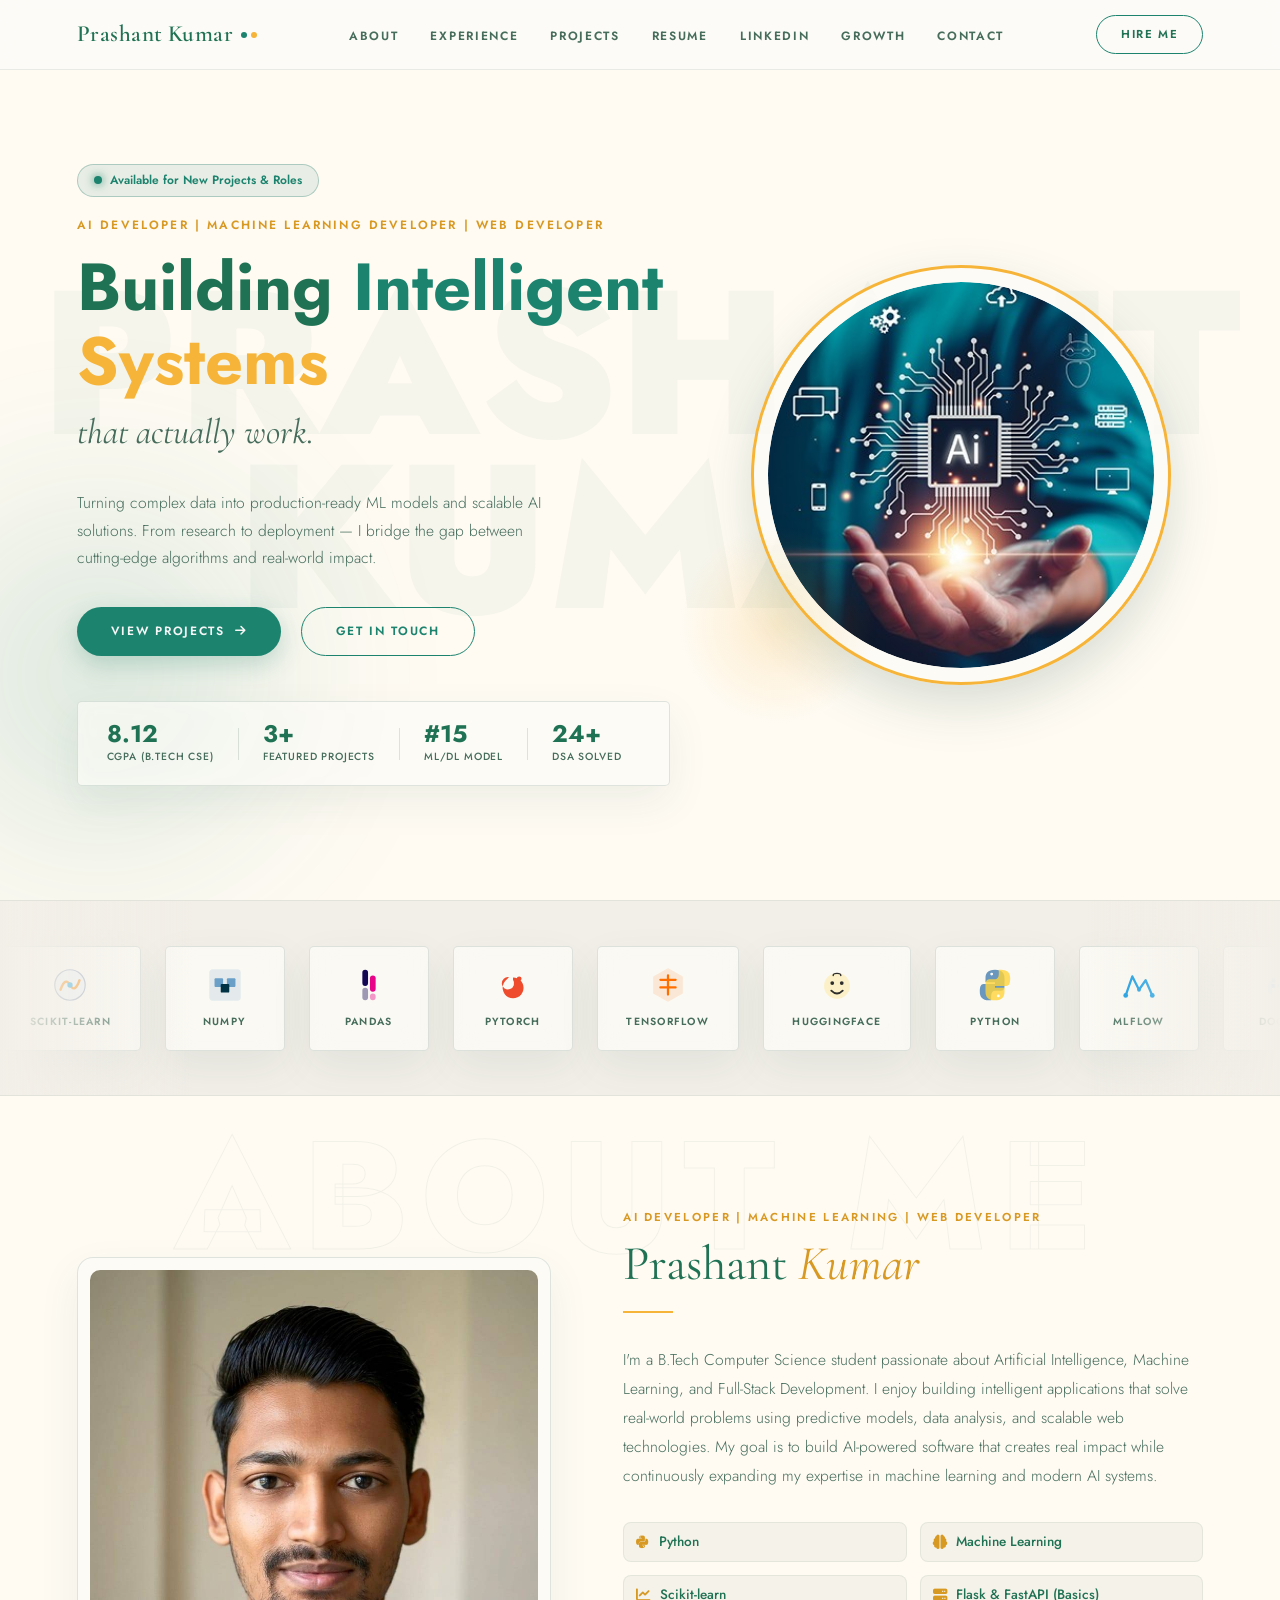
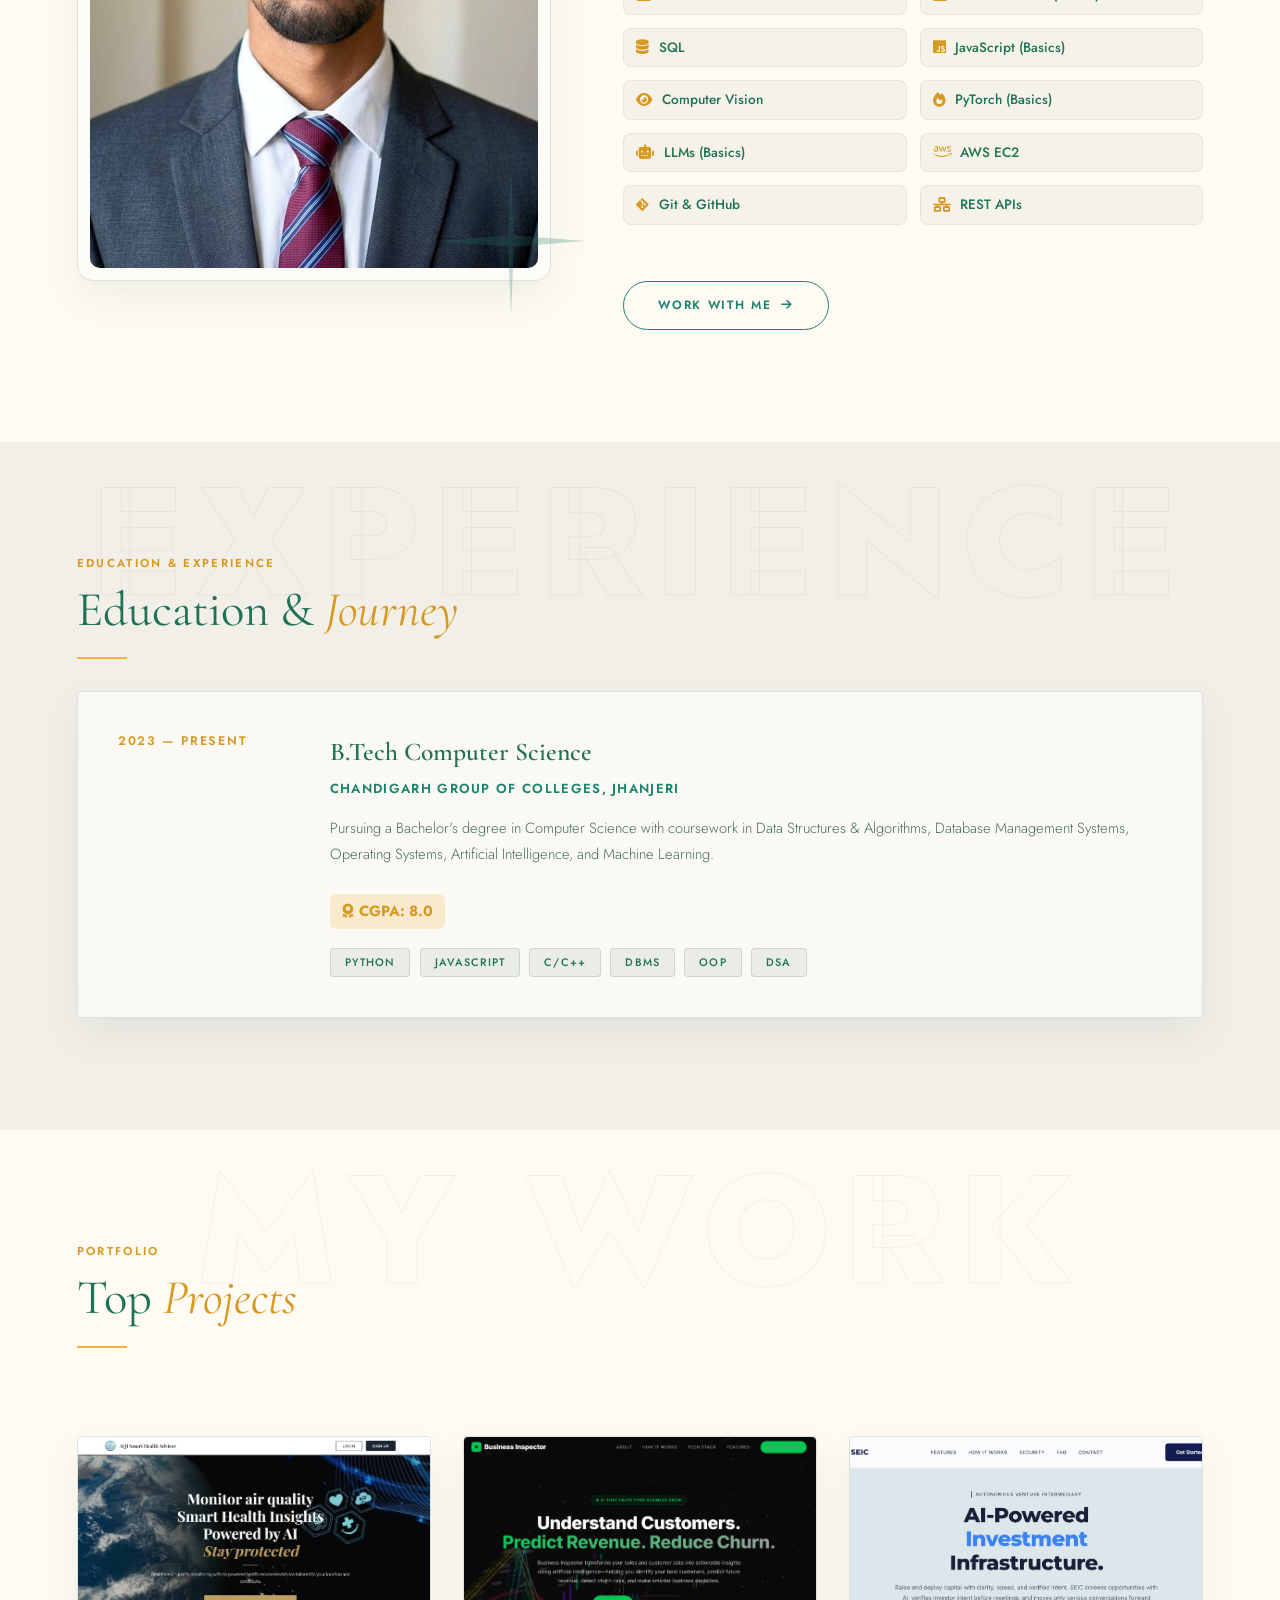
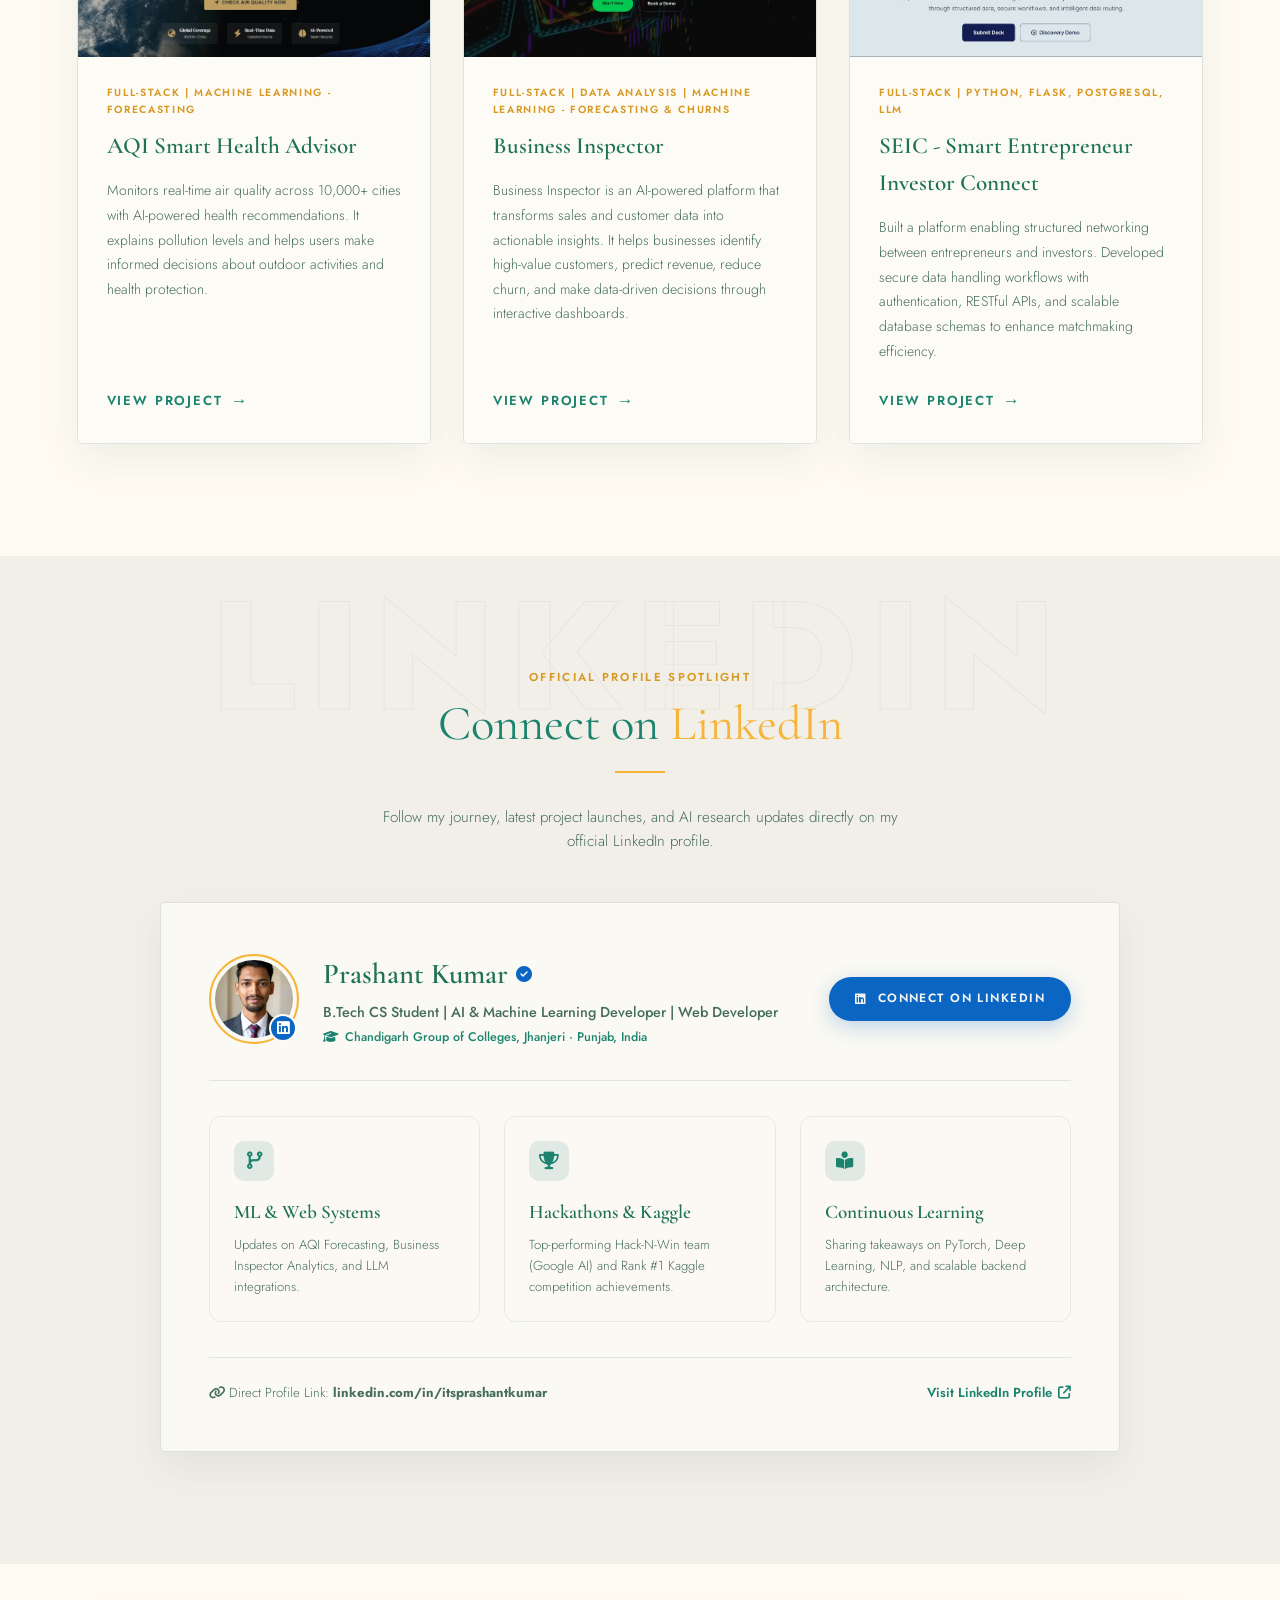
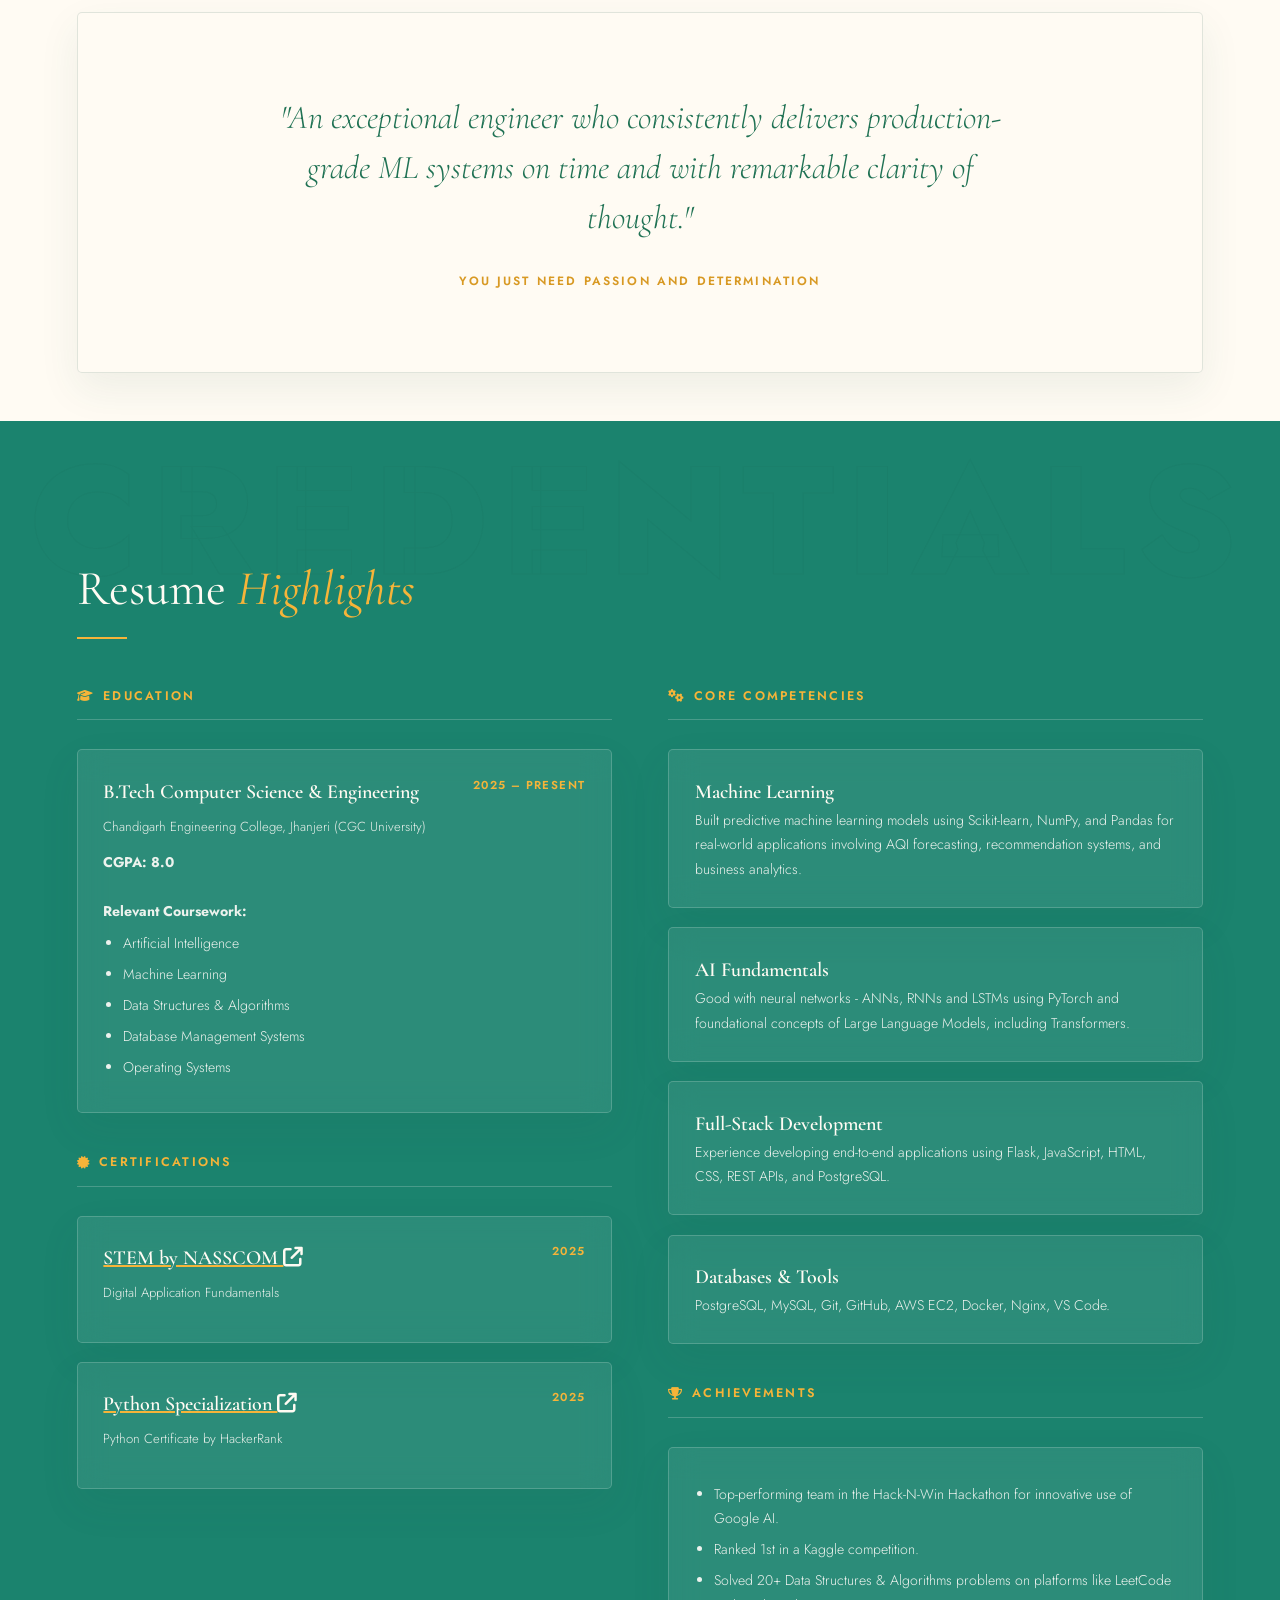
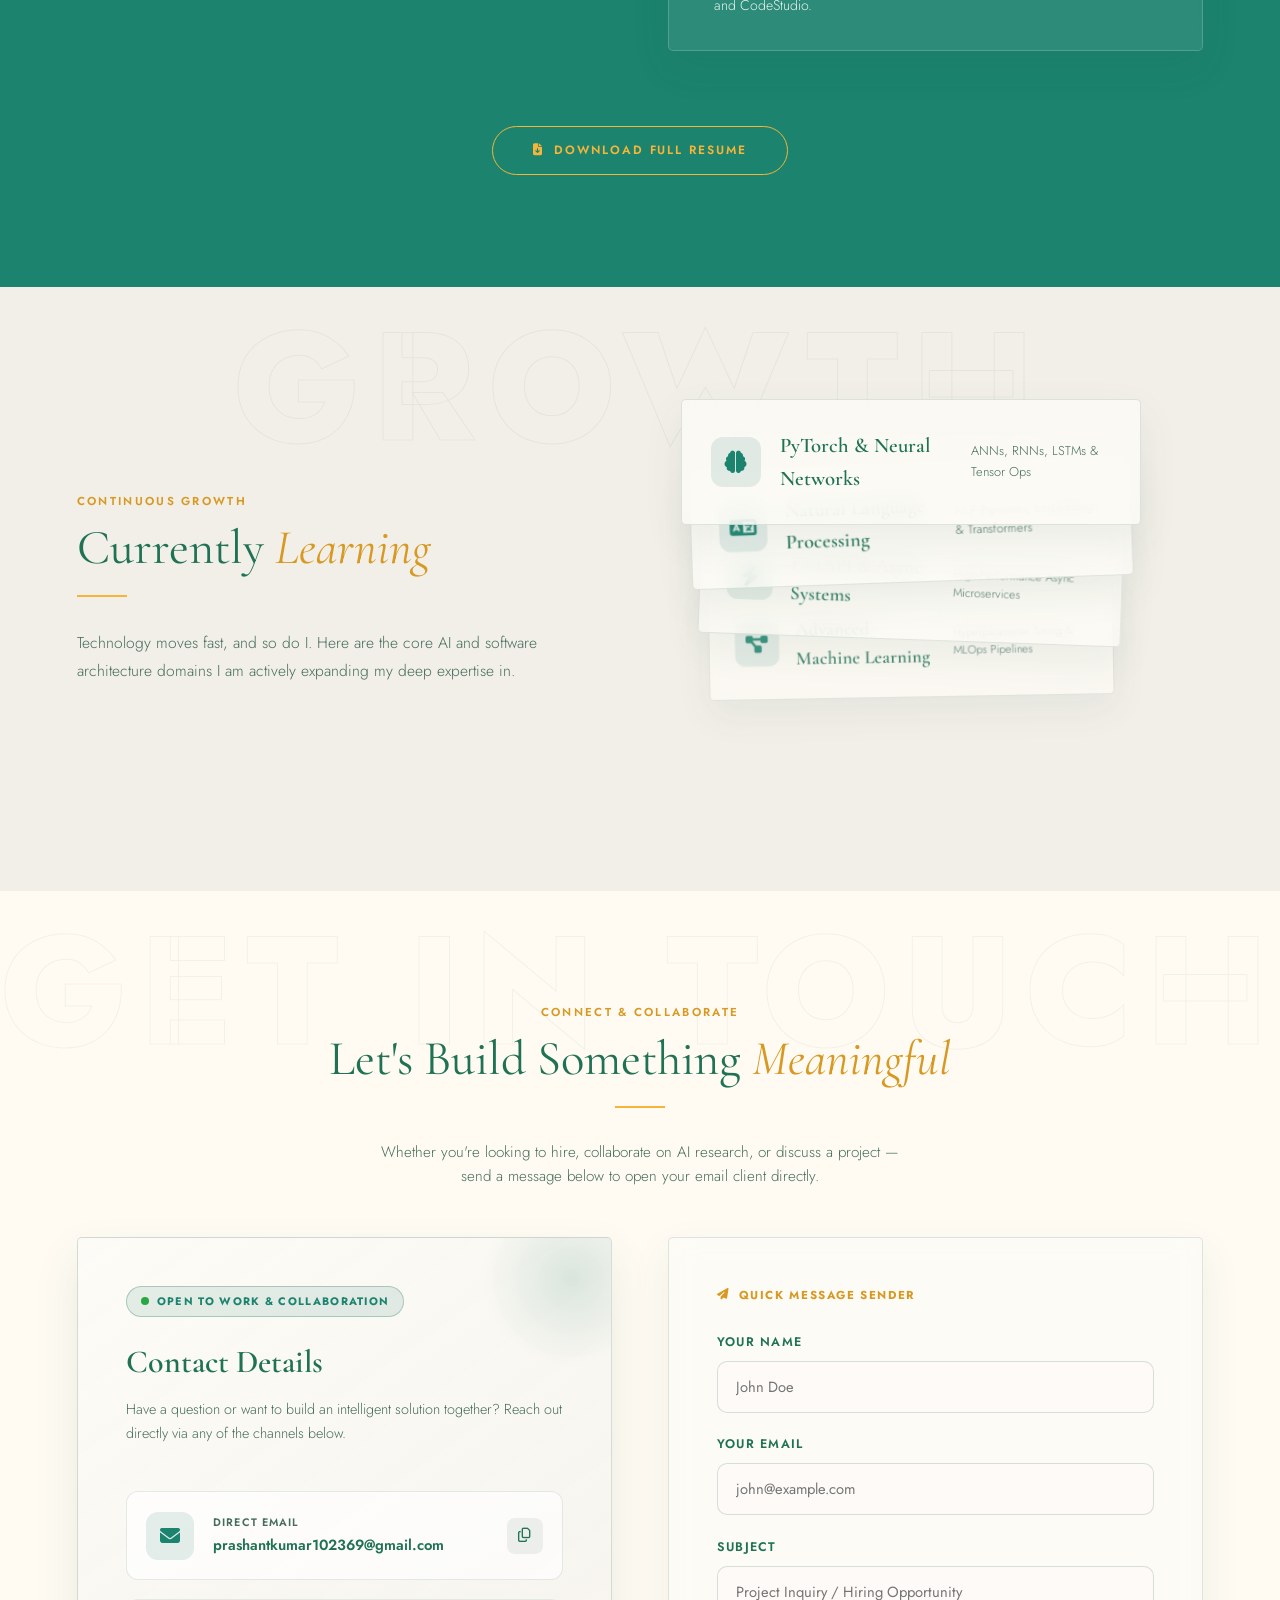
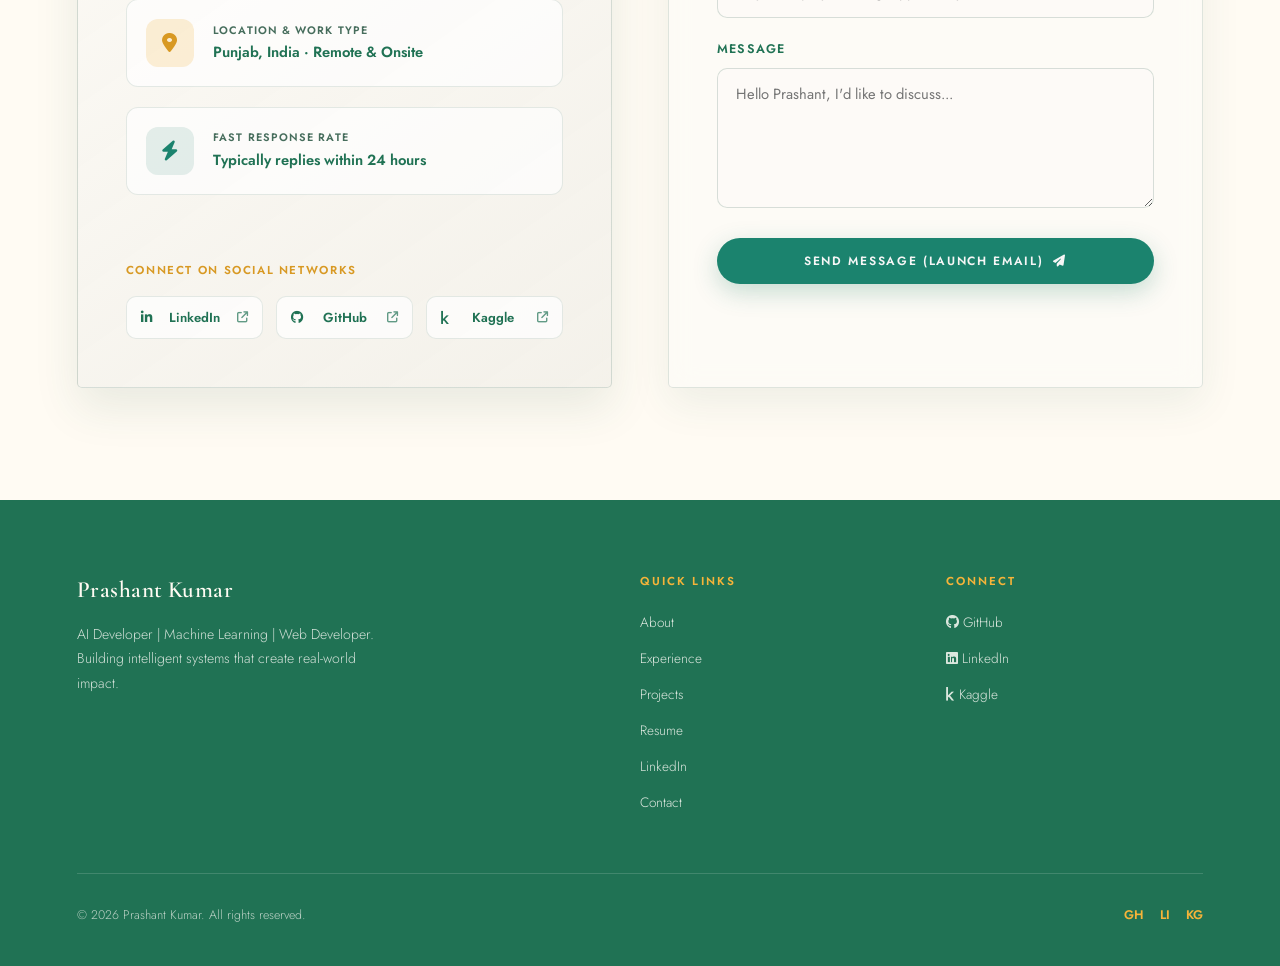
==== portfolio.html @ 6931d873 "some fixed to make the portfolio better" ====
<!DOCTYPE html>
<html lang="en">
<head>
  <meta charset="UTF-8" />
  <meta name="viewport" content="width=device-width, initial-scale=1.0" />
  <title>Prashant Kumar | AI & ML Developer Portfolio</title>
  <meta name="description" content="Portfolio of Prashant Kumar - AI Developer, Machine Learning Developer & Web Developer specializing in intelligent systems and scalable solutions." />
  
  <!-- Google Fonts -->
  <link rel="preconnect" href="https://fonts.googleapis.com">
  <link rel="preconnect" href="https://fonts.gstatic.com" crossorigin>
  <link href="https://fonts.googleapis.com/css2?family=Cormorant+Garamond:ital,wght@0,300;0,400;0,600;1,300;1,400&family=Jost:wght@300;400;500;600;700&display=swap" rel="stylesheet" />
  
  <!-- FontAwesome 6 for Icons -->
  <link rel="stylesheet" href="https://cdnjs.cloudflare.com/ajax/libs/font-awesome/6.5.2/css/all.min.css" />
  
  <link rel="stylesheet" href="portfolio.css?v=4" />
  <script src="portfolio.js" defer></script>
</head>
<body>

  <!-- ── NAV ───────────────────────────────── -->
  <nav id="navbar">
    <a href="#home" class="nav-logo">
      <span class="logo-text">Prashant Kumar</span>
      <span class="logo-dots">
        <span class="dot emerald"></span>
        <span class="dot gold"></span>
      </span>
    </a>
    <ul class="nav-links" id="navLinks">
      <li><a href="#about">About</a></li>
      <li><a href="#experience">Experience</a></li>
      <li><a href="#projects">Projects</a></li>
      <li><a href="#resume">Resume</a></li>
      <li><a href="#linkedin">LinkedIn</a></li>
      <li><a href="#learning">Growth</a></li>
      <li><a href="#contact">Contact</a></li>
    </ul>
    <a href="#contact" class="nav-cta">Hire Me</a>
    <div class="nav-toggle" id="navToggle" aria-label="Toggle navigation menu">
      <span></span><span></span><span></span>
    </div>
  </nav>

  <!-- ── MAIN CONTENT WRAPPER WITH AMBIENT LIGHTING ── -->
  <main class="main-content">

    <!-- Ambient Glow Orbs -->
    <div class="glow-orb emerald-glow orb-1"></div>
    <div class="glow-orb gold-glow orb-2"></div>
    <div class="glow-orb emerald-glow orb-3"></div>

    <!-- ── HERO ──────────────────────────────── -->
    <section class="hero" id="home">
      <div class="hero-bg-name-wrapper">
        <span class="bg-name-first">PRASHANT</span>
        <span class="bg-name-last">KUMAR</span>
      </div>

      <div class="hero-left">
        <div class="hero-badge">
          <span class="badge-dot"></span>
          Available for New Projects &amp; Roles
        </div>
        <p class="hero-eyebrow">AI Developer | Machine Learning Developer | Web Developer</p>
        <h1 class="hero-heading">
          Building <span class="text-emerald">Intelligent</span><br>
          <span class="text-gold">Systems</span>
        </h1>
        <p class="hero-sub">that actually work.</p>
        <p class="hero-desc">
          Turning complex data into production-ready ML models and scalable AI solutions. From research to deployment — I bridge the gap between cutting-edge algorithms and real-world impact.
        </p>

        <div class="hero-btns">
          <a href="#projects" class="btn-primary">
            <span>View Projects</span>
            <i class="fa-solid fa-arrow-right"></i>
          </a>
          <a href="#contact" class="btn-secondary">
            <span>Get in Touch</span>
          </a>
        </div>

        <div class="hero-stats">
          <div class="stat-item">
            <span class="stat-number" data-target="8.12">8.12</span>
            <span class="stat-label">CGPA (B.Tech CSE)</span>
          </div>
          <div class="stat-divider"></div>
          <div class="stat-item">
            <span class="stat-number" data-target="3">3+</span>
            <span class="stat-label">Featured Projects</span>
          </div>
          <div class="stat-divider"></div>
          <div class="stat-item">
            <span class="stat-number" data-target="15+">#1</span>
            <span class="stat-label">ML/DL Model</span>
          </div>
          <div class="stat-divider"></div>
          <div class="stat-item">
            <span class="stat-number" data-target="24">24+</span>
            <span class="stat-label">DSA Solved</span>
          </div>
        </div>
      </div>

      <div class="hero-right">
        <div class="hero-img-card glass-card">
          <div class="hero-img-wrap">
            <img src="images/hero_img1.jpg" alt="Prashant Kumar Hero Image" />
          </div>
        </div>
        <div class="hero-burst"></div>
      </div>
    </section>

    <!-- ── TECH MARQUEE STRIP ────────────────── -->
    <div class="tech-strip">
      <div class="tech-track" id="techTrack">
        <!-- === SET 1 === -->
        <div class="tech-badge glass-card">
          <svg viewBox="0 0 40 40" fill="none" xmlns="http://www.w3.org/2000/svg">
            <circle cx="20" cy="20" r="16" fill="#EDF2F7" stroke="#A0AEC0" stroke-width="1.2"/>
            <path d="M10 25 Q15 11 20 20 Q25 29 30 15" stroke="#F7931E" stroke-width="2.5" fill="none" stroke-linecap="round"/>
            <circle cx="20" cy="20" r="2.8" fill="#29ABE2"/>
          </svg>
          <span>Scikit-Learn</span>
        </div>
        <div class="tech-badge glass-card">
          <svg viewBox="0 0 40 40" fill="none" xmlns="http://www.w3.org/2000/svg">
            <rect x="4" y="4" width="32" height="32" rx="3" fill="#4B8BBE" opacity="0.12" stroke="#4B8BBE" stroke-width="1.2"/>
            <rect x="9" y="13" width="9" height="9" rx="1" fill="#4B8BBE" opacity="0.8"/>
            <rect x="22" y="13" width="9" height="9" rx="1" fill="#4B8BBE" opacity="0.8"/>
            <rect x="15.5" y="19" width="9" height="9" rx="1" fill="#013243"/>
          </svg>
          <span>NumPy</span>
        </div>
        <div class="tech-badge glass-card">
          <svg viewBox="0 0 40 40" fill="none" xmlns="http://www.w3.org/2000/svg">
            <rect x="13" y="4" width="6" height="17" rx="3" fill="#130754"/>
            <rect x="21" y="10" width="6" height="17" rx="3" fill="#E70488"/>
            <rect x="13" y="23" width="6" height="13" rx="3" fill="#130754" opacity="0.4"/>
            <rect x="21" y="29" width="6" height="7" rx="3" fill="#E70488" opacity="0.4"/>
          </svg>
          <span>Pandas</span>
        </div>
        <div class="tech-badge glass-card">
          <svg viewBox="0 0 40 40" fill="none" xmlns="http://www.w3.org/2000/svg">
            <path d="M20 4 L20 12 A11 11 0 1 1 11.8 15.8 L15.8 11.8 A6.5 6.5 0 1 0 20 14.5 L20 4Z" fill="#EE4C2C"/>
            <circle cx="26.5" cy="13.5" r="2.5" fill="#EE4C2C"/>
          </svg>
          <span>PyTorch</span>
        </div>
        <div class="tech-badge glass-card">
          <svg viewBox="0 0 40 40" fill="none" xmlns="http://www.w3.org/2000/svg">
            <polygon points="20,3 35,11.5 35,28.5 20,37 5,28.5 5,11.5" fill="#FF6F00" opacity="0.12" stroke="#FF6F00" stroke-width="1.2"/>
            <path d="M20 10 L20 30 M12 14.5 L28 14.5 M12 22.5 L28 22.5" stroke="#FF6F00" stroke-width="2.4" stroke-linecap="round"/>
          </svg>
          <span>TensorFlow</span>
        </div>
        <div class="tech-badge glass-card">
          <svg viewBox="0 0 40 40" fill="none" xmlns="http://www.w3.org/2000/svg">
            <circle cx="20" cy="21" r="13" fill="#FFD21E" opacity="0.2" stroke="#FFD21E" stroke-width="1.2"/>
            <circle cx="15" cy="18" r="2" fill="#2D2D2D"/>
            <circle cx="25" cy="18" r="2" fill="#2D2D2D"/>
            <path d="M14 26 Q20 32 26 26" stroke="#2D2D2D" stroke-width="2" fill="none" stroke-linecap="round"/>
            <path d="M16 10 C16 7 24 7 24 10" stroke="#2D2D2D" stroke-width="1.5" fill="none" stroke-linecap="round"/>
          </svg>
          <span>HuggingFace</span>
        </div>
        <div class="tech-badge glass-card">
          <svg viewBox="0 0 40 40" fill="none" xmlns="http://www.w3.org/2000/svg">
            <path d="M20 4C12 4 10 8 10 13L10 17L20 17L20 19L8 19C5 19 4 22 4 27C4 32 6 36 14 36L16 36L16 31C16 28 18 26 20 26L26 26C29 26 30 24 30 21L30 13C30 8 28 4 20 4Z" fill="#3776AB" opacity="0.75"/>
            <path d="M20 36C28 36 30 32 30 27L30 23L20 23L20 21L32 21C35 21 36 18 36 13C36 8 34 4 26 4L24 4L24 9C24 12 22 14 20 14L14 14C11 14 10 17 10 20L10 27C10 32 12 36 20 36Z" fill="#FFD43B" opacity="0.8"/>
            <circle cx="16.5" cy="8.5" r="1.5" fill="white"/>
            <circle cx="23.5" cy="31.5" r="1.5" fill="white"/>
          </svg>
          <span>Python</span>
        </div>
        <div class="tech-badge glass-card">
          <svg viewBox="0 0 40 40" fill="none" xmlns="http://www.w3.org/2000/svg">
            <path d="M6 31 L13 11 L20 25 L27 15 L34 31" stroke="#0194E2" stroke-width="2.4" fill="none" stroke-linecap="round" stroke-linejoin="round"/>
            <circle cx="6"  cy="31" r="2.5" fill="#0194E2"/>
            <circle cx="34" cy="31" r="2.5" fill="#0194E2"/>
            <circle cx="20" cy="25" r="2"   fill="#0194E2"/>
          </svg>
          <span>MLflow</span>
        </div>
        <div class="tech-badge glass-card">
          <svg viewBox="0 0 40 40" fill="none" xmlns="http://www.w3.org/2000/svg">
            <rect x="5" y="16" width="22" height="14" rx="3" fill="#2496ED" opacity="0.15" stroke="#2496ED" stroke-width="1.2"/>
            <rect x="8"  y="19" width="4" height="4" rx="0.5" fill="#2496ED"/>
            <rect x="14" y="19" width="4" height="4" rx="0.5" fill="#2496ED"/>
            <rect x="20" y="19" width="4" height="4" rx="0.5" fill="#2496ED"/>
            <rect x="8"  y="13" width="4" height="4" rx="0.5" fill="#2496ED" opacity="0.6"/>
            <rect x="14" y="13" width="4" height="4" rx="0.5" fill="#2496ED" opacity="0.6"/>
            <path d="M30 22 C34 22 36 19 34 16 C33 14 30 14 29 15" stroke="#2496ED" stroke-width="1.4" fill="none" stroke-linecap="round"/>
          </svg>
          <span>Docker</span>
        </div>
        <div class="tech-badge glass-card">
          <svg viewBox="0 0 40 40" fill="none" xmlns="http://www.w3.org/2000/svg">
            <path d="M12 26 C8 24 6 20 8 16 C9 13 12 11 15 11.5 C16 9 18 7 21 7 C25 7 28 10 28 14 C30 14 33 16 33 19 C33 22 30 24 28 24 L12 24Z" fill="#FF9900" opacity="0.15" stroke="#FF9900" stroke-width="1.2"/>
            <path d="M10 30 Q20 35 30 30" stroke="#FF9900" stroke-width="2" fill="none" stroke-linecap="round"/>
            <path d="M27 28 L30 30 L28 33" stroke="#FF9900" stroke-width="1.5" fill="none" stroke-linecap="round" stroke-linejoin="round"/>
          </svg>
          <span>AWS</span>
        </div>
        <div class="tech-badge glass-card">
          <svg viewBox="0 0 40 40" fill="none" xmlns="http://www.w3.org/2000/svg">
            <circle cx="12" cy="20" r="5" fill="none" stroke="#1C3A2F" stroke-width="2"/>
            <circle cx="28" cy="20" r="5" fill="none" stroke="#1C3A2F" stroke-width="2"/>
            <line x1="17" y1="20" x2="23" y2="20" stroke="#1C3A2F" stroke-width="2.5" stroke-linecap="round"/>
            <line x1="7"  y1="20" x2="4"  y2="20" stroke="#1C3A2F" stroke-width="2" stroke-linecap="round"/>
            <line x1="33" y1="20" x2="36" y2="20" stroke="#1C3A2F" stroke-width="2" stroke-linecap="round"/>
          </svg>
          <span>LangChain</span>
        </div>
        <div class="tech-badge glass-card">
          <svg viewBox="0 0 40 40" fill="none" xmlns="http://www.w3.org/2000/svg">
            <circle cx="20" cy="20" r="15" fill="#009688" opacity="0.12" stroke="#009688" stroke-width="1.2"/>
            <path d="M22 8 L14 22 L20 22 L18 32 L26 18 L20 18 Z" fill="#009688"/>
          </svg>
          <span>FastAPI</span>
        </div>

        <!-- === SET 2 (Duplicate for Seamless Loop) === -->
        <div class="tech-badge glass-card">
          <svg viewBox="0 0 40 40" fill="none" xmlns="http://www.w3.org/2000/svg">
            <circle cx="20" cy="20" r="16" fill="#EDF2F7" stroke="#A0AEC0" stroke-width="1.2"/>
            <path d="M10 25 Q15 11 20 20 Q25 29 30 15" stroke="#F7931E" stroke-width="2.5" fill="none" stroke-linecap="round"/>
            <circle cx="20" cy="20" r="2.8" fill="#29ABE2"/>
          </svg>
          <span>Scikit-Learn</span>
        </div>
        <div class="tech-badge glass-card">
          <svg viewBox="0 0 40 40" fill="none" xmlns="http://www.w3.org/2000/svg">
            <rect x="4" y="4" width="32" height="32" rx="3" fill="#4B8BBE" opacity="0.12" stroke="#4B8BBE" stroke-width="1.2"/>
            <rect x="9" y="13" width="9" height="9" rx="1" fill="#4B8BBE" opacity="0.8"/>
            <rect x="22" y="13" width="9" height="9" rx="1" fill="#4B8BBE" opacity="0.8"/>
            <rect x="15.5" y="19" width="9" height="9" rx="1" fill="#013243"/>
          </svg>
          <span>NumPy</span>
        </div>
        <div class="tech-badge glass-card">
          <svg viewBox="0 0 40 40" fill="none" xmlns="http://www.w3.org/2000/svg">
            <rect x="13" y="4" width="6" height="17" rx="3" fill="#130754"/>
            <rect x="21" y="10" width="6" height="17" rx="3" fill="#E70488"/>
            <rect x="13" y="23" width="6" height="13" rx="3" fill="#130754" opacity="0.4"/>
            <rect x="21" y="29" width="6" height="7" rx="3" fill="#E70488" opacity="0.4"/>
          </svg>
          <span>Pandas</span>
        </div>
        <div class="tech-badge glass-card">
          <svg viewBox="0 0 40 40" fill="none" xmlns="http://www.w3.org/2000/svg">
            <path d="M20 4 L20 12 A11 11 0 1 1 11.8 15.8 L15.8 11.8 A6.5 6.5 0 1 0 20 14.5 L20 4Z" fill="#EE4C2C"/>
            <circle cx="26.5" cy="13.5" r="2.5" fill="#EE4C2C"/>
          </svg>
          <span>PyTorch</span>
        </div>
        <div class="tech-badge glass-card">
          <svg viewBox="0 0 40 40" fill="none" xmlns="http://www.w3.org/2000/svg">
            <polygon points="20,3 35,11.5 35,28.5 20,37 5,28.5 5,11.5" fill="#FF6F00" opacity="0.12" stroke="#FF6F00" stroke-width="1.2"/>
            <path d="M20 10 L20 30 M12 14.5 L28 14.5 M12 22.5 L28 22.5" stroke="#FF6F00" stroke-width="2.4" stroke-linecap="round"/>
          </svg>
          <span>TensorFlow</span>
        </div>
        <div class="tech-badge glass-card">
          <svg viewBox="0 0 40 40" fill="none" xmlns="http://www.w3.org/2000/svg">
            <circle cx="20" cy="21" r="13" fill="#FFD21E" opacity="0.2" stroke="#FFD21E" stroke-width="1.2"/>
            <circle cx="15" cy="18" r="2" fill="#2D2D2D"/>
            <circle cx="25" cy="18" r="2" fill="#2D2D2D"/>
            <path d="M14 26 Q20 32 26 26" stroke="#2D2D2D" stroke-width="2" fill="none" stroke-linecap="round"/>
            <path d="M16 10 C16 7 24 7 24 10" stroke="#2D2D2D" stroke-width="1.5" fill="none" stroke-linecap="round"/>
          </svg>
          <span>HuggingFace</span>
        </div>
        <div class="tech-badge glass-card">
          <svg viewBox="0 0 40 40" fill="none" xmlns="http://www.w3.org/2000/svg">
            <path d="M20 4C12 4 10 8 10 13L10 17L20 17L20 19L8 19C5 19 4 22 4 27C4 32 6 36 14 36L16 36L16 31C16 28 18 26 20 26L26 26C29 26 30 24 30 21L30 13C30 8 28 4 20 4Z" fill="#3776AB" opacity="0.75"/>
            <path d="M20 36C28 36 30 32 30 27L30 23L20 23L20 21L32 21C35 21 36 18 36 13C36 8 34 4 26 4L24 4L24 9C24 12 22 14 20 14L14 14C11 14 10 17 10 20L10 27C10 32 12 36 20 36Z" fill="#FFD43B" opacity="0.8"/>
            <circle cx="16.5" cy="8.5" r="1.5" fill="white"/>
            <circle cx="23.5" cy="31.5" r="1.5" fill="white"/>
          </svg>
          <span>Python</span>
        </div>
        <div class="tech-badge glass-card">
          <svg viewBox="0 0 40 40" fill="none" xmlns="http://www.w3.org/2000/svg">
            <path d="M6 31 L13 11 L20 25 L27 15 L34 31" stroke="#0194E2" stroke-width="2.4" fill="none" stroke-linecap="round" stroke-linejoin="round"/>
            <circle cx="6"  cy="31" r="2.5" fill="#0194E2"/>
            <circle cx="34" cy="31" r="2.5" fill="#0194E2"/>
            <circle cx="20" cy="25" r="2"   fill="#0194E2"/>
          </svg>
          <span>MLflow</span>
        </div>
        <div class="tech-badge glass-card">
          <svg viewBox="0 0 40 40" fill="none" xmlns="http://www.w3.org/2000/svg">
            <rect x="5" y="16" width="22" height="14" rx="3" fill="#2496ED" opacity="0.15" stroke="#2496ED" stroke-width="1.2"/>
            <rect x="8"  y="19" width="4" height="4" rx="0.5" fill="#2496ED"/>
            <rect x="14" y="19" width="4" height="4" rx="0.5" fill="#2496ED"/>
            <rect x="20" y="19" width="4" height="4" rx="0.5" fill="#2496ED"/>
            <rect x="8"  y="13" width="4" height="4" rx="0.5" fill="#2496ED" opacity="0.6"/>
            <rect x="14" y="13" width="4" height="4" rx="0.5" fill="#2496ED" opacity="0.6"/>
            <path d="M30 22 C34 22 36 19 34 16 C33 14 30 14 29 15" stroke="#2496ED" stroke-width="1.4" fill="none" stroke-linecap="round"/>
          </svg>
          <span>Docker</span>
        </div>
        <div class="tech-badge glass-card">
          <svg viewBox="0 0 40 40" fill="none" xmlns="http://www.w3.org/2000/svg">
            <path d="M12 26 C8 24 6 20 8 16 C9 13 12 11 15 11.5 C16 9 18 7 21 7 C25 7 28 10 28 14 C30 14 33 16 33 19 C33 22 30 24 28 24 L12 24Z" fill="#FF9900" opacity="0.15" stroke="#FF9900" stroke-width="1.2"/>
            <path d="M10 30 Q20 35 30 30" stroke="#FF9900" stroke-width="2" fill="none" stroke-linecap="round"/>
            <path d="M27 28 L30 30 L28 33" stroke="#FF9900" stroke-width="1.5" fill="none" stroke-linecap="round" stroke-linejoin="round"/>
          </svg>
          <span>AWS</span>
        </div>
        <div class="tech-badge glass-card">
          <svg viewBox="0 0 40 40" fill="none" xmlns="http://www.w3.org/2000/svg">
            <circle cx="12" cy="20" r="5" fill="none" stroke="#1C3A2F" stroke-width="2"/>
            <circle cx="28" cy="20" r="5" fill="none" stroke="#1C3A2F" stroke-width="2"/>
            <line x1="17" y1="20" x2="23" y2="20" stroke="#1C3A2F" stroke-width="2.5" stroke-linecap="round"/>
            <line x1="7"  y1="20" x2="4"  y2="20" stroke="#1C3A2F" stroke-width="2" stroke-linecap="round"/>
            <line x1="33" y1="20" x2="36" y2="20" stroke="#1C3A2F" stroke-width="2" stroke-linecap="round"/>
          </svg>
          <span>LangChain</span>
        </div>
        <div class="tech-badge glass-card">
          <svg viewBox="0 0 40 40" fill="none" xmlns="http://www.w3.org/2000/svg">
            <circle cx="20" cy="20" r="15" fill="#009688" opacity="0.12" stroke="#009688" stroke-width="1.2"/>
            <path d="M22 8 L14 22 L20 22 L18 32 L26 18 L20 18 Z" fill="#009688"/>
          </svg>
          <span>FastAPI</span>
        </div>
      </div>
    </div>

    <!-- ── ABOUT ──────────────────────────────── -->
    <section class="section about" id="about">
      <div class="about-bg-title-wrapper">
        <span class="about-bg-title">ABOUT ME</span>
      </div>
      <div class="about-img-wrap reveal">
        <div class="about-img-card glass-card">
          <img src="images/profile_photo.jpg" alt="Prashant Kumar Profile Photo" />
        </div>
        <div class="about-burst"></div>
      </div>
      <div class="about-content reveal">
        <p class="section-label">AI Developer | Machine Learning | Web Developer</p>
        <h2 class="section-title">Prashant <em>Kumar</em></h2>
        <div class="divider"></div>
        <p class="about-body">
          I'm a B.Tech Computer Science student passionate about Artificial Intelligence, Machine Learning, and Full-Stack Development. I enjoy building intelligent applications that solve real-world problems using predictive models, data analysis, and scalable web technologies. My goal is to build AI-powered software that creates real impact while continuously expanding my expertise in machine learning and modern AI systems.
        </p>
        <div class="skills-grid">
          <div class="skill-item"><i class="fa-brands fa-python"></i> Python</div>
          <div class="skill-item"><i class="fa-solid fa-brain"></i> Machine Learning</div>
          <div class="skill-item"><i class="fa-solid fa-chart-line"></i> Scikit-learn</div>
          <div class="skill-item"><i class="fa-solid fa-server"></i> Flask &amp; FastAPI (Basics)</div>
          <div class="skill-item"><i class="fa-solid fa-database"></i> SQL</div>
          <div class="skill-item"><i class="fa-brands fa-js"></i> JavaScript (Basics)</div>
          <div class="skill-item"><i class="fa-solid fa-eye"></i> Computer Vision</div>
          <div class="skill-item"><i class="fa-solid fa-fire"></i> PyTorch (Basics)</div>
          <div class="skill-item"><i class="fa-solid fa-robot"></i> LLMs (Basics)</div>
          <div class="skill-item"><i class="fa-brands fa-aws"></i> AWS EC2</div>
          <div class="skill-item"><i class="fa-brands fa-git-alt"></i> Git &amp; GitHub</div>
          <div class="skill-item"><i class="fa-solid fa-network-wired"></i> REST APIs</div>
        </div>
        <a href="#contact" class="btn-secondary" style="margin-top:1.5rem;display:inline-flex;">
          <span>Work with me</span>
          <i class="fa-solid fa-arrow-right"></i>
        </a>
      </div>
    </section>

    <!-- ── EXPERIENCE & EDUCATION ────────────────── -->
    <section class="section experience" id="experience">
      <div class="exp-bg-title-wrapper">
        <span class="exp-bg-title">EXPERIENCE</span>
      </div>
      <div class="container">
        <p class="section-label reveal">Education &amp; Experience</p>
        <h2 class="section-title reveal">Education &amp; <em>Journey</em></h2>
        <div class="divider reveal"></div>

        <div class="exp-grid">
          <div class="exp-item glass-card reveal">
            <div class="exp-date">2023 — Present</div>
            <div class="exp-right">
              <div class="exp-role">B.Tech Computer Science</div>
              <div class="exp-company">Chandigarh Group of Colleges, Jhanjeri</div>
              <p class="exp-desc">
                Pursuing a Bachelor's degree in Computer Science with coursework in Data Structures &amp; Algorithms, Database Management Systems, Operating Systems, Artificial Intelligence, and Machine Learning. <br><br>
                <strong class="highlight-badge"><i class="fa-solid fa-award"></i> CGPA: 8.0</strong>
              </p>
              <div class="exp-tags">
                <span class="exp-tag">Python</span>
                <span class="exp-tag">JavaScript</span>
                <span class="exp-tag">C/C++</span>
                <span class="exp-tag">DBMS</span>
                <span class="exp-tag">OOP</span>
                <span class="exp-tag">DSA</span>
              </div>
            </div>
          </div>
        </div>
      </div>
    </section>

    <!-- ── PROJECTS ───────────────────────────── -->
    <section class="section projects" id="projects">
      <div class="work-bg-title-wrapper">
        <span class="work-bg-title">MY WORK</span>
      </div>
      <div class="container">
        <div class="projects-header reveal">
          <div>
            <p class="section-label">Portfolio</p>
            <h2 class="section-title">Top <em>Projects</em></h2>
            <div class="divider"></div>
          </div>
        </div>

        <div class="projects-grid">
          <!-- Project 1 -->
          <div class="project-card glass-card reveal">
            <div class="project-img">
              <img src="images/aqi_project.jpg" alt="AQI Smart Health Advisor Project" />
            </div>
            <div class="project-body">
              <p class="project-category">Full-Stack | Machine Learning - Forecasting</p>
              <h3 class="project-title">AQI Smart Health Advisor</h3>
              <p class="project-desc">Monitors real-time air quality across 10,000+ cities with AI-powered health recommendations. It explains pollution levels and helps users make informed decisions about outdoor activities and health protection.</p>
              <a href="https://aqi.prashantbuilds.in/" target="_blank" rel="noopener" class="project-link">
                <span>View project</span>
              </a>
            </div>
          </div>

          <!-- Project 2 -->
          <div class="project-card glass-card reveal">
            <div class="project-img">
              <img src="images/business_inspector_project.jpg" alt="Business Inspector Project" />
            </div>
            <div class="project-body">
              <p class="project-category">Full-Stack | Data Analysis | Machine Learning - Forecasting &amp; Churns</p>
              <h3 class="project-title">Business Inspector</h3>
              <p class="project-desc">Business Inspector is an AI-powered platform that transforms sales and customer data into actionable insights. It helps businesses identify high-value customers, predict revenue, reduce churn, and make data-driven decisions through interactive dashboards.</p>
              <a href="https://inspector.prashantbuilds.in/" target="_blank" rel="noopener" class="project-link">
                <span>View project</span>
              </a>
            </div>
          </div>

          <!-- Project 3 -->
          <div class="project-card glass-card reveal">
            <div class="project-img">
              <img src="images/seic_project.jpg" alt="SEIC Platform Project" />
            </div>
            <div class="project-body">
              <p class="project-category">Full-Stack | Python, Flask, PostgreSQL, LLM</p>
              <h3 class="project-title">SEIC - Smart Entrepreneur Investor Connect</h3>
              <p class="project-desc">Built a platform enabling structured networking between entrepreneurs and investors. Developed secure data handling workflows with authentication, RESTful APIs, and scalable database schemas to enhance matchmaking efficiency.</p>
              <a href="#" class="project-link">
                <span>View project</span>
              </a>
            </div>
          </div>
        </div>
      </div>
    </section>

    <!-- ── AUTHENTIC LINKEDIN SPOTLIGHT HUB ────────────────── -->
    <section class="section linkedin-section" id="linkedin">
      <div class="linkedin-bg-title-wrapper">
        <span class="linkedin-bg-title">LINKEDIN</span>
      </div>
      <div class="container">
        <div class="section-header text-center reveal">
          <p class="section-label">Official Profile Spotlight</p>
          <h2 class="section-title"><span class="text-emerald">Connect on</span> <span class="text-gold">LinkedIn</span></h2>
          <div class="divider margin-auto"></div>
          <p class="section-subtext">Follow my journey, latest project launches, and AI research updates directly on my official LinkedIn profile.</p>
        </div>

        <div class="linkedin-spotlight-card glass-card reveal">
          <div class="spotlight-header">
            <div class="spotlight-profile">
              <div class="spotlight-avatar-wrap">
                <img src="images/profile_photo.jpg" alt="Prashant Kumar LinkedIn Profile Photo" />
                <span class="linkedin-badge-icon"><i class="fa-brands fa-linkedin"></i></span>
              </div>
              <div class="spotlight-meta">
                <h3 class="spotlight-name">Prashant Kumar <i class="fa-solid fa-circle-check verified-icon" title="Verified Profile"></i></h3>
                <p class="spotlight-tagline">B.Tech CS Student | AI &amp; Machine Learning Developer | Web Developer</p>
                <span class="spotlight-location"><i class="fa-solid fa-graduation-cap"></i> Chandigarh Group of Colleges, Jhanjeri · Punjab, India</span>
              </div>
            </div>
            <a href="https://www.linkedin.com/in/itsprashantkumar/" target="_blank" rel="noopener noreferrer" class="btn-linkedin-connect">
              <i class="fa-brands fa-linkedin"></i>
              <span>Connect on LinkedIn</span>
            </a>
          </div>

          <div class="spotlight-highlights-grid">
            <div class="spotlight-box">
              <div class="spotlight-box-icon"><i class="fa-solid fa-code-branch"></i></div>
              <h4>ML &amp; Web Systems</h4>
              <p>Updates on AQI Forecasting, Business Inspector Analytics, and LLM integrations.</p>
            </div>
            <div class="spotlight-box">
              <div class="spotlight-box-icon"><i class="fa-solid fa-trophy"></i></div>
              <h4>Hackathons &amp; Kaggle</h4>
              <p>Top-performing Hack-N-Win team (Google AI) and Rank #1 Kaggle competition achievements.</p>
            </div>
            <div class="spotlight-box">
              <div class="spotlight-box-icon"><i class="fa-solid fa-book-open-reader"></i></div>
              <h4>Continuous Learning</h4>
              <p>Sharing takeaways on PyTorch, Deep Learning, NLP, and scalable backend architecture.</p>
            </div>
          </div>

          <div class="spotlight-footer">
            <span><i class="fa-solid fa-link"></i> Direct Profile Link: <strong>linkedin.com/in/itsprashantkumar</strong></span>
            <a href="https://www.linkedin.com/in/itsprashantkumar/" target="_blank" rel="noopener noreferrer" class="spotlight-cta-link">
              Visit LinkedIn Profile <i class="fa-solid fa-arrow-up-right-from-square"></i>
            </a>
          </div>
        </div>
      </div>
    </section>

    <!-- ── TESTIMONIAL ────────────────────────── -->
    <div class="testimonial glass-card">
      <blockquote class="reveal">
        "An exceptional engineer who consistently delivers production-grade ML systems on time and with remarkable clarity of thought."
      </blockquote>
      <cite class="reveal">You just need Passion and Determination</cite>
    </div>

    <!-- ── RESUME ─────────────────────────────── -->
    <section class="section resume-section" id="resume">
      <div class="resume-bg-title-wrapper">
        <span class="resume-bg-title">CREDENTIALS</span>
      </div>
      <div class="container">
        <p class="section-label reveal">Credentials</p>
        <h2 class="section-title reveal">Resume <em>Highlights</em></h2>
        <div class="divider reveal"></div>

        <div class="resume-inner">
          <div>
            <p class="resume-col-title"><i class="fa-solid fa-graduation-cap"></i> Education</p>
            <div class="resume-item glass-card reveal">
              <div class="resume-item-head">
                <div class="resume-item-title">B.Tech Computer Science &amp; Engineering</div>
                <div class="resume-item-date">2025 – Present</div>
              </div>
              <div class="resume-item-sub">Chandigarh Engineering College, Jhanjeri (CGC University)</div>
              <div class="resume-item-desc">
                <strong>CGPA: 8.0</strong><br><br>
                <strong>Relevant Coursework:</strong>
                <ul class="resume-bullets">
                  <li>Artificial Intelligence</li>
                  <li>Machine Learning</li>
                  <li>Data Structures &amp; Algorithms</li>
                  <li>Database Management Systems</li>
                  <li>Operating Systems</li>
                </ul>
              </div>
            </div>

            <p class="resume-col-title" style="margin-top:2.5rem;"><i class="fa-solid fa-certificate"></i> Certifications</p>
            <div class="resume-item glass-card reveal">
              <div class="resume-item-head">
                <div class="resume-item-title"><a href="https://www.futureskillsprime.in/iDH/user/credential/verification/32914?cd=26220268184" target="_blank" rel="noopener">STEM by NASSCOM <i class="fa-solid fa-arrow-up-right-from-square inline-icon"></i></a></div>
                <div class="resume-item-date">2025</div>
              </div>
              <div class="resume-item-sub">Digital Application Fundamentals</div>
            </div>
            <div class="resume-item glass-card reveal">  
              <div class="resume-item-head">
                <div class="resume-item-title"><a href="https://www.hackerrank.com/certificates/fd31aa36115a" target="_blank" rel="noopener">Python Specialization <i class="fa-solid fa-arrow-up-right-from-square inline-icon"></i></a></div>
                <div class="resume-item-date">2025</div>
              </div>
              <div class="resume-item-sub">Python Certificate by HackerRank</div>
            </div>
          </div>

          <div>
            <p class="resume-col-title"><i class="fa-solid fa-gears"></i> Core Competencies</p>
            <div class="resume-item glass-card reveal">
              <div class="resume-item-title">Machine Learning</div>
              <div class="resume-item-desc">Built predictive machine learning models using Scikit-learn, NumPy, and Pandas for real-world applications involving AQI forecasting, recommendation systems, and business analytics.</div>
            </div>
            <div class="resume-item glass-card reveal">
              <div class="resume-item-title">AI Fundamentals</div>
              <div class="resume-item-desc">Good with neural networks - ANNs, RNNs and LSTMs using PyTorch and foundational concepts of Large Language Models, including Transformers.</div>
            </div>
            <div class="resume-item glass-card reveal">
              <div class="resume-item-title">Full-Stack Development</div>
              <div class="resume-item-desc">Experience developing end-to-end applications using Flask, JavaScript, HTML, CSS, REST APIs, and PostgreSQL.</div>
            </div>
            <div class="resume-item glass-card reveal">
              <div class="resume-item-title">Databases &amp; Tools</div>
              <div class="resume-item-desc">PostgreSQL, MySQL, Git, GitHub, AWS EC2, Docker, Nginx, VS Code.</div>
            </div>

            <p class="resume-col-title" style="margin-top:2.5rem;"><i class="fa-solid fa-trophy"></i> Achievements</p>
            <div class="resume-item glass-card reveal">
              <div class="resume-item-desc">
                <ul class="resume-bullets">
                  <li>Top-performing team in the Hack-N-Win Hackathon for innovative use of Google AI.</li>
                  <li>Ranked 1st in a Kaggle competition.</li>
                  <li>Solved 20+ Data Structures &amp; Algorithms problems on platforms like LeetCode and CodeStudio.</li>
                </ul>
              </div>
            </div>
          </div>
        </div>

        <div class="resume-download reveal">
          <a href="https://drive.google.com/file/d/1z210_nff-q9jMVr-Kujzx6UfAVVYUFQy/view?usp=drive_link" class="btn-outline-light" target="_blank" rel="noopener noreferrer">
            <i class="fa-solid fa-file-arrow-down"></i> Download Full Resume
          </a>
        </div>
      </div>
    </section>

    <!-- ── CURRENTLY LEARNING (3D STACK CARDS) ─────────────────── -->
    <section class="section learning-section" id="learning">
      <div class="learning-bg-title-wrapper">
        <span class="learning-bg-title">GROWTH</span>
      </div>
      <div class="container learning-container">
        <div class="learning-left-col reveal">
          <p class="section-label">Continuous Growth</p>
          <h2 class="section-title">Currently <em>Learning</em></h2>
          <div class="divider"></div>
          <p class="learning-desc">
            Technology moves fast, and so do I. Here are the core AI and software architecture domains I am actively expanding my deep expertise in.
          </p>
        </div>

        <div class="learning-right-col reveal">
          <div class="learning-card-stack">
            <!-- Card 1 -->
            <div class="stack-card card-1 glass-card">
              <div class="stack-card-inner">
                <div class="stack-icon-box"><i class="fa-solid fa-brain"></i></div>
                <h4 class="stack-card-title">PyTorch &amp; Neural Networks</h4>
                <p class="stack-card-sub">ANNs, RNNs, LSTMs &amp; Tensor Ops</p>
              </div>
            </div>

            <!-- Card 2 -->
            <div class="stack-card card-2 glass-card">
              <div class="stack-card-inner">
                <div class="stack-icon-box"><i class="fa-solid fa-language"></i></div>
                <h4 class="stack-card-title">Natural Language Processing</h4>
                <p class="stack-card-sub">NLP Pipelines, Embeddings &amp; Transformers</p>
              </div>
            </div>

            <!-- Card 3 -->
            <div class="stack-card card-3 glass-card">
              <div class="stack-card-inner">
                <div class="stack-icon-box"><i class="fa-solid fa-bolt"></i></div>
                <h4 class="stack-card-title">FastAPI &amp; Async Systems</h4>
                <p class="stack-card-sub">High-Performance Async Microservices</p>
              </div>
            </div>

            <!-- Card 4 -->
            <div class="stack-card card-4 glass-card">
              <div class="stack-card-inner">
                <div class="stack-icon-box"><i class="fa-solid fa-diagram-project"></i></div>
                <h4 class="stack-card-title">Advanced Machine Learning</h4>
                <p class="stack-card-sub">Hyperparameter Tuning &amp; MLOps Pipelines</p>
              </div>
            </div>
          </div>
        </div>
      </div>
    </section>

    <!-- ── CONTACT & MESSAGE SECTION (REDESIGNED ATTRACTIVE BOX) ── -->
    <section class="section contact-section" id="contact">
      <div class="contact-bg-title-wrapper">
        <span class="contact-bg-title">GET IN TOUCH</span>
      </div>
      <div class="container">
        <div class="section-header text-center reveal">
          <p class="section-label">Connect &amp; Collaborate</p>
          <h2 class="section-title">Let's Build Something <em class="text-emerald">Meaningful</em></h2>
          <div class="divider margin-auto"></div>
          <p class="section-subtext">Whether you're looking to hire, collaborate on AI research, or discuss a project — send a message below to open your email client directly.</p>
        </div>

        <div class="contact-grid">
          <!-- Left Column: Rich & Attractive Contact Information Card -->
          <div class="contact-info glass-card reveal">
            <div class="contact-info-header">
              <span class="availability-pill">
                <span class="pulse-green"></span>
                <span>OPEN TO WORK &amp; COLLABORATION</span>
              </span>
              <h3 class="contact-card-title">Contact Details</h3>
              <p class="contact-card-desc">Have a question or want to build an intelligent solution together? Reach out directly via any of the channels below.</p>
            </div>

            <div class="info-tiles-wrapper">
              <!-- Tile 1: Email -->
              <div class="info-tile">
                <div class="tile-icon-box emerald-box">
                  <i class="fa-solid fa-envelope"></i>
                </div>
                <div class="tile-details">
                  <span class="tile-label">Direct Email</span>
                  <a href="mailto:prashantkumar102369@gmail.com" class="tile-value" id="emailValue">prashantkumar102369@gmail.com</a>
                </div>
                <button type="button" class="copy-email-btn" id="copyEmailBtn" title="Copy Email">
                  <i class="fa-regular fa-copy"></i>
                </button>
              </div>

              <!-- Tile 2: Location -->
              <div class="info-tile">
                <div class="tile-icon-box gold-box">
                  <i class="fa-solid fa-location-dot"></i>
                </div>
                <div class="tile-details">
                  <span class="tile-label">Location &amp; Work Type</span>
                  <span class="tile-value">Punjab, India · Remote &amp; Onsite</span>
                </div>
              </div>

              <!-- Tile 3: Response Speed -->
              <div class="info-tile">
                <div class="tile-icon-box emerald-box">
                  <i class="fa-solid fa-bolt"></i>
                </div>
                <div class="tile-details">
                  <span class="tile-label">Fast Response Rate</span>
                  <span class="tile-value">Typically replies within 24 hours</span>
                </div>
              </div>
            </div>

            <div class="social-connect-section">
              <span class="social-section-label">Connect on Social Networks</span>
              <div class="social-tiles-grid">
                <a href="https://www.linkedin.com/in/itsprashantkumar/" target="_blank" rel="noopener noreferrer" class="social-tile linkedin-tile">
                  <i class="fa-brands fa-linkedin-in"></i>
                  <span>LinkedIn</span>
                  <i class="fa-solid fa-arrow-up-right-from-square arrow-mini"></i>
                </a>
                <a href="https://github.com/Prashant-Kumar-Codes" target="_blank" rel="noopener noreferrer" class="social-tile github-tile">
                  <i class="fa-brands fa-github"></i>
                  <span>GitHub</span>
                  <i class="fa-solid fa-arrow-up-right-from-square arrow-mini"></i>
                </a>
                <a href="https://www.kaggle.com/prashantkdev1" target="_blank" rel="noopener noreferrer" class="social-tile kaggle-tile">
                  <i class="fa-brands fa-kaggle"></i>
                  <span>Kaggle</span>
                  <i class="fa-solid fa-arrow-up-right-from-square arrow-mini"></i>
                </a>
              </div>
            </div>
          </div>

          <!-- Right Column: Interactive Contact Form (Triggers Direct Mail App) -->
          <form class="contact-form glass-card reveal" id="contact-form">
            <div class="form-header-badge">
              <i class="fa-solid fa-paper-plane"></i> Quick Message Sender
            </div>
            <div class="form-group">
              <label for="name">Your Name</label>
              <input type="text" id="name" required placeholder="John Doe" />
            </div>
            <div class="form-group">
              <label for="email">Your Email</label>
              <input type="email" id="email" required placeholder="john@example.com" />
            </div>
            <div class="form-group">
              <label for="subject">Subject</label>
              <input type="text" id="subject" required placeholder="Project Inquiry / Hiring Opportunity" />
            </div>
            <div class="form-group">
              <label for="message">Message</label>
              <textarea id="message" rows="5" required placeholder="Hello Prashant, I'd like to discuss..."></textarea>
            </div>
            <button type="submit" class="btn-primary submit-btn">
              <span>Send Message (Launch Email)</span>
              <i class="fa-solid fa-paper-plane"></i>
            </button>
            <div class="form-status" id="form-status"></div>
          </form>
        </div>
      </div>
    </section>

  </main>

  <!-- ── FOOTER ─────────────────────────────── -->
  <footer>
    <div class="footer-inner">
      <div class="footer-brand">
        <div class="nav-logo">Prashant Kumar</div>
        <p>AI Developer | Machine Learning | Web Developer. Building intelligent systems that create real-world impact.</p>
      </div>
      <div class="footer-col">
        <h4>Quick Links</h4>
        <ul>
          <li><a href="#about">About</a></li>
          <li><a href="#experience">Experience</a></li>
          <li><a href="#projects">Projects</a></li>
          <li><a href="#resume">Resume</a></li>
          <li><a href="#linkedin">LinkedIn</a></li>
          <li><a href="#contact">Contact</a></li>
        </ul>
      </div>
      <div class="footer-col">
        <h4>Connect</h4>
        <ul>
          <li><a href="https://github.com/Prashant-Kumar-Codes" target="_blank" rel="noopener"><i class="fa-brands fa-github"></i> GitHub</a></li>
          <li><a href="https://www.linkedin.com/in/itsprashantkumar/" target="_blank" rel="noopener"><i class="fa-brands fa-linkedin"></i> LinkedIn</a></li>
          <li><a href="https://www.kaggle.com/prashantkdev1" target="_blank" rel="noopener"><i class="fa-brands fa-kaggle"></i> Kaggle</a></li>
        </ul>
      </div>
    </div>
    <div class="footer-bottom">
      <span>© 2026 Prashant Kumar. All rights reserved.</span>
      <div class="footer-socials">
        <a href="https://github.com/Prashant-Kumar-Codes" target="_blank" rel="noopener">GH</a>
        <a href="https://www.linkedin.com/in/itsprashantkumar/" target="_blank" rel="noopener">LI</a>
        <a href="https://www.kaggle.com/prashantkdev1" target="_blank" rel="noopener">KG</a>
      </div>
    </div>
  </footer>

  <!-- Floating Back to Top Button -->
  <button class="back-to-top" id="back-to-top" aria-label="Back to Top">
    <i class="fa-solid fa-arrow-up"></i>
  </button>

</body>
</html>
---- portfolio.css ----
/* ─── DESIGN TOKENS ─── */
:root {
  --cream:        #fffbf3;
  --sand:         #F2EFE8;
  --bark:         #f6b439;
  --bark-dk:      #d89923;
  --ink:          #207254;
  --ink-lt:       #466d5c;
  --white:        #f6f6f6;
  --accent:       #1b836e;
  --accent-hover: #116d5b;
  --radius:       5px;
  
  /* Glassmorphism & Ambient Lighting Tokens */
  --glass-bg:     rgba(253, 251, 247, 0.78);
  --glass-border: rgba(41, 89, 71, 0.14);
  --glass-shadow: 0 16px 40px rgba(41, 89, 71, 0.08);
  --glass-hover-border: rgba(240, 177, 56, 0.5);
  
  --font-display: 'Cormorant Garamond', serif;
  --font-body:    'Jost', sans-serif;
}

/* ─── RESET ─── */
*, *::before, *::after { box-sizing: border-box; margin: 0; padding: 0; }
html { overflow-x: hidden; overflow-y: auto; width: 100%; max-width: 100vw; }
body {
  font-family: var(--font-body);
  background: var(--cream);
  color: var(--ink);
  overflow-x: hidden;
  width: 100%;
  max-width: 100vw;
  position: relative;
  font-weight: 300;
  line-height: 1.6;
}
a { text-decoration: none; color: inherit; transition: color 0.25s, transform 0.25s; }
img { max-width: 100%; display: block; }
button { font-family: var(--font-body); border: none; outline: none; cursor: pointer; }

/* ─── GLASS CARD BASE ─── */
.glass-card {
  background: var(--glass-bg);
  -webkit-backdrop-filter: blur(14px);
  backdrop-filter: blur(14px);
  border: 1px solid var(--glass-border);
  box-shadow: var(--glass-shadow);
  border-radius: var(--radius);
  transition: transform 0.35s cubic-bezier(0.165, 0.84, 0.44, 1), box-shadow 0.35s ease, border-color 0.35s ease;
}
.glass-card:hover {
  border-color: var(--glass-hover-border);
  box-shadow: 0 24px 50px rgba(41, 89, 71, 0.14);
}

/* ─── MAIN CONTENT WRAPPER & PAGE ENTRANCE ZOOM ─── */
.main-content {
  position: relative;
  width: 100%;
  overflow: hidden;
  transform-origin: center center;
  animation: pageEntranceZoom 1.4s cubic-bezier(0.22, 1, 0.36, 1) forwards;
  will-change: transform, opacity;
}

@keyframes pageEntranceZoom {
  0% {
    transform: scale(1.08);
    opacity: 0;
  }
  30% {
    opacity: 1;
  }
  100% {
    transform: scale(1);
    opacity: 1;
  }
}

/* Navbar entrance fade (separate from zoom so position:fixed isn't broken) */
@keyframes navFadeIn {
  0%   { opacity: 0; transform: translateY(-10px); }
  100% { opacity: 1; transform: translateY(0); }
}

/* ─── AMBIENT GLOW ORBS ─── */
.glow-orb {
  position: absolute;
  border-radius: 50%;
  filter: blur(90px);
  pointer-events: none;
  z-index: 0;
  opacity: 0.22;
  animation: floatOrb 12s ease-in-out infinite alternate;
}
.emerald-glow {
  background: radial-gradient(circle, var(--accent) 0%, transparent 70%);
}
.gold-glow {
  background: radial-gradient(circle, var(--bark) 0%, transparent 70%);
}
.orb-1 { width: 500px; height: 500px; top: 5%; left: -150px; }
.orb-2 { width: 450px; height: 450px; top: 40%; right: -120px; animation-delay: -4s; }
.orb-3 { width: 550px; height: 550px; top: 75%; left: -100px; animation-delay: -8s; }

@keyframes floatOrb {
  0% { transform: translateY(0) scale(1); }
  50% { transform: translateY(-30px) scale(1.08); }
  100% { transform: translateY(20px) scale(0.95); }
}

/* ─── SECTION WATERMARK BACKGROUND TITLES ─── */
.about-bg-title-wrapper,
.exp-bg-title-wrapper,
.work-bg-title-wrapper,
.linkedin-bg-title-wrapper,
.resume-bg-title-wrapper,
.learning-bg-title-wrapper,
.contact-bg-title-wrapper {
  position: absolute;
  top: 1.5rem;
  left: 50%;
  transform: translateX(-50%);
  width: 100%;
  text-align: center;
  pointer-events: none;
  z-index: 0;
  overflow: hidden;
  white-space: nowrap;
}
.about-bg-title,
.exp-bg-title,
.work-bg-title,
.linkedin-bg-title,
.resume-bg-title,
.learning-bg-title,
.contact-bg-title {
  font-family: var(--font-body);
  font-size: clamp(4rem, 12vw, 11rem);
  font-weight: 800;
  text-transform: uppercase;
  color: transparent;
  -webkit-text-stroke: 1px rgba(41, 89, 71, 0.06);
  letter-spacing: 0.08em;
  line-height: 1;
  -webkit-user-select: none;
  user-select: none;
}

/* ─── FADE-IN REVEAL UTILITY ─── */
.reveal {
  opacity: 0;
  transform: translateY(30px);
  transition: opacity 0.8s ease, transform 0.8s cubic-bezier(0.165, 0.84, 0.44, 1);
  position: relative;
  z-index: 2;
}
.reveal.visible {
  opacity: 1;
  transform: translateY(0);
}

/* ══════════════════════════════════════════
    NAVBAR
══════════════════════════════════════════ */
nav {
  position: fixed; top: 0; left: 0; right: 0;
  z-index: 100;
  display: flex; align-items: center; justify-content: space-between;
  padding: 0 6%;
  height: 70px;
  background: rgba(253, 251, 247, 0.85);
  -webkit-backdrop-filter: blur(14px);
  backdrop-filter: blur(14px);
  border-bottom: 1px solid rgba(41, 89, 71, 0.1);
  transition: box-shadow 0.3s, background 0.3s;
  animation: navFadeIn 0.8s cubic-bezier(0.22, 1, 0.36, 1) forwards;
}
nav.scrolled {
  box-shadow: 0 4px 25px rgba(41, 89, 71, 0.1);
  background: rgba(253, 251, 247, 0.95);
}
.nav-logo {
  font-family: var(--font-display);
  font-size: 1.45rem;
  font-weight: 600;
  letter-spacing: 0.02em;
  color: var(--ink);
  display: flex; align-items: center; gap: 8px;
}
.logo-dots { display: inline-flex; gap: 4px; }
.logo-dots .dot { width: 6px; height: 6px; border-radius: 50%; display: inline-block; }
.logo-dots .dot.emerald { background: var(--accent); }
.logo-dots .dot.gold { background: var(--bark); }

.nav-links {
  display: flex; gap: 2rem; list-style: none;
}
.nav-links a {
  font-size: 0.75rem;
  letter-spacing: 0.14em;
  text-transform: uppercase;
  font-weight: 600;
  color: var(--ink-lt);
  position: relative;
  padding: 4px 0;
}
.nav-links a::after {
  content: ''; position: absolute; bottom: 0; left: 0; width: 0; height: 2px;
  background: var(--bark); transition: width 0.3s;
}
.nav-links a:hover,
.nav-links a.active { color: var(--ink); }
.nav-links a:hover::after,
.nav-links a.active::after { width: 100%; }

.nav-cta {
  padding: 9px 24px;
  border: 1.5px solid var(--accent);
  font-size: 0.72rem;
  letter-spacing: 0.14em;
  text-transform: uppercase;
  font-weight: 600;
  color: var(--ink);
  border-radius: 30px;
  transition: background 0.3s, color 0.3s, border-color 0.3s, transform 0.2s;
}
.nav-cta:hover {
  background: var(--accent);
  color: var(--white);
  transform: translateY(-2px);
}

.nav-toggle { display: none; flex-direction: column; gap: 5px; cursor: pointer; padding: 4px; }
.nav-toggle span { width: 24px; height: 2px; background: var(--ink); transition: all 0.3s; display: block; }

@media (max-width: 960px) {
  .nav-links { display: none; }
  .nav-cta { display: none; }
  .nav-toggle { display: flex; }
  .nav-links.open {
    display: flex; flex-direction: column; gap: 0;
    position: fixed; top: 70px; left: 0; right: 0;
    background: var(--cream);
    border-bottom: 1px solid var(--sand);
    padding: 1.5rem 6%;
    z-index: 99;
    box-shadow: 0 10px 30px rgba(0,0,0,0.1);
  }
  .nav-links.open li { padding: 0.75rem 0; border-bottom: 1px solid var(--sand); }
}

/* ══════════════════════════════════════════
    HERO SECTION
══════════════════════════════════════════ */
.hero {
  min-height: 100vh;
  display: flex;
  align-items: center;
  justify-content: space-between;
  padding: 130px 6% 5rem;
  position: relative;
  gap: 3rem;
}

.hero-bg-name-wrapper {
  position: absolute;
  top: 50%; left: 50%;
  transform: translate(-50%, -50%);
  width: 100%;
  display: flex; flex-direction: column; align-items: center;
  pointer-events: none; z-index: 0;
  opacity: 0.04;   -webkit-user-select: none; user-select: none;
}
.bg-name-first,
.bg-name-last {
  font-family: var(--font-body);
  font-size: clamp(5rem, 16vw, 15rem);
  font-weight: 900;
  line-height: 0.85;
  color: var(--ink);
}

.hero-left {
  flex: 1.1; max-width: 650px;
  position: relative; z-index: 2;
}
.hero-right {
  flex: 0.9;
  display: flex; justify-content: center; align-items: center;
  position: relative; z-index: 2;
}

.hero-badge {
  display: inline-flex; align-items: center; gap: 8px;
  padding: 6px 16px;
  background: rgba(35, 122, 105, 0.1);
  border: 1px solid rgba(35, 122, 105, 0.3);
  border-radius: 20px;
  font-size: 0.75rem; font-weight: 600;
  color: var(--accent);
  margin-bottom: 1.2rem;
  opacity: 0; animation: fadeUp 0.8s 0.1s forwards;
}
.badge-dot {
  width: 8px; height: 8px;
  background: var(--accent); border-radius: 50%;
  display: inline-block;
  box-shadow: 0 0 10px var(--accent);
  animation: pulseDot 2s infinite;
}
@keyframes pulseDot {
  0% { transform: scale(0.95); box-shadow: 0 0 0 0 rgba(35, 122, 105, 0.7); }
  70% { transform: scale(1.05); box-shadow: 0 0 0 8px rgba(35, 122, 105, 0); }
  100% { transform: scale(0.95); box-shadow: 0 0 0 0 rgba(35, 122, 105, 0); }
}

.hero-eyebrow {
  font-size: 0.75rem; letter-spacing: 0.18em; text-transform: uppercase;
  color: var(--bark-dk); font-weight: 600; margin-bottom: 1rem;
  opacity: 0; animation: fadeUp 0.8s 0.25s forwards;
}
.hero-heading {
  font-family: var(--font-body);
  font-size: clamp(2.8rem, 5.2vw, 4.5rem);
  font-weight: 700; line-height: 1.1;
  color: var(--ink); margin-bottom: 0.4rem;
  opacity: 0; animation: fadeUp 0.8s 0.4s forwards;
}
.text-emerald { color: var(--accent); }
.text-gold { color: var(--bark); }

.hero-sub {
  font-family: var(--font-display);
  font-size: clamp(1.5rem, 2.8vw, 2.2rem);
  font-weight: 400; font-style: italic;
  color: var(--ink-lt); margin-bottom: 1.8rem;
  opacity: 0; animation: fadeUp 0.8s 0.55s forwards;
}
.hero-desc {
  font-size: 0.98rem; line-height: 1.75;
  color: var(--ink-lt); max-width: 480px; margin-bottom: 2.2rem;
  opacity: 0; animation: fadeUp 0.8s 0.7s forwards;
}
.hero-btns {
  display: flex; gap: 1.2rem; flex-wrap: wrap; margin-bottom: 2.8rem;
  opacity: 0; animation: fadeUp 0.8s 0.85s forwards;
}

.btn-primary {
  display: inline-flex; align-items: center; gap: 10px;
  padding: 14px 34px; background: var(--accent); color: var(--white);
  font-size: 0.75rem; letter-spacing: 0.14em; text-transform: uppercase; font-weight: 600;
  border-radius: 30px; box-shadow: 0 8px 25px rgba(35, 122, 105, 0.25);
  transition: background 0.3s, transform 0.25s, box-shadow 0.3s;
}
.btn-primary:hover {
  background: var(--accent-hover); transform: translateY(-3px);
  box-shadow: 0 12px 30px rgba(35, 122, 105, 0.35); color: var(--white);
}
.btn-secondary {
  display: inline-flex; align-items: center; gap: 10px;
  padding: 14px 34px; border: 1.5px solid var(--accent); color: var(--accent);
  font-size: 0.75rem; letter-spacing: 0.14em; text-transform: uppercase; font-weight: 600;
  border-radius: 30px; transition: background 0.3s, color 0.3s, transform 0.25s;
}
.btn-secondary:hover {
  background: var(--accent); color: var(--white); transform: translateY(-3px);
}

.hero-stats {
  display: flex; align-items: center; gap: 1.5rem;
  padding: 1.2rem 1.8rem; background: var(--glass-bg);
  -webkit-backdrop-filter: blur(10px); backdrop-filter: blur(10px);
  border: 1px solid var(--glass-border); border-radius: var(--radius);
  box-shadow: var(--glass-shadow); opacity: 0; animation: fadeUp 0.8s 1s forwards;
}
.stat-item { display: flex; flex-direction: column; align-items: flex-center; }
.stat-number { font-size: 1.5rem; font-weight: 700; color: var(--ink); line-height: 1.1; }
.stat-label { font-size: 0.65rem; letter-spacing: 0.08em; text-transform: uppercase; color: var(--ink-lt); font-weight: 500; margin-top: 2px; }
.stat-divider { width: 1px; height: 32px; background: rgba(41, 89, 71, 0.15); }

.hero-img-card {
  padding: 14px; border-radius: 50%; border: 3px solid var(--bark);
  position: relative; width: 100%; max-width: 420px; aspect-ratio: 1/1;
  box-shadow: 0 20px 50px rgba(41, 89, 71, 0.18); opacity: 0; animation: zoomIn 0.9s 0.3s forwards;
}
.hero-img-wrap { width: 100%; height: 100%; border-radius: 50%; overflow: hidden; }
.hero-img-wrap img { width: 100%; height: 100%; object-fit: cover; border-radius: 50%; transition: transform 0.6s ease; }
.hero-img-card:hover img { transform: scale(1.05); }

.hero-burst {
  position: absolute; bottom: -40px; left: -40px; width: 200px; height: 200px;
  background: radial-gradient(circle, rgba(240,177,56,0.2) 0%, transparent 70%);
  pointer-events: none; animation: pulseBurst 4s ease-in-out infinite;
}
@keyframes pulseBurst {
  0%, 100% { transform: scale(1); opacity: 0.4; }
  50% { transform: scale(1.2); opacity: 0.8; }
}

@keyframes fadeUp {
  from { opacity: 0; transform: translateY(25px); }
  to { opacity: 1; transform: translateY(0); }
}
@keyframes zoomIn {
  from { opacity: 0; transform: scale(0.9); }
  to { opacity: 1; transform: scale(1); }
}

@media (max-width: 960px) {
  .hero { flex-direction: column-reverse; text-align: center; padding-top: 110px; }
  .hero-left { display: flex; flex-direction: column; align-items: center; }
  .hero-btns { justify-content: center; }
  .hero-stats { flex-wrap: wrap; justify-content: center; }
  .stat-divider { display: none; }
  .hero-img-card { max-width: 300px; }
}

/* ══════════════════════════════════════════
    TECH MARQUEE STRIP
══════════════════════════════════════════ */
.tech-strip {
  background: var(--sand); padding: 2.8rem 0; overflow: hidden; position: relative;
  border-top: 1px solid rgba(41, 89, 71, 0.08); border-bottom: 1px solid rgba(41, 89, 71, 0.08);
}
.tech-strip::before,
.tech-strip::after {
  content: ''; position: absolute; top: 0; bottom: 0; width: 15%; z-index: 2; pointer-events: none;
}
.tech-strip::before { left: 0; background: linear-gradient(to right, var(--sand) 0%, transparent 100%); }
.tech-strip::after { right: 0; background: linear-gradient(to left, var(--sand) 0%, transparent 100%); }
.tech-track {
  display: flex; gap: 1.5rem; width: max-content;
  animation: marquee 38s linear infinite; will-change: transform;
}
.tech-track:hover { animation-play-state: paused; }

@keyframes marquee {
  0%   { transform: translateX(0); }
  100% { transform: translateX(-50%); }
}

.tech-badge {
  display: flex; flex-direction: column; align-items: center; gap: 0.6rem;
  padding: 1.2rem 1.8rem; min-width: 120px; cursor: default;
  transition: transform 0.3s, box-shadow 0.3s, border-color 0.3s;
}
.tech-badge:hover { transform: translateY(-5px); border-color: var(--bark); }
.tech-badge svg { width: 38px; height: 38px; }
.tech-badge span { font-size: 0.65rem; letter-spacing: 0.12em; text-transform: uppercase; font-weight: 600; color: var(--ink-lt); white-space: nowrap; }

/* ══════════════════════════════════════════
    SECTION COMMON
══════════════════════════════════════════ */
section { padding: 7rem 6%; position: relative; overflow-x: hidden; }
.container { width: 100%; max-width: 1200px; margin: 0 auto; position: relative; z-index: 2; }
.section-label { font-size: 0.72rem; letter-spacing: 0.2em; text-transform: uppercase; color: var(--bark-dk); font-weight: 600; margin-bottom: 0.6rem; }
.section-title { font-family: var(--font-display); font-size: clamp(2.2rem, 3.8vw, 3.4rem); font-weight: 400; line-height: 1.15; color: var(--ink); margin-bottom: 1.2rem; }
.section-title em { font-style: italic; color: var(--bark-dk); }
.divider { width: 50px; height: 2px; background: var(--bark); margin: 0 0 2rem; }
.divider.margin-auto { margin: 0 auto 2rem; }
.text-center { text-align: center; }
.section-subtext { max-width: 540px; margin: 0 auto 3rem; font-size: 0.95rem; color: var(--ink-lt); }

/* ══════════════════════════════════════════
    ABOUT SECTION
══════════════════════════════════════════ */
.about { display: grid; grid-template-columns: 0.9fr 1.1fr; gap: 4.5rem; align-items: center; }
.about-img-wrap { position: relative; }
.about-img-card { padding: 12px; border-radius: 16px; overflow: hidden; }
.about-img-card img { border-radius: 10px; width: 100%; aspect-ratio: 3/4; object-fit: cover; background: var(--sand); }
.about-burst {
  position: absolute; bottom: -35px; right: -35px; width: 150px; height: 150px;
  background-image: url("data:image/svg+xml,%3Csvg viewBox='0 0 160 160' xmlns='http://www.w3.org/2000/svg'%3E%3Cpath d='M80 0 L83 74 L160 80 L83 86 L80 160 L77 86 L0 80 L77 74 Z' fill='%23237a69' opacity='0.25'/%3E%3C/svg%3E");
  background-size: contain; background-repeat: no-repeat; pointer-events: none; animation: spinSlow 30s linear infinite;
}
@keyframes spinSlow { 0% { transform: rotate(0deg); } 100% { transform: rotate(360deg); } }

.about-body { font-size: 0.98rem; line-height: 1.85; color: var(--ink-lt); margin-bottom: 1.8rem; }
.skills-grid { display: grid; grid-template-columns: repeat(2, 1fr); gap: 0.8rem; margin: 2rem 0; }
.skill-item {
  display: flex; align-items: center; gap: 0.6rem; font-size: 0.85rem; font-weight: 500; color: var(--ink);
  padding: 8px 12px; background: rgba(41, 89, 71, 0.05); border-radius: 8px; border: 1px solid rgba(41, 89, 71, 0.08);
}
.skill-item i { color: var(--bark-dk); font-size: 0.9rem; }

@media (max-width: 900px) {
  .about { grid-template-columns: 1fr; gap: 3rem; }
  .skills-grid { grid-template-columns: 1fr; }
}

/* ══════════════════════════════════════════
    EXPERIENCE & EDUCATION
══════════════════════════════════════════ */
.experience { background: var(--sand); }
.exp-grid { display: grid; gap: 1.5rem; margin-top: 2rem; }
.exp-item { display: grid; grid-template-columns: 180px 1fr; gap: 2rem; padding: 2.5rem; }
.exp-date { font-size: 0.78rem; letter-spacing: 0.14em; text-transform: uppercase; color: var(--bark-dk); font-weight: 600; }
.exp-role { font-family: var(--font-display); font-size: 1.6rem; font-weight: 600; color: var(--ink); margin-bottom: 0.3rem; }
.exp-company { font-size: 0.82rem; letter-spacing: 0.1em; text-transform: uppercase; color: var(--accent); margin-bottom: 1rem; font-weight: 600; }
.exp-desc { font-size: 0.92rem; line-height: 1.8; color: var(--ink-lt); }
.highlight-badge { display: inline-flex; align-items: center; gap: 6px; padding: 4px 12px; background: rgba(240, 177, 56, 0.2); border-radius: 6px; color: var(--bark-dk); }
.exp-tags { display: flex; flex-wrap: wrap; gap: 0.6rem; margin-top: 1.2rem; }
.exp-tag { padding: 5px 14px; background: rgba(41, 89, 71, 0.08); border: 1px solid rgba(41, 89, 71, 0.15); font-size: 0.68rem; letter-spacing: 0.1em; text-transform: uppercase; color: var(--ink); border-radius: 4px; font-weight: 500; }

@media (max-width: 900px) {
  .exp-item { grid-template-columns: 1fr; gap: 0.8rem; padding: 1.8rem; }
}

/* ══════════════════════════════════════════
    PROJECTS SECTION
══════════════════════════════════════════ */
.projects { background: var(--cream); }
.projects-header { display: flex; justify-content: space-between; align-items: flex-end; margin-bottom: 3.5rem; }
.projects-grid { display: grid; grid-template-columns: repeat(3, 1fr); gap: 2rem; }
.project-card { overflow: hidden; display: flex; flex-direction: column; }
.project-img { aspect-ratio: 16/10; overflow: hidden; position: relative; }
.project-img img { width: 100%; height: 100%; object-fit: cover; transition: transform 0.6s cubic-bezier(0.165, 0.84, 0.44, 1); }
.project-card:hover .project-img img { transform: scale(1.05); }

.project-body { padding: 1.8rem; display: flex; flex-direction: column; flex: 1; }
.project-category { font-size: 0.65rem; letter-spacing: 0.16em; text-transform: uppercase; color: var(--bark-dk); font-weight: 600; margin-bottom: 0.6rem; }
.project-title { font-family: var(--font-display); font-size: 1.45rem; font-weight: 600; color: var(--ink); margin-bottom: 0.8rem; }
.project-desc { font-size: 0.88rem; line-height: 1.75; color: var(--ink-lt); margin-bottom: 1.5rem; flex: 1; }
.project-link {
  font-size: 0.82rem; letter-spacing: 0.14em; text-transform: uppercase; font-weight: 600; color: var(--accent);
  display: inline-flex; align-items: center; gap: 0.5rem; transition: transform 0.25s ease, gap 0.25s ease, color 0.25s ease;
  transform-origin: left center;
}
.project-card:hover .project-link,
.project-link:hover { gap: 0.85rem; color: var(--bark-dk); transform: scale(1.12); }
.project-link::after { content: '→'; font-size: 1.05rem; }

@media (max-width: 1000px) {
  .projects-grid { grid-template-columns: repeat(2, 1fr); }
}
@media (max-width: 650px) {
  .projects-grid { grid-template-columns: 1fr; }
}

/* ══════════════════════════════════════════
    AUTHENTIC LINKEDIN SPOTLIGHT HUB
══════════════════════════════════════════ */
.linkedin-section { background: var(--sand); }
.linkedin-spotlight-card {
  padding: 3rem;
  max-width: 960px;
  margin: 0 auto;
}
.spotlight-header {
  display: flex;
  justify-content: space-between;
  align-items: center;
  gap: 2rem;
  padding-bottom: 2rem;
  border-bottom: 1px solid rgba(41, 89, 71, 0.12);
}
.spotlight-profile {
  display: flex;
  align-items: center;
  gap: 1.5rem;
}
.spotlight-avatar-wrap {
  position: relative;
  width: 90px;
  height: 90px;
  border-radius: 50%;
  padding: 4px;
  border: 2px solid var(--bark);
  flex-shrink: 0;
}
.spotlight-avatar-wrap img {
  width: 100%;
  height: 100%;
  border-radius: 50%;
  object-fit: cover;
}
.linkedin-badge-icon {
  position: absolute;
  bottom: 0;
  right: 0;
  width: 28px;
  height: 28px;
  background: #0A66C2;
  color: white;
  border-radius: 50%;
  display: flex;
  align-items: center;
  justify-content: center;
  font-size: 0.9rem;
  border: 2px solid var(--cream);
}

.spotlight-meta { display: flex; flex-direction: column; gap: 4px; }
.spotlight-name {
  font-family: var(--font-display);
  font-size: 1.8rem;
  font-weight: 600;
  color: var(--ink);
  display: flex; align-items: center; gap: 8px;
}
.verified-icon { font-size: 1rem; color: #0A66C2; }
.spotlight-tagline { font-size: 0.9rem; color: var(--ink-lt); font-weight: 500; }
.spotlight-location { font-size: 0.78rem; color: var(--accent); font-weight: 500; display: flex; align-items: center; gap: 6px; }

.btn-linkedin-connect {
  display: inline-flex;
  align-items: center;
  gap: 10px;
  padding: 12px 26px;
  background: #0A66C2;
  color: var(--white);
  font-size: 0.75rem;
  letter-spacing: 0.12em;
  text-transform: uppercase;
  font-weight: 600;
  border-radius: 30px;
  box-shadow: 0 6px 20px rgba(10, 102, 194, 0.25);
  transition: background 0.3s, transform 0.25s;
  white-space: nowrap;
}
.btn-linkedin-connect:hover {
  background: #004182;
  transform: translateY(-2px);
  color: var(--white);
}

.spotlight-highlights-grid {
  display: grid;
  grid-template-columns: repeat(3, 1fr);
  gap: 1.5rem;
  margin: 2.2rem 0;
}
.spotlight-box {
  padding: 1.5rem;
  background: rgba(253, 251, 247, 0.6);
  border: 1px solid rgba(41, 89, 71, 0.1);
  border-radius: 12px;
  transition: transform 0.3s, border-color 0.3s;
}
.spotlight-box:hover {
  transform: translateY(-4px);
  border-color: var(--bark);
}
.spotlight-box-icon {
  width: 40px; height: 40px;
  border-radius: 10px;
  background: rgba(35, 122, 105, 0.12);
  color: var(--accent);
  display: flex; align-items: center; justify-content: center;
  font-size: 1.1rem;
  margin-bottom: 1rem;
}
.spotlight-box h4 {
  font-family: var(--font-display);
  font-size: 1.2rem;
  font-weight: 600;
  color: var(--ink);
  margin-bottom: 0.4rem;
}
.spotlight-box p {
  font-size: 0.82rem;
  line-height: 1.6;
  color: var(--ink-lt);
}

.spotlight-footer {
  border-top: 1px solid rgba(41, 89, 71, 0.12);
  padding-top: 1.5rem;
  display: flex;
  justify-content: space-between;
  align-items: center;
  font-size: 0.82rem;
  color: var(--ink-lt);
}
.spotlight-cta-link {
  font-weight: 600;
  color: var(--accent);
  display: inline-flex; align-items: center; gap: 6px;
}
.spotlight-cta-link:hover { color: var(--bark-dk); }

@media (max-width: 850px) {
  .spotlight-header { flex-direction: column; align-items: flex-start; }
  .spotlight-highlights-grid { grid-template-columns: 1fr; }
  .spotlight-footer { flex-direction: column; gap: 1rem; align-items: flex-start; }
}

/* ══════════════════════════════════════════
    TESTIMONIAL
══════════════════════════════════════════ */
.testimonial {
  background: var(--cream); padding: 5rem 10%; text-align: center; margin: 3rem 6%;
}
.testimonial blockquote {
  font-family: var(--font-display); font-size: clamp(1.4rem, 2.6vw, 2.2rem); font-weight: 300; font-style: italic;
  line-height: 1.5; color: var(--ink); max-width: 780px; margin: 0 auto 1.5rem;
}
.testimonial cite { font-size: 0.75rem; letter-spacing: 0.18em; text-transform: uppercase; color: var(--bark-dk); font-weight: 600; font-style: normal; }

/* ══════════════════════════════════════════
    RESUME SECTION
══════════════════════════════════════════ */
.resume-section { background: var(--accent); color: var(--cream); }
.resume-section .section-label { color: var(--bark); }
.resume-section .section-title { color: var(--cream); }
.resume-section .section-title em { color: var(--bark); }
.resume-section .divider { background: var(--bark); }

.resume-inner { display: grid; grid-template-columns: 1fr 1fr; gap: 3.5rem; margin-top: 3rem; }
.resume-col-title {
  font-size: 0.78rem; letter-spacing: 0.18em; text-transform: uppercase; color: var(--bark); font-weight: 600;
  margin-bottom: 1.8rem; border-bottom: 1px solid rgba(253,251,247,0.2); padding-bottom: 0.8rem;
  display: flex; align-items: center; gap: 8px;
}
.resume-item { padding: 1.6rem; margin-bottom: 1.2rem; background: rgba(253, 251, 247, 0.08); border: 1px solid rgba(253, 251, 247, 0.18); color: var(--cream); }
.resume-item-head { display: flex; justify-content: space-between; align-items: flex-start; gap: 1rem; margin-bottom: 0.5rem; }
.resume-item-title { font-family: var(--font-display); font-size: 1.25rem; font-weight: 600; color: var(--cream); }
.resume-item-title a { color: var(--cream); text-decoration: underline; text-decoration-color: var(--bark); }
.resume-item-date { font-size: 0.72rem; letter-spacing: 0.12em; text-transform: uppercase; color: var(--bark); font-weight: 600; }
.resume-item-sub { font-size: 0.82rem; color: rgba(253,251,247,0.9); margin-bottom: 0.8rem; }
.resume-item-desc { font-size: 0.88rem; line-height: 1.75; color: rgba(253,251,247,0.92); }
.resume-bullets { padding-left: 1.2rem; margin-top: 0.5rem; }
.resume-bullets li { margin-bottom: 0.4rem; }

.resume-download { margin-top: 3.5rem; text-align: center; }
.btn-outline-light {
  padding: 14px 40px; border: 1.5px solid var(--bark); color: var(--bark);
  font-size: 0.75rem; letter-spacing: 0.16em; text-transform: uppercase; font-weight: 600;
  display: inline-flex; align-items: center; gap: 10px; border-radius: 30px;
  transition: background 0.3s, color 0.3s;
}
.btn-outline-light:hover { background: var(--bark); color: var(--ink); }

@media (max-width: 900px) {
  .resume-inner { grid-template-columns: 1fr; gap: 2rem; }
}

/* ══════════════════════════════════════════
    3D CARD STACK (CURRENTLY LEARNING)
══════════════════════════════════════════ */
.learning-section { background: var(--sand); }
.learning-container { display: grid; grid-template-columns: 0.9fr 1.1fr; gap: 4rem; align-items: center; }
.learning-desc { font-size: 0.98rem; line-height: 1.8; color: var(--ink-lt); }

.learning-card-stack {
  position: relative; height: 380px; width: 100%; max-width: 460px; margin: 0 auto; perspective: 1000px;
}
.learning-card-stack .stack-card {
  position: absolute; width: 100%; padding: 1.8rem; left: 0;
  transition: transform 0.5s cubic-bezier(0.165, 0.84, 0.44, 1), box-shadow 0.5s ease; cursor: pointer;
}

.learning-card-stack .card-1 { top: 0; transform: translateY(0) scale(1) rotate(0deg); z-index: 4; }
.learning-card-stack .card-2 { top: 60px; transform: translateY(0) scale(0.96) rotate(-2deg); z-index: 3; opacity: 0.95; }
.learning-card-stack .card-3 { top: 120px; transform: translateY(0) scale(0.92) rotate(2deg); z-index: 2; opacity: 0.9; }
.learning-card-stack .card-4 { top: 180px; transform: translateY(0) scale(0.88) rotate(-1deg); z-index: 1; opacity: 0.85; }

.learning-card-stack:hover .card-1 { transform: translateY(-15px) rotate(-3deg); }
.learning-card-stack:hover .card-2 { transform: translateY(15px) rotate(1deg); }
.learning-card-stack:hover .card-3 { transform: translateY(45px) rotate(-1deg); }
.learning-card-stack:hover .card-4 { transform: translateY(75px) rotate(2deg); }

.stack-card-inner { display: flex; align-items: center; gap: 1.2rem; }
.stack-icon-box {
  width: 50px; height: 50px; border-radius: 12px; background: rgba(35, 122, 105, 0.12);
  display: flex; align-items: center; justify-content: center; font-size: 1.4rem; color: var(--accent); flex-shrink: 0;
}
.stack-card-title { font-family: var(--font-display); font-size: 1.3rem; font-weight: 600; color: var(--ink); }
.stack-card-sub { font-size: 0.8rem; color: var(--ink-lt); }

@media (max-width: 900px) {
  .learning-container { grid-template-columns: 1fr; gap: 3rem; }
  .learning-card-stack { height: 420px; }
}

/* ══════════════════════════════════════════
    REDESIGNED ATTRACTIVE CONTACT SECTION
══════════════════════════════════════════ */
.contact-section { background: var(--cream); }
.contact-grid {
  display: grid; grid-template-columns: 1fr 1fr; gap: 3.5rem; margin-top: 3rem;
}

/* Left Contact Information Card - Rich & Attractive */
.contact-info {
  padding: 3rem;
  display: flex; flex-direction: column; justify-content: space-between;
  background: linear-gradient(145deg, rgba(253, 251, 247, 0.92) 0%, rgba(242, 239, 232, 0.85) 100%);
  border: 1px solid rgba(41, 89, 71, 0.18);
  box-shadow: 0 20px 45px rgba(41, 89, 71, 0.1);
  position: relative; overflow: hidden;
}
.contact-info::before {
  content: ''; position: absolute; top: -50px; right: -50px; width: 180px; height: 180px;
  background: radial-gradient(circle, rgba(35, 122, 105, 0.15) 0%, transparent 70%);
  pointer-events: none; border-radius: 50%;
}

.availability-pill {
  display: inline-flex; align-items: center; gap: 8px;
  padding: 6px 14px;
  background: rgba(35, 122, 105, 0.12);
  border: 1px solid rgba(35, 122, 105, 0.3);
  border-radius: 20px;
  font-size: 0.68rem; font-weight: 700; letter-spacing: 0.12em;
  color: var(--accent); margin-bottom: 1.2rem;
}
.pulse-green {
  width: 8px; height: 8px; background: #28a745; border-radius: 50%;
  box-shadow: 0 0 0 0 rgba(40, 167, 69, 0.7); animation: pulseGreen 2s infinite;
}
@keyframes pulseGreen {
  0% { transform: scale(0.95); box-shadow: 0 0 0 0 rgba(40, 167, 69, 0.7); }
  70% { transform: scale(1.05); box-shadow: 0 0 0 8px rgba(40, 167, 69, 0); }
  100% { transform: scale(0.95); box-shadow: 0 0 0 0 rgba(40, 167, 69, 0); }
}

.contact-card-title {
  font-family: var(--font-display); font-size: 2rem; font-weight: 600; color: var(--ink); margin-bottom: 0.6rem;
}
.contact-card-desc {
  font-size: 0.9rem; line-height: 1.7; color: var(--ink-lt); margin-bottom: 2.2rem;
}

.info-tiles-wrapper {
  display: flex; flex-direction: column; gap: 1.2rem; margin-bottom: 2.5rem;
}
.info-tile {
  display: flex; align-items: center; gap: 1.2rem;
  padding: 1.2rem;
  background: rgba(255, 255, 255, 0.65);
  border: 1px solid rgba(41, 89, 71, 0.12);
  border-radius: 12px;
  transition: transform 0.3s, border-color 0.3s, box-shadow 0.3s;
}
.info-tile:hover {
  transform: translateX(6px);
  border-color: var(--bark);
  box-shadow: 0 10px 25px rgba(41, 89, 71, 0.08);
}
.tile-icon-box {
  width: 48px; height: 48px; border-radius: 12px;
  display: flex; align-items: center; justify-content: center;
  font-size: 1.25rem; flex-shrink: 0;
}
.emerald-box { background: rgba(35, 122, 105, 0.12); color: var(--accent); }
.gold-box { background: rgba(240, 177, 56, 0.2); color: var(--bark-dk); }

.tile-details { display: flex; flex-direction: column; flex: 1; }
.tile-label { font-size: 0.68rem; letter-spacing: 0.1em; text-transform: uppercase; color: var(--ink-lt); font-weight: 600; margin-bottom: 2px; }
.tile-value { font-size: 0.92rem; font-weight: 600; color: var(--ink); }

.copy-email-btn {
  width: 36px; height: 36px; border-radius: 8px;
  background: rgba(41, 89, 71, 0.08); color: var(--ink);
  display: flex; align-items: center; justify-content: center;
  font-size: 0.9rem; transition: background 0.25s, color 0.25s;
}
.copy-email-btn:hover { background: var(--accent); color: var(--white); }

/* Social Network Tiles */
.social-connect-section { margin-top: 1rem; }
.social-section-label { font-size: 0.72rem; letter-spacing: 0.14em; text-transform: uppercase; color: var(--bark-dk); font-weight: 600; display: block; margin-bottom: 1rem; }
.social-tiles-grid { display: grid; grid-template-columns: repeat(3, 1fr); gap: 0.8rem; }
.social-tile {
  display: flex; align-items: center; justify-content: space-between;
  padding: 10px 14px;
  background: rgba(255, 255, 255, 0.7);
  border: 1px solid rgba(41, 89, 71, 0.12);
  border-radius: 10px;
  font-size: 0.82rem; font-weight: 600; color: var(--ink);
  transition: transform 0.25s, background 0.25s, color 0.25s, border-color 0.25s;
}
.social-tile:hover {
  transform: translateY(-3px);
  background: var(--accent); color: var(--white); border-color: var(--accent);
}
.arrow-mini { font-size: 0.7rem; opacity: 0.7; }

/* Right Contact Form Styling */
.contact-form {
  padding: 3rem; display: flex; flex-direction: column; gap: 1.4rem;
}
.form-header-badge {
  font-size: 0.72rem; letter-spacing: 0.14em; text-transform: uppercase; font-weight: 700;
  color: var(--bark-dk); display: flex; align-items: center; gap: 8px; margin-bottom: 0.4rem;
}
.form-group { display: flex; flex-direction: column; gap: 0.5rem; }
.form-group label { font-size: 0.78rem; letter-spacing: 0.1em; text-transform: uppercase; font-weight: 600; color: var(--ink); }
.form-group input,
.form-group textarea {
  width: 100%; padding: 14px 18px;
  background: rgba(253, 251, 247, 0.8);
  border: 1px solid rgba(41, 89, 71, 0.18);
  border-radius: 10px; font-family: var(--font-body); font-size: 0.92rem; color: var(--ink); outline: none;
  transition: border-color 0.3s, box-shadow 0.3s;
}
.form-group input:focus,
.form-group textarea:focus {
  border-color: var(--accent);
  box-shadow: 0 0 0 3px rgba(35, 122, 105, 0.15);
}

.submit-btn { margin-top: 0.5rem; justify-content: center; width: 100%; }
.submit-btn:disabled { opacity: 0.65; cursor: not-allowed; }

.form-status { font-size: 0.85rem; font-weight: 500; text-align: center; margin-top: 0.5rem; min-height: 24px; }
.form-status.success { color: var(--accent); }
.form-status.error { color: #d9534f; }

@media (max-width: 900px) {
  .contact-grid { grid-template-columns: 1fr; gap: 2.5rem; }
  .contact-info, .contact-form { padding: 2rem; }
  .social-tiles-grid { grid-template-columns: 1fr; }
}

/* ══════════════════════════════════════════
    FOOTER
══════════════════════════════════════════ */
footer {
  background: var(--ink); color: rgba(253,251,247,0.92); padding: 4.5rem 6% 2.5rem; position: relative; z-index: 2;
}
.footer-inner {
  display: grid; grid-template-columns: 2fr 1fr 1fr; gap: 3rem; padding-bottom: 3rem; border-bottom: 1px solid rgba(253,251,247,0.15);
}
.footer-brand p { font-size: 0.88rem; line-height: 1.75; margin-top: 0.8rem; max-width: 320px; color: rgba(253,251,247,0.8); }
.footer-brand .nav-logo { color: var(--cream); }
.footer-col h4 { font-size: 0.72rem; letter-spacing: 0.18em; text-transform: uppercase; color: var(--bark); font-weight: 600; margin-bottom: 1.2rem; }
.footer-col ul { list-style: none; }
.footer-col li { margin-bottom: 0.65rem; }
.footer-col a { font-size: 0.85rem; color: rgba(253,251,247,0.85); transition: color 0.25s; }
.footer-col a:hover { color: var(--bark); }

.footer-bottom {
  padding-top: 2rem; display: flex; justify-content: space-between; align-items: center; flex-wrap: wrap; gap: 1rem;
  font-size: 0.78rem; color: rgba(253,251,247,0.7);
}
.footer-socials { display: flex; gap: 1rem; }
.footer-socials a { color: var(--bark); font-weight: 600; }

@media (max-width: 800px) {
  .footer-inner { grid-template-columns: 1fr; gap: 2rem; }
  .learning-card-stack:hover .card-1 { transform: translateY(-30px) rotate(-2deg); }
  .learning-card-stack:hover .card-2 { transform: translateY(15px) rotate(1deg); }
  .learning-card-stack:hover .card-3 { transform: translateY(55px) rotate(-1deg); }
  .learning-card-stack:hover .card-4 { transform: translateY(85px) rotate(2deg); }
}

/* ══════════════════════════════════════════
    BACK TO TOP FLOATING BUTTON
══════════════════════════════════════════ */
.back-to-top {
  position: fixed; bottom: 30px; right: 30px; width: 48px; height: 48px; border-radius: 50%;
  background: var(--accent); color: var(--white); box-shadow: 0 6px 20px rgba(35, 122, 105, 0.35);
  display: flex; align-items: center; justify-content: center; font-size: 1.1rem; z-index: 99;
  opacity: 0; visibility: hidden; transform: translateY(15px);
  transition: all 0.35s cubic-bezier(0.165, 0.84, 0.44, 1);
}
.back-to-top.visible { opacity: 1; visibility: visible; transform: translateY(0); }
.back-to-top:hover { background: var(--bark); color: var(--ink); transform: translateY(-4px); }
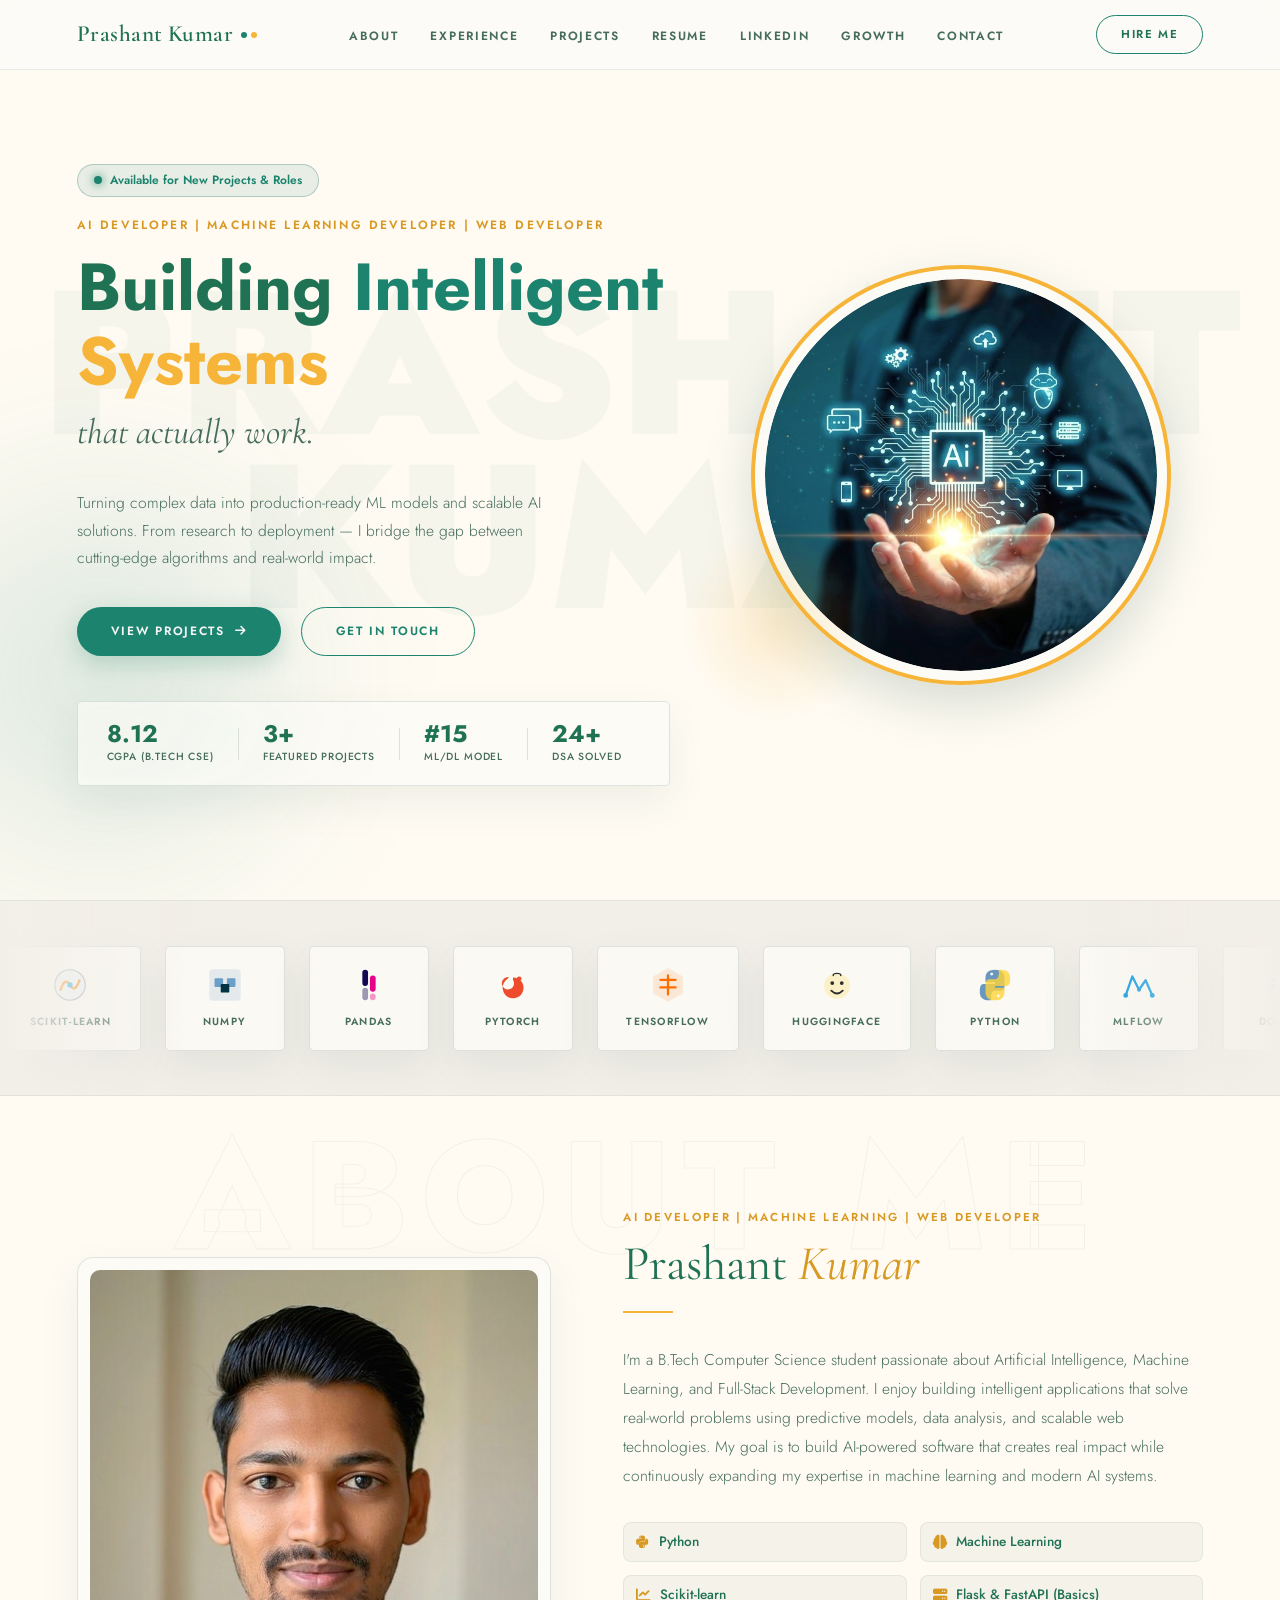
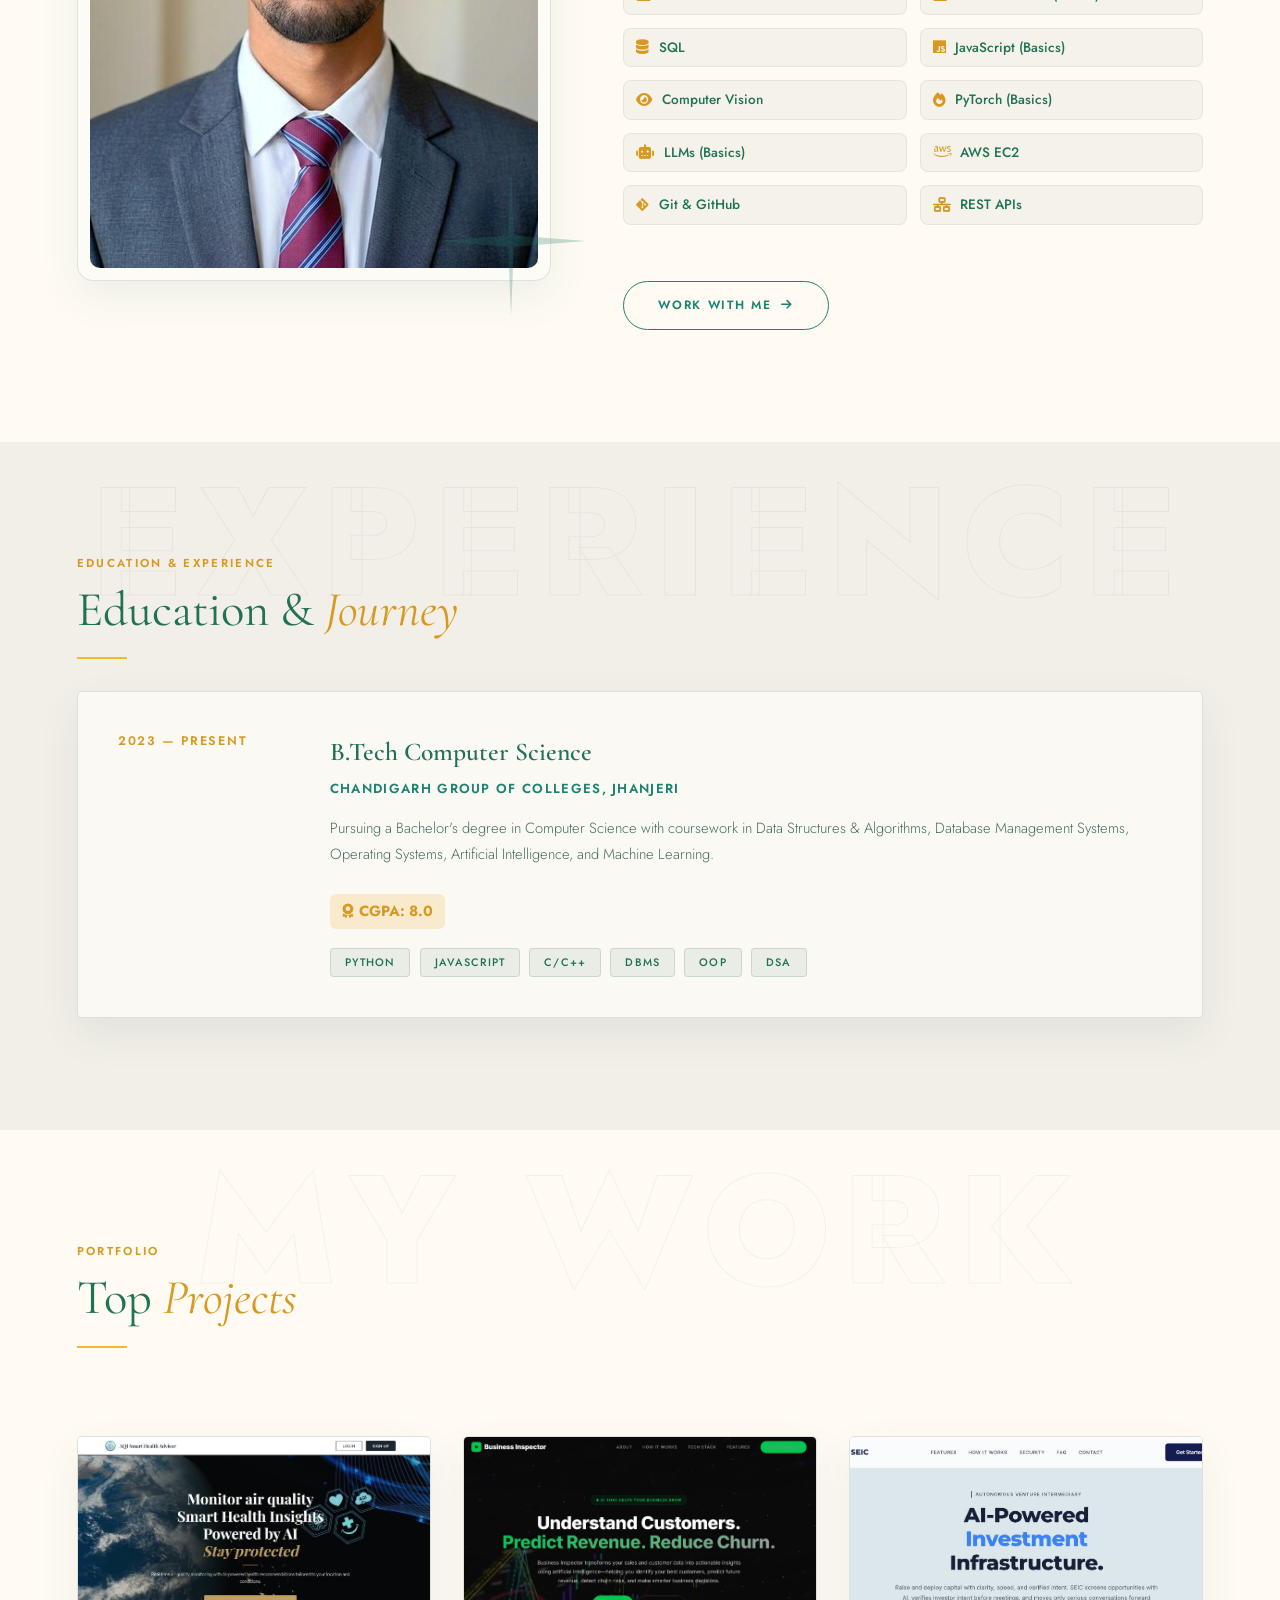
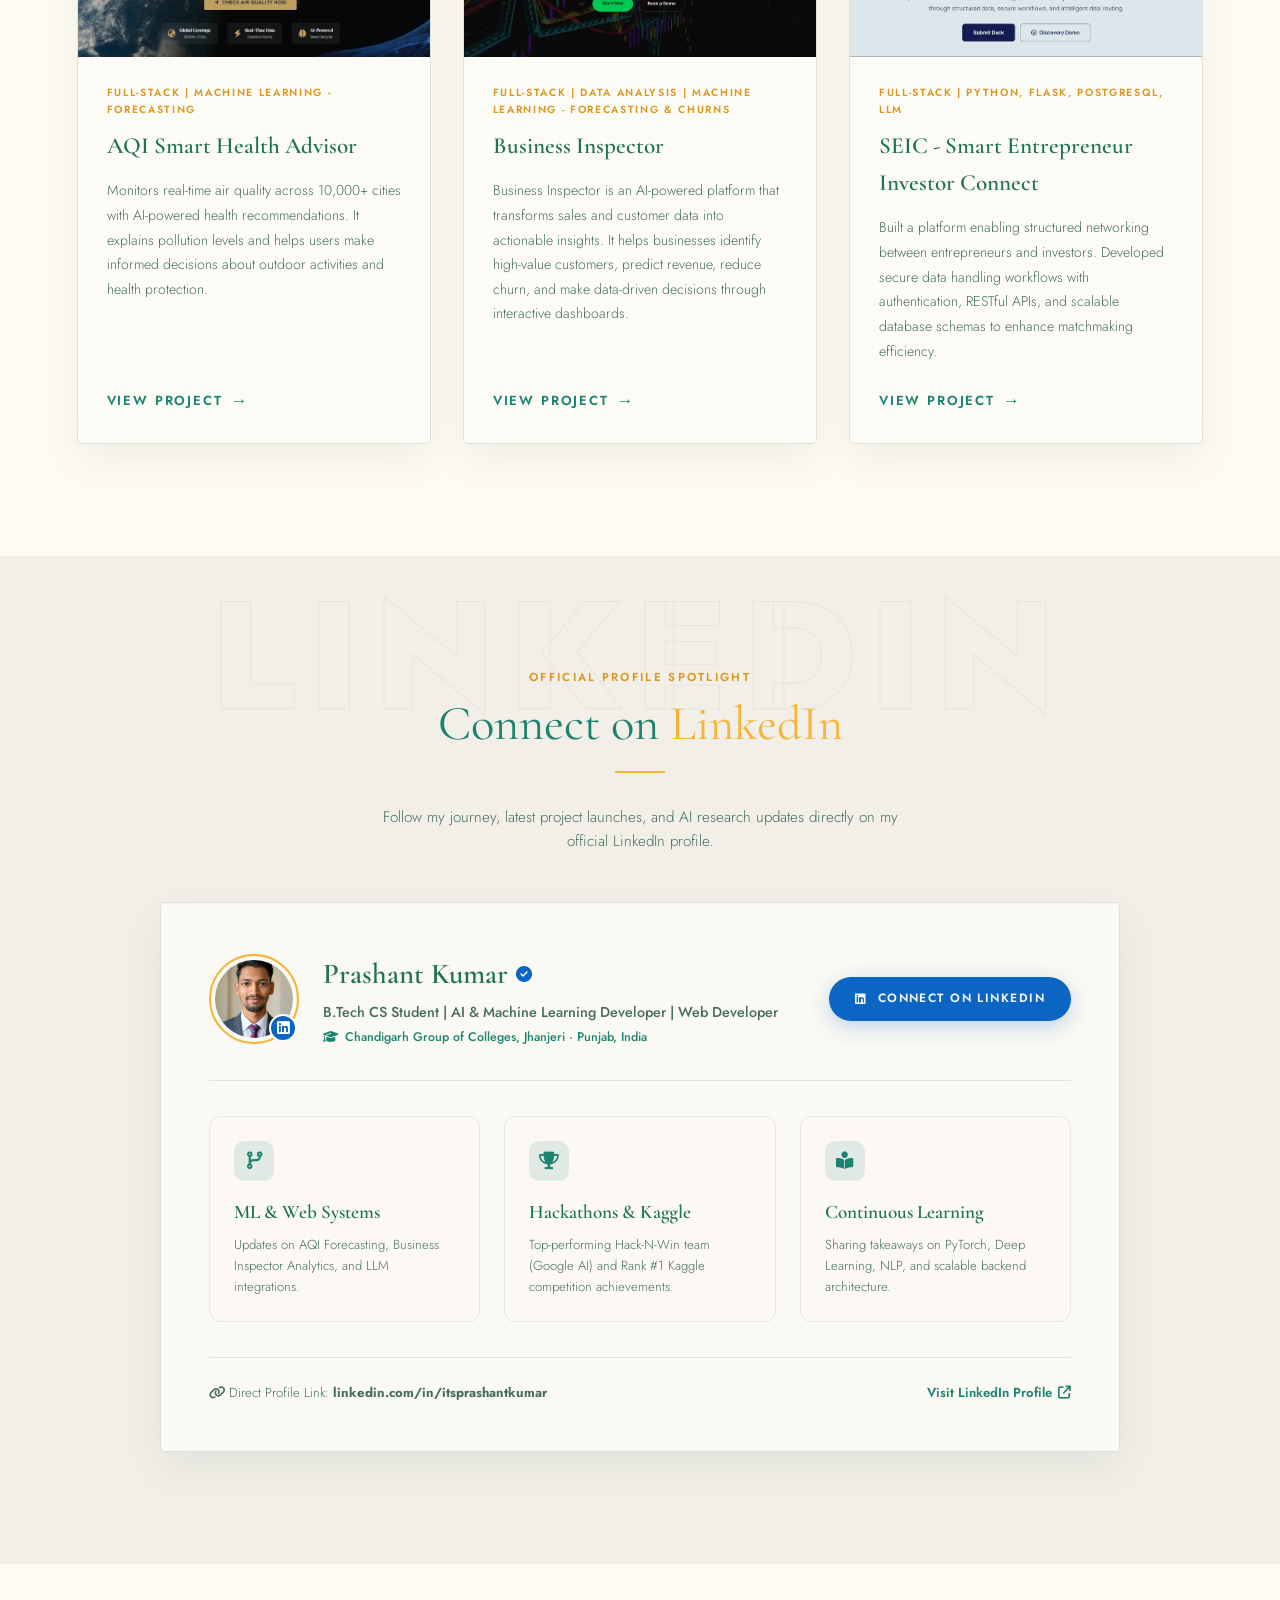
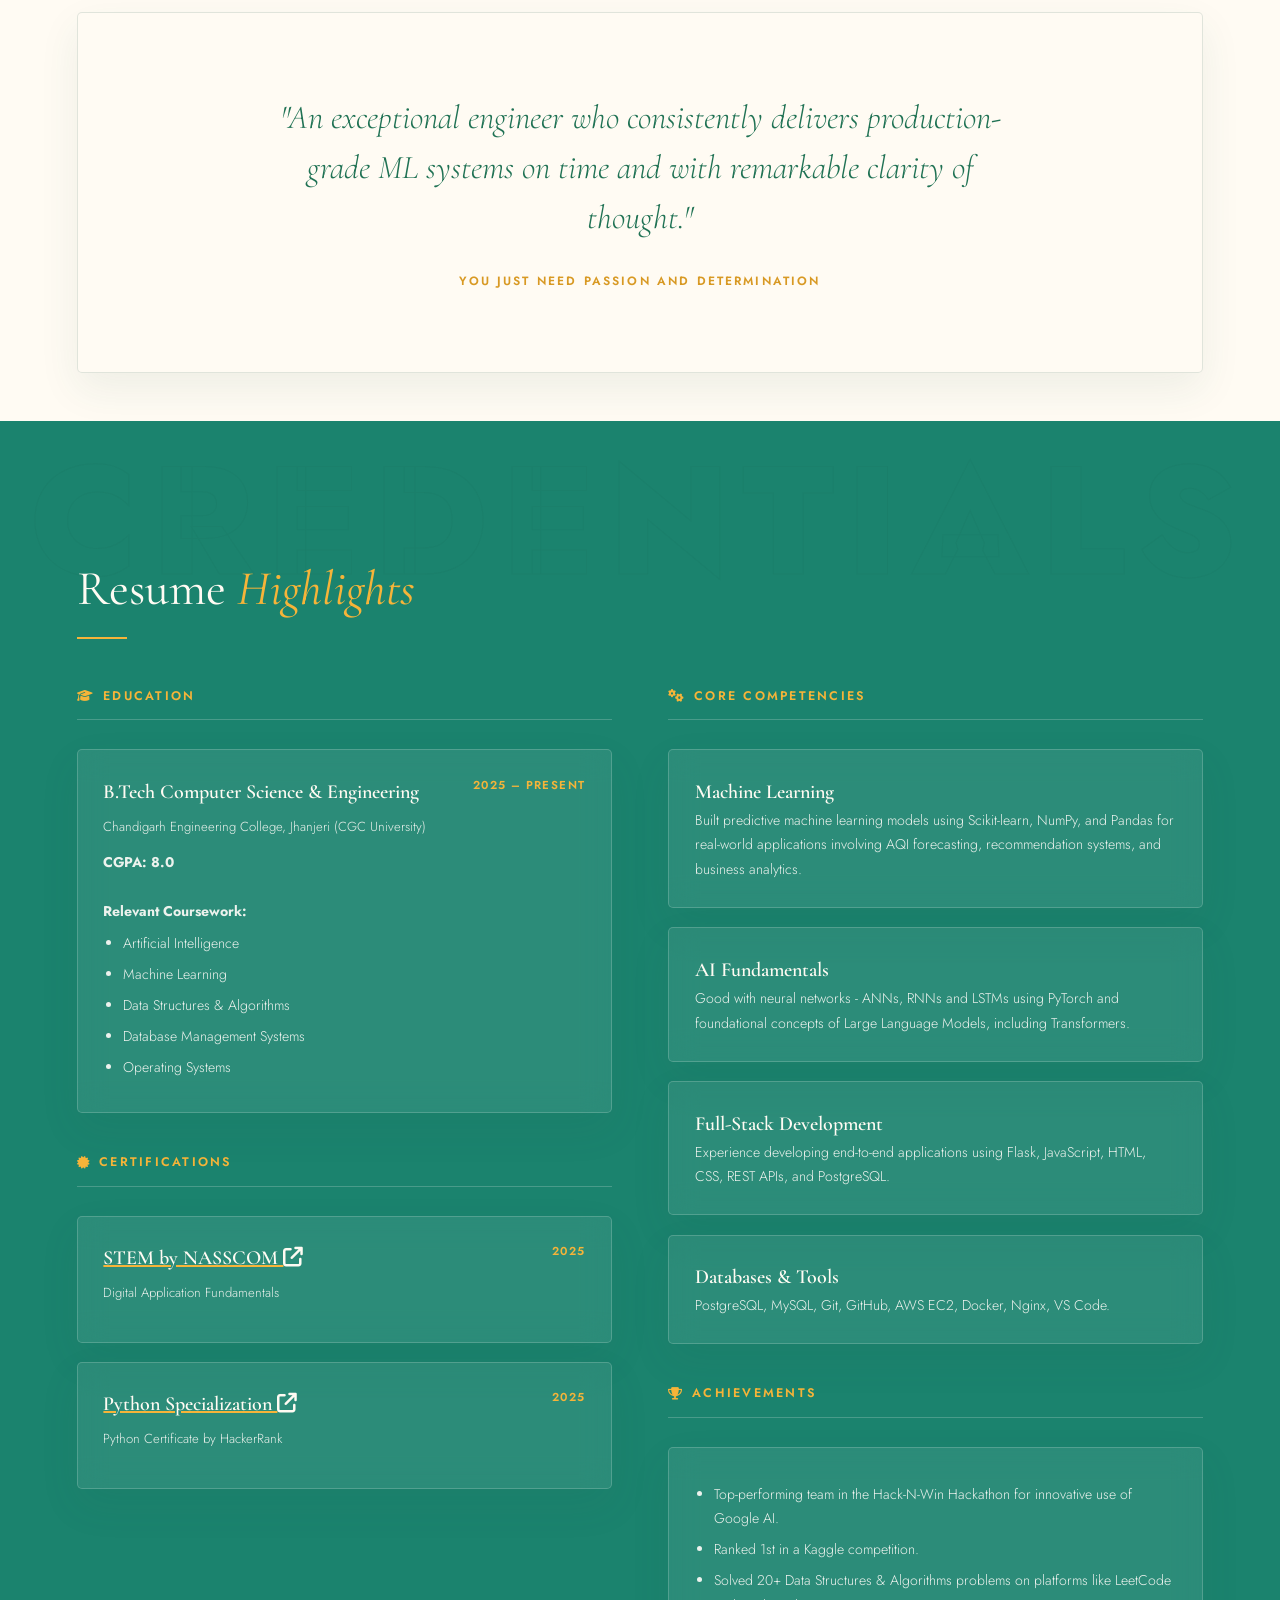
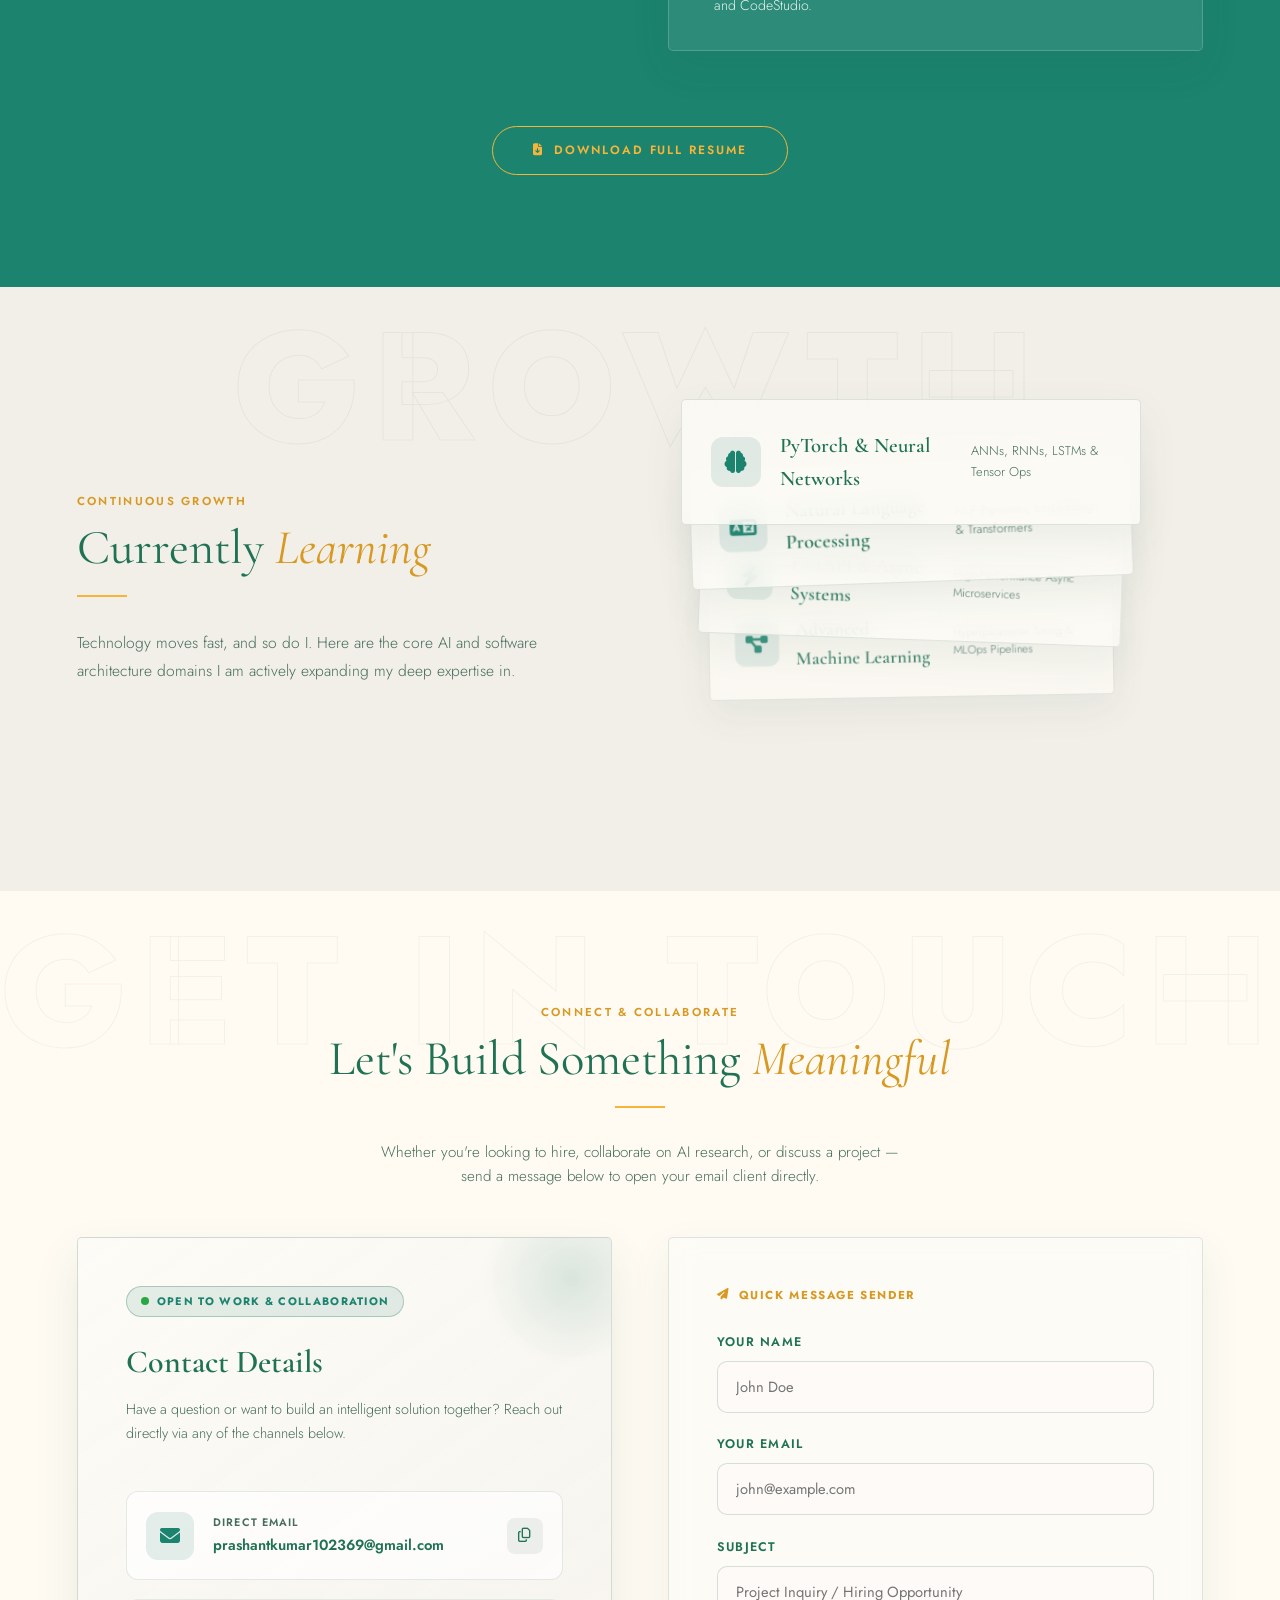
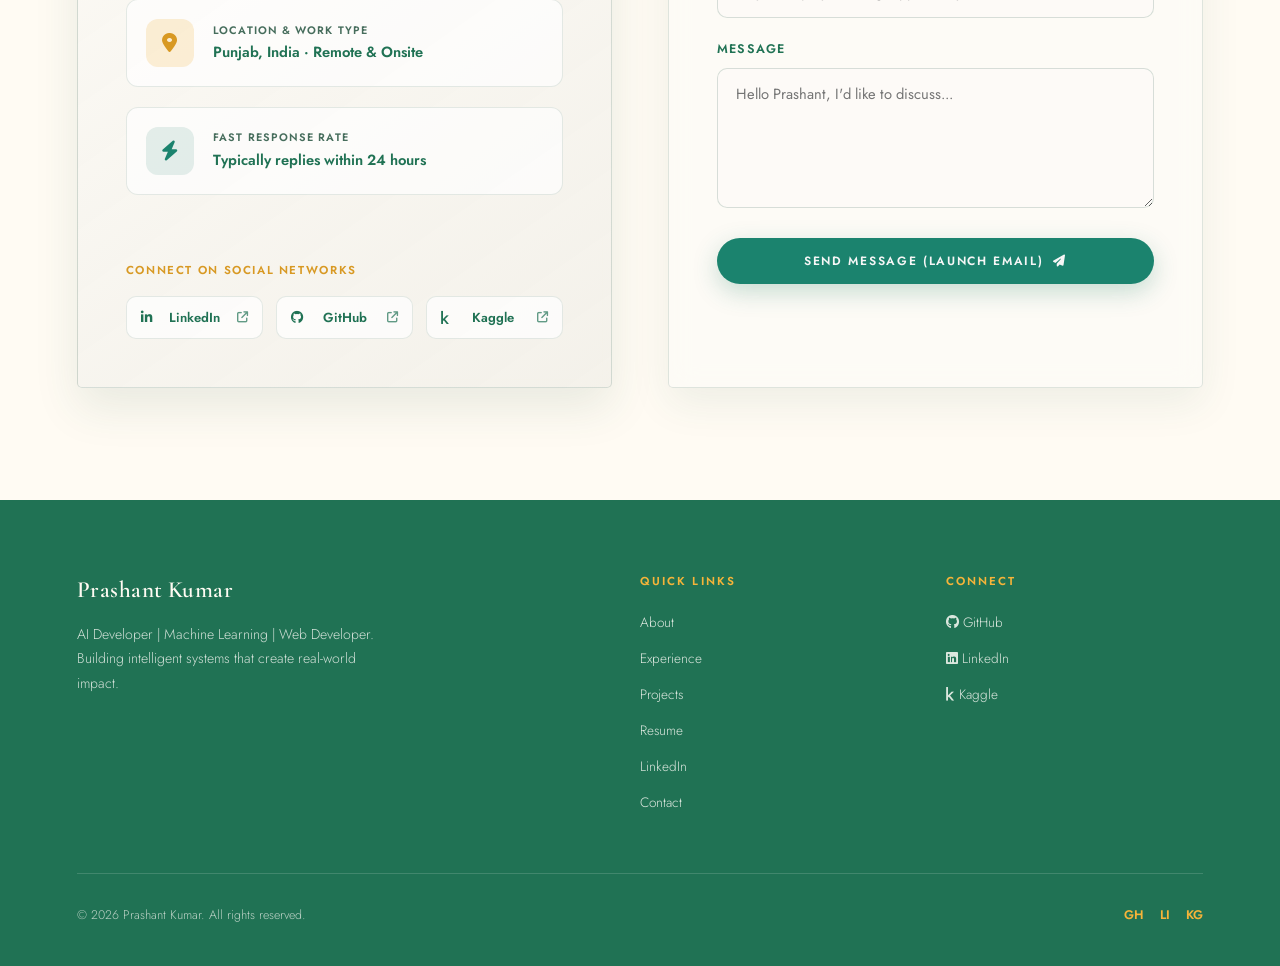
==== commit 7f41ceb9: "fixes and updates" ====
--- a/portfolio.html
+++ b/portfolio.html
@@ -109,7 +109,7 @@
       <div class="hero-right">
         <div class="hero-img-card glass-card">
           <div class="hero-img-wrap">
-            <img src="images/hero_img1.jpg" alt="Prashant Kumar Hero Image" />
+            <img src="images/hero_img.jpg" alt="Modern AI" />
           </div>
         </div>
         <div class="hero-burst"></div>
--- a/portfolio.css
+++ b/portfolio.css
@@ -255,13 +255,15 @@
     HERO SECTION
 ══════════════════════════════════════════ */
 .hero {
-  min-height: 100vh;
+  min-height: min(100vh, 1000px);
   display: flex;
   align-items: center;
   justify-content: space-between;
   padding: 130px 6% 5rem;
   position: relative;
   gap: 3rem;
+  max-width: 1400px;
+  margin: 0 auto;
 }
 
 .hero-bg-name-wrapper {
@@ -382,7 +384,7 @@
 .stat-divider { width: 1px; height: 32px; background: rgba(41, 89, 71, 0.15); }
 
 .hero-img-card {
-  padding: 14px; border-radius: 50%; border: 3px solid var(--bark);
+  padding: 10px; border-radius: 50%; border: 4px solid var(--bark);
   position: relative; width: 100%; max-width: 420px; aspect-ratio: 1/1;
   box-shadow: 0 20px 50px rgba(41, 89, 71, 0.18); opacity: 0; animation: zoomIn 0.9s 0.3s forwards;
 }
@@ -467,7 +469,7 @@
 /* ══════════════════════════════════════════
     ABOUT SECTION
 ══════════════════════════════════════════ */
-.about { display: grid; grid-template-columns: 0.9fr 1.1fr; gap: 4.5rem; align-items: center; }
+.about { display: grid; grid-template-columns: 0.9fr 1.1fr; gap: 4.5rem; align-items: center; max-width: 1400px; margin: 0 auto; }
 .about-img-wrap { position: relative; }
 .about-img-card { padding: 12px; border-radius: 16px; overflow: hidden; }
 .about-img-card img { border-radius: 10px; width: 100%; aspect-ratio: 3/4; object-fit: cover; background: var(--sand); }
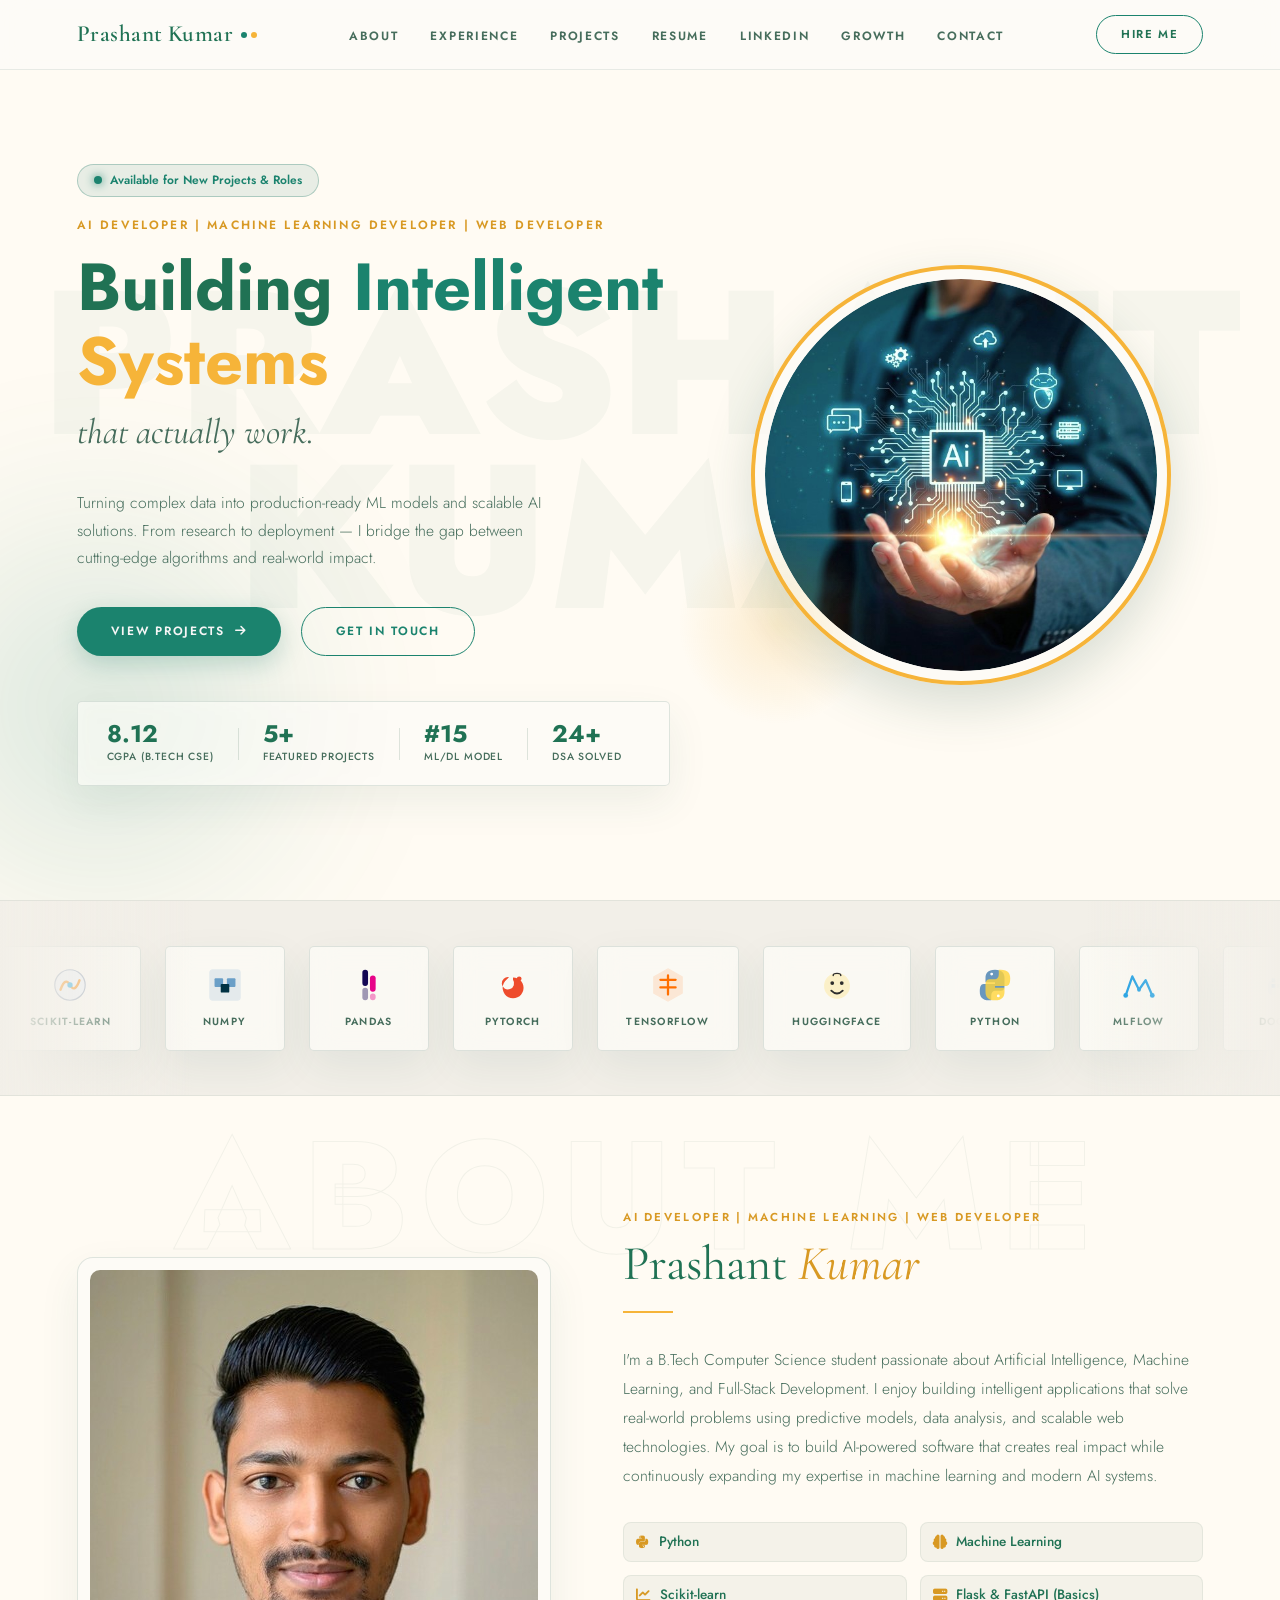
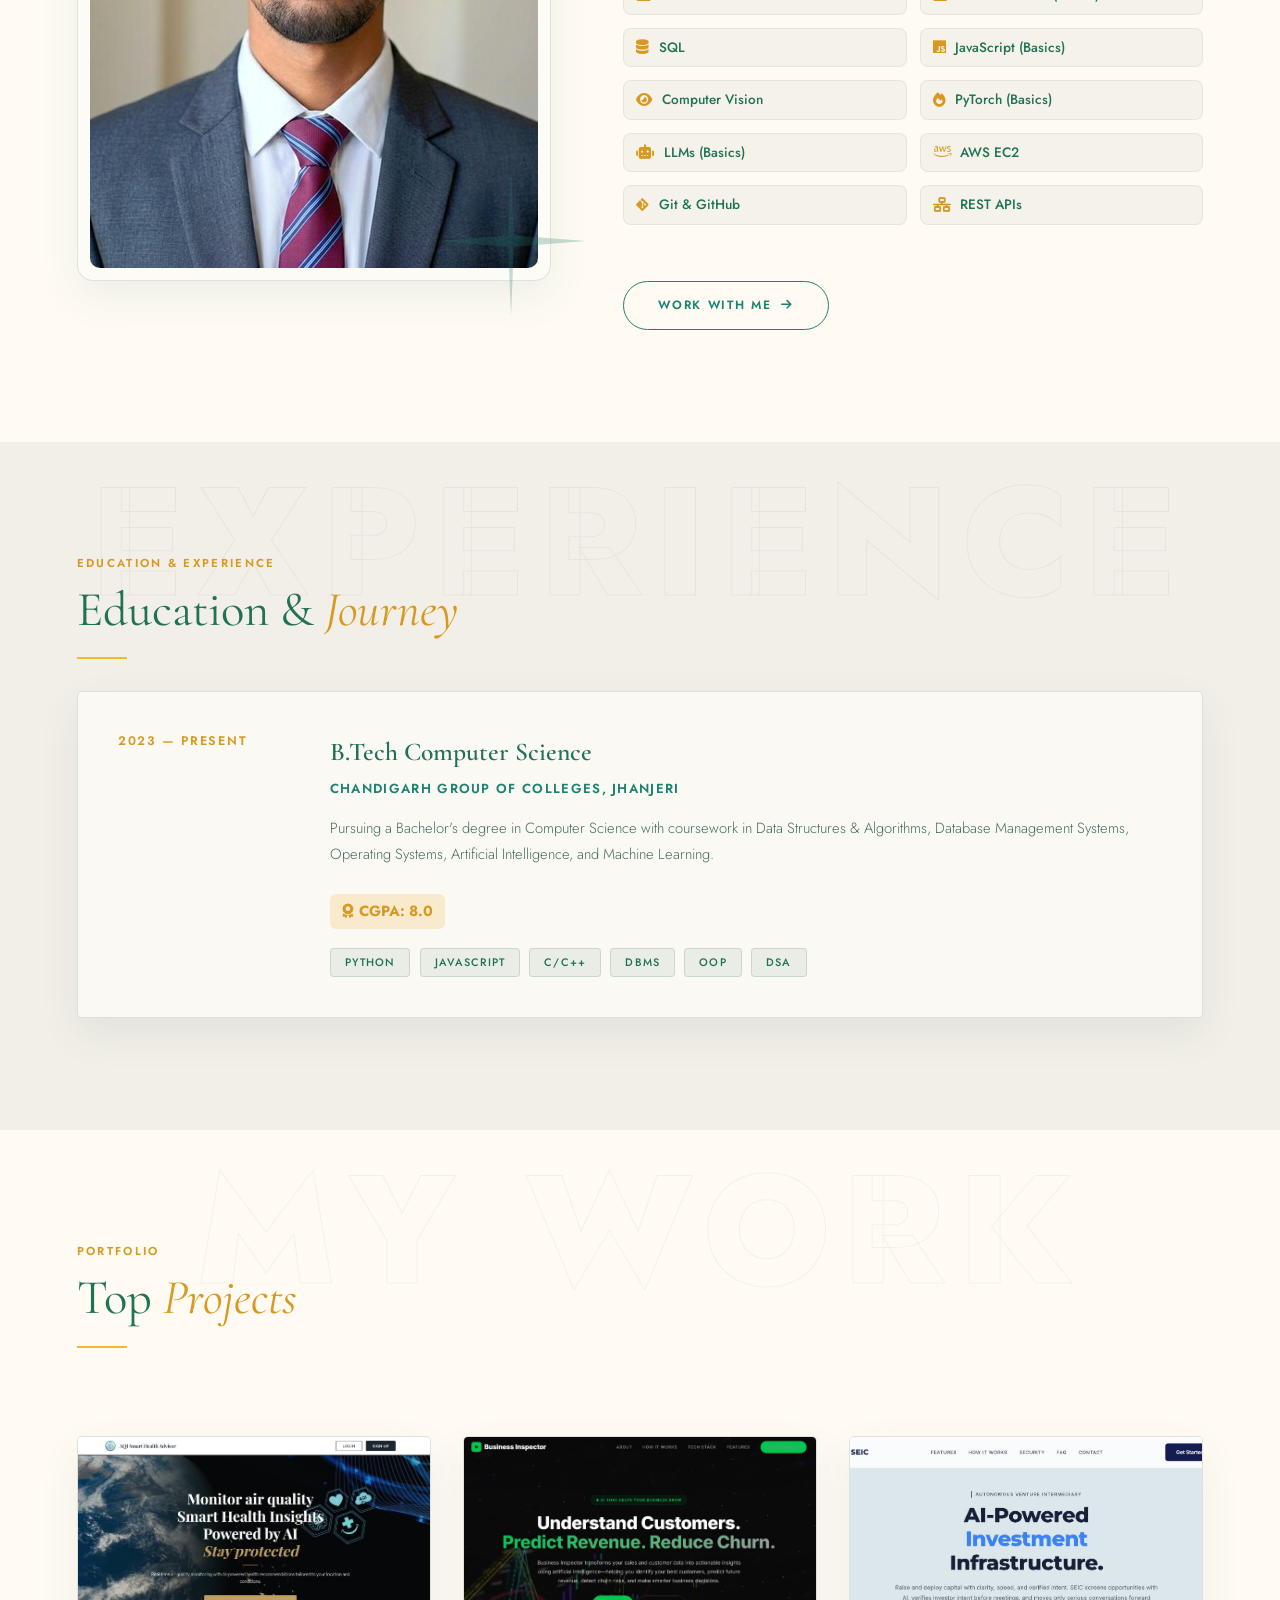
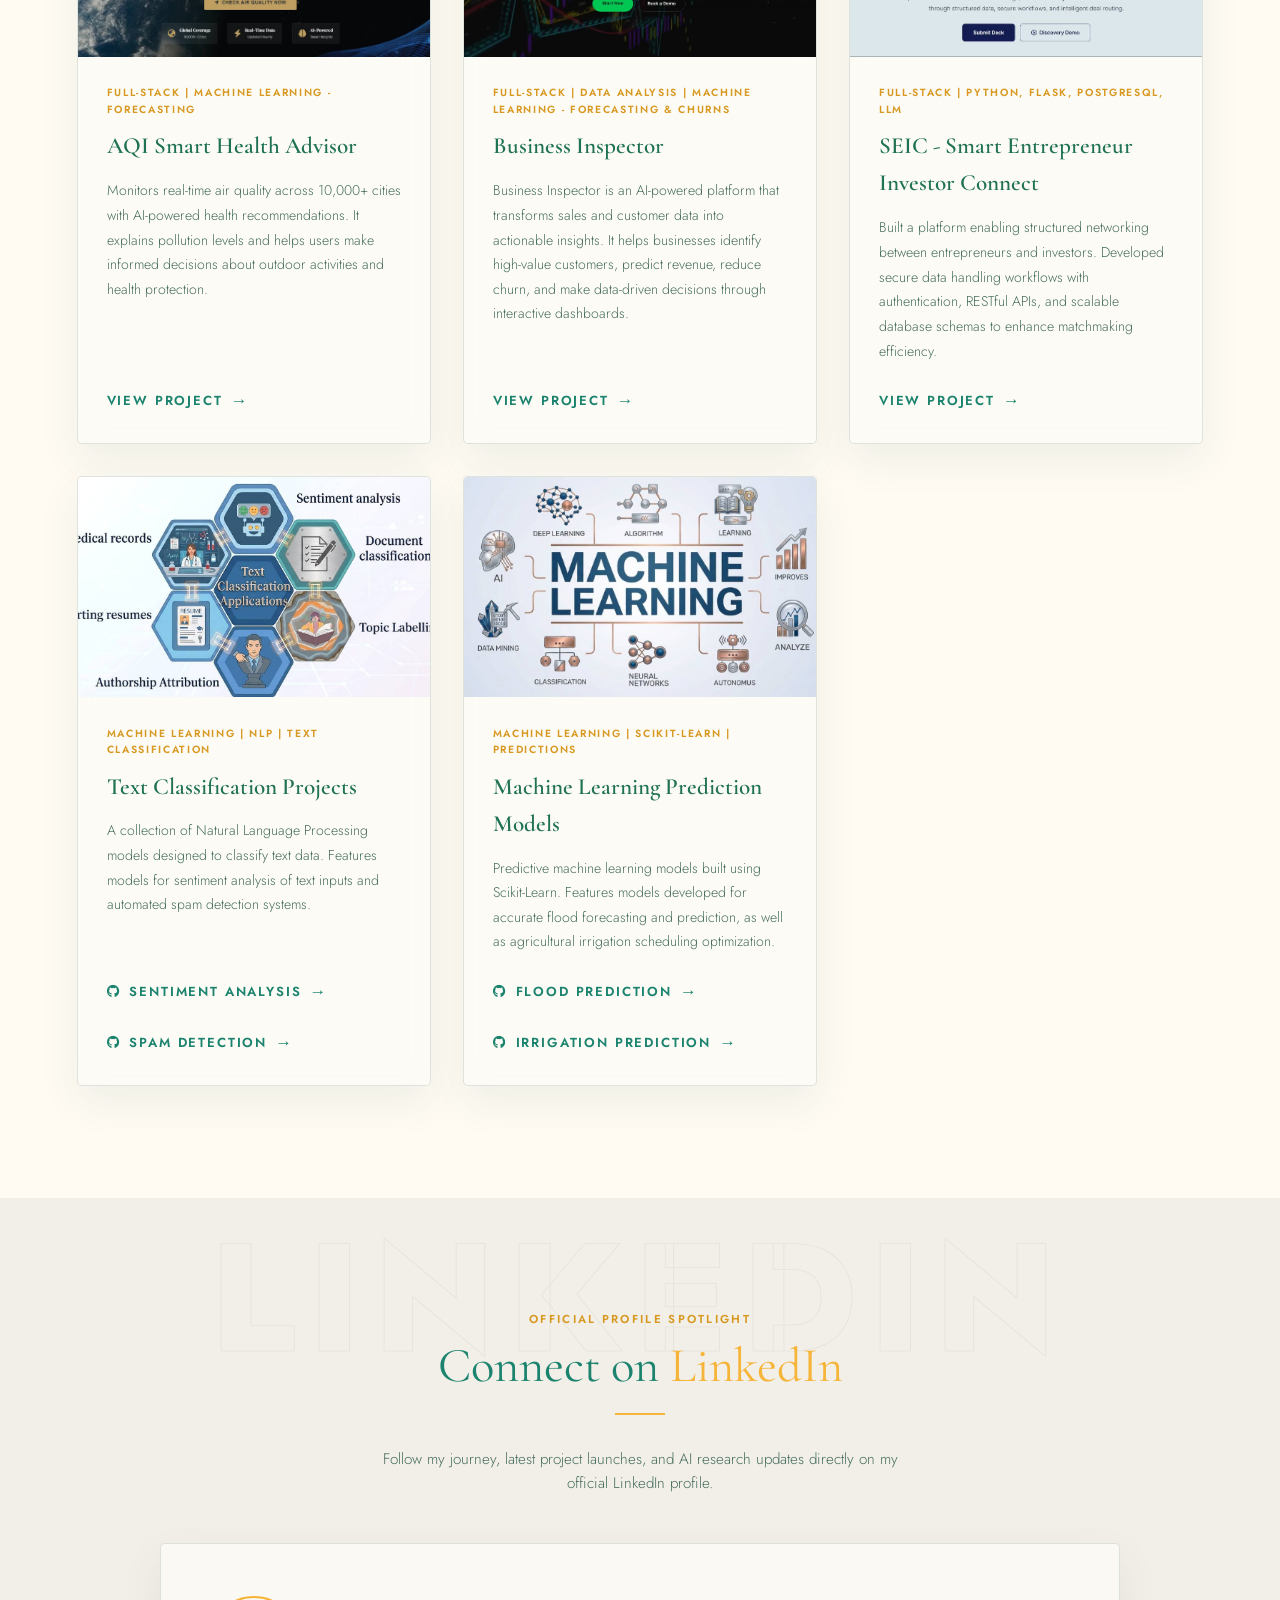
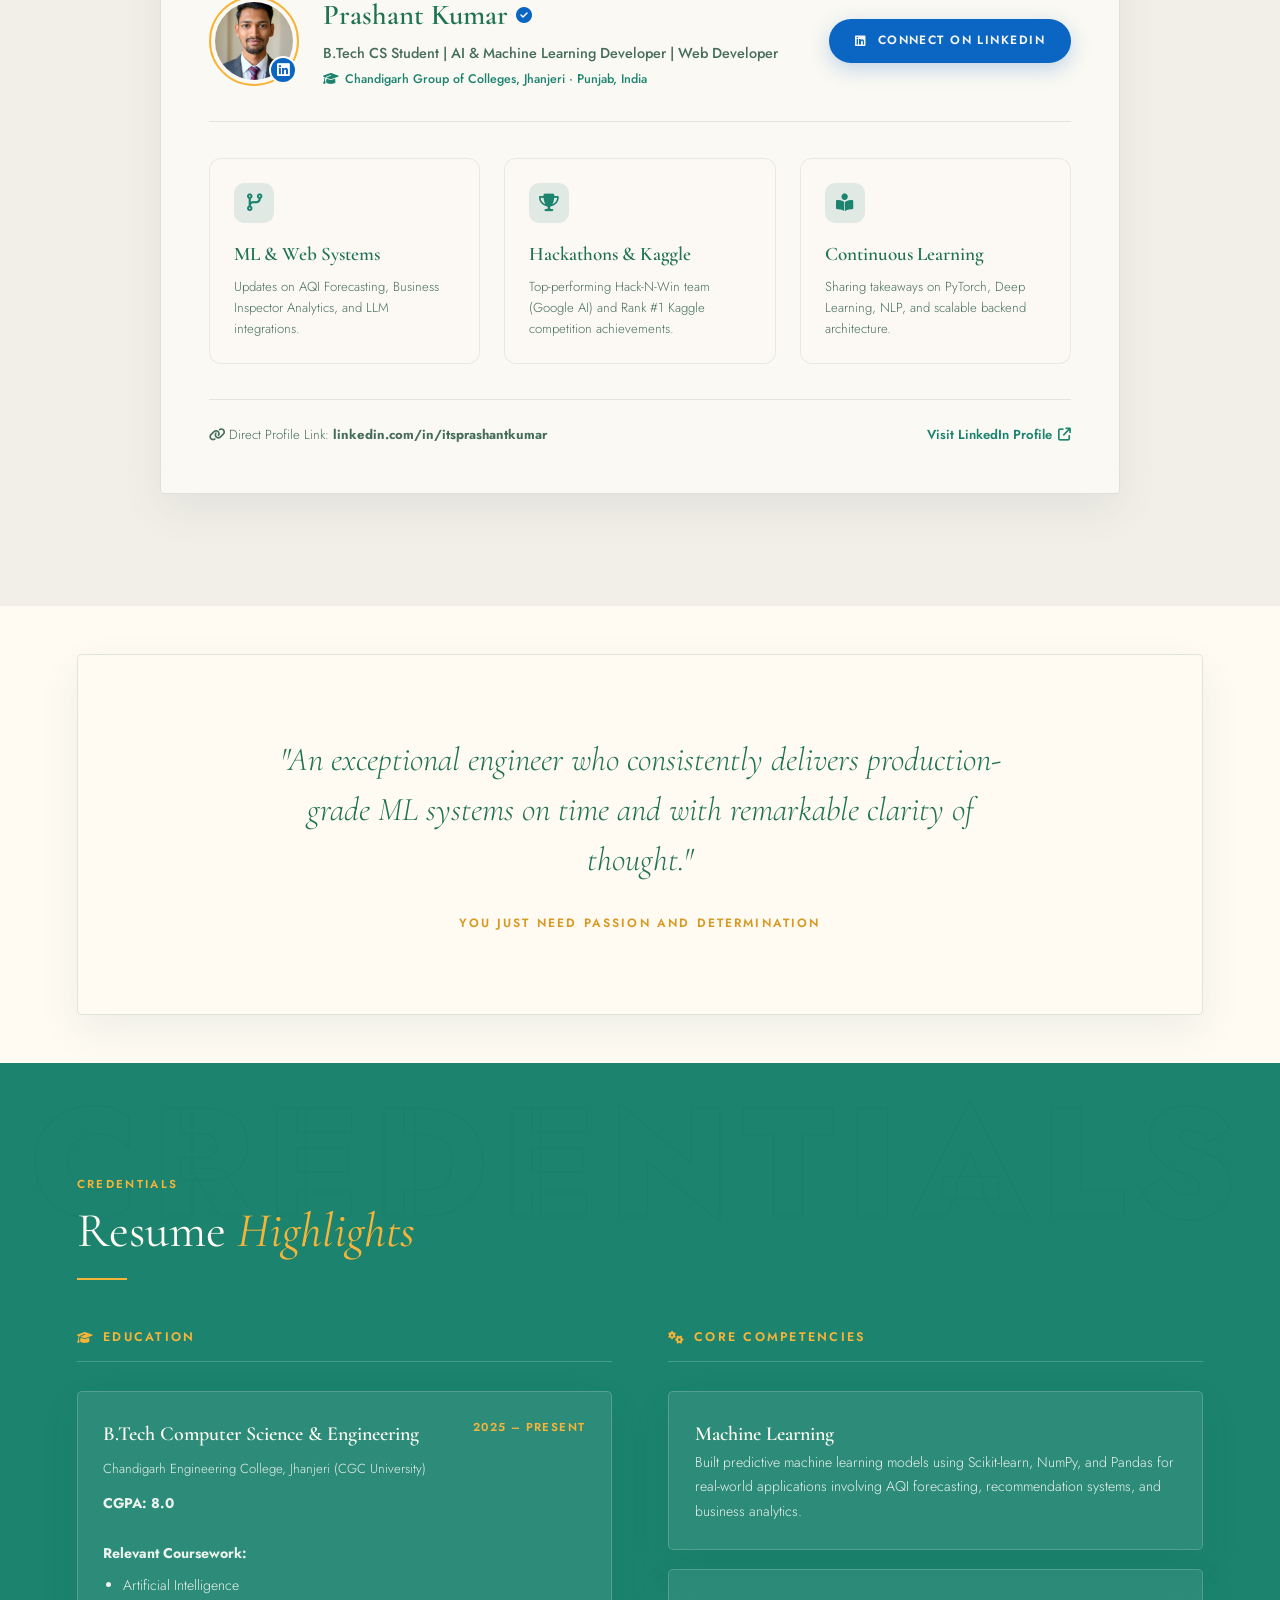
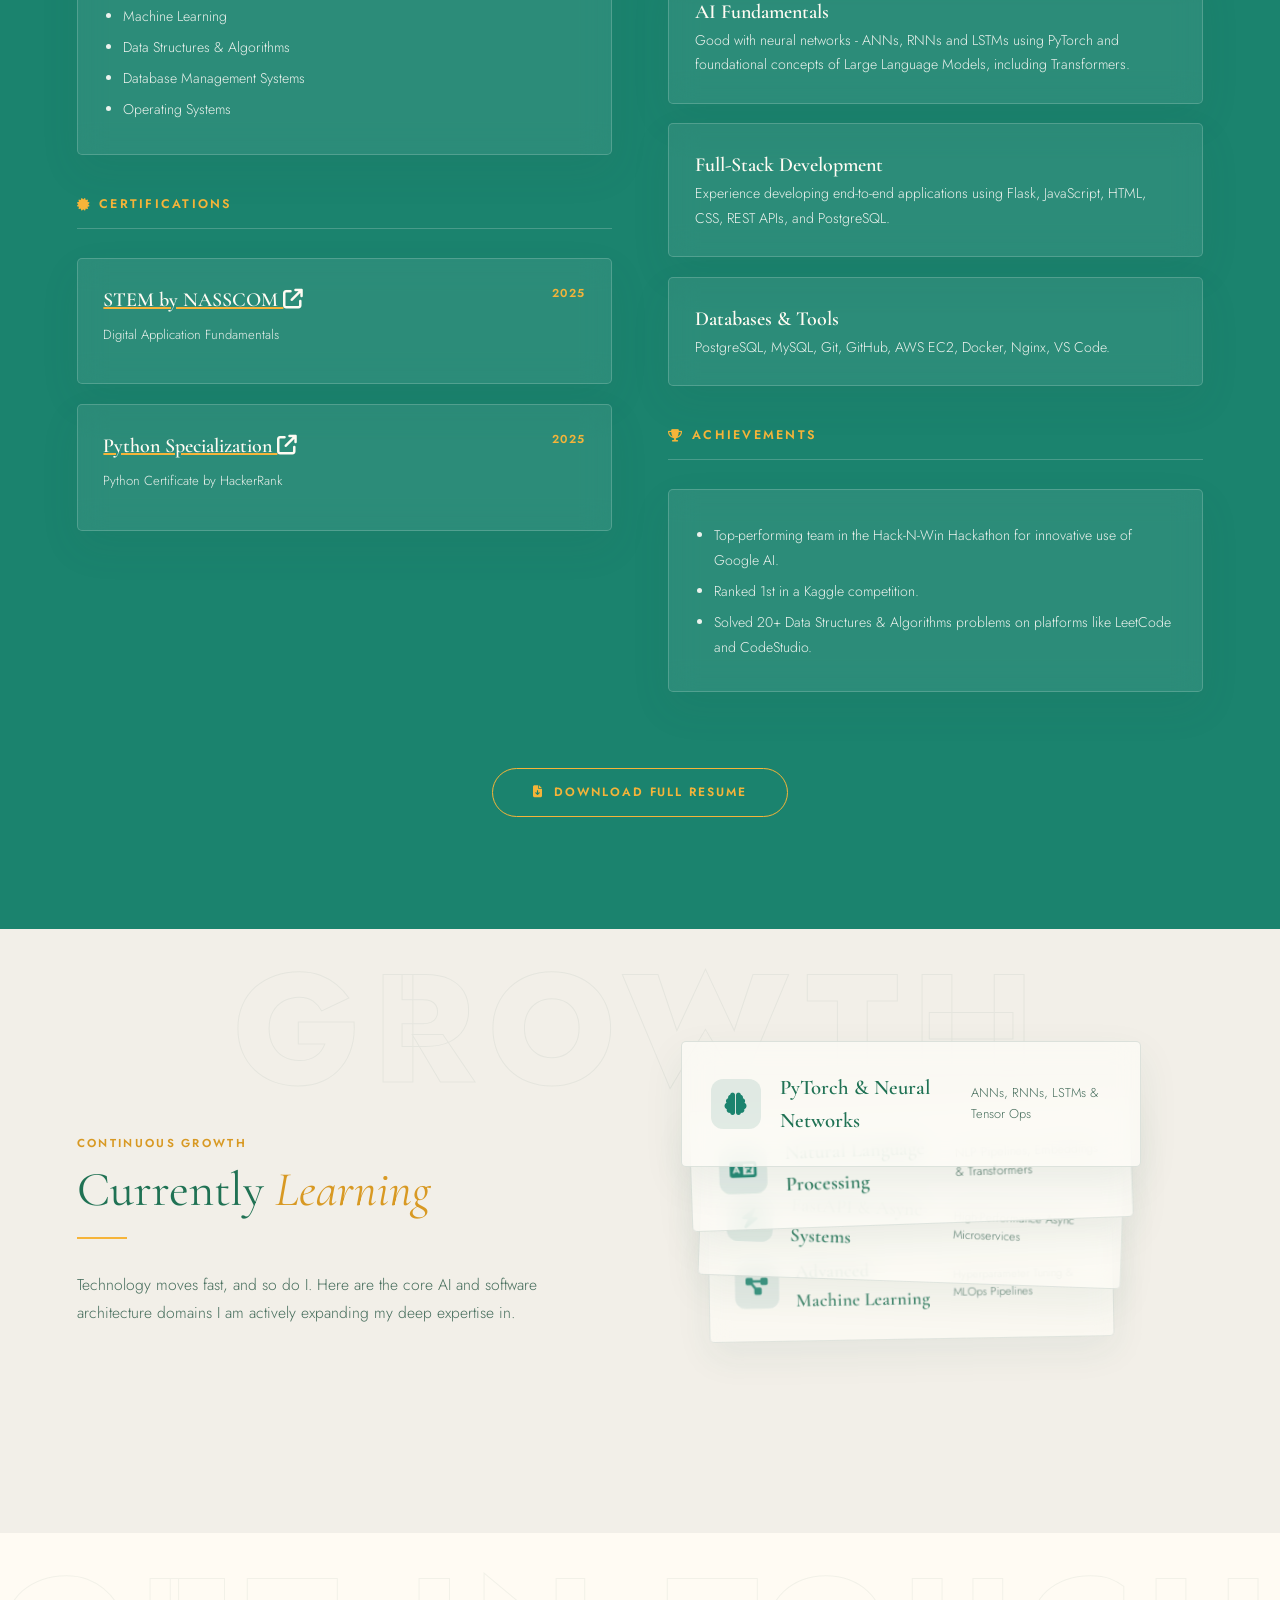
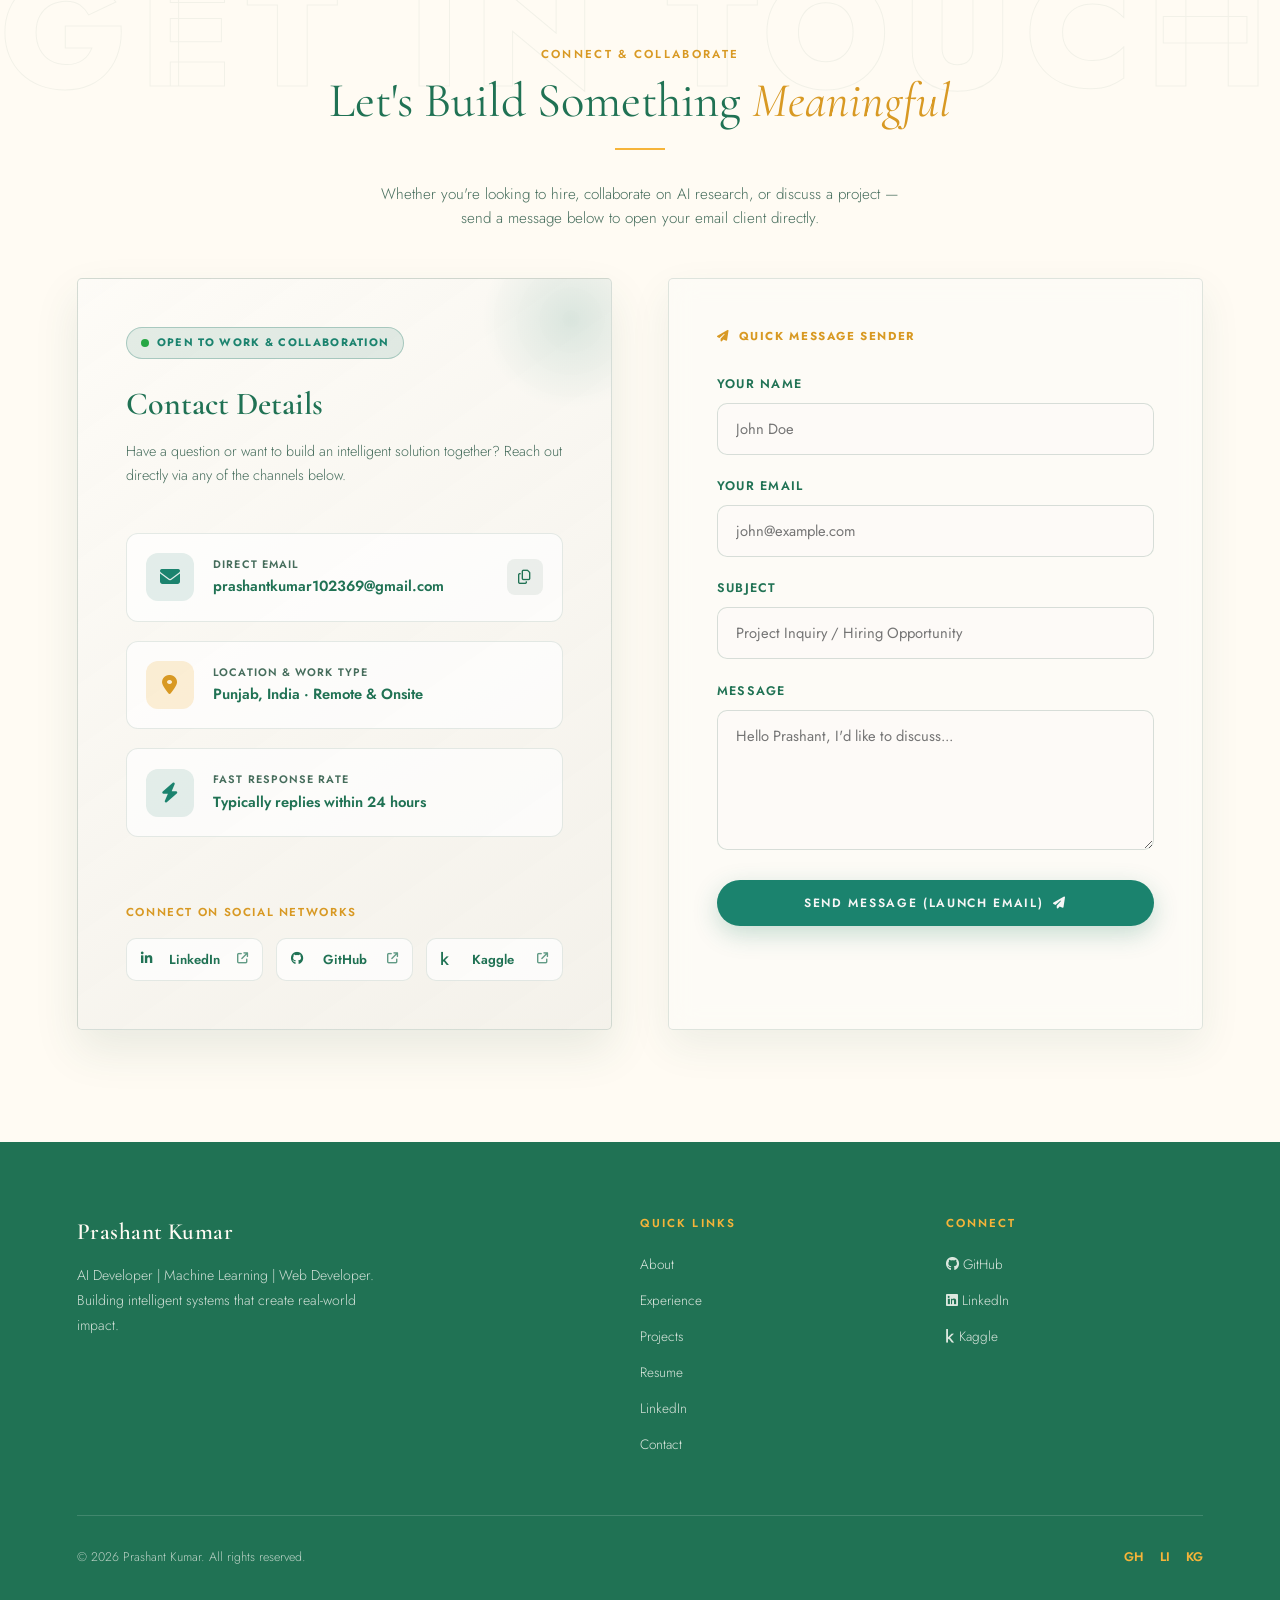
==== commit f90c2fe3: "added two project groups with github repo link" ====
--- a/portfolio.html
+++ b/portfolio.html
@@ -90,7 +90,7 @@
           </div>
           <div class="stat-divider"></div>
           <div class="stat-item">
-            <span class="stat-number" data-target="3">3+</span>
+            <span class="stat-number" data-target="5">5+</span>
             <span class="stat-label">Featured Projects</span>
           </div>
           <div class="stat-divider"></div>
@@ -467,11 +467,52 @@
               </a>
             </div>
           </div>
-        </div>
+
+          <!-- Project 4 -->
+          <div class="project-card glass-card reveal">
+            <div class="project-img">
+              <img src="images/Text_Classification.jpg" alt="Text Classification Projects" />
+            </div>
+            <div class="project-body">
+              <p class="project-category">Machine Learning | NLP | Text Classification</p>
+              <h3 class="project-title">Text Classification Projects</h3>
+              <p class="project-desc">A collection of Natural Language Processing models designed to classify text data. Features models for sentiment analysis of text inputs and automated spam detection systems.</p>
+              <div class="project-links">
+                <a href="https://github.com/Prashant-Kumar-Codes/NLP/tree/main/7_NLP_Projects/1_Text_Classification/1_Sentiment_Analysis" target="_blank" rel="noopener" class="project-link">
+                  <i class="fa-brands fa-github"></i> <span>Sentiment Analysis</span>
+                </a>
+                <a href="https://github.com/Prashant-Kumar-Codes/NLP/tree/main/7_NLP_Projects/1_Text_Classification/2_Spam_Detection" target="_blank" rel="noopener" class="project-link">
+                  <i class="fa-brands fa-github"></i> <span>Spam Detection</span>
+                </a>
+              </div>
+            </div>
+          </div>
+
+          <!-- Project 5 -->
+          <div class="project-card glass-card reveal">
+            <div class="project-img">
+              <img src="images/Machine_Learning_Prediction.jpg" alt="Machine Learning Prediction Models" />
+            </div>
+            <div class="project-body">
+              <p class="project-category">Machine Learning | Scikit-Learn | Predictions</p>
+              <h3 class="project-title">Machine Learning Prediction Models</h3>
+              <p class="project-desc">Predictive machine learning models built using Scikit-Learn. Features models developed for accurate flood forecasting and prediction, as well as agricultural irrigation scheduling optimization.</p>
+              <div class="project-links">
+                <a href="https://github.com/Prashant-Kumar-Codes/Machine-Learning-With-Scikit-Learn/tree/main/Projects/Codes/3_Flood_Prediction" target="_blank" rel="noopener" class="project-link">
+                  <i class="fa-brands fa-github"></i> <span>Flood Prediction</span>
+                </a>
+                <a href="https://github.com/Prashant-Kumar-Codes/Machine-Learning-With-Scikit-Learn/tree/main/Projects/Codes/4_Irrigation_Prediction" target="_blank" rel="noopener" class="project-link">
+                  <i class="fa-brands fa-github"></i> <span>Irrigation Prediction</span>
+                </a>
+              </div>
+            </div>
+          </div>
+        </div>
+
       </div>
     </section>
 
-    <!-- ── AUTHENTIC LINKEDIN SPOTLIGHT HUB ────────────────── -->
+    <!-- ────────────────── AUTHENTIC LINKEDIN SPOTLIGHT HUB ────────────────── -->
     <section class="section linkedin-section" id="linkedin">
       <div class="linkedin-bg-title-wrapper">
         <span class="linkedin-bg-title">LINKEDIN</span>
--- a/portfolio.css
+++ b/portfolio.css
@@ -535,6 +535,12 @@
 .project-link:hover { gap: 0.85rem; color: var(--bark-dk); transform: scale(1.12); }
 .project-link::after { content: '→'; font-size: 1.05rem; }
 
+.project-links {
+  display: flex;
+  flex-wrap: wrap;
+  gap: 1.5rem;
+}
+
 @media (max-width: 1000px) {
   .projects-grid { grid-template-columns: repeat(2, 1fr); }
 }
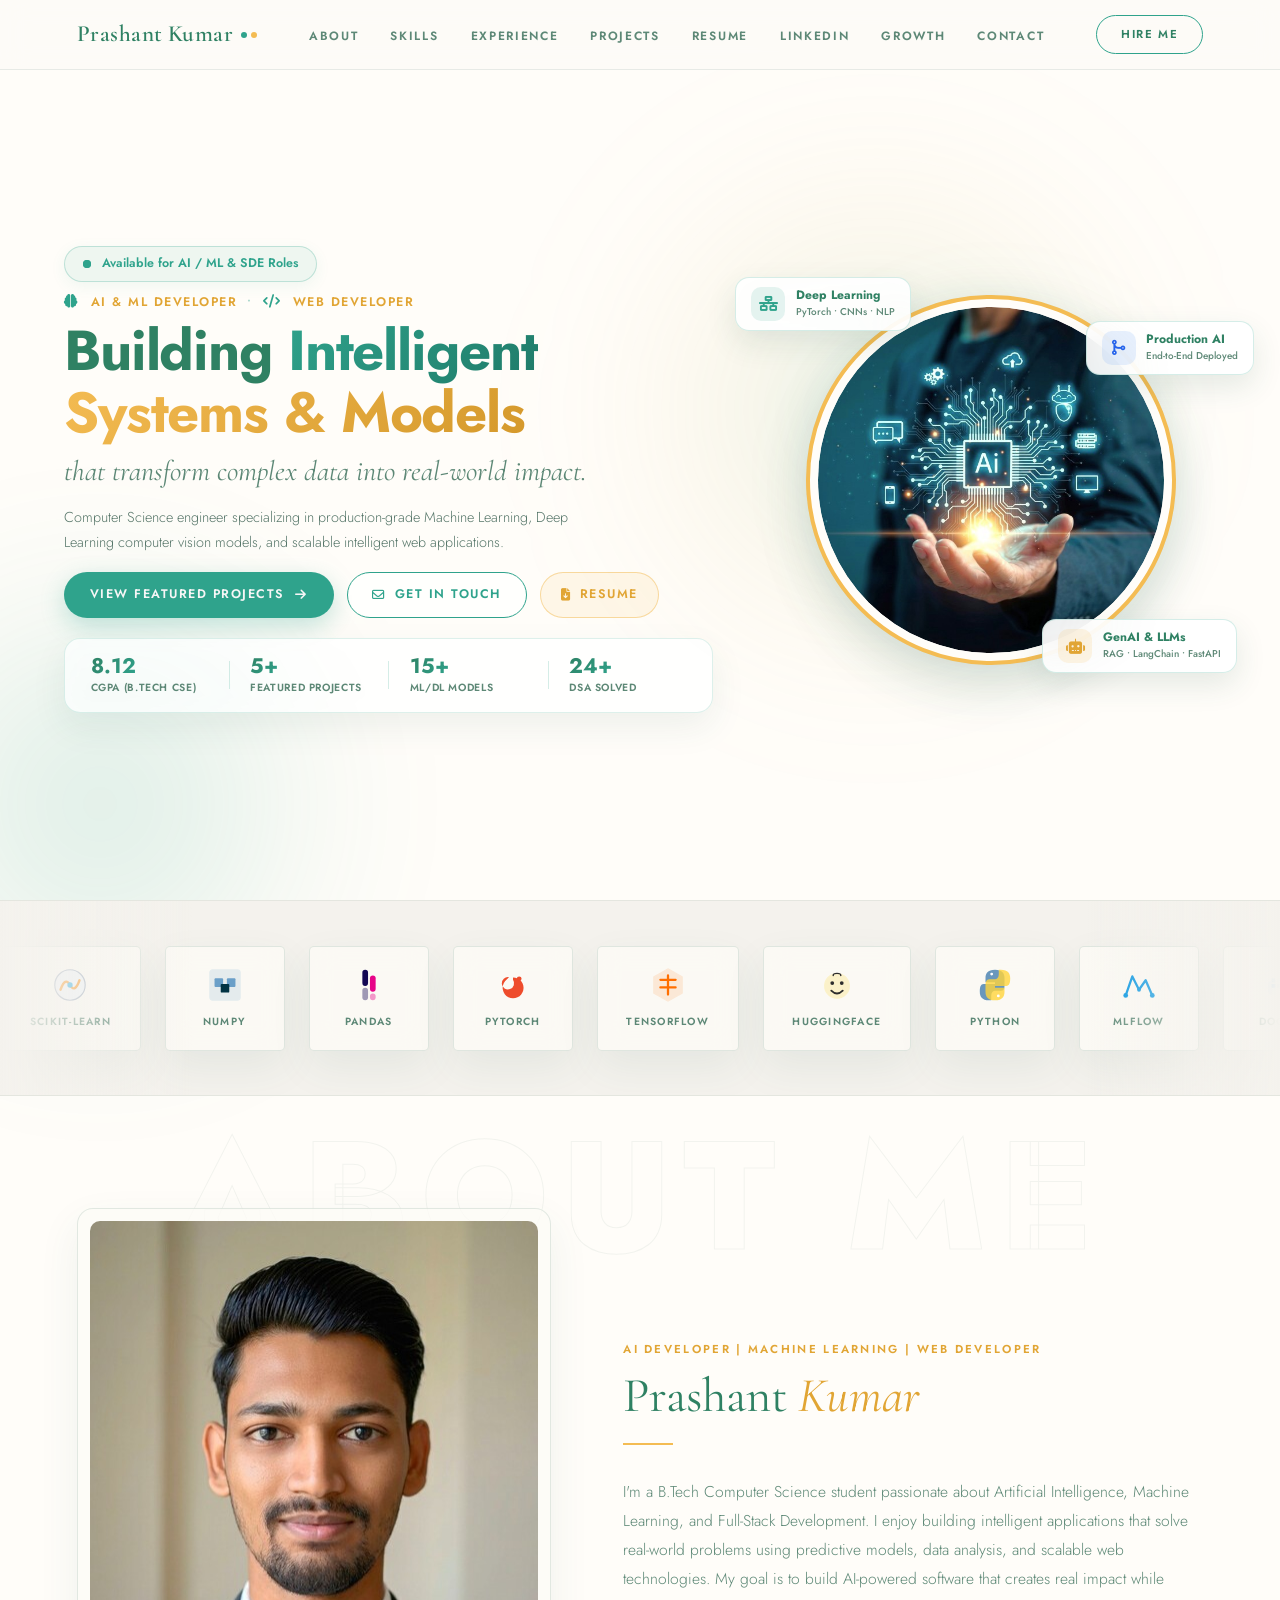
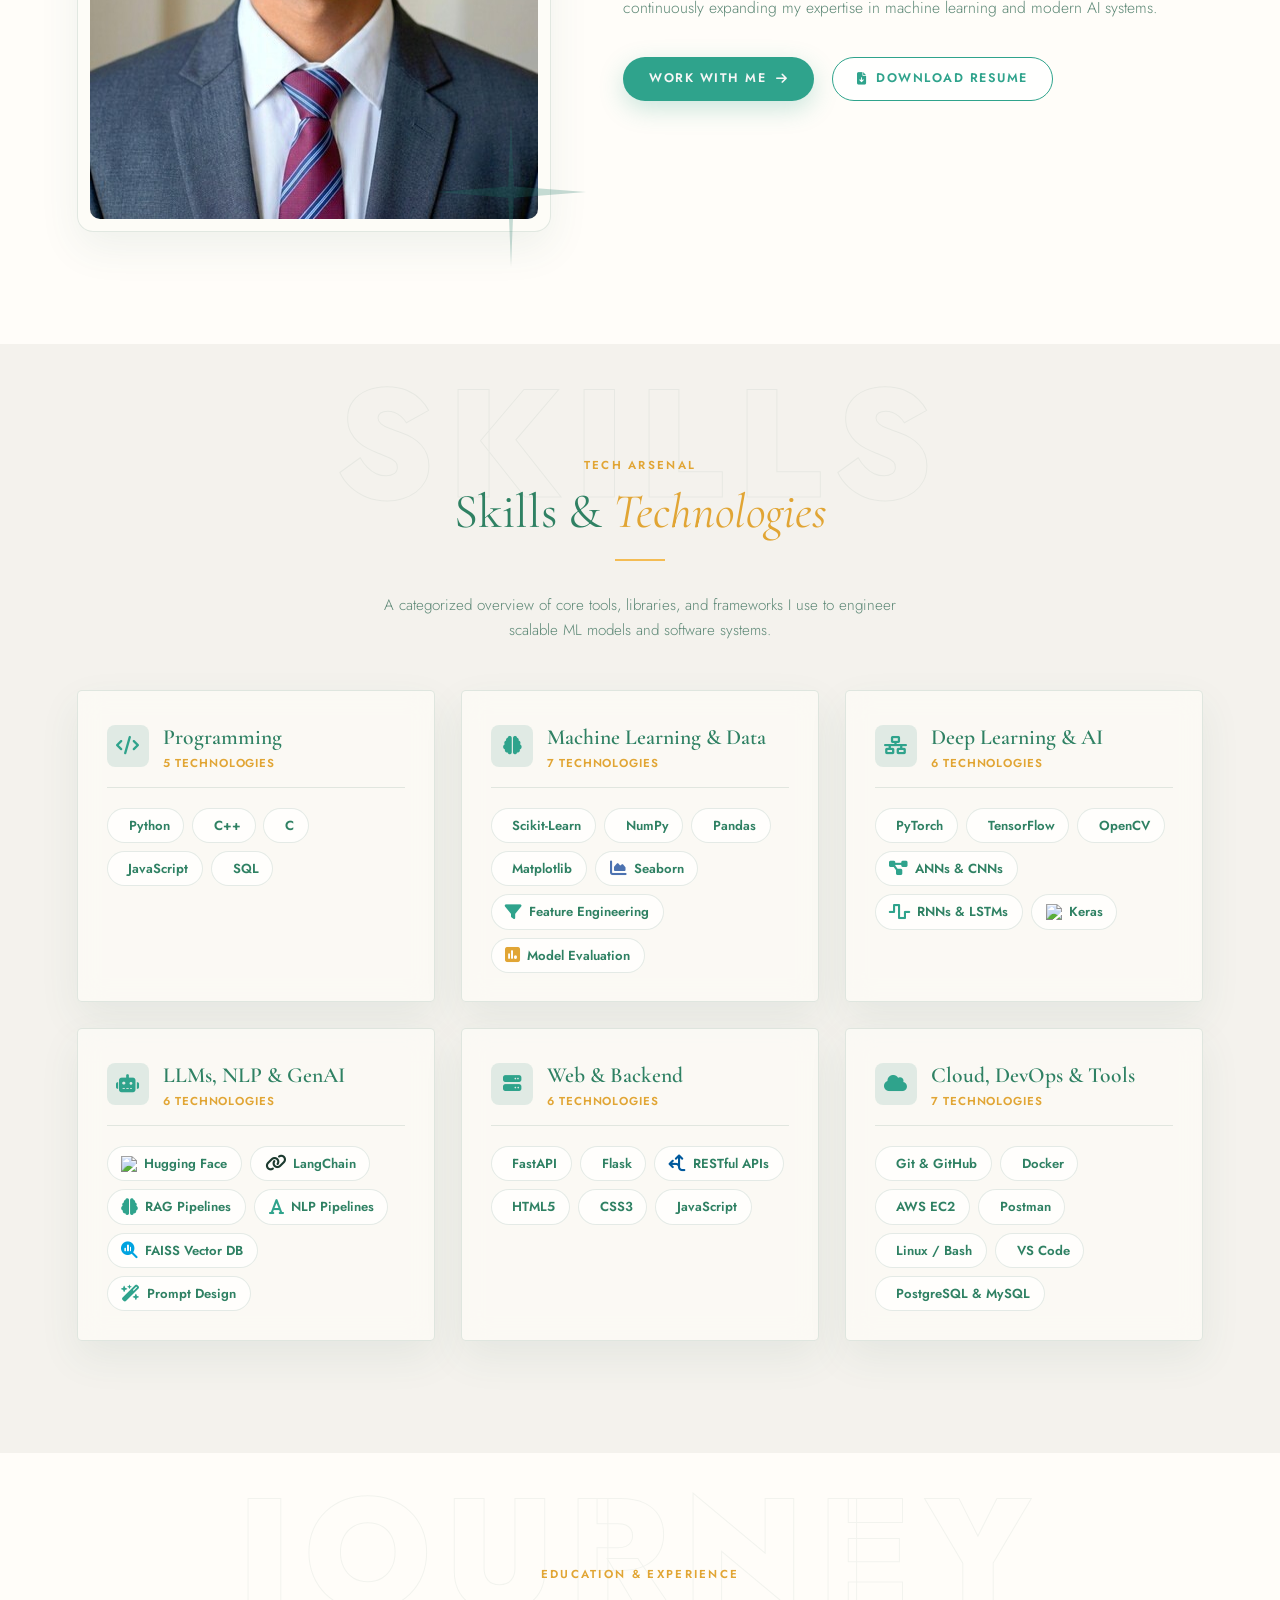
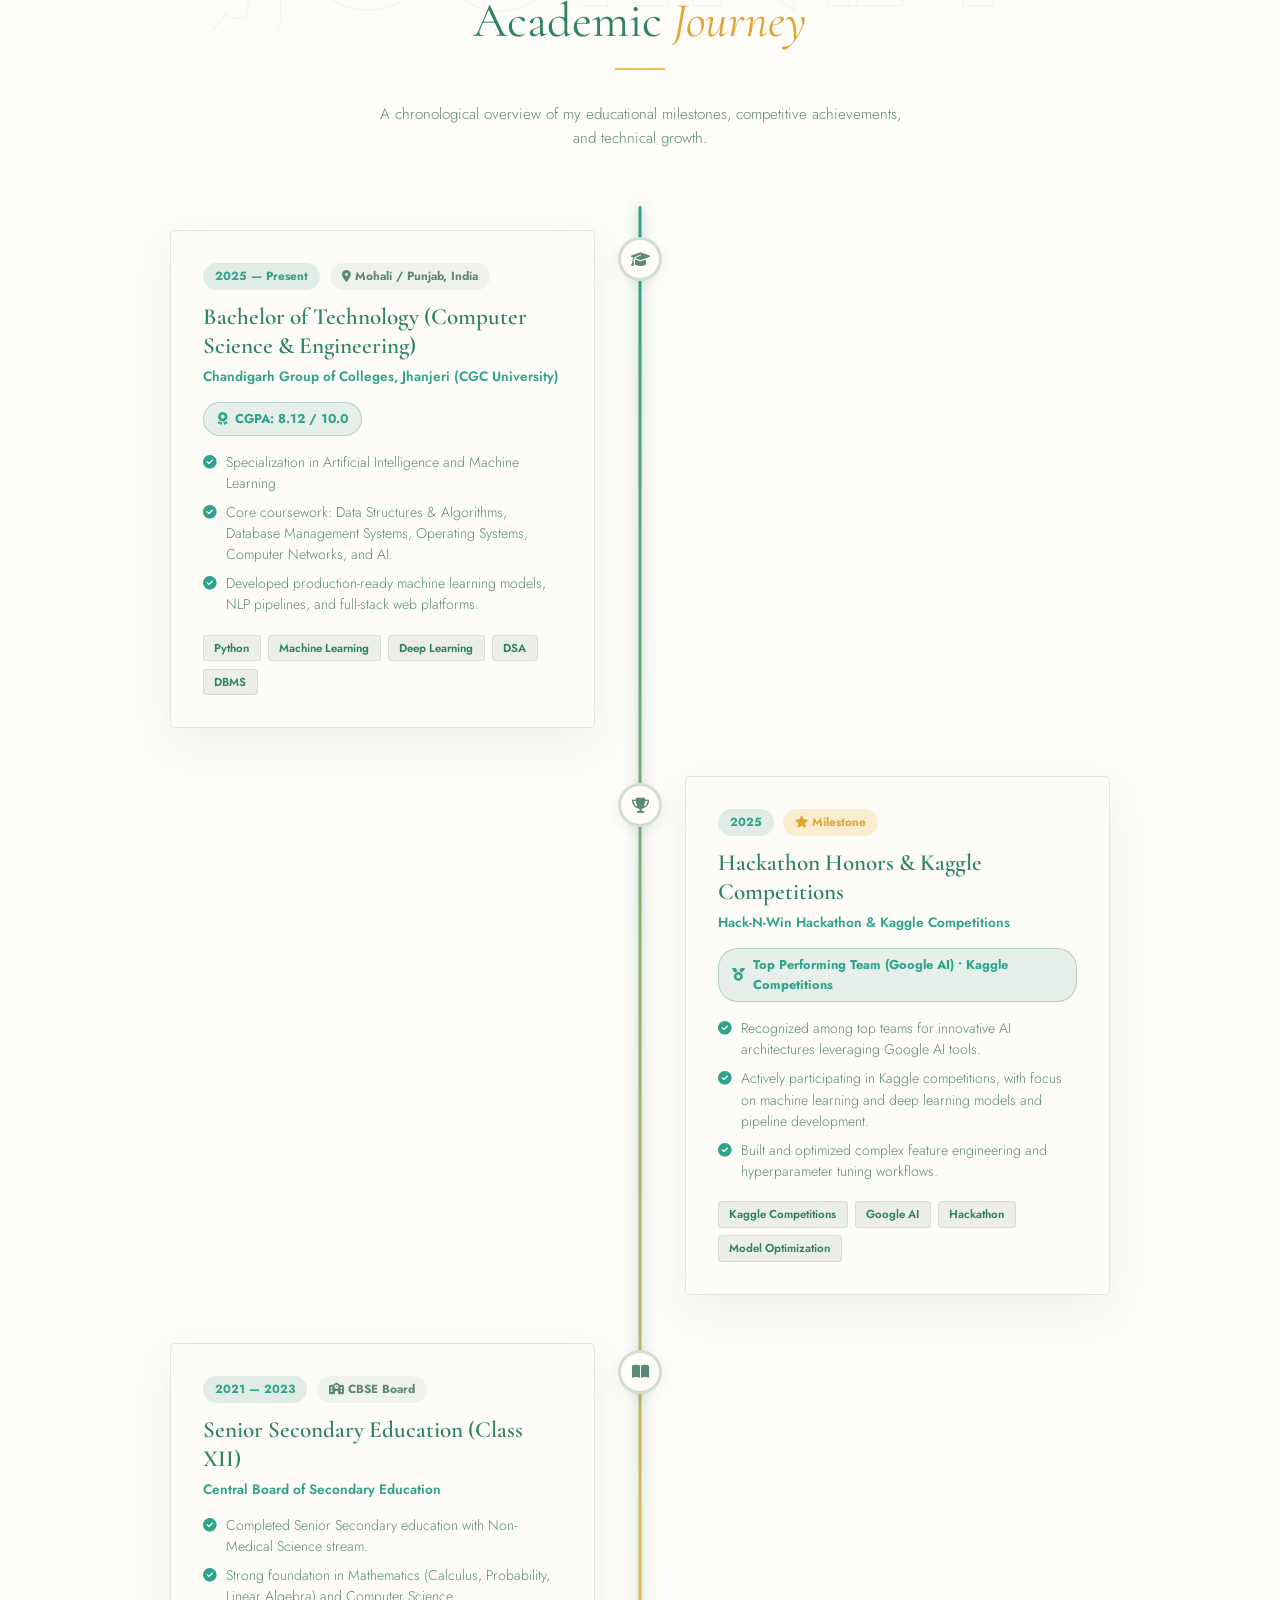
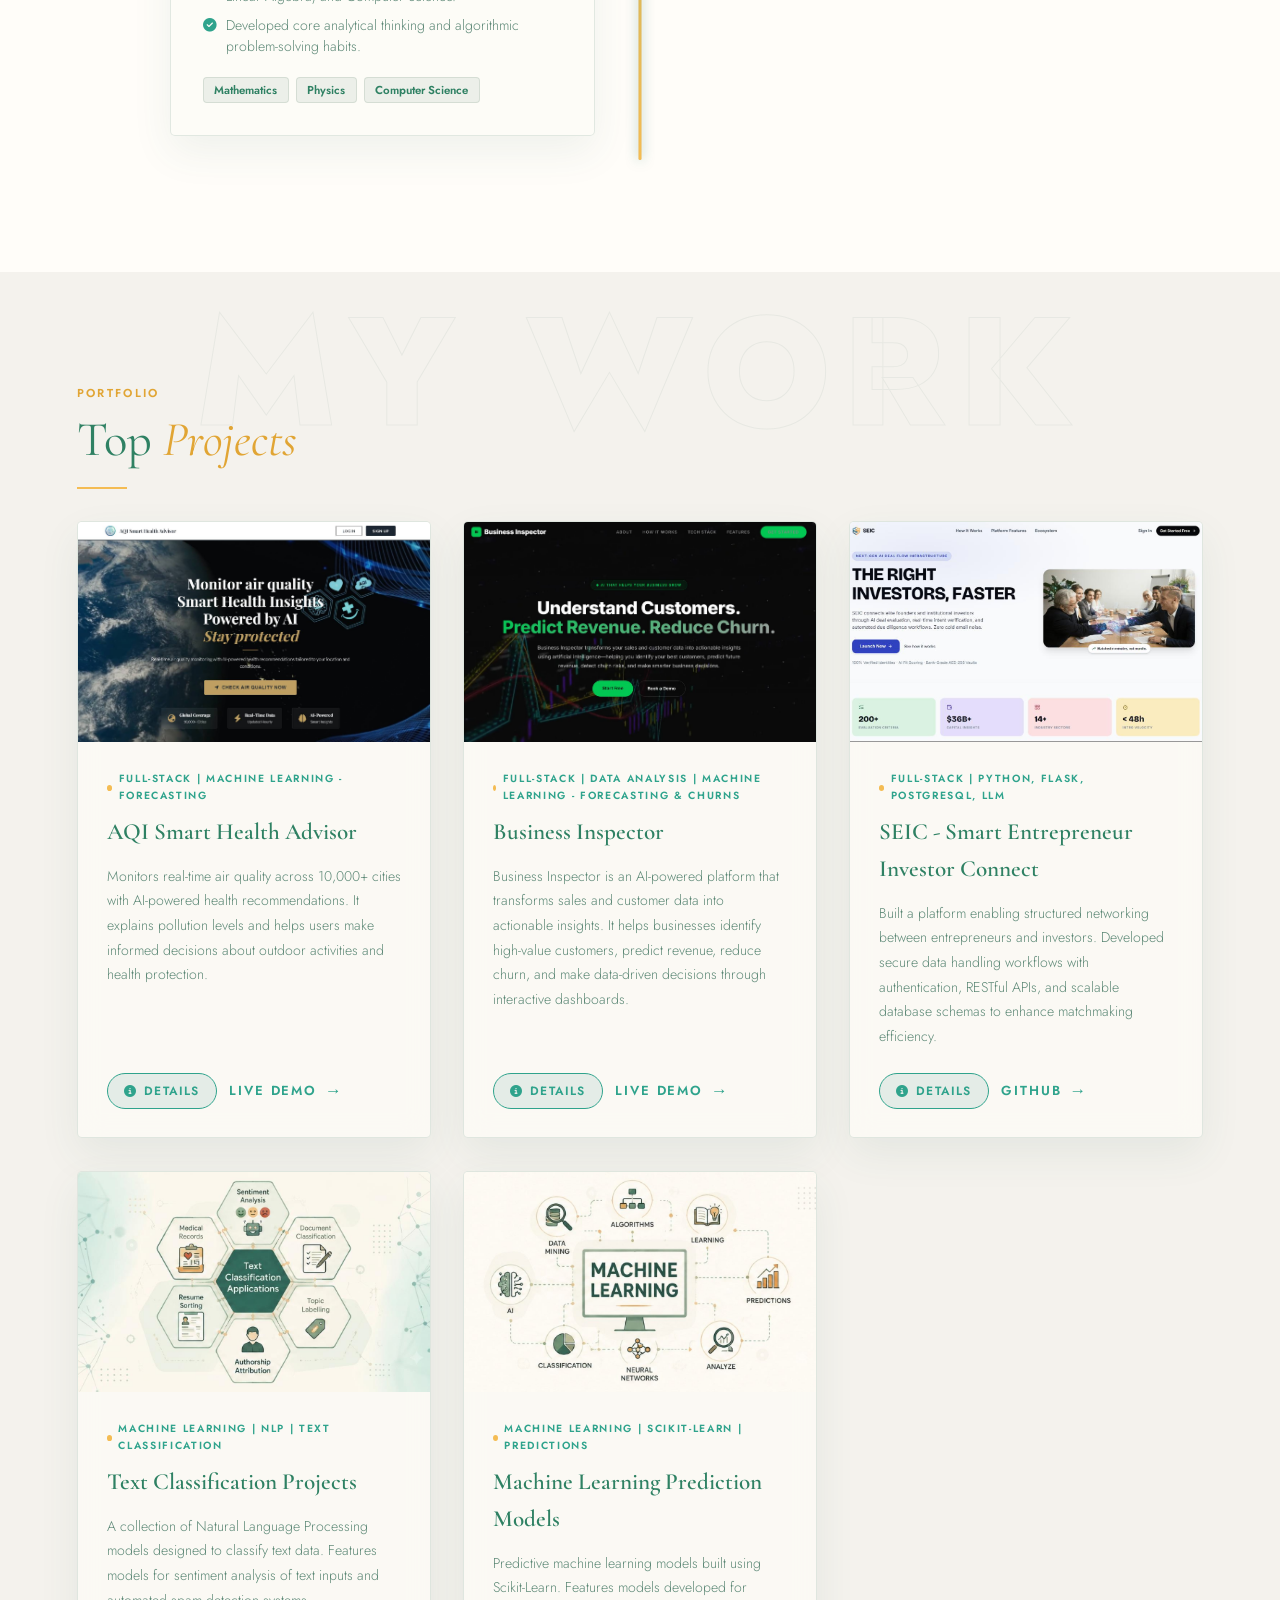
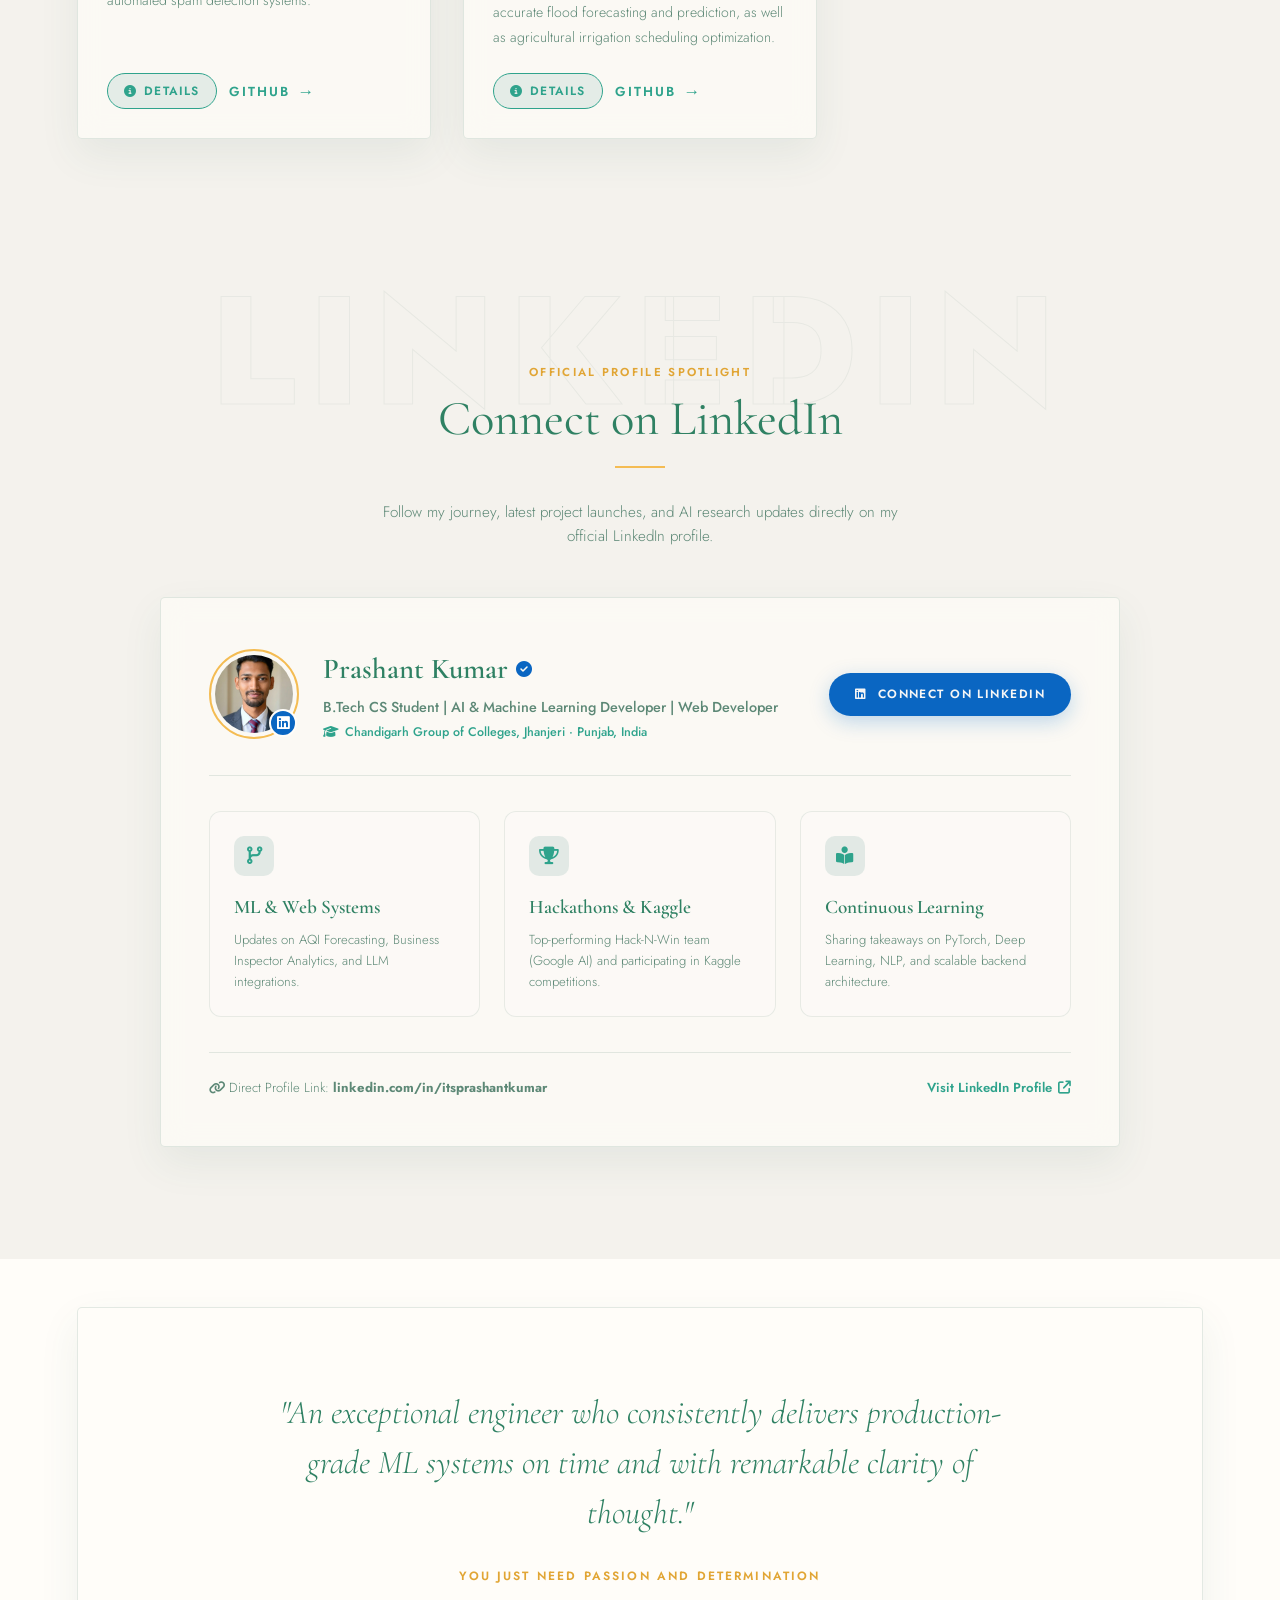
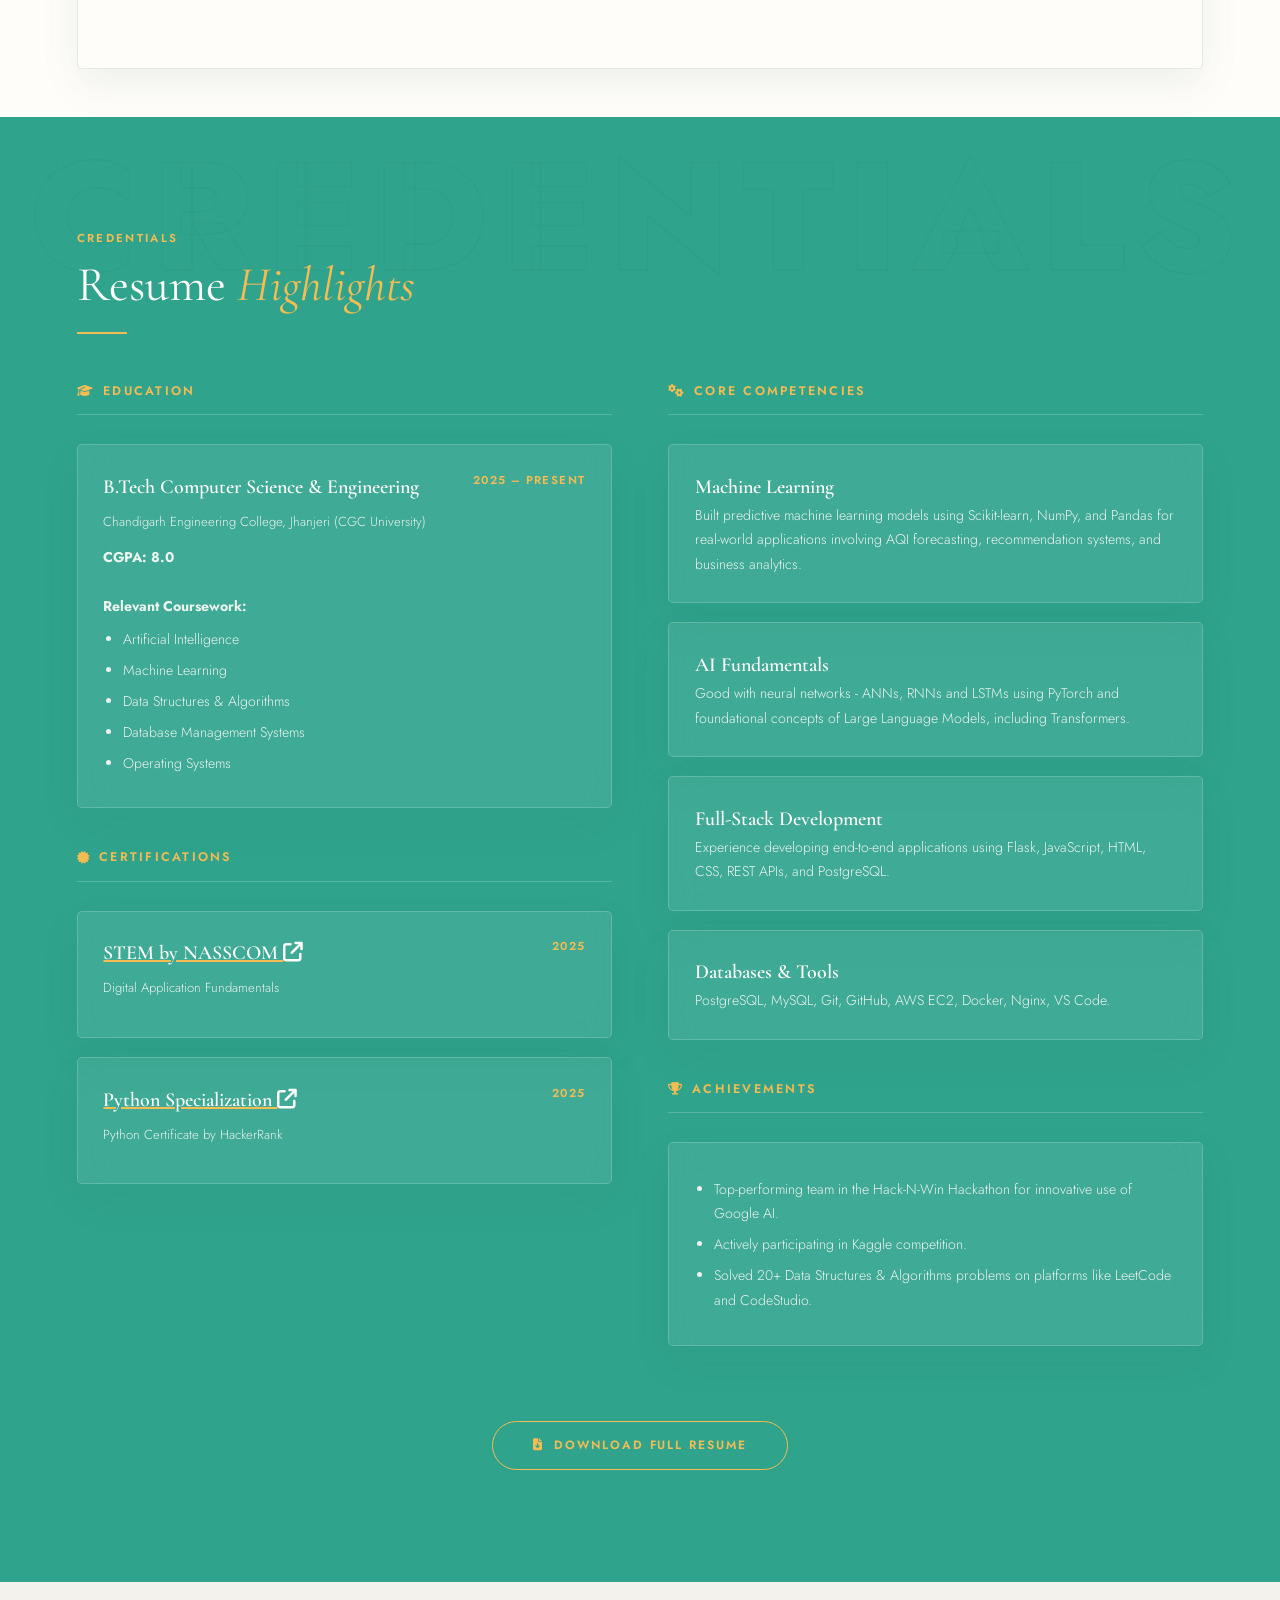
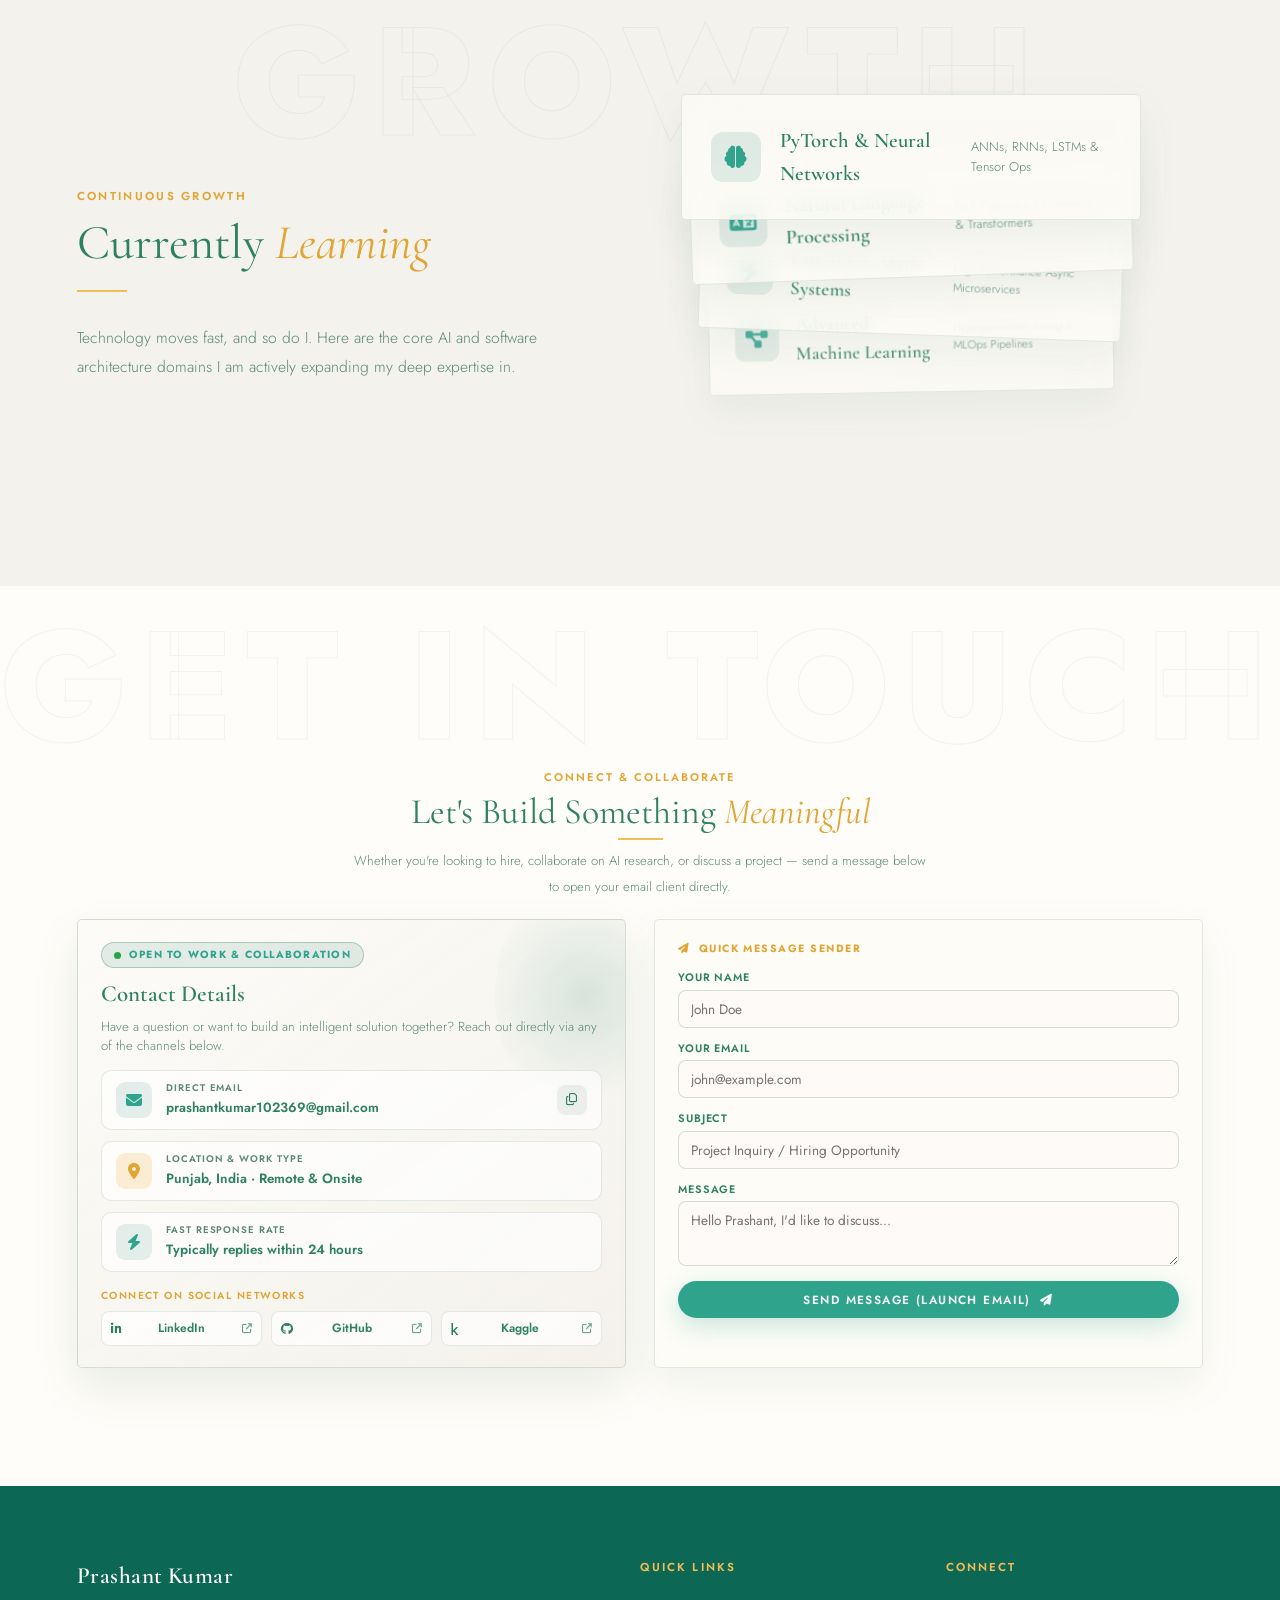
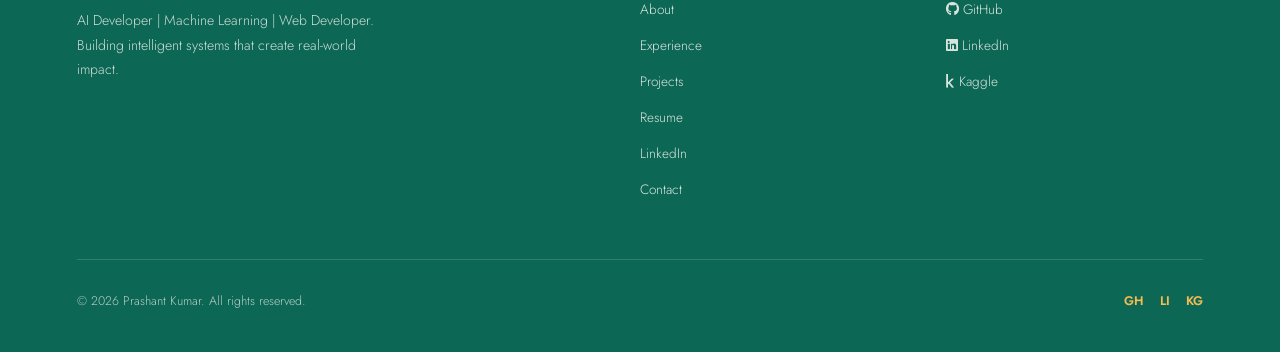
==== commit 142ba809: "imporved portfolio and added new section and a favicon" ====
--- a/portfolio.html
+++ b/portfolio.html
@@ -13,8 +13,13 @@
   
   <!-- FontAwesome 6 for Icons -->
   <link rel="stylesheet" href="https://cdnjs.cloudflare.com/ajax/libs/font-awesome/6.5.2/css/all.min.css" />
+  <!-- Devicon for colored tech icons -->
+  <link rel="stylesheet" href="https://cdn.jsdelivr.net/gh/devicons/devicon@latest/devicon.min.css">
   
-  <link rel="stylesheet" href="portfolio.css?v=4" />
+  <!-- Favicon -->
+  <link rel="icon" type="image/png" href="images/portfolio_favicon.jpg">
+  <!-- css -->
+  <link rel="stylesheet" href="portfolio.css?v=13" />
   <script src="portfolio.js" defer></script>
 </head>
 <body>
@@ -30,6 +35,7 @@
     </a>
     <ul class="nav-links" id="navLinks">
       <li><a href="#about">About</a></li>
+      <li><a href="#skills">Skills</a></li>
       <li><a href="#experience">Experience</a></li>
       <li><a href="#projects">Projects</a></li>
       <li><a href="#resume">Resume</a></li>
@@ -53,66 +59,127 @@
 
     <!-- ── HERO ──────────────────────────────── -->
     <section class="hero" id="home">
-      <div class="hero-bg-name-wrapper">
-        <span class="bg-name-first">PRASHANT</span>
-        <span class="bg-name-last">KUMAR</span>
-      </div>
-
-      <div class="hero-left">
-        <div class="hero-badge">
-          <span class="badge-dot"></span>
-          Available for New Projects &amp; Roles
-        </div>
-        <p class="hero-eyebrow">AI Developer | Machine Learning Developer | Web Developer</p>
-        <h1 class="hero-heading">
-          Building <span class="text-emerald">Intelligent</span><br>
-          <span class="text-gold">Systems</span>
-        </h1>
-        <p class="hero-sub">that actually work.</p>
-        <p class="hero-desc">
-          Turning complex data into production-ready ML models and scalable AI solutions. From research to deployment — I bridge the gap between cutting-edge algorithms and real-world impact.
-        </p>
-
-        <div class="hero-btns">
-          <a href="#projects" class="btn-primary">
-            <span>View Projects</span>
-            <i class="fa-solid fa-arrow-right"></i>
-          </a>
-          <a href="#contact" class="btn-secondary">
-            <span>Get in Touch</span>
-          </a>
-        </div>
-
-        <div class="hero-stats">
-          <div class="stat-item">
-            <span class="stat-number" data-target="8.12">8.12</span>
-            <span class="stat-label">CGPA (B.Tech CSE)</span>
-          </div>
-          <div class="stat-divider"></div>
-          <div class="stat-item">
-            <span class="stat-number" data-target="5">5+</span>
-            <span class="stat-label">Featured Projects</span>
-          </div>
-          <div class="stat-divider"></div>
-          <div class="stat-item">
-            <span class="stat-number" data-target="15+">#1</span>
-            <span class="stat-label">ML/DL Model</span>
-          </div>
-          <div class="stat-divider"></div>
-          <div class="stat-item">
-            <span class="stat-number" data-target="24">24+</span>
-            <span class="stat-label">DSA Solved</span>
-          </div>
-        </div>
-      </div>
-
-      <div class="hero-right">
-        <div class="hero-img-card glass-card">
-          <div class="hero-img-wrap">
-            <img src="images/hero_img.jpg" alt="Modern AI" />
-          </div>
-        </div>
-        <div class="hero-burst"></div>
+      <!-- Subtle Decorative Tech Glow Aura -->
+      <div class="hero-ambient-aura"></div>
+
+      <div class="hero-container">
+        <!-- Hero Content (Left Column) -->
+        <div class="hero-left">
+          <!-- Status Pill -->
+          <div class="hero-badge">
+            <span class="badge-beacon">
+              <span class="beacon-core"></span>
+              <span class="beacon-wave"></span>
+            </span>
+            <span>Available for AI / ML &amp; SDE Roles</span>
+          </div>
+
+          <!-- Eyebrow Subtitle -->
+          <div class="hero-roles">
+            <span class="role-item"><i class="fa-solid fa-brain"></i> AI &amp; ML Developer</span>
+            <span class="role-bullet">•</span>
+            <span class="role-item"><i class="fa-solid fa-code"></i> Web Developer</span>
+          </div>
+
+          <!-- Main Heading -->
+          <h1 class="hero-heading">
+            Building <span class="text-emerald">Intelligent</span><br>
+            <span class="text-gold">Systems &amp; Models</span>
+          </h1>
+
+          <p class="hero-sub">that transform complex data into real-world impact.</p>
+
+          <p class="hero-desc">
+            Computer Science engineer specializing in production-grade Machine Learning, Deep Learning computer vision models, and scalable intelligent web applications.
+          </p>
+
+          <!-- Action Buttons -->
+          <div class="hero-btns">
+            <a href="#projects" class="btn-primary hero-btn-main">
+              <span>View Featured Projects</span>
+              <i class="fa-solid fa-arrow-right"></i>
+            </a>
+            <a href="#contact" class="btn-secondary hero-btn-sub">
+              <i class="fa-regular fa-envelope"></i>
+              <span>Get in Touch</span>
+            </a>
+            <a href="#resume" class="btn-tertiary hero-btn-cv" title="View Resume">
+              <i class="fa-solid fa-file-arrow-down"></i>
+              <span>Resume</span>
+            </a>
+          </div>
+
+          <!-- Hero Metrics Bar -->
+          <div class="hero-stats glass-card">
+            <div class="stat-item">
+              <span class="stat-number" data-target="8.12">8.12</span>
+              <span class="stat-label">CGPA (B.Tech CSE)</span>
+            </div>
+            <div class="stat-divider"></div>
+            <div class="stat-item">
+              <span class="stat-number" data-target="5">5+</span>
+              <span class="stat-label">Featured Projects</span>
+            </div>
+            <div class="stat-divider"></div>
+            <div class="stat-item">
+              <span class="stat-number" data-target="15">15+</span>
+              <span class="stat-label">ML/DL Models</span>
+            </div>
+            <div class="stat-divider"></div>
+            <div class="stat-item">
+              <span class="stat-number" data-target="24">24+</span>
+              <span class="stat-label">DSA Solved</span>
+            </div>
+          </div>
+        </div>
+
+        <!-- Hero Visual (Right Column) -->
+        <div class="hero-right">
+          <div class="hero-visual-stage">
+            <!-- Ambient Dual-Glow Aura -->
+            <div class="hero-glow-layer"></div>
+
+            <!-- Avatar Centerpiece Card -->
+            <div class="hero-img-card glass-card">
+              <div class="hero-img-wrap">
+                <img src="images/hero_img.jpg" alt="Prashant Kumar - Modern AI" />
+              </div>
+            </div>
+
+            <!-- Floating Interactive Card 1: Deep Learning -->
+            <div class="floating-chip chip-dl glass-card">
+              <div class="chip-icon dl-icon">
+                <i class="fa-solid fa-network-wired"></i>
+              </div>
+              <div class="chip-text">
+                <span class="chip-title">Deep Learning</span>
+                <span class="chip-subtitle">PyTorch • CNNs • NLP</span>
+              </div>
+            </div>
+
+            <!-- Floating Interactive Card 2: GenAI -->
+            <div class="floating-chip chip-genai glass-card">
+              <div class="chip-icon genai-icon">
+                <i class="fa-solid fa-robot"></i>
+              </div>
+              <div class="chip-text">
+                <span class="chip-title">GenAI &amp; LLMs</span>
+                <span class="chip-subtitle">RAG • LangChain • FastAPI</span>
+              </div>
+            </div>
+
+            <!-- Floating Interactive Card 3: Status Badge -->
+            <div class="floating-chip chip-status glass-card">
+              <div class="chip-icon status-icon">
+                <i class="fa-solid fa-code-merge"></i>
+              </div>
+              <div class="chip-text">
+                <span class="chip-title">Production AI</span>
+                <span class="chip-subtitle">End-to-End Deployed</span>
+              </div>
+            </div>
+          </div>
+        </div>
       </div>
     </section>
 
@@ -353,56 +420,281 @@
         <p class="about-body">
           I'm a B.Tech Computer Science student passionate about Artificial Intelligence, Machine Learning, and Full-Stack Development. I enjoy building intelligent applications that solve real-world problems using predictive models, data analysis, and scalable web technologies. My goal is to build AI-powered software that creates real impact while continuously expanding my expertise in machine learning and modern AI systems.
         </p>
-        <div class="skills-grid">
-          <div class="skill-item"><i class="fa-brands fa-python"></i> Python</div>
-          <div class="skill-item"><i class="fa-solid fa-brain"></i> Machine Learning</div>
-          <div class="skill-item"><i class="fa-solid fa-chart-line"></i> Scikit-learn</div>
-          <div class="skill-item"><i class="fa-solid fa-server"></i> Flask &amp; FastAPI (Basics)</div>
-          <div class="skill-item"><i class="fa-solid fa-database"></i> SQL</div>
-          <div class="skill-item"><i class="fa-brands fa-js"></i> JavaScript (Basics)</div>
-          <div class="skill-item"><i class="fa-solid fa-eye"></i> Computer Vision</div>
-          <div class="skill-item"><i class="fa-solid fa-fire"></i> PyTorch (Basics)</div>
-          <div class="skill-item"><i class="fa-solid fa-robot"></i> LLMs (Basics)</div>
-          <div class="skill-item"><i class="fa-brands fa-aws"></i> AWS EC2</div>
-          <div class="skill-item"><i class="fa-brands fa-git-alt"></i> Git &amp; GitHub</div>
-          <div class="skill-item"><i class="fa-solid fa-network-wired"></i> REST APIs</div>
-        </div>
-        <a href="#contact" class="btn-secondary" style="margin-top:1.5rem;display:inline-flex;">
-          <span>Work with me</span>
-          <i class="fa-solid fa-arrow-right"></i>
-        </a>
+        <div class="about-actions-box">
+          <a href="#contact" class="btn-primary">
+            <span>Work with me</span>
+            <i class="fa-solid fa-arrow-right"></i>
+          </a>
+          <a href="https://drive.google.com/file/d/1z210_nff-q9jMVr-Kujzx6UfAVVYUFQy/view?usp=drive_link" target="_blank" rel="noopener noreferrer" class="btn-secondary">
+            <i class="fa-solid fa-file-arrow-down"></i>
+            <span>Download Resume</span>
+          </a>
+        </div>
       </div>
     </section>
 
-    <!-- ── EXPERIENCE & EDUCATION ────────────────── -->
+    <!-- ── NEW SKILLS SECTION (TECH ARSENAL) ────── -->
+    <section class="section skills-section" id="skills">
+      <div class="skills-bg-title-wrapper">
+        <span class="skills-bg-title">SKILLS</span>
+      </div>
+      <div class="container">
+        <div class="section-header text-center reveal">
+          <p class="section-label">Tech Arsenal</p>
+          <h2 class="section-title">Skills &amp; <em>Technologies</em></h2>
+          <div class="divider margin-auto"></div>
+          <p class="section-subtext">A categorized overview of core tools, libraries, and frameworks I use to engineer scalable ML models and software systems.</p>
+        </div>
+
+        <div class="skills-category-grid">
+          <!-- Category 1: Programming -->
+          <div class="skill-category-card glass-card reveal">
+            <div class="category-header">
+              <div class="category-icon-box">
+                <i class="fa-solid fa-code"></i>
+              </div>
+              <div class="category-title-wrap">
+                <h3 class="category-title">Programming</h3>
+                <span class="category-count">5 Technologies</span>
+              </div>
+            </div>
+            <div class="skill-pills-wrap">
+              <div class="tech-pill"><i class="devicon-python-plain colored"></i><span>Python</span></div>
+              <div class="tech-pill"><i class="devicon-cplusplus-plain colored"></i><span>C++</span></div>
+              <div class="tech-pill"><i class="devicon-c-plain colored"></i><span>C</span></div>
+              <div class="tech-pill"><i class="devicon-javascript-plain colored"></i><span>JavaScript</span></div>
+              <div class="tech-pill"><i class="devicon-mysql-plain colored"></i><span>SQL</span></div>
+            </div>
+          </div>
+
+          <!-- Category 2: Machine Learning & Data -->
+          <div class="skill-category-card glass-card reveal">
+            <div class="category-header">
+              <div class="category-icon-box">
+                <i class="fa-solid fa-brain"></i>
+              </div>
+              <div class="category-title-wrap">
+                <h3 class="category-title">Machine Learning &amp; Data</h3>
+                <span class="category-count">7 Technologies</span>
+              </div>
+            </div>
+            <div class="skill-pills-wrap">
+              <div class="tech-pill"><i class="devicon-scikitlearn-plain colored"></i><span>Scikit-Learn</span></div>
+              <div class="tech-pill"><i class="devicon-numpy-plain colored"></i><span>NumPy</span></div>
+              <div class="tech-pill"><i class="devicon-pandas-plain colored"></i><span>Pandas</span></div>
+              <div class="tech-pill"><i class="devicon-matplotlib-plain colored"></i><span>Matplotlib</span></div>
+              <div class="tech-pill"><i class="fa-solid fa-chart-area" style="color: #4C72B0;"></i><span>Seaborn</span></div>
+              <div class="tech-pill"><i class="fa-solid fa-filter" style="color: #2FA38C;"></i><span>Feature Engineering</span></div>
+              <div class="tech-pill"><i class="fa-solid fa-square-poll-vertical" style="color: #E1A534;"></i><span>Model Evaluation</span></div>
+            </div>
+          </div>
+
+          <!-- Category 3: Deep Learning & Vision -->
+          <div class="skill-category-card glass-card reveal">
+            <div class="category-header">
+              <div class="category-icon-box">
+                <i class="fa-solid fa-network-wired"></i>
+              </div>
+              <div class="category-title-wrap">
+                <h3 class="category-title">Deep Learning &amp; AI</h3>
+                <span class="category-count">6 Technologies</span>
+              </div>
+            </div>
+            <div class="skill-pills-wrap">
+              <div class="tech-pill"><i class="devicon-pytorch-original colored"></i><span>PyTorch</span></div>
+              <div class="tech-pill"><i class="devicon-tensorflow-original colored"></i><span>TensorFlow</span></div>
+              <div class="tech-pill"><i class="devicon-opencv-plain colored"></i><span>OpenCV</span></div>
+              <div class="tech-pill"><i class="fa-solid fa-diagram-project" style="color: #2FA38C;"></i><span>ANNs &amp; CNNs</span></div>
+              <div class="tech-pill"><i class="fa-solid fa-wave-square" style="color: #2FA38C;"></i><span>RNNs &amp; LSTMs</span></div>
+              <div class="tech-pill"><img src="https://upload.wikimedia.org/wikipedia/commons/a/ae/Keras_logo.svg" style="width:16px; height:16px;" alt="Keras"/><span>Keras</span></div>
+            </div>
+          </div>
+
+          <!-- Category 4: LLMs, NLP & GenAI -->
+          <div class="skill-category-card glass-card reveal">
+            <div class="category-header">
+              <div class="category-icon-box">
+                <i class="fa-solid fa-robot"></i>
+              </div>
+              <div class="category-title-wrap">
+                <h3 class="category-title">LLMs, NLP &amp; GenAI</h3>
+                <span class="category-count">6 Technologies</span>
+              </div>
+            </div>
+            <div class="skill-pills-wrap">
+              <div class="tech-pill"><img src="https://huggingface.co/front/assets/huggingface_logo-noborder.svg" style="width:16px; height:16px;" alt="Hugging Face"/><span>Hugging Face</span></div>
+              <div class="tech-pill"><i class="fa-solid fa-link" style="color: #1C3A2F;"></i><span>LangChain</span></div>
+              <div class="tech-pill"><i class="fa-solid fa-brain" style="color: #2FA38C;"></i><span>RAG Pipelines</span></div>
+              <div class="tech-pill"><i class="fa-solid fa-font" style="color: #2FA38C;"></i><span>NLP Pipelines</span></div>
+              <div class="tech-pill"><i class="fa-solid fa-magnifying-glass-chart" style="color: #00A3E0;"></i><span>FAISS Vector DB</span></div>
+              <div class="tech-pill"><i class="fa-solid fa-wand-magic-sparkles" style="color: #2FA38C;"></i><span>Prompt Design</span></div>
+            </div>
+          </div>
+
+          <!-- Category 5: Web & Backend -->
+          <div class="skill-category-card glass-card reveal">
+            <div class="category-header">
+              <div class="category-icon-box">
+                <i class="fa-solid fa-server"></i>
+              </div>
+              <div class="category-title-wrap">
+                <h3 class="category-title">Web &amp; Backend</h3>
+                <span class="category-count">6 Technologies</span>
+              </div>
+            </div>
+            <div class="skill-pills-wrap">
+              <div class="tech-pill"><i class="devicon-fastapi-plain colored"></i><span>FastAPI</span></div>
+              <div class="tech-pill"><i class="devicon-flask-original colored"></i><span>Flask</span></div>
+              <div class="tech-pill"><i class="fa-solid fa-arrows-split-up-and-left" style="color: #00599C;"></i><span>RESTful APIs</span></div>
+              <div class="tech-pill"><i class="devicon-html5-plain colored"></i><span>HTML5</span></div>
+              <div class="tech-pill"><i class="devicon-css3-plain colored"></i><span>CSS3</span></div>
+              <div class="tech-pill"><i class="devicon-javascript-plain colored"></i><span>JavaScript</span></div>
+            </div>
+          </div>
+
+          <!-- Category 6: Cloud, DevOps & Tools -->
+          <div class="skill-category-card glass-card reveal">
+            <div class="category-header">
+              <div class="category-icon-box">
+                <i class="fa-solid fa-cloud"></i>
+              </div>
+              <div class="category-title-wrap">
+                <h3 class="category-title">Cloud, DevOps &amp; Tools</h3>
+                <span class="category-count">7 Technologies</span>
+              </div>
+            </div>
+            <div class="skill-pills-wrap">
+              <div class="tech-pill"><i class="devicon-github-original colored"></i><span>Git &amp; GitHub</span></div>
+              <div class="tech-pill"><i class="devicon-docker-plain colored"></i><span>Docker</span></div>
+              <div class="tech-pill"><i class="devicon-amazonwebservices-plain-wordmark colored"></i><span>AWS EC2</span></div>
+              <div class="tech-pill"><i class="devicon-postman-plain colored"></i><span>Postman</span></div>
+              <div class="tech-pill"><i class="devicon-linux-plain colored"></i><span>Linux / Bash</span></div>
+              <div class="tech-pill"><i class="devicon-vscode-plain colored"></i><span>VS Code</span></div>
+              <div class="tech-pill"><i class="devicon-postgresql-plain colored"></i><span>PostgreSQL &amp; MySQL</span></div>
+            </div>
+          </div>
+        </div>
+      </div>
+    </section>
+
+    <!-- ── EXPERIENCE & EDUCATION (SCROLL TIMELINE) ── -->
     <section class="section experience" id="experience">
       <div class="exp-bg-title-wrapper">
-        <span class="exp-bg-title">EXPERIENCE</span>
+        <span class="exp-bg-title">JOURNEY</span>
       </div>
       <div class="container">
-        <p class="section-label reveal">Education &amp; Experience</p>
-        <h2 class="section-title reveal">Education &amp; <em>Journey</em></h2>
-        <div class="divider reveal"></div>
-
-        <div class="exp-grid">
-          <div class="exp-item glass-card reveal">
-            <div class="exp-date">2023 — Present</div>
-            <div class="exp-right">
-              <div class="exp-role">B.Tech Computer Science</div>
-              <div class="exp-company">Chandigarh Group of Colleges, Jhanjeri</div>
-              <p class="exp-desc">
-                Pursuing a Bachelor's degree in Computer Science with coursework in Data Structures &amp; Algorithms, Database Management Systems, Operating Systems, Artificial Intelligence, and Machine Learning. <br><br>
-                <strong class="highlight-badge"><i class="fa-solid fa-award"></i> CGPA: 8.0</strong>
-              </p>
-              <div class="exp-tags">
-                <span class="exp-tag">Python</span>
-                <span class="exp-tag">JavaScript</span>
-                <span class="exp-tag">C/C++</span>
-                <span class="exp-tag">DBMS</span>
-                <span class="exp-tag">OOP</span>
-                <span class="exp-tag">DSA</span>
-              </div>
-            </div>
+        <div class="section-header text-center reveal">
+          <p class="section-label">Education &amp; Experience</p>
+          <h2 class="section-title">Academic <em>Journey</em></h2>
+          <div class="divider margin-auto"></div>
+          <p class="section-subtext">A chronological overview of my educational milestones, competitive achievements, and technical growth.</p>
+        </div>
+
+        <div class="timeline-wrapper">
+          <!-- Animated Center Progress Line -->
+          <div class="timeline-line-track">
+            <div class="timeline-line-progress" id="timelineProgress"></div>
+          </div>
+
+          <div class="timeline-items">
+            
+            <!-- Milestone 1 -->
+            <div class="timeline-item timeline-left reveal" data-step="1">
+              <div class="timeline-node">
+                <span class="node-dot"></span>
+                <i class="fa-solid fa-graduation-cap node-icon"></i>
+              </div>
+              <div class="timeline-card glass-card">
+                <div class="card-meta">
+                  <span class="meta-pill year-pill">2025 — Present</span>
+                  <span class="meta-pill location-pill"><i class="fa-solid fa-location-dot"></i> Mohali / Punjab, India</span>
+                </div>
+                <h3 class="timeline-title">Bachelor of Technology (Computer Science &amp; Engineering)</h3>
+                <h4 class="timeline-institution">Chandigarh Group of Colleges, Jhanjeri (CGC University)</h4>
+                
+                <div class="grade-badge">
+                  <i class="fa-solid fa-award"></i>
+                  <span>CGPA: 8.12 / 10.0</span>
+                </div>
+
+                <ul class="timeline-bullets">
+                  <li><i class="fa-solid fa-circle-check"></i> Specialization in Artificial Intelligence and Machine Learning.</li>
+                  <li><i class="fa-solid fa-circle-check"></i> Core coursework: Data Structures &amp; Algorithms, Database Management Systems, Operating Systems, Computer Networks, and AI.</li>
+                  <li><i class="fa-solid fa-circle-check"></i> Developed production-ready machine learning models, NLP pipelines, and full-stack web platforms.</li>
+                </ul>
+
+                <div class="timeline-tags">
+                  <span class="t-tag">Python</span>
+                  <span class="t-tag">Machine Learning</span>
+                  <span class="t-tag">Deep Learning</span>
+                  <span class="t-tag">DSA</span>
+                  <span class="t-tag">DBMS</span>
+                </div>
+              </div>
+            </div>
+
+            <!-- Milestone 2 -->
+            <div class="timeline-item timeline-right reveal" data-step="2">
+              <div class="timeline-node">
+                <span class="node-dot"></span>
+                <i class="fa-solid fa-trophy node-icon"></i>
+              </div>
+              <div class="timeline-card glass-card">
+                <div class="card-meta">
+                  <span class="meta-pill year-pill">2025</span>
+                  <span class="meta-pill highlight-pill"><i class="fa-solid fa-star"></i> Milestone</span>
+                </div>
+                <h3 class="timeline-title">Hackathon Honors &amp; Kaggle Competitions</h3>
+                <h4 class="timeline-institution">Hack-N-Win Hackathon &amp; Kaggle Competitions</h4>
+
+                <div class="grade-badge">
+                  <i class="fa-solid fa-medal"></i>
+                  <span>Top Performing Team (Google AI) &bull; Kaggle Competitions</span>
+                </div>
+
+                <ul class="timeline-bullets">
+                  <li><i class="fa-solid fa-circle-check"></i> Recognized among top teams for innovative AI architectures leveraging Google AI tools.</li>
+                  <li><i class="fa-solid fa-circle-check"></i> Actively participating in Kaggle competitions, with focus on machine learning and deep learning models and pipeline development.</li>
+                  <li><i class="fa-solid fa-circle-check"></i> Built and optimized complex feature engineering and hyperparameter tuning workflows.</li>
+                </ul>
+
+                <div class="timeline-tags">
+                  <span class="t-tag">Kaggle Competitions</span>
+                  <span class="t-tag">Google AI</span>
+                  <span class="t-tag">Hackathon</span>
+                  <span class="t-tag">Model Optimization</span>
+                </div>
+              </div>
+            </div>
+
+            <!-- Milestone 3 -->
+            <div class="timeline-item timeline-left reveal" data-step="3">
+              <div class="timeline-node">
+                <span class="node-dot"></span>
+                <i class="fa-solid fa-book-open node-icon"></i>
+              </div>
+              <div class="timeline-card glass-card">
+                <div class="card-meta">
+                  <span class="meta-pill year-pill">2021 — 2023</span>
+                  <span class="meta-pill location-pill"><i class="fa-solid fa-school"></i> CBSE Board</span>
+                </div>
+                <h3 class="timeline-title">Senior Secondary Education (Class XII)</h3>
+                <h4 class="timeline-institution">Central Board of Secondary Education</h4>
+
+                <ul class="timeline-bullets">
+                  <li><i class="fa-solid fa-circle-check"></i> Completed Senior Secondary education with Non-Medical Science stream.</li>
+                  <li><i class="fa-solid fa-circle-check"></i> Strong foundation in Mathematics (Calculus, Probability, Linear Algebra) and Computer Science.</li>
+                  <li><i class="fa-solid fa-circle-check"></i> Developed core analytical thinking and algorithmic problem-solving habits.</li>
+                </ul>
+
+                <div class="timeline-tags">
+                  <span class="t-tag">Mathematics</span>
+                  <span class="t-tag">Physics</span>
+                  <span class="t-tag">Computer Science</span>
+                </div>
+              </div>
+            </div>
+
           </div>
         </div>
       </div>
@@ -424,7 +716,7 @@
 
         <div class="projects-grid">
           <!-- Project 1 -->
-          <div class="project-card glass-card reveal">
+          <div class="project-card glass-card reveal" data-project-id="aqi">
             <div class="project-img">
               <img src="images/aqi_project.jpg" alt="AQI Smart Health Advisor Project" />
             </div>
@@ -432,14 +724,20 @@
               <p class="project-category">Full-Stack | Machine Learning - Forecasting</p>
               <h3 class="project-title">AQI Smart Health Advisor</h3>
               <p class="project-desc">Monitors real-time air quality across 10,000+ cities with AI-powered health recommendations. It explains pollution levels and helps users make informed decisions about outdoor activities and health protection.</p>
-              <a href="https://aqi.prashantbuilds.in/" target="_blank" rel="noopener" class="project-link">
-                <span>View project</span>
-              </a>
+              <div class="project-actions-row">
+                <button type="button" class="btn-project-details" data-open-project="aqi">
+                  <i class="fa-solid fa-circle-info"></i>
+                  <span>Details</span>
+                </button>
+                <a href="https://aqi.prashantbuilds.in/" target="_blank" rel="noopener" class="project-link">
+                  <span>Live demo</span>
+                </a>
+              </div>
             </div>
           </div>
 
           <!-- Project 2 -->
-          <div class="project-card glass-card reveal">
+          <div class="project-card glass-card reveal" data-project-id="inspector">
             <div class="project-img">
               <img src="images/business_inspector_project.jpg" alt="Business Inspector Project" />
             </div>
@@ -447,14 +745,20 @@
               <p class="project-category">Full-Stack | Data Analysis | Machine Learning - Forecasting &amp; Churns</p>
               <h3 class="project-title">Business Inspector</h3>
               <p class="project-desc">Business Inspector is an AI-powered platform that transforms sales and customer data into actionable insights. It helps businesses identify high-value customers, predict revenue, reduce churn, and make data-driven decisions through interactive dashboards.</p>
-              <a href="https://inspector.prashantbuilds.in/" target="_blank" rel="noopener" class="project-link">
-                <span>View project</span>
-              </a>
+              <div class="project-actions-row">
+                <button type="button" class="btn-project-details" data-open-project="inspector">
+                  <i class="fa-solid fa-circle-info"></i>
+                  <span>Details</span>
+                </button>
+                <a href="https://inspector.prashantbuilds.in/" target="_blank" rel="noopener" class="project-link">
+                  <span>Live demo</span>
+                </a>
+              </div>
             </div>
           </div>
 
           <!-- Project 3 -->
-          <div class="project-card glass-card reveal">
+          <div class="project-card glass-card reveal" data-project-id="seic">
             <div class="project-img">
               <img src="images/seic_project.jpg" alt="SEIC Platform Project" />
             </div>
@@ -462,14 +766,20 @@
               <p class="project-category">Full-Stack | Python, Flask, PostgreSQL, LLM</p>
               <h3 class="project-title">SEIC - Smart Entrepreneur Investor Connect</h3>
               <p class="project-desc">Built a platform enabling structured networking between entrepreneurs and investors. Developed secure data handling workflows with authentication, RESTful APIs, and scalable database schemas to enhance matchmaking efficiency.</p>
-              <a href="#" class="project-link">
-                <span>View project</span>
-              </a>
+              <div class="project-actions-row">
+                <button type="button" class="btn-project-details" data-open-project="seic">
+                  <i class="fa-solid fa-circle-info"></i>
+                  <span>Details</span>
+                </button>
+                <a href="https://github.com/Prashant-Kumar-Codes" target="_blank" rel="noopener" class="project-link">
+                  <span>GitHub</span>
+                </a>
+              </div>
             </div>
           </div>
 
           <!-- Project 4 -->
-          <div class="project-card glass-card reveal">
+          <div class="project-card glass-card reveal" data-project-id="nlp">
             <div class="project-img">
               <img src="images/Text_Classification.jpg" alt="Text Classification Projects" />
             </div>
@@ -477,19 +787,20 @@
               <p class="project-category">Machine Learning | NLP | Text Classification</p>
               <h3 class="project-title">Text Classification Projects</h3>
               <p class="project-desc">A collection of Natural Language Processing models designed to classify text data. Features models for sentiment analysis of text inputs and automated spam detection systems.</p>
-              <div class="project-links">
+              <div class="project-actions-row">
+                <button type="button" class="btn-project-details" data-open-project="nlp">
+                  <i class="fa-solid fa-circle-info"></i>
+                  <span>Details</span>
+                </button>
                 <a href="https://github.com/Prashant-Kumar-Codes/NLP/tree/main/7_NLP_Projects/1_Text_Classification/1_Sentiment_Analysis" target="_blank" rel="noopener" class="project-link">
-                  <i class="fa-brands fa-github"></i> <span>Sentiment Analysis</span>
+                  <span>GitHub</span>
                 </a>
-                <a href="https://github.com/Prashant-Kumar-Codes/NLP/tree/main/7_NLP_Projects/1_Text_Classification/2_Spam_Detection" target="_blank" rel="noopener" class="project-link">
-                  <i class="fa-brands fa-github"></i> <span>Spam Detection</span>
-                </a>
               </div>
             </div>
           </div>
 
           <!-- Project 5 -->
-          <div class="project-card glass-card reveal">
+          <div class="project-card glass-card reveal" data-project-id="prediction">
             <div class="project-img">
               <img src="images/Machine_Learning_Prediction.jpg" alt="Machine Learning Prediction Models" />
             </div>
@@ -497,13 +808,14 @@
               <p class="project-category">Machine Learning | Scikit-Learn | Predictions</p>
               <h3 class="project-title">Machine Learning Prediction Models</h3>
               <p class="project-desc">Predictive machine learning models built using Scikit-Learn. Features models developed for accurate flood forecasting and prediction, as well as agricultural irrigation scheduling optimization.</p>
-              <div class="project-links">
+              <div class="project-actions-row">
+                <button type="button" class="btn-project-details" data-open-project="prediction">
+                  <i class="fa-solid fa-circle-info"></i>
+                  <span>Details</span>
+                </button>
                 <a href="https://github.com/Prashant-Kumar-Codes/Machine-Learning-With-Scikit-Learn/tree/main/Projects/Codes/3_Flood_Prediction" target="_blank" rel="noopener" class="project-link">
-                  <i class="fa-brands fa-github"></i> <span>Flood Prediction</span>
+                  <span>GitHub</span>
                 </a>
-                <a href="https://github.com/Prashant-Kumar-Codes/Machine-Learning-With-Scikit-Learn/tree/main/Projects/Codes/4_Irrigation_Prediction" target="_blank" rel="noopener" class="project-link">
-                  <i class="fa-brands fa-github"></i> <span>Irrigation Prediction</span>
-                </a>
               </div>
             </div>
           </div>
@@ -511,6 +823,69 @@
 
       </div>
     </section>
+
+    <!-- ── PROJECT DETAILS MODAL POPUP ────────── -->
+    <div class="project-modal-backdrop" id="projectModalBackdrop">
+      <div class="project-modal-dialog glass-card" id="projectModalDialog">
+        <button class="modal-close-btn" id="modalCloseBtn" aria-label="Close Project Modal">
+          <i class="fa-solid fa-xmark"></i>
+        </button>
+
+        <div class="modal-content-grid">
+          <!-- Left Column: Rich Text, Details, Features & Links -->
+          <div class="modal-left-pane">
+            <div class="modal-category-badge" id="modalCategory">Full-Stack | Machine Learning</div>
+            <h2 class="modal-project-title" id="modalTitle">AQI Smart Health Advisor</h2>
+
+            <div class="modal-section-block">
+              <h4 class="modal-subheading">DESCRIPTION</h4>
+              <p class="modal-description-text" id="modalDescription">
+                A production-grade web platform and predictive machine learning engine designed to monitor real-time air pollution levels across global cities, offering proactive health alerts and forecasting trends.
+              </p>
+            </div>
+
+            <div class="modal-section-block">
+              <h4 class="modal-subheading">KEY FEATURES</h4>
+              <ul class="modal-features-list" id="modalFeatures">
+                <!-- Injected via JavaScript -->
+              </ul>
+            </div>
+
+            <div class="modal-section-block">
+              <h4 class="modal-subheading">TECHNOLOGIES &amp; ARCHITECTURE</h4>
+              <div class="modal-tech-pills" id="modalTechTags">
+                <!-- Injected via JavaScript -->
+              </div>
+            </div>
+
+            <div class="modal-actions-row" id="modalActions">
+              <!-- Injected via JavaScript -->
+            </div>
+          </div>
+
+          <!-- Right Column: Visual Preview & Specs -->
+          <div class="modal-right-pane">
+            <div class="modal-img-frame">
+              <img id="modalImage" src="images/aqi_project.jpg" alt="Project Preview" />
+            </div>
+            <div class="modal-specs-box glass-card">
+              <div class="spec-row">
+                <span class="spec-label"><i class="fa-solid fa-user-gear"></i> Role:</span>
+                <span class="spec-value" id="modalRole">Lead Developer &amp; ML Engineer</span>
+              </div>
+              <div class="spec-row">
+                <span class="spec-label"><i class="fa-solid fa-circle-check"></i> Status:</span>
+                <span class="spec-value" id="modalStatus">Deployed &amp; Live</span>
+              </div>
+              <div class="spec-row">
+                <span class="spec-label"><i class="fa-solid fa-chart-line"></i> Domain:</span>
+                <span class="spec-value" id="modalDomain">Environmental AI &amp; Analytics</span>
+              </div>
+            </div>
+          </div>
+        </div>
+      </div>
+    </div>
 
     <!-- ────────────────── AUTHENTIC LINKEDIN SPOTLIGHT HUB ────────────────── -->
     <section class="section linkedin-section" id="linkedin">
@@ -553,7 +928,7 @@
             <div class="spotlight-box">
               <div class="spotlight-box-icon"><i class="fa-solid fa-trophy"></i></div>
               <h4>Hackathons &amp; Kaggle</h4>
-              <p>Top-performing Hack-N-Win team (Google AI) and Rank #1 Kaggle competition achievements.</p>
+              <p>Top-performing Hack-N-Win team (Google AI) and participating in Kaggle competitions.</p>
             </div>
             <div class="spotlight-box">
               <div class="spotlight-box-icon"><i class="fa-solid fa-book-open-reader"></i></div>
@@ -653,7 +1028,7 @@
               <div class="resume-item-desc">
                 <ul class="resume-bullets">
                   <li>Top-performing team in the Hack-N-Win Hackathon for innovative use of Google AI.</li>
-                  <li>Ranked 1st in a Kaggle competition.</li>
+                  <li>Actively participating in Kaggle competition.</li>
                   <li>Solved 20+ Data Structures &amp; Algorithms problems on platforms like LeetCode and CodeStudio.</li>
                 </ul>
               </div>
@@ -830,7 +1205,7 @@
             </div>
             <div class="form-group">
               <label for="message">Message</label>
-              <textarea id="message" rows="5" required placeholder="Hello Prashant, I'd like to discuss..."></textarea>
+              <textarea id="message" rows="3" required placeholder="Hello Prashant, I'd like to discuss..."></textarea>
             </div>
             <button type="submit" class="btn-primary submit-btn">
               <span>Send Message (Launch Email)</span>
--- a/portfolio.css
+++ b/portfolio.css
@@ -1,21 +1,21 @@
 /* ─── DESIGN TOKENS ─── */
 :root {
-  --cream:        #fffbf3;
-  --sand:         #F2EFE8;
-  --bark:         #f6b439;
-  --bark-dk:      #d89923;
-  --ink:          #207254;
-  --ink-lt:       #466d5c;
+  --cream:        #fffdf9;
+  --sand:         #f4f2ed;
+  --bark:         #f4bc53;
+  --bark-dk:      #e1a534;
+  --ink:          #2f8163;
+  --ink-lt:       #5d8876;
   --white:        #f6f6f6;
-  --accent:       #1b836e;
-  --accent-hover: #116d5b;
+  --accent:       #2fa38c;
+  --accent-hover: #218773;
   --radius:       5px;
   
   /* Glassmorphism & Ambient Lighting Tokens */
   --glass-bg:     rgba(253, 251, 247, 0.78);
-  --glass-border: rgba(41, 89, 71, 0.14);
-  --glass-shadow: 0 16px 40px rgba(41, 89, 71, 0.08);
-  --glass-hover-border: rgba(240, 177, 56, 0.5);
+  --glass-border: rgba(62, 115, 96, 0.14);
+  --glass-shadow: 0 16px 40px rgba(55, 107, 88, 0.08);
+  --glass-hover-border: rgba(247, 185, 69, 0.5);
   
   --font-display: 'Cormorant Garamond', serif;
   --font-body:    'Jost', sans-serif;
@@ -54,6 +54,86 @@
   box-shadow: 0 24px 50px rgba(41, 89, 71, 0.14);
 }
 
+/* ─── GLOBAL BUTTON COMPONENTS ─── */
+.btn-primary {
+  display: inline-flex;
+  align-items: center;
+  gap: 0.6rem;
+  padding: 12px 26px;
+  background: var(--accent);
+  color: var(--white);
+  font-size: 0.78rem;
+  letter-spacing: 0.12em;
+  text-transform: uppercase;
+  font-weight: 600;
+  border-radius: 30px;
+  box-shadow: 0 8px 25px rgba(47, 163, 140, 0.25);
+  transition: all 0.3s cubic-bezier(0.25, 0.46, 0.45, 0.94);
+  cursor: pointer;
+  border: none;
+  text-decoration: none;
+}
+
+.btn-primary:hover {
+  background: var(--accent-hover);
+  transform: translateY(-3px);
+  box-shadow: 0 12px 30px rgba(47, 163, 140, 0.35);
+  color: var(--white);
+}
+
+.btn-secondary {
+  display: inline-flex;
+  align-items: center;
+  gap: 0.55rem;
+  padding: 11px 24px;
+  background: rgba(255, 255, 255, 0.75);
+  border: 1.5px solid var(--accent);
+  color: var(--accent);
+  font-size: 0.78rem;
+  letter-spacing: 0.12em;
+  text-transform: uppercase;
+  font-weight: 600;
+  border-radius: 30px;
+  transition: all 0.3s ease;
+  backdrop-filter: blur(6px);
+  -webkit-backdrop-filter: blur(6px);
+  cursor: pointer;
+  text-decoration: none;
+}
+
+.btn-secondary:hover {
+  background: var(--accent);
+  color: var(--white);
+  transform: translateY(-3px);
+  box-shadow: 0 8px 22px rgba(47, 163, 140, 0.22);
+}
+
+.btn-tertiary {
+  display: inline-flex;
+  align-items: center;
+  gap: 0.5rem;
+  padding: 11px 20px;
+  background: rgba(244, 188, 83, 0.1);
+  border: 1.5px solid rgba(244, 188, 83, 0.5);
+  color: var(--bark-dk);
+  font-size: 0.78rem;
+  letter-spacing: 0.12em;
+  text-transform: uppercase;
+  font-weight: 600;
+  border-radius: 30px;
+  transition: all 0.3s ease;
+  cursor: pointer;
+  text-decoration: none;
+}
+
+.btn-tertiary:hover {
+  background: var(--bark);
+  color: var(--white);
+  border-color: var(--bark);
+  transform: translateY(-3px);
+  box-shadow: 0 8px 20px rgba(244, 188, 83, 0.28);
+}
+
 /* ─── MAIN CONTENT WRAPPER & PAGE ENTRANCE ZOOM ─── */
 .main-content {
   position: relative;
@@ -112,6 +192,7 @@
 
 /* ─── SECTION WATERMARK BACKGROUND TITLES ─── */
 .about-bg-title-wrapper,
+.skills-bg-title-wrapper,
 .exp-bg-title-wrapper,
 .work-bg-title-wrapper,
 .linkedin-bg-title-wrapper,
@@ -130,6 +211,7 @@
   white-space: nowrap;
 }
 .about-bg-title,
+.skills-bg-title,
 .exp-bg-title,
 .work-bg-title,
 .linkedin-bg-title,
@@ -252,172 +334,598 @@
 }
 
 /* ══════════════════════════════════════════
-    HERO SECTION
+    HERO SECTION — REFINED & MODERNIZED
 ══════════════════════════════════════════ */
 .hero {
-  min-height: min(100vh, 1000px);
-  display: flex;
-  align-items: center;
-  justify-content: space-between;
-  padding: 130px 6% 5rem;
+  min-height: 100vh;
+  min-height: 100dvh;
+  display: flex;
+  align-items: center;
+  justify-content: center;
+  padding: calc(70px + 1.8rem) 5% 2.5rem;
   position: relative;
-  gap: 3rem;
-  max-width: 1400px;
+  overflow: hidden;
+  box-sizing: border-box;
+  width: 100%;
+}
+
+.hero-ambient-aura {
+  position: absolute;
+  top: 15%;
+  right: 10%;
+  width: 550px;
+  height: 550px;
+  border-radius: 50%;
+  background: radial-gradient(circle, rgba(47, 163, 140, 0.14) 0%, rgba(244, 188, 83, 0.09) 45%, transparent 70%);
+  filter: blur(80px);
+  pointer-events: none;
+  z-index: 0;
+  animation: floatAura 12s ease-in-out infinite alternate;
+}
+
+@keyframes floatAura {
+  0% { transform: translate(0, 0) scale(1); }
+  50% { transform: translate(-35px, 25px) scale(1.1); }
+  100% { transform: translate(25px, -20px) scale(0.95); }
+}
+
+.hero-container {
+  display: grid;
+  grid-template-columns: 1.18fr 0.82fr;
+  gap: clamp(2rem, 4vw, 4.5rem);
+  max-width: 1420px;
+  width: 100%;
   margin: 0 auto;
-}
-
-.hero-bg-name-wrapper {
+  align-items: center;
+  position: relative;
+  z-index: 2;
+}
+
+/* ── Hero Left Column ── */
+.hero-left {
+  display: flex;
+  flex-direction: column;
+  align-items: flex-start;
+  max-width: 720px;
+  position: relative;
+  z-index: 2;
+}
+
+.hero-badge {
+  display: inline-flex;
+  align-items: center;
+  gap: 0.65rem;
+  padding: 0.45rem 1.15rem;
+  background: rgba(47, 163, 140, 0.08);
+  border: 1px solid rgba(47, 163, 140, 0.25);
+  border-radius: 30px;
+  font-size: 0.78rem;
+  font-weight: 600;
+  color: var(--accent);
+  margin-bottom: clamp(0.6rem, 1.2vh, 1rem);
+  backdrop-filter: blur(8px);
+  -webkit-backdrop-filter: blur(8px);
+  box-shadow: 0 4px 15px rgba(47, 163, 140, 0.08);
+  opacity: 0;
+  animation: fadeUp 0.7s 0.1s forwards;
+}
+
+.badge-beacon {
+  position: relative;
+  width: 8px;
+  height: 8px;
+  display: flex;
+  align-items: center;
+  justify-content: center;
+}
+
+.beacon-core {
+  width: 8px;
+  height: 8px;
+  background: var(--accent);
+  border-radius: 50%;
+}
+
+.beacon-wave {
   position: absolute;
-  top: 50%; left: 50%;
-  transform: translate(-50%, -50%);
   width: 100%;
-  display: flex; flex-direction: column; align-items: center;
-  pointer-events: none; z-index: 0;
-  opacity: 0.04;   -webkit-user-select: none; user-select: none;
-}
-.bg-name-first,
-.bg-name-last {
-  font-family: var(--font-body);
-  font-size: clamp(5rem, 16vw, 15rem);
-  font-weight: 900;
-  line-height: 0.85;
-  color: var(--ink);
-}
-
-.hero-left {
-  flex: 1.1; max-width: 650px;
-  position: relative; z-index: 2;
-}
-.hero-right {
-  flex: 0.9;
-  display: flex; justify-content: center; align-items: center;
-  position: relative; z-index: 2;
-}
-
-.hero-badge {
-  display: inline-flex; align-items: center; gap: 8px;
-  padding: 6px 16px;
-  background: rgba(35, 122, 105, 0.1);
-  border: 1px solid rgba(35, 122, 105, 0.3);
-  border-radius: 20px;
-  font-size: 0.75rem; font-weight: 600;
+  height: 100%;
+  border-radius: 50%;
+  background: var(--accent);
+  animation: beaconPing 2s cubic-bezier(0, 0, 0.2, 1) infinite;
+}
+
+@keyframes beaconPing {
+  0% { transform: scale(1); opacity: 0.8; }
+  75%, 100% { transform: scale(2.6); opacity: 0; }
+}
+
+.hero-roles {
+  display: flex;
+  align-items: center;
+  gap: 0.65rem;
+  font-size: 0.78rem;
+  letter-spacing: 0.12em;
+  text-transform: uppercase;
+  color: var(--bark-dk);
+  font-weight: 600;
+  margin-bottom: clamp(0.4rem, 0.8vh, 0.75rem);
+  opacity: 0;
+  animation: fadeUp 0.7s 0.2s forwards;
+}
+
+.hero-roles .role-item i {
   color: var(--accent);
-  margin-bottom: 1.2rem;
-  opacity: 0; animation: fadeUp 0.8s 0.1s forwards;
-}
-.badge-dot {
-  width: 8px; height: 8px;
-  background: var(--accent); border-radius: 50%;
-  display: inline-block;
-  box-shadow: 0 0 10px var(--accent);
-  animation: pulseDot 2s infinite;
-}
-@keyframes pulseDot {
-  0% { transform: scale(0.95); box-shadow: 0 0 0 0 rgba(35, 122, 105, 0.7); }
-  70% { transform: scale(1.05); box-shadow: 0 0 0 8px rgba(35, 122, 105, 0); }
-  100% { transform: scale(0.95); box-shadow: 0 0 0 0 rgba(35, 122, 105, 0); }
-}
-
-.hero-eyebrow {
-  font-size: 0.75rem; letter-spacing: 0.18em; text-transform: uppercase;
-  color: var(--bark-dk); font-weight: 600; margin-bottom: 1rem;
-  opacity: 0; animation: fadeUp 0.8s 0.25s forwards;
-}
+  margin-right: 0.35rem;
+  font-size: 0.85rem;
+}
+
+.hero-roles .role-bullet {
+  color: rgba(47, 163, 140, 0.4);
+}
+
 .hero-heading {
   font-family: var(--font-body);
-  font-size: clamp(2.8rem, 5.2vw, 4.5rem);
-  font-weight: 700; line-height: 1.1;
-  color: var(--ink); margin-bottom: 0.4rem;
-  opacity: 0; animation: fadeUp 0.8s 0.4s forwards;
-}
-.text-emerald { color: var(--accent); }
-.text-gold { color: var(--bark); }
+  font-size: clamp(2.6rem, 4.4vw, 4.3rem);
+  font-weight: 700;
+  line-height: 1.1;
+  color: var(--ink);
+  margin-bottom: clamp(0.3rem, 0.6vh, 0.5rem);
+  letter-spacing: -0.02em;
+  opacity: 0;
+  animation: fadeUp 0.7s 0.35s forwards;
+}
+
+.hero-heading .text-emerald {
+  color: var(--accent);
+  background: linear-gradient(135deg, var(--accent) 0%, #1f7a68 100%);
+  -webkit-background-clip: text;
+  -webkit-text-fill-color: transparent;
+}
+
+.hero-heading .text-gold {
+  color: var(--bark);
+  background: linear-gradient(135deg, var(--bark) 0%, #d4982a 100%);
+  -webkit-background-clip: text;
+  -webkit-text-fill-color: transparent;
+}
 
 .hero-sub {
   font-family: var(--font-display);
-  font-size: clamp(1.5rem, 2.8vw, 2.2rem);
-  font-weight: 400; font-style: italic;
-  color: var(--ink-lt); margin-bottom: 1.8rem;
-  opacity: 0; animation: fadeUp 0.8s 0.55s forwards;
-}
+  font-size: clamp(1.35rem, 2.2vw, 1.95rem);
+  font-weight: 400;
+  font-style: italic;
+  color: var(--ink-lt);
+  margin-bottom: clamp(0.6rem, 1.2vh, 1.1rem);
+  opacity: 0;
+  animation: fadeUp 0.7s 0.5s forwards;
+}
+
 .hero-desc {
-  font-size: 0.98rem; line-height: 1.75;
-  color: var(--ink-lt); max-width: 480px; margin-bottom: 2.2rem;
-  opacity: 0; animation: fadeUp 0.8s 0.7s forwards;
-}
+  font-size: clamp(0.9rem, 1.05vw, 1rem);
+  line-height: 1.7;
+  color: #557568;
+  max-width: 550px;
+  margin-bottom: clamp(1.1rem, 2vh, 1.7rem);
+  opacity: 0;
+  animation: fadeUp 0.7s 0.65s forwards;
+}
+
 .hero-btns {
-  display: flex; gap: 1.2rem; flex-wrap: wrap; margin-bottom: 2.8rem;
-  opacity: 0; animation: fadeUp 0.8s 0.85s forwards;
-}
-
-.btn-primary {
-  display: inline-flex; align-items: center; gap: 10px;
-  padding: 14px 34px; background: var(--accent); color: var(--white);
-  font-size: 0.75rem; letter-spacing: 0.14em; text-transform: uppercase; font-weight: 600;
-  border-radius: 30px; box-shadow: 0 8px 25px rgba(35, 122, 105, 0.25);
-  transition: background 0.3s, transform 0.25s, box-shadow 0.3s;
-}
-.btn-primary:hover {
-  background: var(--accent-hover); transform: translateY(-3px);
-  box-shadow: 0 12px 30px rgba(35, 122, 105, 0.35); color: var(--white);
-}
-.btn-secondary {
-  display: inline-flex; align-items: center; gap: 10px;
-  padding: 14px 34px; border: 1.5px solid var(--accent); color: var(--accent);
-  font-size: 0.75rem; letter-spacing: 0.14em; text-transform: uppercase; font-weight: 600;
-  border-radius: 30px; transition: background 0.3s, color 0.3s, transform 0.25s;
-}
-.btn-secondary:hover {
-  background: var(--accent); color: var(--white); transform: translateY(-3px);
-}
-
+  display: flex;
+  align-items: center;
+  gap: 0.85rem;
+  flex-wrap: wrap;
+  margin-bottom: clamp(1.2rem, 2.2vh, 2rem);
+  opacity: 0;
+  animation: fadeUp 0.7s 0.8s forwards;
+}
+
+.btn-primary.hero-btn-main {
+  display: inline-flex;
+  align-items: center;
+  gap: 0.65rem;
+  padding: 13px 26px;
+  background: var(--accent);
+  color: var(--white);
+  font-size: 0.78rem;
+  letter-spacing: 0.12em;
+  text-transform: uppercase;
+  font-weight: 600;
+  border-radius: 30px;
+  box-shadow: 0 8px 25px rgba(47, 163, 140, 0.28);
+  transition: all 0.3s cubic-bezier(0.25, 0.46, 0.45, 0.94);
+}
+
+.btn-primary.hero-btn-main:hover {
+  background: var(--accent-hover);
+  transform: translateY(-3px);
+  box-shadow: 0 12px 30px rgba(47, 163, 140, 0.38);
+  color: var(--white);
+}
+
+.btn-secondary.hero-btn-sub {
+  display: inline-flex;
+  align-items: center;
+  gap: 0.55rem;
+  padding: 12px 24px;
+  background: rgba(255, 255, 255, 0.7);
+  border: 1.5px solid var(--accent);
+  color: var(--accent);
+  font-size: 0.78rem;
+  letter-spacing: 0.12em;
+  text-transform: uppercase;
+  font-weight: 600;
+  border-radius: 30px;
+  transition: all 0.3s ease;
+  backdrop-filter: blur(6px);
+  -webkit-backdrop-filter: blur(6px);
+}
+
+.btn-secondary.hero-btn-sub:hover {
+  background: var(--accent);
+  color: var(--white);
+  transform: translateY(-3px);
+  box-shadow: 0 8px 22px rgba(47, 163, 140, 0.22);
+}
+
+.btn-tertiary.hero-btn-cv {
+  display: inline-flex;
+  align-items: center;
+  gap: 0.5rem;
+  padding: 12px 20px;
+  background: rgba(244, 188, 83, 0.1);
+  border: 1.5px solid rgba(244, 188, 83, 0.5);
+  color: var(--bark-dk);
+  font-size: 0.78rem;
+  letter-spacing: 0.12em;
+  text-transform: uppercase;
+  font-weight: 600;
+  border-radius: 30px;
+  transition: all 0.3s ease;
+}
+
+.btn-tertiary.hero-btn-cv:hover {
+  background: var(--bark);
+  color: var(--white);
+  border-color: var(--bark);
+  transform: translateY(-3px);
+  box-shadow: 0 8px 20px rgba(244, 188, 83, 0.28);
+}
+
+/* ── Hero Stats Bar ── */
 .hero-stats {
-  display: flex; align-items: center; gap: 1.5rem;
-  padding: 1.2rem 1.8rem; background: var(--glass-bg);
-  -webkit-backdrop-filter: blur(10px); backdrop-filter: blur(10px);
-  border: 1px solid var(--glass-border); border-radius: var(--radius);
-  box-shadow: var(--glass-shadow); opacity: 0; animation: fadeUp 0.8s 1s forwards;
-}
-.stat-item { display: flex; flex-direction: column; align-items: flex-center; }
-.stat-number { font-size: 1.5rem; font-weight: 700; color: var(--ink); line-height: 1.1; }
-.stat-label { font-size: 0.65rem; letter-spacing: 0.08em; text-transform: uppercase; color: var(--ink-lt); font-weight: 500; margin-top: 2px; }
-.stat-divider { width: 1px; height: 32px; background: rgba(41, 89, 71, 0.15); }
+  display: flex;
+  align-items: center;
+  justify-content: space-between;
+  gap: clamp(0.5rem, 1vw, 1.2rem);
+  padding: 0.95rem 1.6rem;
+  background: rgba(255, 255, 255, 0.78);
+  backdrop-filter: blur(14px);
+  -webkit-backdrop-filter: blur(14px);
+  border: 1px solid rgba(47, 163, 140, 0.16);
+  border-radius: 16px;
+  box-shadow: 0 14px 35px rgba(41, 89, 71, 0.08);
+  width: 100%;
+  box-sizing: border-box;
+  opacity: 0;
+  animation: fadeUp 0.7s 0.95s forwards;
+}
+
+.hero-stats .stat-item {
+  display: flex;
+  flex-direction: column;
+  align-items: flex-start;
+  flex: 1;
+}
+
+.hero-stats .stat-number {
+  font-size: clamp(1.25rem, 1.65vw, 1.6rem);
+  font-weight: 700;
+  color: var(--ink);
+  line-height: 1.1;
+  background: linear-gradient(135deg, var(--ink) 0%, var(--accent) 100%);
+  -webkit-background-clip: text;
+  -webkit-text-fill-color: transparent;
+}
+
+.hero-stats .stat-label {
+  font-size: 0.65rem;
+  letter-spacing: 0.06em;
+  text-transform: uppercase;
+  color: var(--ink-lt);
+  font-weight: 600;
+  margin-top: 3px;
+  white-space: nowrap;
+}
+
+.hero-stats .stat-divider {
+  width: 1px;
+  height: 28px;
+  background: rgba(47, 163, 140, 0.2);
+  margin: 0 clamp(0.2rem, 0.6vw, 0.6rem);
+  flex-shrink: 0;
+}
+
+/* ── Hero Right Column (Visual Centerpiece) ── */
+.hero-right {
+  display: flex;
+  justify-content: center;
+  align-items: center;
+  position: relative;
+  z-index: 2;
+  width: 100%;
+}
+
+.hero-visual-stage {
+  position: relative;
+  width: 100%;
+  max-width: 440px;
+  aspect-ratio: 1/1;
+  display: flex;
+  justify-content: center;
+  align-items: center;
+}
+
+.hero-glow-layer {
+  position: absolute;
+  inset: 10%;
+  border-radius: 50%;
+  background: radial-gradient(circle, rgba(244, 188, 83, 0.28) 0%, rgba(47, 163, 140, 0.22) 50%, transparent 70%);
+  filter: blur(40px);
+  pointer-events: none;
+  animation: pulseGlow 5s ease-in-out infinite alternate;
+}
+
+@keyframes pulseGlow {
+  0% { transform: scale(0.9); opacity: 0.6; }
+  100% { transform: scale(1.15); opacity: 0.95; }
+}
 
 .hero-img-card {
-  padding: 10px; border-radius: 50%; border: 4px solid var(--bark);
-  position: relative; width: 100%; max-width: 420px; aspect-ratio: 1/1;
-  box-shadow: 0 20px 50px rgba(41, 89, 71, 0.18); opacity: 0; animation: zoomIn 0.9s 0.3s forwards;
-}
-.hero-img-wrap { width: 100%; height: 100%; border-radius: 50%; overflow: hidden; }
-.hero-img-wrap img { width: 100%; height: 100%; object-fit: cover; border-radius: 50%; transition: transform 0.6s ease; }
-.hero-img-card:hover img { transform: scale(1.05); }
-
-.hero-burst {
-  position: absolute; bottom: -40px; left: -40px; width: 200px; height: 200px;
-  background: radial-gradient(circle, rgba(240,177,56,0.2) 0%, transparent 70%);
-  pointer-events: none; animation: pulseBurst 4s ease-in-out infinite;
-}
-@keyframes pulseBurst {
-  0%, 100% { transform: scale(1); opacity: 0.4; }
-  50% { transform: scale(1.2); opacity: 0.8; }
+  width: 84%;
+  height: 84%;
+  border-radius: 50%;
+  padding: 8px;
+  border: 4px solid var(--bark);
+  background: var(--cream);
+  box-shadow: 0 20px 50px rgba(41, 89, 71, 0.18);
+  position: relative;
+  z-index: 2;
+  opacity: 0;
+  animation: zoomIn 0.8s 0.3s forwards;
+  transition: transform 0.4s ease, box-shadow 0.4s ease, border-color 0.4s ease;
+}
+
+.hero-img-card:hover {
+  transform: scale(1.02);
+  border: 5px solid var(--bark);
+  box-shadow: 0 20px 50px rgba(31, 70, 56, 0.102);
+}
+
+.hero-img-wrap {
+  width: 100%;
+  height: 100%;
+  border-radius: 50%;
+  overflow: hidden;
+  position: relative;
+}
+
+.hero-img-wrap img {
+  width: 100%;
+  height: 100%;
+  object-fit: cover;
+  border-radius: 50%;
+  transition: transform 0.6s ease;
+}
+
+.hero-img-card:hover .hero-img-wrap img {
+  transform: scale(1.06);
+}
+
+/* ── Floating Interactive Chips ── */
+.floating-chip {
+  position: absolute;
+  padding: 0.55rem 0.95rem;
+  background: rgba(255, 255, 255, 0.92);
+  backdrop-filter: blur(14px);
+  -webkit-backdrop-filter: blur(14px);
+  border: 1px solid rgba(47, 163, 140, 0.2);
+  border-radius: 14px;
+  box-shadow: 0 12px 30px rgba(41, 89, 71, 0.12);
+  display: flex;
+  align-items: center;
+  gap: 0.65rem;
+  z-index: 4;
+  transition: transform 0.3s ease, box-shadow 0.3s ease;
+}
+
+.floating-chip:hover {
+  transform: translateY(-4px) scale(1.04) !important;
+  box-shadow: 0 18px 40px rgba(41, 89, 71, 0.18);
+  border-color: var(--accent);
+}
+
+.chip-icon {
+  width: 34px;
+  height: 34px;
+  border-radius: 10px;
+  display: flex;
+  align-items: center;
+  justify-content: center;
+  font-size: 0.95rem;
+  flex-shrink: 0;
+}
+
+.chip-icon.dl-icon {
+  background: rgba(47, 163, 140, 0.12);
+  color: var(--accent);
+}
+
+.chip-icon.genai-icon {
+  background: rgba(244, 188, 83, 0.15);
+  color: var(--bark-dk);
+}
+
+.chip-icon.status-icon {
+  background: rgba(59, 130, 246, 0.12);
+  color: #2563eb;
+}
+
+.chip-text {
+  display: flex;
+  flex-direction: column;
+  text-align: left;
+}
+
+.chip-title {
+  font-size: 0.76rem;
+  font-weight: 700;
+  color: var(--ink);
+  line-height: 1.2;
+}
+
+.chip-subtitle {
+  font-size: 0.62rem;
+  color: var(--ink-lt);
+  font-weight: 500;
+  margin-top: 1px;
+}
+
+.chip-dl {
+  top: 4%;
+  left: -8%;
+  animation: floatChip1 5s ease-in-out infinite;
+}
+
+.chip-genai {
+  bottom: 6%;
+  right: -6%;
+  animation: floatChip2 6s ease-in-out infinite 0.8s;
+}
+
+.chip-status {
+  top: 14%;
+  right: -10%;
+  animation: floatChip3 5.5s ease-in-out infinite 1.5s;
+}
+
+@keyframes floatChip1 {
+  0%, 100% { transform: translateY(0) rotate(0deg); }
+  50% { transform: translateY(-10px) rotate(-1deg); }
+}
+
+@keyframes floatChip2 {
+  0%, 100% { transform: translateY(0) rotate(0deg); }
+  50% { transform: translateY(10px) rotate(1deg); }
+}
+
+@keyframes floatChip3 {
+  0%, 100% { transform: translateY(0) rotate(0deg); }
+  50% { transform: translateY(-8px) rotate(1.5deg); }
 }
 
 @keyframes fadeUp {
   from { opacity: 0; transform: translateY(25px); }
   to { opacity: 1; transform: translateY(0); }
 }
+
 @keyframes zoomIn {
   from { opacity: 0; transform: scale(0.9); }
   to { opacity: 1; transform: scale(1); }
 }
 
+/* ── Hero Responsive Overrides ── */
+@media (max-width: 1100px) {
+  .hero-container {
+    grid-template-columns: 1.1fr 0.9fr;
+    gap: 2rem;
+  }
+  .chip-dl { left: -4%; }
+  .chip-genai { right: -4%; }
+  .chip-status { right: -4%; }
+}
+
 @media (max-width: 960px) {
-  .hero { flex-direction: column-reverse; text-align: center; padding-top: 110px; }
-  .hero-left { display: flex; flex-direction: column; align-items: center; }
-  .hero-btns { justify-content: center; }
-  .hero-stats { flex-wrap: wrap; justify-content: center; }
-  .stat-divider { display: none; }
-  .hero-img-card { max-width: 300px; }
+  .hero {
+    min-height: auto;
+    padding: calc(70px + 1.5rem) 5% 3rem;
+  }
+  .hero-container {
+    display: flex;
+    flex-direction: column;
+    gap: 2.2rem;
+    text-align: center;
+  }
+  .hero-right {
+    order: -1;
+    width: 100%;
+    margin-bottom: 0.8rem;
+  }
+  .hero-left {
+    order: 2;
+    align-items: center;
+    max-width: 100%;
+  }
+  .hero-desc {
+    text-align: center;
+    max-width: 600px;
+  }
+  .hero-btns {
+    justify-content: center;
+  }
+  .hero-stats {
+    display: grid;
+    grid-template-columns: repeat(2, 1fr);
+    gap: 1rem;
+    padding: 1.2rem;
+  }
+  .hero-stats .stat-divider {
+    display: none;
+  }
+  .hero-stats .stat-item {
+    align-items: center;
+    text-align: center;
+  }
+  .hero-visual-stage {
+    max-width: 290px;
+    margin: 0 auto;
+  }
+  .chip-dl { top: 0%; left: -6%; }
+  .chip-genai { bottom: 0%; right: -6%; }
+  .chip-status { display: none; }
+}
+
+@media (max-width: 540px) {
+  .hero-heading {
+    font-size: 2.3rem;
+  }
+  .hero-sub {
+    font-size: 1.35rem;
+  }
+  .hero-btns {
+    flex-direction: column;
+    width: 100%;
+    gap: 0.65rem;
+  }
+  .btn-primary.hero-btn-main,
+  .btn-secondary.hero-btn-sub,
+  .btn-tertiary.hero-btn-cv {
+    width: 100%;
+    justify-content: center;
+  }
+  .hero-visual-stage {
+    max-width: 260px;
+  }
+  .floating-chip {
+    padding: 0.45rem 0.75rem;
+  }
+  .chip-title {
+    font-size: 0.7rem;
+  }
+  .chip-subtitle {
+    font-size: 0.58rem;
+  }
 }
 
 /* ══════════════════════════════════════════
@@ -480,52 +988,606 @@
 }
 @keyframes spinSlow { 0% { transform: rotate(0deg); } 100% { transform: rotate(360deg); } }
 
-.about-body { font-size: 0.98rem; line-height: 1.85; color: var(--ink-lt); margin-bottom: 1.8rem; }
-.skills-grid { display: grid; grid-template-columns: repeat(2, 1fr); gap: 0.8rem; margin: 2rem 0; }
-.skill-item {
-  display: flex; align-items: center; gap: 0.6rem; font-size: 0.85rem; font-weight: 500; color: var(--ink);
-  padding: 8px 12px; background: rgba(41, 89, 71, 0.05); border-radius: 8px; border: 1px solid rgba(41, 89, 71, 0.08);
-}
-.skill-item i { color: var(--bark-dk); font-size: 0.9rem; }
+.about-body {
+  font-size: 0.98rem;
+  line-height: 1.85;
+  color: var(--ink-lt);
+  margin-bottom: 1.8rem;
+}
+
+.about-actions-box {
+  display: flex;
+  align-items: center;
+  gap: 1.1rem;
+  flex-wrap: wrap;
+  margin-top: 2.2rem;
+}
 
 @media (max-width: 900px) {
   .about { grid-template-columns: 1fr; gap: 3rem; }
-  .skills-grid { grid-template-columns: 1fr; }
 }
 
 /* ══════════════════════════════════════════
-    EXPERIENCE & EDUCATION
+    NEW SKILLS SECTION (TECH ARSENAL)
 ══════════════════════════════════════════ */
-.experience { background: var(--sand); }
-.exp-grid { display: grid; gap: 1.5rem; margin-top: 2rem; }
-.exp-item { display: grid; grid-template-columns: 180px 1fr; gap: 2rem; padding: 2.5rem; }
-.exp-date { font-size: 0.78rem; letter-spacing: 0.14em; text-transform: uppercase; color: var(--bark-dk); font-weight: 600; }
-.exp-role { font-family: var(--font-display); font-size: 1.6rem; font-weight: 600; color: var(--ink); margin-bottom: 0.3rem; }
-.exp-company { font-size: 0.82rem; letter-spacing: 0.1em; text-transform: uppercase; color: var(--accent); margin-bottom: 1rem; font-weight: 600; }
-.exp-desc { font-size: 0.92rem; line-height: 1.8; color: var(--ink-lt); }
-.highlight-badge { display: inline-flex; align-items: center; gap: 6px; padding: 4px 12px; background: rgba(240, 177, 56, 0.2); border-radius: 6px; color: var(--bark-dk); }
-.exp-tags { display: flex; flex-wrap: wrap; gap: 0.6rem; margin-top: 1.2rem; }
-.exp-tag { padding: 5px 14px; background: rgba(41, 89, 71, 0.08); border: 1px solid rgba(41, 89, 71, 0.15); font-size: 0.68rem; letter-spacing: 0.1em; text-transform: uppercase; color: var(--ink); border-radius: 4px; font-weight: 500; }
+.skills-section {
+  background: var(--sand);
+  padding: 7rem 6%;
+}
+
+.skills-category-grid {
+  display: grid;
+  grid-template-columns: repeat(3, 1fr);
+  gap: 1.6rem;
+  margin-top: 2.5rem;
+}
+
+.skill-category-card {
+  padding: 1.8rem;
+  border-radius: var(--radius);
+  display: flex;
+  flex-direction: column;
+  transition: transform 0.35s ease, border-color 0.35s ease, box-shadow 0.35s ease;
+}
+
+.skill-category-card:hover {
+  transform: translateY(-5px);
+  border-color: var(--bark);
+  box-shadow: 0 20px 45px rgba(41, 89, 71, 0.12);
+}
+
+.category-header {
+  display: flex;
+  align-items: center;
+  gap: 0.9rem;
+  margin-bottom: 1.25rem;
+  padding-bottom: 0.9rem;
+  border-bottom: 1px solid rgba(41, 89, 71, 0.12);
+}
+
+.category-icon-box {
+  display: flex;
+  align-items: center;
+  justify-content: center;
+  width: 42px;
+  height: 42px;
+  background: rgba(35, 122, 105, 0.12);
+  color: var(--accent);
+  border-radius: 8px;
+  font-size: 1.15rem;
+}
+
+.category-title-wrap {
+  display: flex;
+  flex-direction: column;
+}
+
+.category-title {
+  font-family: var(--font-display);
+  font-size: 1.35rem;
+  font-weight: 600;
+  color: var(--ink);
+}
+
+.category-count {
+  font-size: 0.72rem;
+  font-weight: 600;
+  letter-spacing: 0.08em;
+  text-transform: uppercase;
+  color: var(--bark-dk);
+}
+
+.skill-pills-wrap {
+  display: flex;
+  flex-wrap: wrap;
+  gap: 0.5rem;
+}
+
+.tech-pill {
+  display: inline-flex;
+  align-items: center;
+  gap: 0.45rem;
+  padding: 0.38rem 0.85rem;
+  background: rgba(255, 255, 255, 0.75);
+  border: 1px solid rgba(41, 89, 71, 0.12);
+  border-radius: 20px;
+  font-size: 0.82rem;
+  font-weight: 600;
+  color: var(--ink);
+  transition: all 0.25s ease;
+}
+
+.tech-pill:hover {
+  background: var(--accent);
+  color: var(--white);
+  border-color: var(--accent);
+  transform: translateY(-2px);
+}
+
+.tech-pill i {
+  font-size: 1.05rem; /* slightly larger for devicons */
+  transition: color 0.25s ease, filter 0.25s ease;
+}
+
+/* On hover, force all devicons and fontawesome icons to white */
+.tech-pill:hover i {
+  color: var(--white) !important;
+  filter: brightness(0) invert(1);
+}
+
+/* Image-based icons (Keras, HuggingFace) */
+.tech-pill img {
+  width: 16px;
+  height: 16px;
+  flex-shrink: 0;
+  transition: filter 0.25s ease;
+}
+
+.tech-pill:hover img {
+  filter: brightness(0) invert(1);
+}
+
+@media (max-width: 1000px) {
+  .skills-category-grid { grid-template-columns: repeat(2, 1fr); }
+}
+@media (max-width: 650px) {
+  .skills-category-grid { grid-template-columns: 1fr; }
+}
+
+/* ══════════════════════════════════════════
+    EXPERIENCE & EDUCATION (ACADEMIC JOURNEY)
+══════════════════════════════════════════ */
+.experience {
+  background: var(--cream);
+  padding: 7rem 6%;
+}
+
+.timeline-wrapper {
+  position: relative;
+  max-width: 940px;
+  margin: 3.5rem auto 0;
+  padding: 1.5rem 0;
+}
+
+/* Center vertical progress track */
+.timeline-line-track {
+  position: absolute;
+  top: 0;
+  bottom: 0;
+  left: 50%;
+  width: 3px;
+  transform: translateX(-50%);
+  background: rgba(41, 89, 71, 0.15);
+  border-radius: 10px;
+  z-index: 1;
+}
+
+.timeline-line-progress {
+  position: absolute;
+  top: 0;
+  left: 0;
+  width: 100%;
+  height: 0%;
+  background: linear-gradient(180deg, var(--accent) 0%, var(--bark) 100%);
+  border-radius: 10px;
+  box-shadow: 0 0 12px rgba(35, 122, 105, 0.5);
+  transition: height 0.15s ease-out;
+}
+
+.timeline-items {
+  display: flex;
+  flex-direction: column;
+  gap: 3rem;
+  position: relative;
+  z-index: 2;
+}
+
+.timeline-item {
+  display: grid;
+  grid-template-columns: 1fr 1fr;
+  align-items: center;
+  position: relative;
+  width: 100%;
+}
+
+.timeline-item.timeline-left .timeline-card {
+  grid-column: 1;
+  margin-right: 2.8rem;
+}
+
+.timeline-item.timeline-right .timeline-card {
+  grid-column: 2;
+  margin-left: 2.8rem;
+}
+
+/* Waypoint node indicator */
+.timeline-node {
+  position: absolute;
+  left: 50%;
+  top: 1.8rem;
+  transform: translate(-50%, -50%);
+  width: 44px;
+  height: 44px;
+  background: var(--cream);
+  border: 3px solid rgba(41, 89, 71, 0.2);
+  border-radius: 50%;
+  display: flex;
+  align-items: center;
+  justify-content: center;
+  z-index: 3;
+  box-shadow: 0 4px 12px rgba(41, 89, 71, 0.08);
+  transition: all 0.3s ease;
+}
+
+.node-icon {
+  font-size: 0.95rem;
+  color: var(--ink-lt);
+  transition: color 0.25s ease;
+}
+
+.timeline-item.active-node .timeline-node {
+  border-color: var(--accent);
+  background: var(--accent);
+  box-shadow: 0 0 0 6px rgba(35, 122, 105, 0.18), 0 6px 18px rgba(35, 122, 105, 0.3);
+}
+
+.timeline-item.active-node .node-icon {
+  color: var(--white);
+}
+
+.timeline-card {
+  padding: 2rem;
+  border-radius: var(--radius);
+  transition: transform 0.35s ease, border-color 0.35s ease, box-shadow 0.35s ease;
+}
+
+.timeline-card:hover {
+  border-color: var(--bark);
+  box-shadow: 0 20px 45px rgba(41, 89, 71, 0.12);
+  transform: translateY(-3px);
+}
+
+.card-meta {
+  display: flex;
+  align-items: center;
+  gap: 0.6rem;
+  flex-wrap: wrap;
+  margin-bottom: 0.8rem;
+}
+
+.meta-pill {
+  padding: 0.25rem 0.75rem;
+  border-radius: 20px;
+  font-size: 0.74rem;
+  font-weight: 700;
+}
+
+.year-pill {
+  background: rgba(35, 122, 105, 0.12);
+  color: var(--accent);
+}
+
+.location-pill {
+  background: rgba(41, 89, 71, 0.06);
+  color: var(--ink-lt);
+}
+
+.highlight-pill {
+  background: rgba(240, 177, 56, 0.2);
+  color: var(--bark-dk);
+}
+
+.timeline-title {
+  font-family: var(--font-display);
+  font-size: 1.45rem;
+  font-weight: 600;
+  color: var(--ink);
+  line-height: 1.25;
+  margin-bottom: 0.3rem;
+}
+
+.timeline-institution {
+  font-size: 0.85rem;
+  font-weight: 600;
+  color: var(--accent);
+  margin-bottom: 0.9rem;
+}
+
+.grade-badge {
+  display: inline-flex;
+  align-items: center;
+  gap: 0.45rem;
+  padding: 0.35rem 0.85rem;
+  background: rgba(35, 122, 105, 0.1);
+  border: 1px solid rgba(35, 122, 105, 0.25);
+  border-radius: 20px;
+  color: var(--accent);
+  font-size: 0.8rem;
+  font-weight: 700;
+  margin-bottom: 1rem;
+}
+
+.timeline-bullets {
+  display: flex;
+  flex-direction: column;
+  gap: 0.5rem;
+  margin-bottom: 1.2rem;
+  list-style: none;
+}
+
+.timeline-bullets li {
+  display: flex;
+  align-items: flex-start;
+  gap: 0.55rem;
+  font-size: 0.88rem;
+  color: var(--ink-lt);
+  line-height: 1.5;
+}
+
+.timeline-bullets li i {
+  color: var(--accent);
+  font-size: 0.85rem;
+  margin-top: 0.25rem;
+  flex-shrink: 0;
+}
+
+.timeline-tags {
+  display: flex;
+  flex-wrap: wrap;
+  gap: 0.45rem;
+}
+
+.t-tag {
+  padding: 0.2rem 0.65rem;
+  background: rgba(41, 89, 71, 0.08);
+  border: 1px solid rgba(41, 89, 71, 0.12);
+  border-radius: 4px;
+  font-size: 0.72rem;
+  font-weight: 600;
+  color: var(--ink);
+}
+
+/* Timeline item reveal animation */
+.timeline-item {
+  opacity: 0;
+  transform: translateY(30px);
+  transition: opacity 0.6s cubic-bezier(0.25, 0.46, 0.45, 0.94), 
+              transform 0.6s cubic-bezier(0.25, 0.46, 0.45, 0.94);
+}
+
+.timeline-item.active-node {
+  opacity: 1;
+  transform: translateY(0);
+}
+
+.timeline-item.timeline-left.active-node {
+  animation: slideFromLeft 0.6s cubic-bezier(0.25, 0.46, 0.45, 0.94) forwards;
+}
+
+.timeline-item.timeline-right.active-node {
+  animation: slideFromRight 0.6s cubic-bezier(0.25, 0.46, 0.45, 0.94) forwards;
+}
+
+@keyframes slideFromLeft {
+  from { opacity: 0; transform: translateX(-40px); }
+  to   { opacity: 1; transform: translateX(0); }
+}
+
+@keyframes slideFromRight {
+  from { opacity: 0; transform: translateX(40px); }
+  to   { opacity: 1; transform: translateX(0); }
+}
 
 @media (max-width: 900px) {
-  .exp-item { grid-template-columns: 1fr; gap: 0.8rem; padding: 1.8rem; }
+  .timeline-line-track { left: 20px; }
+  .timeline-node { left: 20px; }
+  .timeline-item { grid-template-columns: 1fr; }
+  .timeline-item.timeline-left .timeline-card,
+  .timeline-item.timeline-right .timeline-card {
+    grid-column: 1;
+    margin-left: 55px;
+    margin-right: 0;
+  }
+  .timeline-title { font-size: 1.25rem; }
+  .timeline-card { padding: 1.5rem; }
+  .card-meta { gap: 0.45rem; }
+  .meta-pill { font-size: 0.68rem; padding: 0.2rem 0.55rem; }
+  .timeline-bullets li { font-size: 0.82rem; }
+  .t-tag { font-size: 0.68rem; }
+  
+  /* On mobile, both sides animate from left */
+  .timeline-item.timeline-left.active-node,
+  .timeline-item.timeline-right.active-node {
+    animation: slideFromLeft 0.6s cubic-bezier(0.25, 0.46, 0.45, 0.94) forwards;
+  }
+}
+
+@media (max-width: 650px) {
+  .experience { padding: 4rem 4%; }
+  .timeline-wrapper { margin-top: 2rem; padding: 1rem 0; }
+  .timeline-items { gap: 2rem; }
+  .timeline-node { width: 34px; height: 34px; }
+  .node-icon { font-size: 0.8rem; }
+  .timeline-item.timeline-left .timeline-card,
+  .timeline-item.timeline-right .timeline-card {
+    margin-left: 45px;
+  }
+  .timeline-title { font-size: 1.15rem; }
+  .timeline-institution { font-size: 0.78rem; }
+  .timeline-card { padding: 1.2rem; }
+  .timeline-bullets li { font-size: 0.78rem; }
+  .timeline-tags { gap: 0.35rem; }
+  .t-tag { font-size: 0.65rem; padding: 0.15rem 0.5rem; }
+  .grade-badge { font-size: 0.72rem; padding: 0.25rem 0.65rem; }
 }
 
 /* ══════════════════════════════════════════
     PROJECTS SECTION
 ══════════════════════════════════════════ */
-.projects { background: var(--cream); }
-.projects-header { display: flex; justify-content: space-between; align-items: flex-end; margin-bottom: 3.5rem; }
-.projects-grid { display: grid; grid-template-columns: repeat(3, 1fr); gap: 2rem; }
-.project-card { overflow: hidden; display: flex; flex-direction: column; }
+.projects { background: var(--sand); }
+.projects-grid {
+  display: grid;
+  grid-template-columns: repeat(3, 1fr);
+  gap: 2rem;
+}
+
+@media (max-width: 1100px) {
+  .projects-grid {
+    grid-template-columns: repeat(2, 1fr);
+    gap: 1.8rem;
+  }
+}
+
+@media (max-width: 720px) {
+  .projects-grid {
+    grid-template-columns: 1fr;
+    max-width: 520px;
+    margin: 0 auto;
+    gap: 2rem;
+  }
+  .projects-header {
+    flex-direction: column;
+    align-items: flex-start;
+    gap: 1rem;
+    margin-bottom: 2.5rem;
+  }
+}
+
+/* Project Card — Enhanced with 3D tilt, staggered reveal, shimmer */
+.project-card {
+  overflow: hidden;
+  display: flex;
+  flex-direction: column;
+  border-radius: var(--radius);
+  transition: transform 0.4s cubic-bezier(0.165, 0.84, 0.44, 1),
+              box-shadow 0.4s ease,
+              border-color 0.4s ease;
+  will-change: transform;
+}
+
+.project-card:hover {
+  box-shadow: 0 25px 60px rgba(41, 89, 71, 0.18), 0 8px 20px rgba(41, 89, 71, 0.1);
+  border-color: var(--bark);
+}
+
+/* Staggered entrance animation */
+.project-card.reveal {
+  opacity: 0;
+  transform: translateY(40px);
+  transition: opacity 0.6s cubic-bezier(0.25, 0.46, 0.45, 0.94),
+              transform 0.6s cubic-bezier(0.25, 0.46, 0.45, 0.94),
+              box-shadow 0.4s ease,
+              border-color 0.4s ease;
+}
+
+.project-card.reveal.visible {
+  opacity: 1;
+  transform: translateY(0);
+}
+
+.project-card.reveal:nth-child(1) { transition-delay: 0s; }
+.project-card.reveal:nth-child(2) { transition-delay: 0.12s; }
+.project-card.reveal:nth-child(3) { transition-delay: 0.24s; }
+.project-card.reveal:nth-child(4) { transition-delay: 0.36s; }
+.project-card.reveal:nth-child(5) { transition-delay: 0.48s; }
+
 .project-img { aspect-ratio: 16/10; overflow: hidden; position: relative; }
-.project-img img { width: 100%; height: 100%; object-fit: cover; transition: transform 0.6s cubic-bezier(0.165, 0.84, 0.44, 1); }
-.project-card:hover .project-img img { transform: scale(1.05); }
+
+/* Gradient overlay on image */
+.project-img::after {
+  content: '';
+  position: absolute;
+  inset: 0;
+  background: linear-gradient(180deg, transparent 40%, rgba(15, 45, 34, 0.35) 100%);
+  opacity: 0;
+  transition: opacity 0.5s ease;
+  pointer-events: none;
+}
+
+.project-card:hover .project-img::after {
+  opacity: 1;
+}
+
+/* Shimmer shine effect on hover */
+.project-img::before {
+  content: '';
+  position: absolute;
+  top: 0;
+  left: -75%;
+  width: 50%;
+  height: 100%;
+  background: linear-gradient(90deg, transparent, rgba(255,255,255,0.2), transparent);
+  transform: skewX(-25deg);
+  z-index: 2;
+  transition: none;
+  pointer-events: none;
+}
+
+.project-card:hover .project-img::before {
+  animation: shimmerSlide 0.8s ease forwards;
+}
+
+@keyframes shimmerSlide {
+  from { left: -75%; }
+  to   { left: 125%; }
+}
+
+.project-img img {
+  width: 100%; height: 100%; object-fit: cover;
+  transition: transform 0.6s cubic-bezier(0.165, 0.84, 0.44, 1);
+}
+.project-card:hover .project-img img { transform: scale(1.06); }
 
 .project-body { padding: 1.8rem; display: flex; flex-direction: column; flex: 1; }
-.project-category { font-size: 0.65rem; letter-spacing: 0.16em; text-transform: uppercase; color: var(--bark-dk); font-weight: 600; margin-bottom: 0.6rem; }
+
+.project-category {
+  font-size: 0.65rem; letter-spacing: 0.16em; text-transform: uppercase;
+  color: var(--accent); font-weight: 600; margin-bottom: 0.6rem;
+  display: inline-flex; align-items: center; gap: 0.4rem;
+}
+
+.project-category::before {
+  content: '';
+  width: 6px; height: 6px;
+  background: var(--bark);
+  border-radius: 50%;
+  display: inline-block;
+}
+
 .project-title { font-family: var(--font-display); font-size: 1.45rem; font-weight: 600; color: var(--ink); margin-bottom: 0.8rem; }
 .project-desc { font-size: 0.88rem; line-height: 1.75; color: var(--ink-lt); margin-bottom: 1.5rem; flex: 1; }
+
+.project-actions-row {
+  display: flex;
+  align-items: center;
+  gap: 0.8rem;
+  margin-top: auto;
+}
+
+.btn-project-details {
+  display: inline-flex;
+  align-items: center;
+  gap: 0.45rem;
+  padding: 8px 16px;
+  background: rgba(35, 122, 105, 0.1);
+  border: 1.5px solid var(--accent);
+  border-radius: 20px;
+  color: var(--accent);
+  font-size: 0.75rem;
+  letter-spacing: 0.1em;
+  text-transform: uppercase;
+  font-weight: 600;
+  cursor: pointer;
+  transition: all 0.3s cubic-bezier(0.25, 0.46, 0.45, 0.94);
+}
+
+.btn-project-details:hover {
+  background: var(--accent);
+  color: var(--white);
+  transform: translateY(-2px);
+  box-shadow: 0 6px 18px rgba(35, 122, 105, 0.25);
+}
+
 .project-link {
   font-size: 0.82rem; letter-spacing: 0.14em; text-transform: uppercase; font-weight: 600; color: var(--accent);
   display: inline-flex; align-items: center; gap: 0.5rem; transition: transform 0.25s ease, gap 0.25s ease, color 0.25s ease;
@@ -535,9 +1597,212 @@
 .project-link:hover { gap: 0.85rem; color: var(--bark-dk); transform: scale(1.12); }
 .project-link::after { content: '→'; font-size: 1.05rem; }
 
-.project-links {
+/* ══════════════════════════════════════════
+    PROJECT DETAILS MODAL POPUP
+══════════════════════════════════════════ */
+.project-modal-backdrop {
+  position: fixed;
+  top: 0;
+  left: 0;
+  width: 100vw;
+  height: 100vh;
+  background: rgba(15, 45, 34, 0.65);
+  backdrop-filter: blur(10px);
+  -webkit-backdrop-filter: blur(10px);
+  z-index: 2000;
+  display: flex;
+  align-items: center;
+  justify-content: center;
+  padding: 1.5rem;
+  opacity: 0;
+  visibility: hidden;
+  transition: opacity 0.3s ease, visibility 0.3s ease;
+  overscroll-behavior: contain;
+}
+
+.project-modal-backdrop.open {
+  opacity: 1;
+  visibility: visible;
+}
+
+.project-modal-dialog {
+  position: relative;
+  width: 100%;
+  max-width: 900px;
+  max-height: 90vh;
+  overflow-y: auto;
+  background: var(--cream);
+  border-radius: 14px;
+  border: 1px solid rgba(41, 89, 71, 0.2);
+  box-shadow: 0 25px 60px rgba(15, 45, 34, 0.3);
+  transform: scale(0.95);
+  transition: transform 0.3s ease;
+}
+
+.project-modal-backdrop.open .project-modal-dialog {
+  transform: scale(1);
+}
+
+.modal-close-btn {
+  position: absolute;
+  top: 16px;
+  right: 16px;
+  width: 36px;
+  height: 36px;
+  background: rgba(41, 89, 71, 0.1);
+  border-radius: 50%;
+  display: flex;
+  align-items: center;
+  justify-content: center;
+  color: var(--ink);
+  font-size: 1.1rem;
+  z-index: 10;
+  transition: all 0.25s ease;
+}
+
+.modal-close-btn:hover {
+  background: #dc2626;
+  color: #ffffff;
+  transform: rotate(90deg);
+}
+
+.modal-content-grid {
+  display: grid;
+  grid-template-columns: 1.15fr 0.85fr;
+  gap: 2.2rem;
+  padding: 2.2rem;
+}
+
+.modal-category-badge {
+  display: inline-block;
+  padding: 0.3rem 0.85rem;
+  background: rgba(35, 122, 105, 0.12);
+  color: var(--accent);
+  border-radius: 20px;
+  font-size: 0.74rem;
+  font-weight: 700;
+  letter-spacing: 0.08em;
+  text-transform: uppercase;
+  margin-bottom: 0.6rem;
+}
+
+.modal-project-title {
+  font-family: var(--font-display);
+  font-size: 1.9rem;
+  font-weight: 600;
+  color: var(--ink);
+  line-height: 1.2;
+  margin-bottom: 1.2rem;
+}
+
+.modal-section-block {
+  margin-bottom: 1.25rem;
+}
+
+.modal-subheading {
+  font-size: 0.74rem;
+  font-weight: 700;
+  color: var(--bark-dk);
+  text-transform: uppercase;
+  letter-spacing: 0.1em;
+  margin-bottom: 0.45rem;
+}
+
+.modal-description-text {
+  font-size: 0.92rem;
+  color: var(--ink-lt);
+  line-height: 1.65;
+}
+
+.modal-features-list {
+  display: flex;
+  flex-direction: column;
+  gap: 0.45rem;
+  list-style: none;
+}
+
+.modal-features-list li {
+  display: flex;
+  align-items: flex-start;
+  gap: 0.55rem;
+  font-size: 0.86rem;
+  color: var(--ink-lt);
+  line-height: 1.45;
+}
+
+.modal-features-list li i {
+  color: var(--accent);
+  font-size: 0.85rem;
+  margin-top: 0.25rem;
+  flex-shrink: 0;
+}
+
+.modal-tech-pills {
   display: flex;
   flex-wrap: wrap;
+  gap: 0.45rem;
+}
+
+.modal-tech-pill {
+  padding: 0.25rem 0.75rem;
+  background: rgba(41, 89, 71, 0.08);
+  border: 1px solid rgba(41, 89, 71, 0.14);
+  border-radius: 4px;
+  font-size: 0.76rem;
+  font-weight: 600;
+  color: var(--ink);
+}
+
+.modal-actions-row {
+  display: flex;
+  align-items: center;
+  gap: 0.8rem;
+  margin-top: 1.6rem;
+}
+
+.modal-img-frame {
+  width: 100%;
+  height: 220px;
+  border-radius: 8px;
+  overflow: hidden;
+  border: 1px solid rgba(41, 89, 71, 0.14);
+  background: var(--sand);
+  margin-bottom: 1.2rem;
+}
+
+.modal-img-frame img {
+  width: 100%;
+  height: 100%;
+  object-fit: cover;
+}
+
+.modal-specs-box {
+  padding: 1.2rem;
+  border-radius: 8px;
+  display: flex;
+  flex-direction: column;
+  gap: 0.7rem;
+}
+
+.spec-row {
+  display: flex;
+  align-items: center;
+  justify-content: space-between;
+  font-size: 0.84rem;
+}
+
+.spec-label {
+  font-weight: 600;
+  color: var(--ink-lt);
+  display: flex;
+  align-items: center;
+  gap: 0.4rem;
+}
+
+.spec-value {
+  font-weight: 700;
+  color: var(--ink);
+}
   gap: 1.5rem;
 }
 
@@ -787,38 +2052,158 @@
 /* ══════════════════════════════════════════
     REDESIGNED ATTRACTIVE CONTACT SECTION
 ══════════════════════════════════════════ */
-.contact-section { background: var(--cream); }
+.contact-section {
+  background: var(--cream);
+  min-height: 100vh;
+  min-height: 100dvh;
+  display: flex;
+  flex-direction: column;
+  justify-content: center;
+  align-items: center;
+  padding: calc(70px + 1.5vh) 6% 2vh;
+  box-sizing: border-box;
+  position: relative;
+}
+
+/* Staggered entrance for info tiles */
+.info-tile {
+  opacity: 0;
+  transform: translateX(-20px);
+  transition: opacity 0.5s ease, transform 0.5s ease, border-color 0.3s, box-shadow 0.3s;
+}
+
+.contact-section .reveal.visible .info-tile,
+.contact-info .info-tile {
+  opacity: 1;
+  transform: translateX(0);
+}
+
+.info-tile:nth-child(1) { transition-delay: 0.1s; }
+.info-tile:nth-child(2) { transition-delay: 0.2s; }
+.info-tile:nth-child(3) { transition-delay: 0.3s; }
+
+/* Floating label effect on form focus */
+.form-group {
+  position: relative;
+}
+
+.form-group input:focus + label,
+.form-group textarea:focus + label {
+  color: var(--accent);
+}
+
+/* Animated submit button */
+.submit-btn {
+  background: var(--accent);
+  color: var(--white);
+  transition: all 0.3s ease;
+}
+
+.submit-btn:hover {
+  background: var(--bark);
+  transform: translateY(-2px);
+  box-shadow: 0 8px 20px rgba(41, 89, 71, 0.2);
+}
+
+.contact-section .container {
+  width: 100%;
+  max-width: 1200px;
+  display: flex;
+  flex-direction: column;
+  justify-content: center;
+}
+
+.contact-section .section-header {
+  margin-bottom: clamp(0.8rem, 1.8vh, 1.5rem);
+}
+
+.contact-section .section-label {
+  font-size: 0.7rem;
+  letter-spacing: 0.18em;
+  text-transform: uppercase;
+  color: var(--bark-dk);
+  font-weight: 600;
+  margin-bottom: 0.25rem;
+}
+
+.contact-section .section-title {
+  font-family: var(--font-display);
+  font-size: clamp(1.9rem, 2.8vw, 2.6rem);
+  font-weight: 400;
+  line-height: 1.15;
+  color: var(--ink);
+  margin-bottom: 0.35rem;
+}
+
+.contact-section .divider {
+  width: 45px;
+  height: 2px;
+  background: var(--bark);
+  margin: 0 auto 0.5rem;
+}
+
+.contact-section .section-subtext {
+  max-width: 580px;
+  margin: 0 auto;
+  font-size: clamp(0.82rem, 0.95vw, 0.9rem);
+  line-height: 2;
+  color: var(--ink-lt);
+}
+
 .contact-grid {
-  display: grid; grid-template-columns: 1fr 1fr; gap: 3.5rem; margin-top: 3rem;
+  display: grid;
+  grid-template-columns: 1fr 1fr;
+  gap: clamp(1.2rem, 2.2vw, 2.5rem);
+  margin-top: 2px;
+  align-items: stretch;
 }
 
 /* Left Contact Information Card - Rich & Attractive */
 .contact-info {
-  padding: 3rem;
-  display: flex; flex-direction: column; justify-content: space-between;
+  padding: clamp(1.3rem, 2vh, 2rem) clamp(1.3rem, 1.8vw, 2.2rem);
+  display: flex;
+  flex-direction: column;
+  justify-content: space-between;
   background: linear-gradient(145deg, rgba(253, 251, 247, 0.92) 0%, rgba(242, 239, 232, 0.85) 100%);
   border: 1px solid rgba(41, 89, 71, 0.18);
   box-shadow: 0 20px 45px rgba(41, 89, 71, 0.1);
-  position: relative; overflow: hidden;
+  position: relative;
+  overflow: hidden;
+  border-radius: var(--radius);
 }
 .contact-info::before {
-  content: ''; position: absolute; top: -50px; right: -50px; width: 180px; height: 180px;
+  content: '';
+  position: absolute;
+  top: -50px;
+  right: -50px;
+  width: 180px;
+  height: 250px;
   background: radial-gradient(circle, rgba(35, 122, 105, 0.15) 0%, transparent 70%);
-  pointer-events: none; border-radius: 50%;
+  pointer-events: none;
+  border-radius: 50%;
 }
 
 .availability-pill {
-  display: inline-flex; align-items: center; gap: 8px;
-  padding: 6px 14px;
+  display: inline-flex;
+  align-items: center;
+  gap: 8px;
+  padding: 4px 12px;
   background: rgba(35, 122, 105, 0.12);
   border: 1px solid rgba(35, 122, 105, 0.3);
   border-radius: 20px;
-  font-size: 0.68rem; font-weight: 700; letter-spacing: 0.12em;
-  color: var(--accent); margin-bottom: 1.2rem;
+  font-size: 0.65rem;
+  font-weight: 700;
+  letter-spacing: 0.12em;
+  color: var(--accent);
+  margin-bottom: 0.5rem;
 }
 .pulse-green {
-  width: 8px; height: 8px; background: #28a745; border-radius: 50%;
-  box-shadow: 0 0 0 0 rgba(40, 167, 69, 0.7); animation: pulseGreen 2s infinite;
+  width: 7px;
+  height: 7px;
+  background: #28a745;
+  border-radius: 50%;
+  box-shadow: 0 0 0 0 rgba(40, 167, 69, 0.7);
+  animation: pulseGreen 2s infinite;
 }
 @keyframes pulseGreen {
   0% { transform: scale(0.95); box-shadow: 0 0 0 0 rgba(40, 167, 69, 0.7); }
@@ -827,21 +2212,33 @@
 }
 
 .contact-card-title {
-  font-family: var(--font-display); font-size: 2rem; font-weight: 600; color: var(--ink); margin-bottom: 0.6rem;
+  font-family: var(--font-display);
+  font-size: clamp(1.4rem, 1.8vw, 1.75rem);
+  font-weight: 600;
+  color: var(--ink);
+  margin-bottom: 0.25rem;
 }
 .contact-card-desc {
-  font-size: 0.9rem; line-height: 1.7; color: var(--ink-lt); margin-bottom: 2.2rem;
+  font-size: 0.82rem;
+  line-height: 1.45;
+  color: var(--ink-lt);
+  margin-bottom: 0.9rem;
 }
 
 .info-tiles-wrapper {
-  display: flex; flex-direction: column; gap: 1.2rem; margin-bottom: 2.5rem;
+  display: flex;
+  flex-direction: column;
+  gap: 0.65rem;
+  margin-bottom: 0.9rem;
 }
 .info-tile {
-  display: flex; align-items: center; gap: 1.2rem;
-  padding: 1.2rem;
+  display: flex;
+  align-items: center;
+  gap: 0.85rem;
+  padding: 0.65rem 0.9rem;
   background: rgba(255, 255, 255, 0.65);
   border: 1px solid rgba(41, 89, 71, 0.12);
-  border-radius: 12px;
+  border-radius: 10px;
   transition: transform 0.3s, border-color 0.3s, box-shadow 0.3s;
 }
 .info-tile:hover {
@@ -850,61 +2247,119 @@
   box-shadow: 0 10px 25px rgba(41, 89, 71, 0.08);
 }
 .tile-icon-box {
-  width: 48px; height: 48px; border-radius: 12px;
-  display: flex; align-items: center; justify-content: center;
-  font-size: 1.25rem; flex-shrink: 0;
+  width: 36px;
+  height: 36px;
+  border-radius: 9px;
+  display: flex;
+  align-items: center;
+  justify-content: center;
+  font-size: 1rem;
+  flex-shrink: 0;
 }
 .emerald-box { background: rgba(35, 122, 105, 0.12); color: var(--accent); }
 .gold-box { background: rgba(240, 177, 56, 0.2); color: var(--bark-dk); }
 
-.tile-details { display: flex; flex-direction: column; flex: 1; }
-.tile-label { font-size: 0.68rem; letter-spacing: 0.1em; text-transform: uppercase; color: var(--ink-lt); font-weight: 600; margin-bottom: 2px; }
-.tile-value { font-size: 0.92rem; font-weight: 600; color: var(--ink); }
+.tile-details { display: flex; flex-direction: column; flex: 1; min-width: 0; }
+.tile-label { font-size: 0.6rem; letter-spacing: 0.1em; text-transform: uppercase; color: var(--ink-lt); font-weight: 600; margin-bottom: 1px; }
+.tile-value { font-size: 0.84rem; font-weight: 600; color: var(--ink); white-space: nowrap; overflow: hidden; text-overflow: ellipsis; }
 
 .copy-email-btn {
-  width: 36px; height: 36px; border-radius: 8px;
-  background: rgba(41, 89, 71, 0.08); color: var(--ink);
-  display: flex; align-items: center; justify-content: center;
-  font-size: 0.9rem; transition: background 0.25s, color 0.25s;
+  width: 30px;
+  height: 30px;
+  border-radius: 8px;
+  background: rgba(41, 89, 71, 0.08);
+  color: var(--ink);
+  display: flex;
+  align-items: center;
+  justify-content: center;
+  font-size: 0.78rem;
+  transition: background 0.25s, color 0.25s;
+  flex-shrink: 0;
 }
 .copy-email-btn:hover { background: var(--accent); color: var(--white); }
 
 /* Social Network Tiles */
-.social-connect-section { margin-top: 1rem; }
-.social-section-label { font-size: 0.72rem; letter-spacing: 0.14em; text-transform: uppercase; color: var(--bark-dk); font-weight: 600; display: block; margin-bottom: 1rem; }
-.social-tiles-grid { display: grid; grid-template-columns: repeat(3, 1fr); gap: 0.8rem; }
+.social-connect-section { margin-top: 0.1rem; }
+.social-section-label {
+  font-size: 0.64rem;
+  letter-spacing: 0.14em;
+  text-transform: uppercase;
+  color: var(--bark-dk);
+  font-weight: 600;
+  display: block;
+  margin-bottom: 0.4rem;
+}
+.social-tiles-grid {
+  display: grid;
+  grid-template-columns: repeat(3, 1fr);
+  gap: 0.55rem;
+}
 .social-tile {
-  display: flex; align-items: center; justify-content: space-between;
-  padding: 10px 14px;
+  display: flex;
+  align-items: center;
+  justify-content: space-between;
+  padding: 7px 9px;
   background: rgba(255, 255, 255, 0.7);
   border: 1px solid rgba(41, 89, 71, 0.12);
-  border-radius: 10px;
-  font-size: 0.82rem; font-weight: 600; color: var(--ink);
+  border-radius: 8px;
+  font-size: 0.75rem;
+  font-weight: 600;
+  color: var(--ink);
   transition: transform 0.25s, background 0.25s, color 0.25s, border-color 0.25s;
 }
 .social-tile:hover {
   transform: translateY(-3px);
-  background: var(--accent); color: var(--white); border-color: var(--accent);
-}
-.arrow-mini { font-size: 0.7rem; opacity: 0.7; }
+  background: var(--accent);
+  color: var(--white);
+  border-color: var(--accent);
+}
+.arrow-mini { font-size: 0.65rem; opacity: 0.7; }
 
 /* Right Contact Form Styling */
 .contact-form {
-  padding: 3rem; display: flex; flex-direction: column; gap: 1.4rem;
+  padding: clamp(1.3rem, 2vh, 2rem) clamp(1.3rem, 1.8vw, 2.2rem);
+  display: flex;
+  flex-direction: column;
+  justify-content: space-between;
+  gap: 0.65rem;
+  border-radius: var(--radius);
 }
 .form-header-badge {
-  font-size: 0.72rem; letter-spacing: 0.14em; text-transform: uppercase; font-weight: 700;
-  color: var(--bark-dk); display: flex; align-items: center; gap: 8px; margin-bottom: 0.4rem;
-}
-.form-group { display: flex; flex-direction: column; gap: 0.5rem; }
-.form-group label { font-size: 0.78rem; letter-spacing: 0.1em; text-transform: uppercase; font-weight: 600; color: var(--ink); }
+  font-size: 0.66rem;
+  letter-spacing: 0.14em;
+  text-transform: uppercase;
+  font-weight: 700;
+  color: var(--bark-dk);
+  display: flex;
+  align-items: center;
+  gap: 8px;
+  margin-bottom: 0;
+}
+.form-group { display: flex; flex-direction: column; gap: 0.2rem; }
+.form-group label {
+  font-size: 0.68rem;
+  letter-spacing: 0.08em;
+  text-transform: uppercase;
+  font-weight: 600;
+  color: var(--ink);
+}
 .form-group input,
 .form-group textarea {
-  width: 100%; padding: 14px 18px;
+  width: 100%;
+  padding: 8px 12px;
   background: rgba(253, 251, 247, 0.8);
   border: 1px solid rgba(41, 89, 71, 0.18);
-  border-radius: 10px; font-family: var(--font-body); font-size: 0.92rem; color: var(--ink); outline: none;
+  border-radius: 8px;
+  font-family: var(--font-body);
+  font-size: 0.85rem;
+  color: var(--ink);
+  outline: none;
   transition: border-color 0.3s, box-shadow 0.3s;
+}
+.form-group textarea {
+  min-height: 55px;
+  height: 65px;
+  resize: vertical;
 }
 .form-group input:focus,
 .form-group textarea:focus {
@@ -912,24 +2367,55 @@
   box-shadow: 0 0 0 3px rgba(35, 122, 105, 0.15);
 }
 
-.submit-btn { margin-top: 0.5rem; justify-content: center; width: 100%; }
+.submit-btn {
+  margin-top: 0.2rem;
+  justify-content: center;
+  width: 100%;
+  padding: 10px 22px;
+  font-size: 0.74rem;
+}
 .submit-btn:disabled { opacity: 0.65; cursor: not-allowed; }
 
-.form-status { font-size: 0.85rem; font-weight: 500; text-align: center; margin-top: 0.5rem; min-height: 24px; }
+.form-status {
+  font-size: 0.78rem;
+  font-weight: 500;
+  text-align: center;
+  margin-top: 0;
+  min-height: 16px;
+}
 .form-status.success { color: var(--accent); }
 .form-status.error { color: #d9534f; }
 
-@media (max-width: 900px) {
-  .contact-grid { grid-template-columns: 1fr; gap: 2.5rem; }
-  .contact-info, .contact-form { padding: 2rem; }
-  .social-tiles-grid { grid-template-columns: 1fr; }
+@media (max-width: 960px) {
+  .contact-section {
+    min-height: auto;
+    display: block;
+    padding: 5rem 6% 4rem;
+  }
+  .contact-grid {
+    grid-template-columns: 1fr;
+    gap: 2rem;
+    margin-top: 1.5rem;
+  }
+  .contact-info,
+  .contact-form {
+    padding: 1.8rem;
+    gap: 1.2rem;
+  }
+  .social-tiles-grid {
+    grid-template-columns: 1fr;
+  }
+  .form-group textarea {
+    height: 100px;
+    min-height: 90px;
+  }
 }
 
 /* ══════════════════════════════════════════
     FOOTER
 ══════════════════════════════════════════ */
 footer {
-  background: var(--ink); color: rgba(253,251,247,0.92); padding: 4.5rem 6% 2.5rem; position: relative; z-index: 2;
+  background: #0d6755; color: rgba(253,251,247,0.92); padding: 4.5rem 6% 2.5rem; position: relative; z-index: 2;
 }
 .footer-inner {
   display: grid; grid-template-columns: 2fr 1fr 1fr; gap: 3rem; padding-bottom: 3rem; border-bottom: 1px solid rgba(253,251,247,0.15);
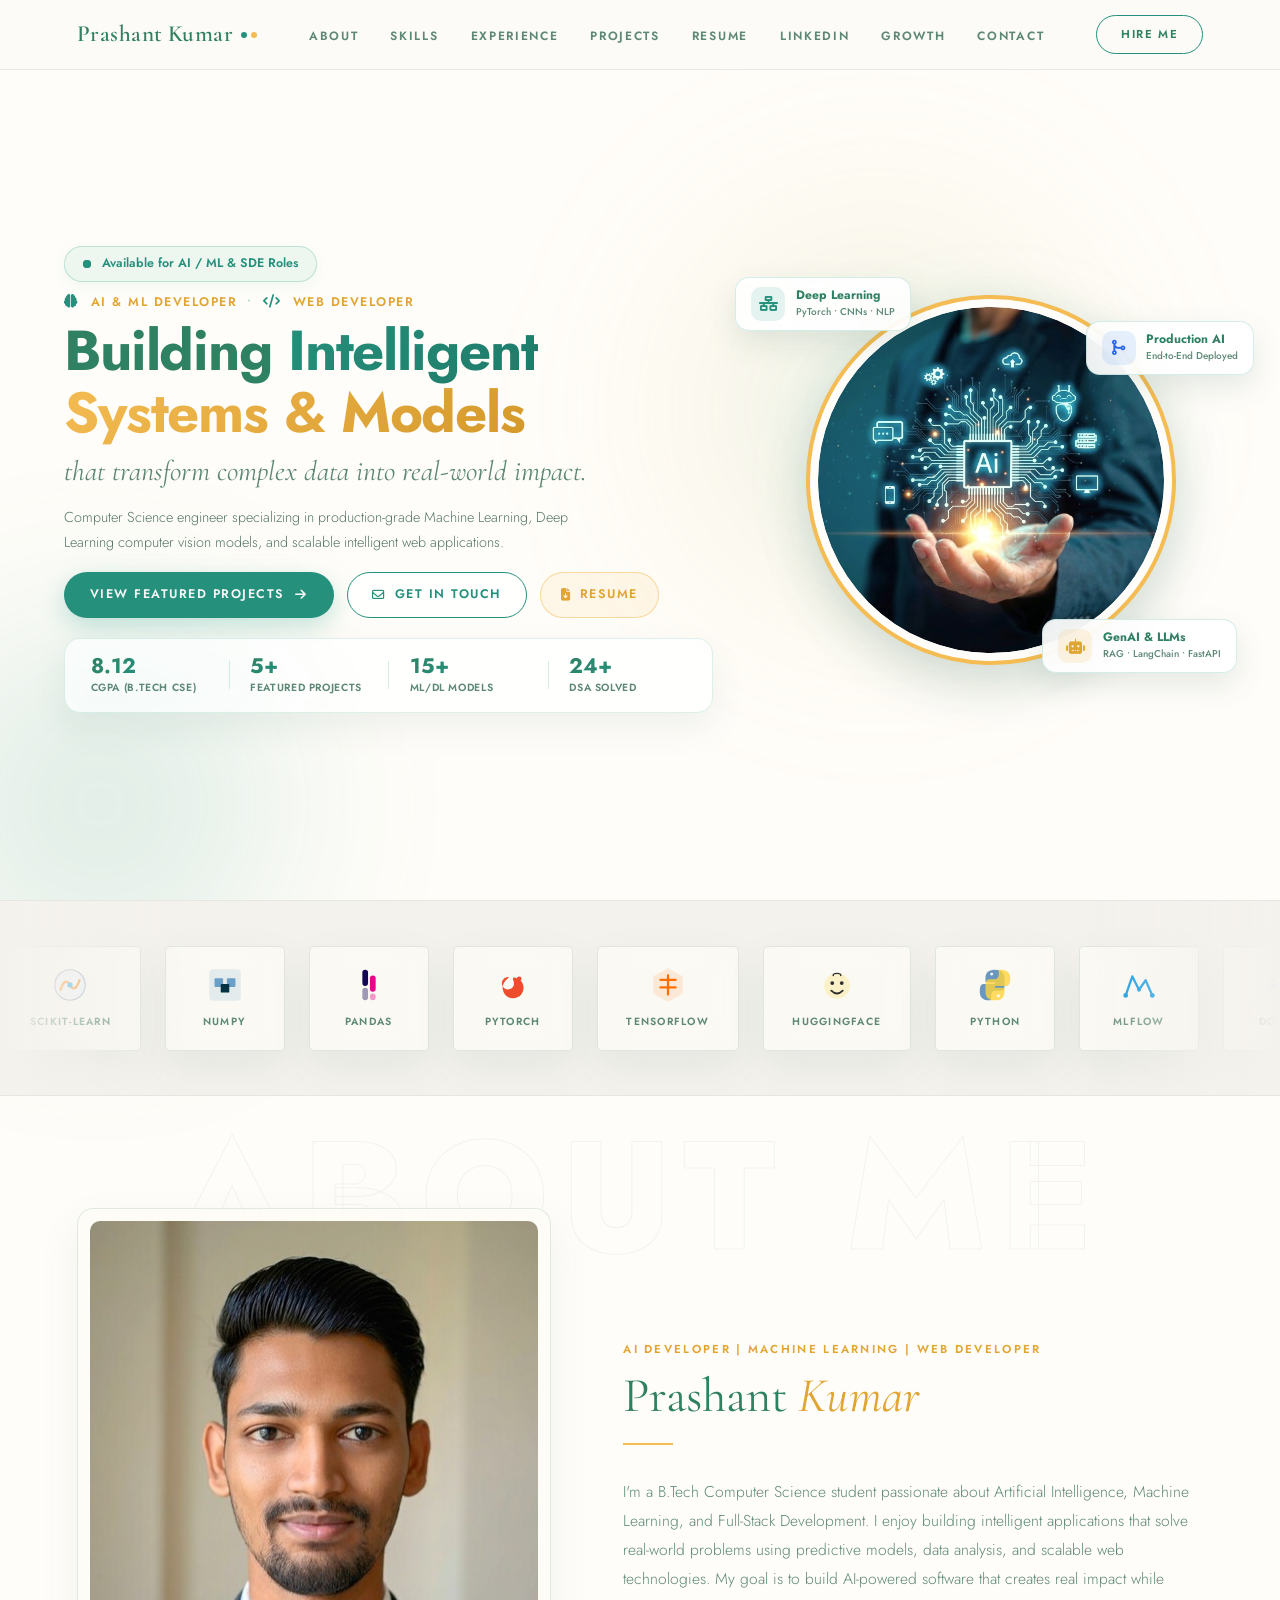
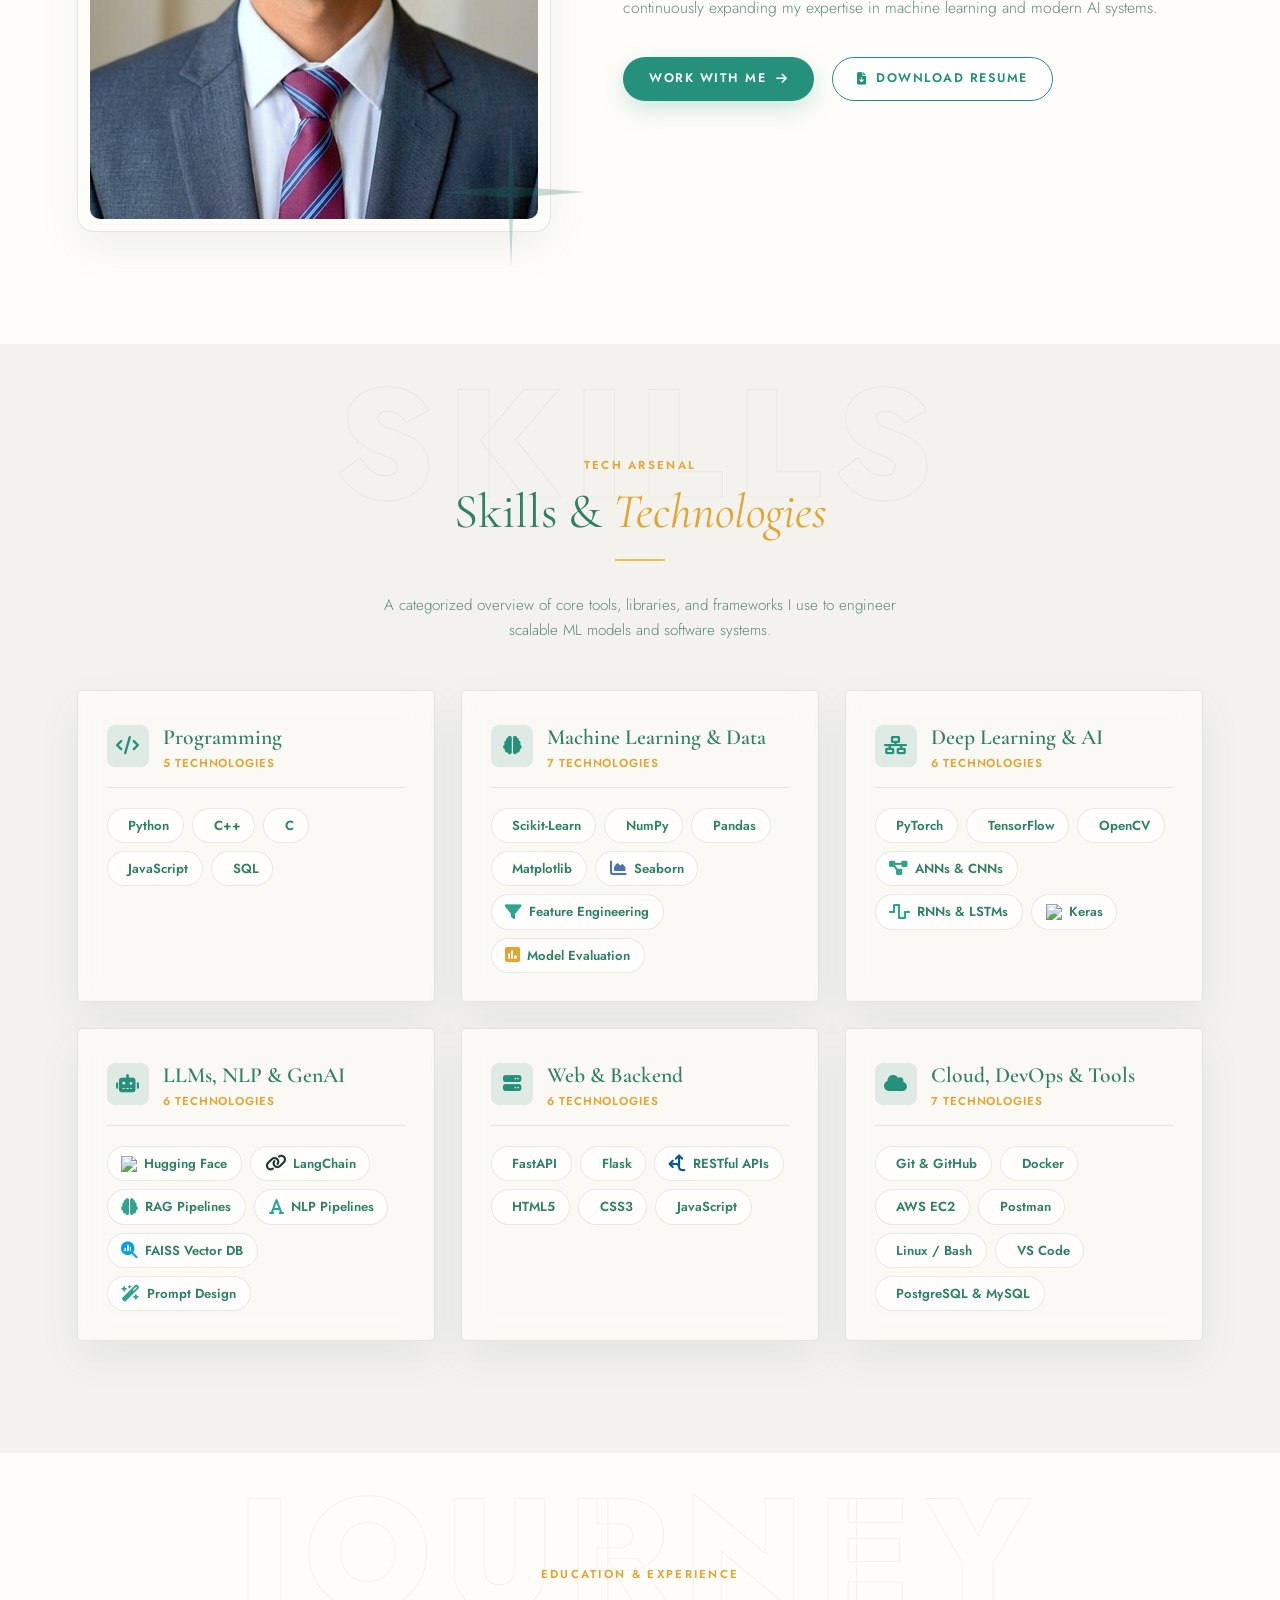
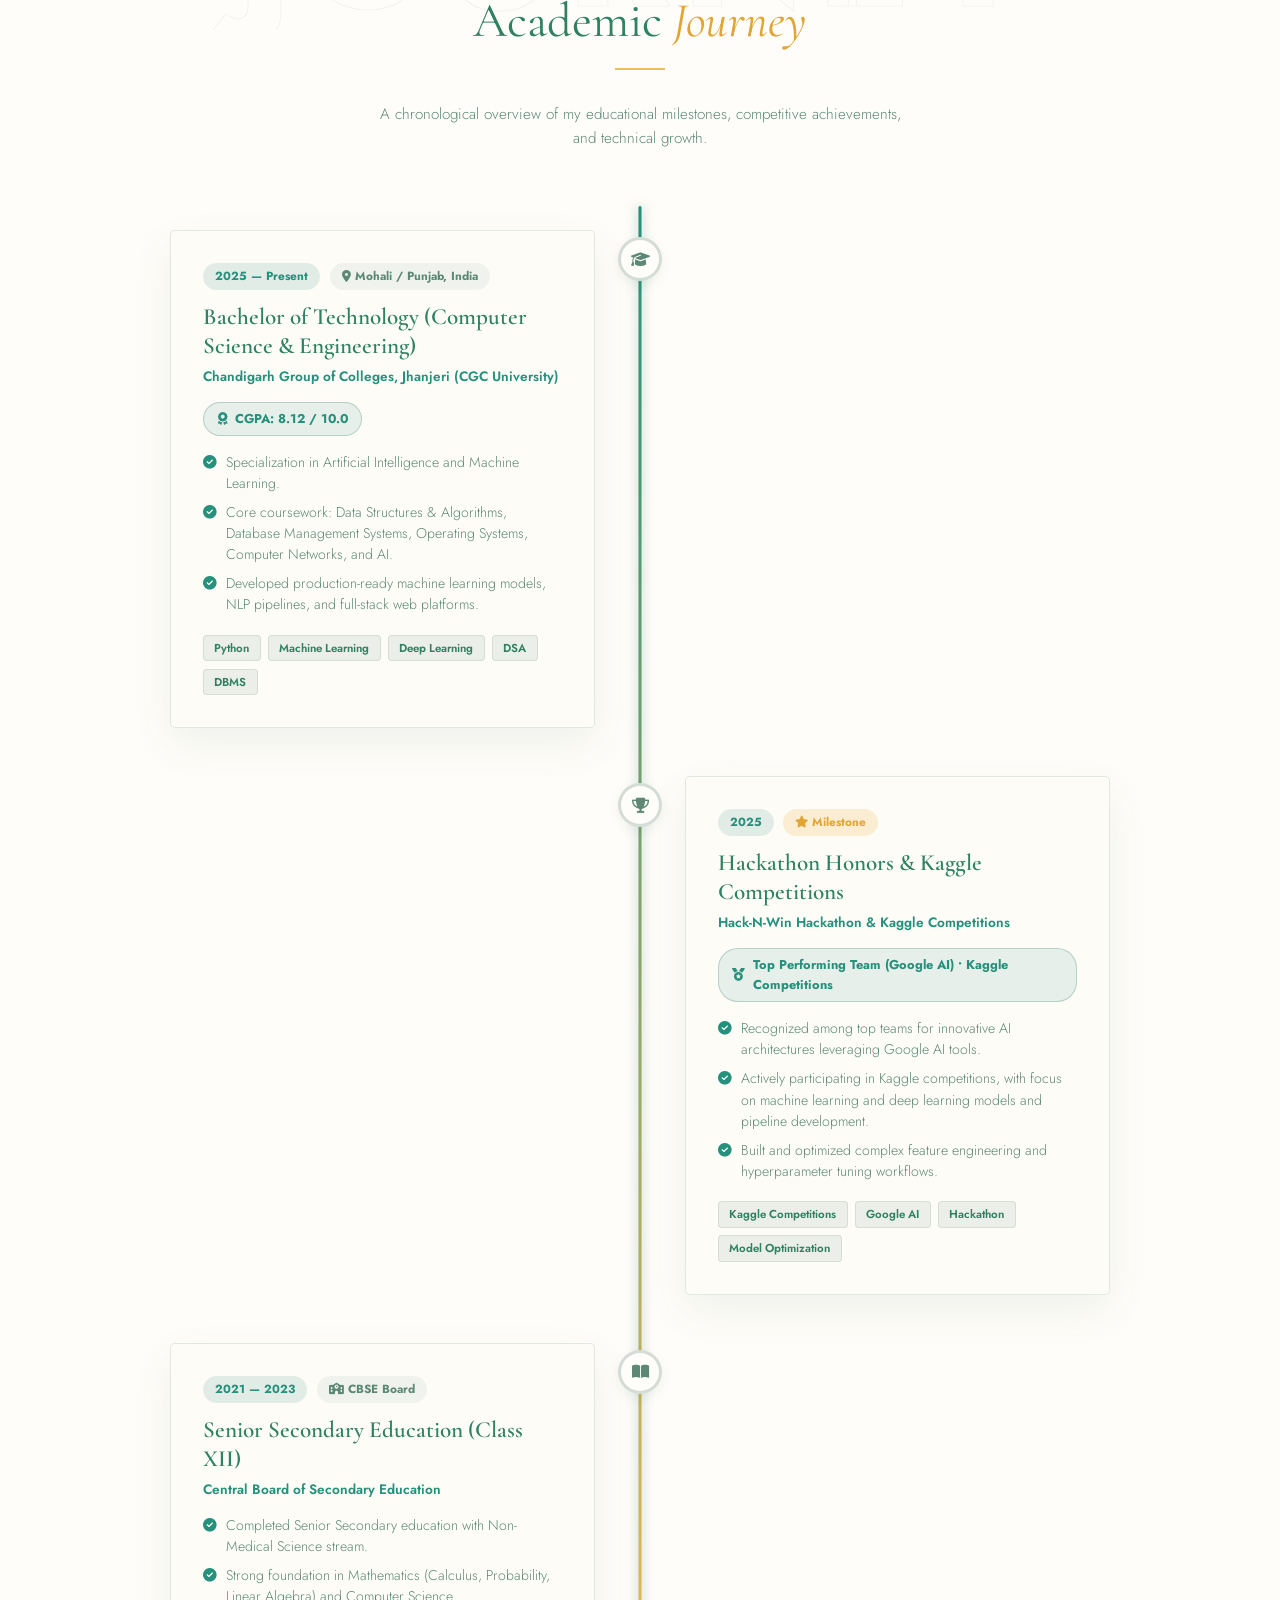
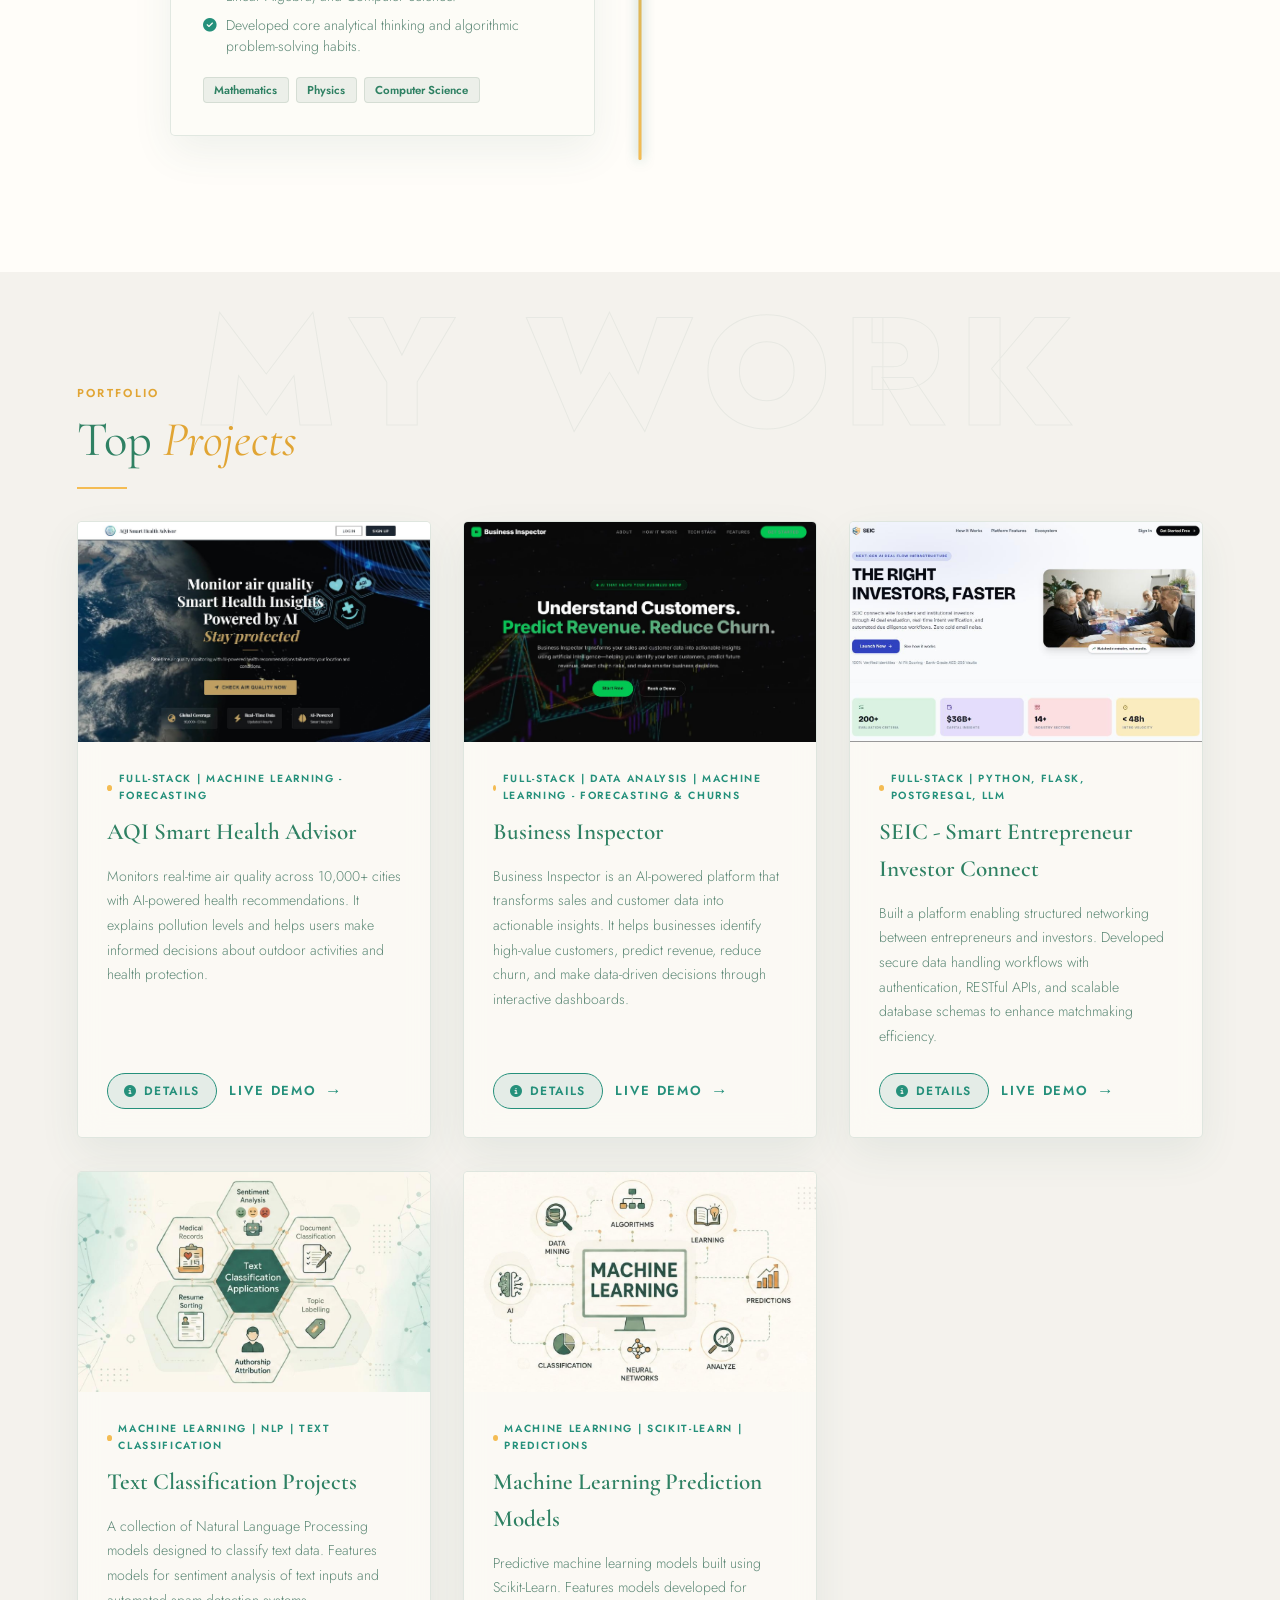
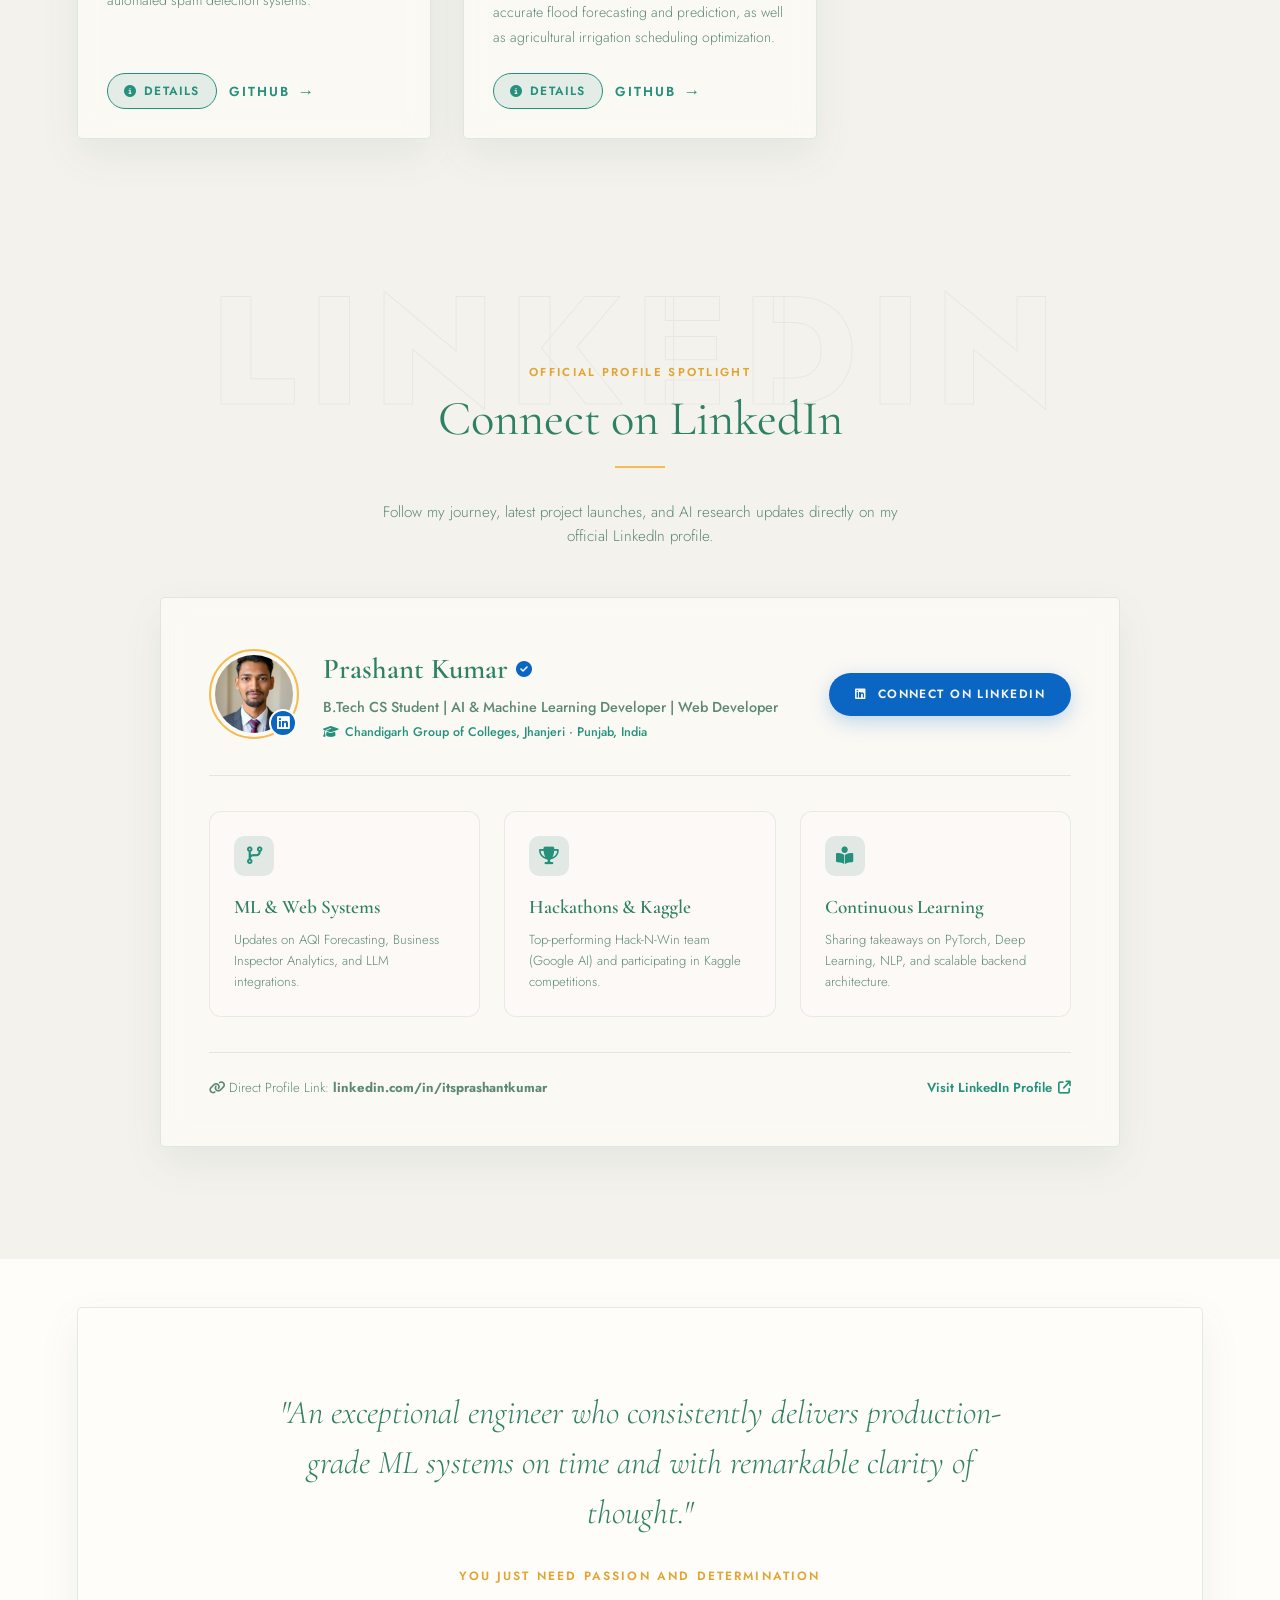
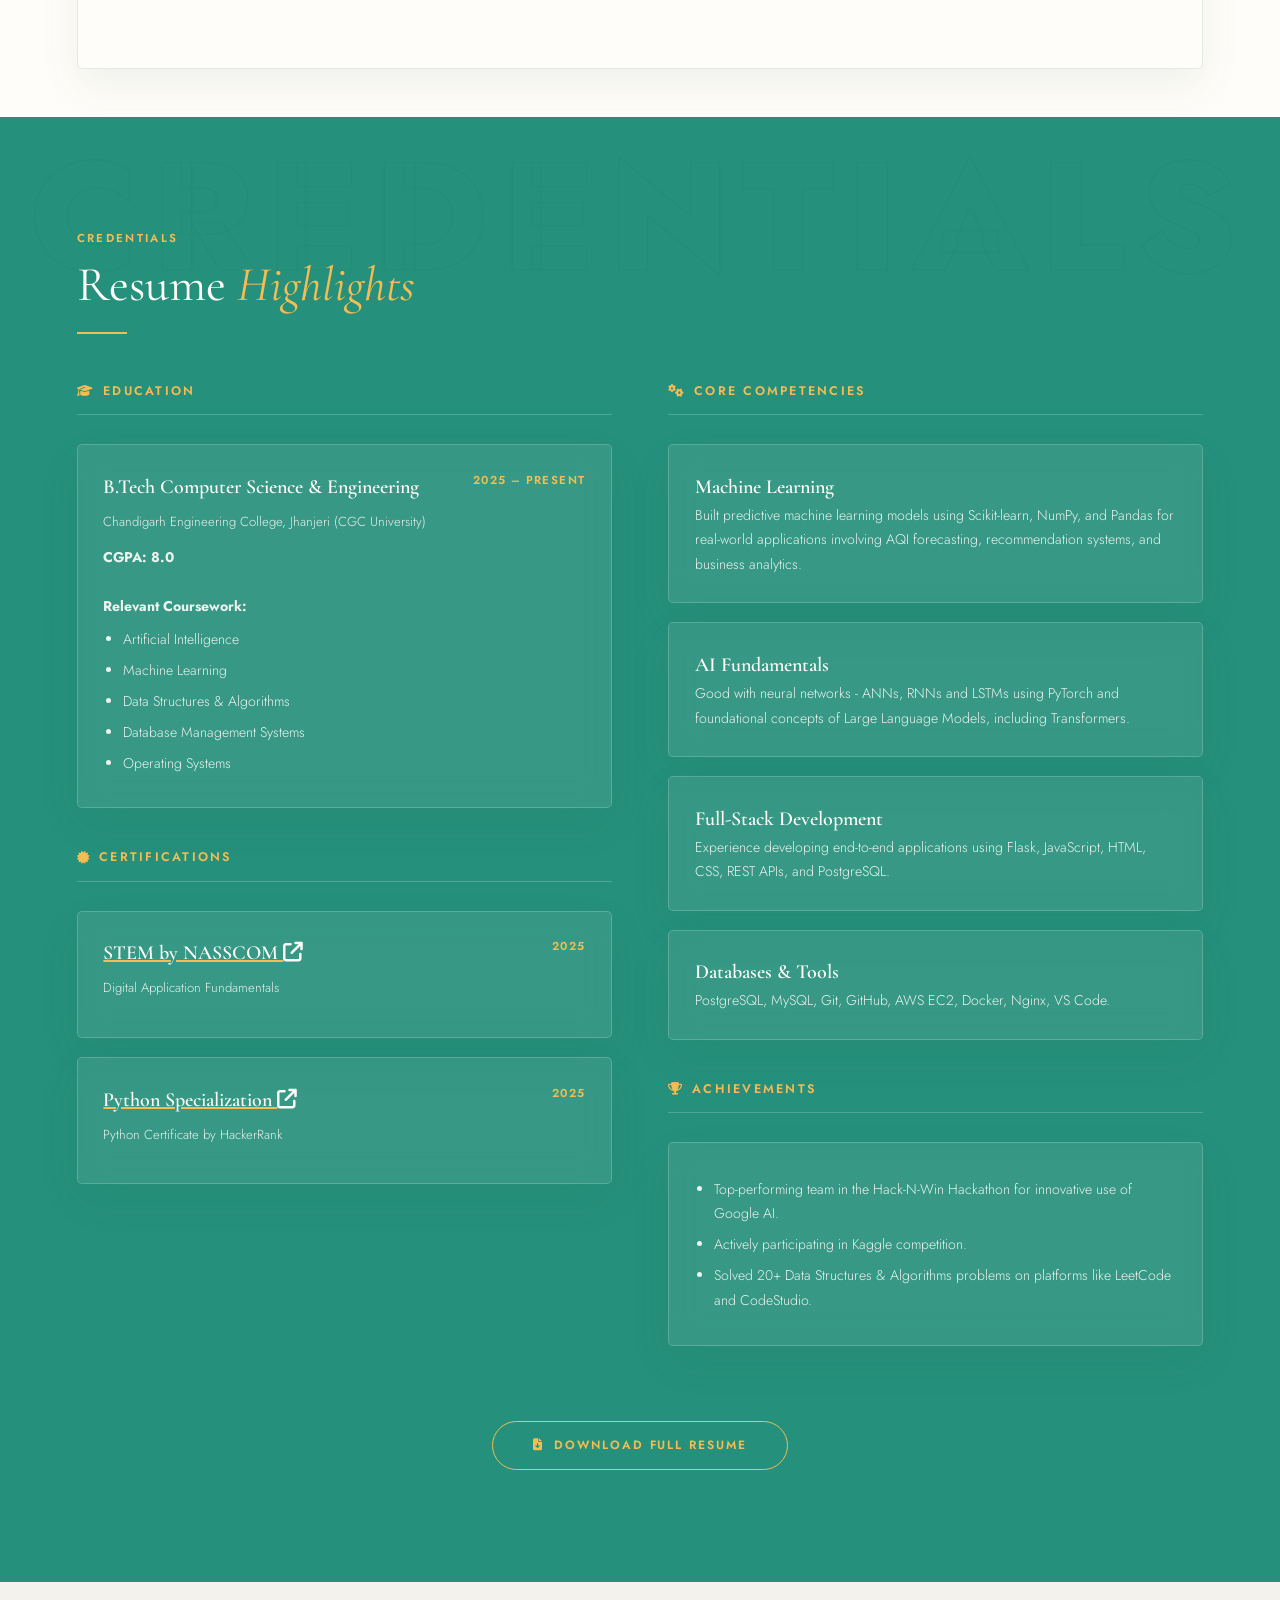
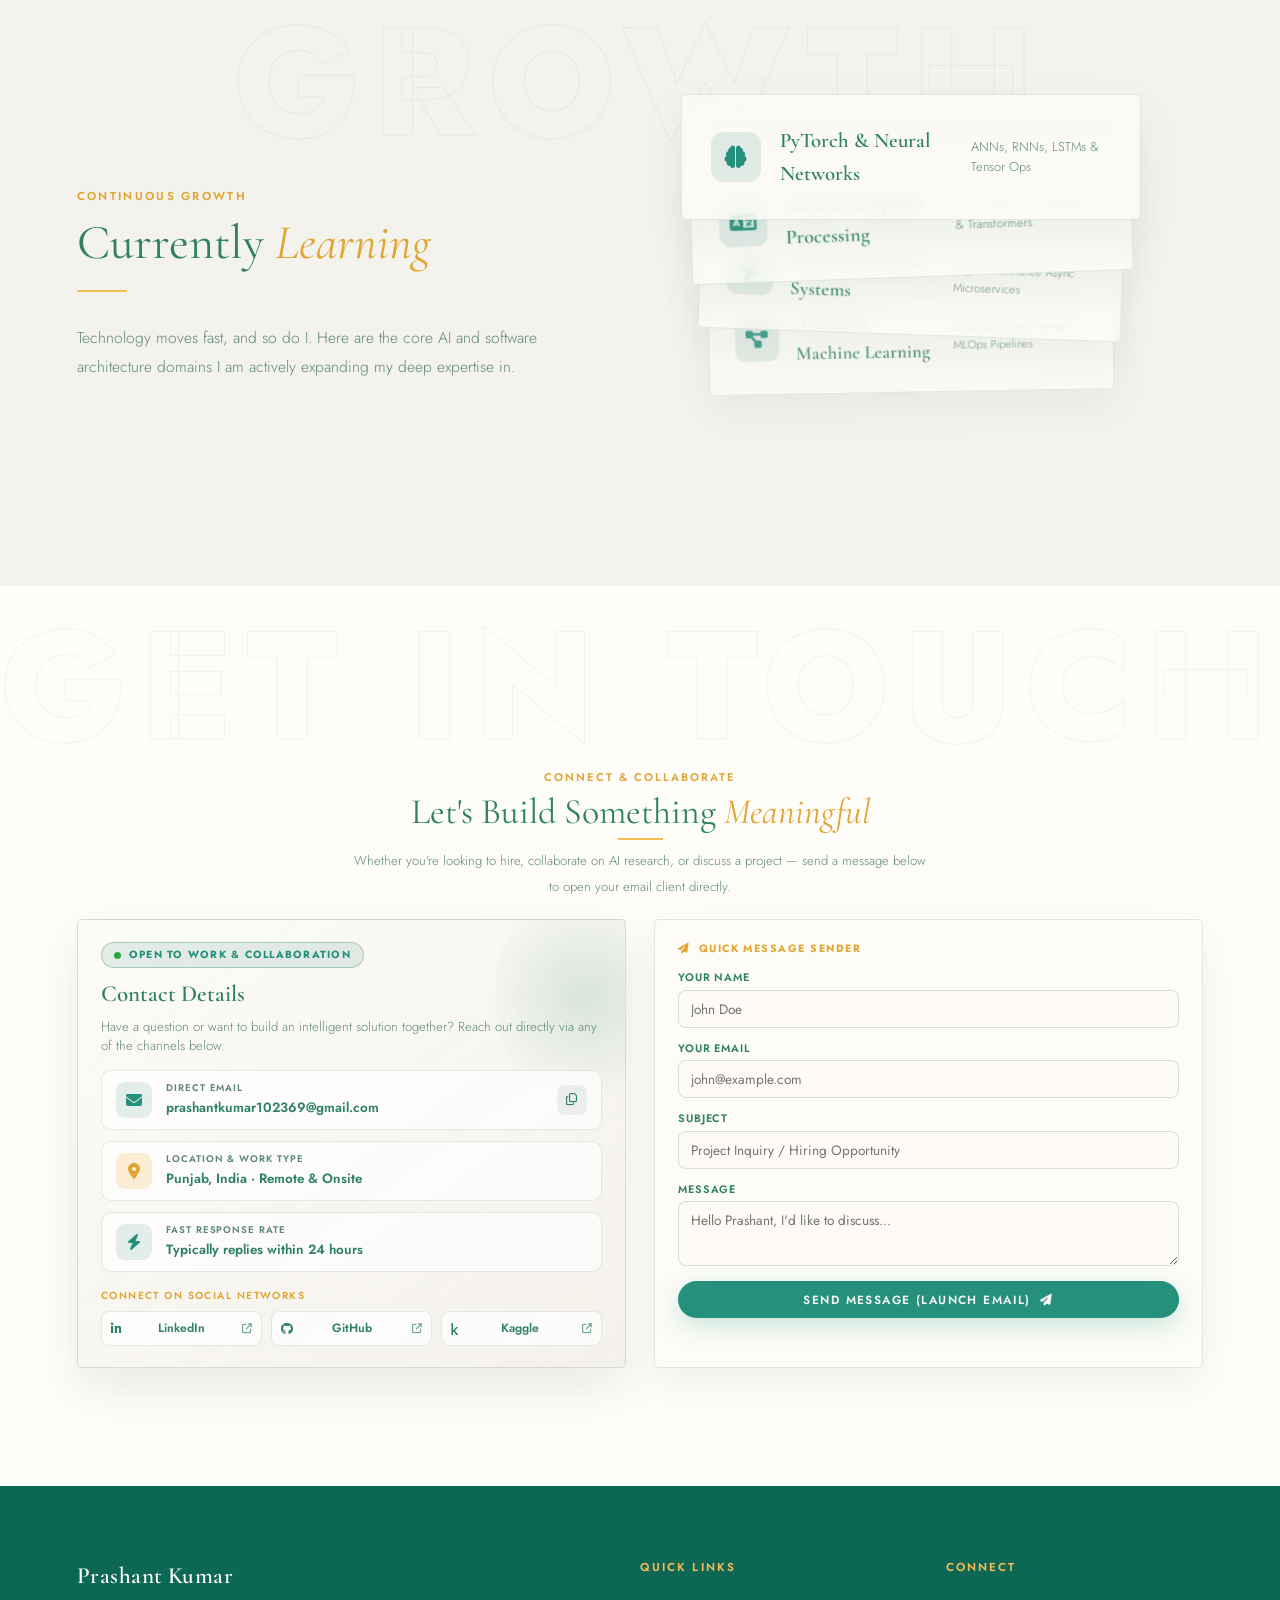
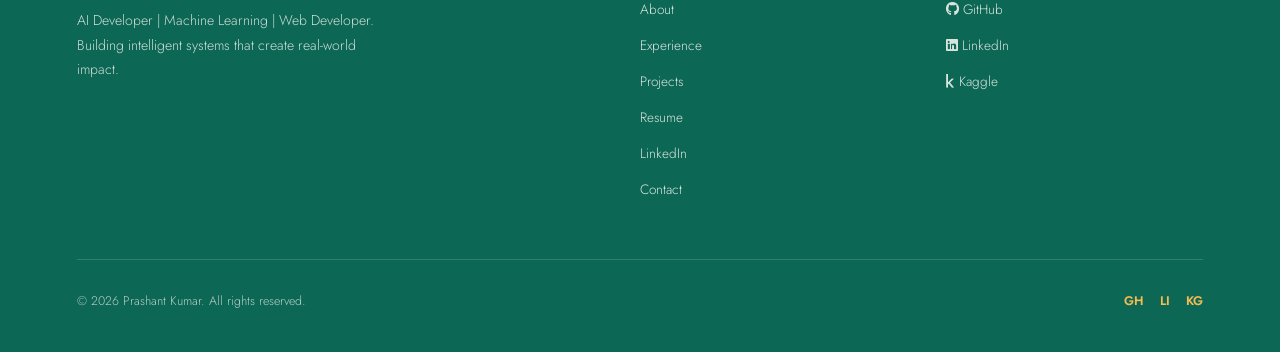
==== commit cea80ca4: "added link for seic" ====
--- a/portfolio.html
+++ b/portfolio.html
@@ -771,8 +771,8 @@
                   <i class="fa-solid fa-circle-info"></i>
                   <span>Details</span>
                 </button>
-                <a href="https://github.com/Prashant-Kumar-Codes" target="_blank" rel="noopener" class="project-link">
-                  <span>GitHub</span>
+                <a href="https://seic.prashantbuilds.in/" target="_blank" rel="noopener" class="project-link">
+                  <span>Live demo</span>
                 </a>
               </div>
             </div>
--- a/portfolio.css
+++ b/portfolio.css
@@ -7,7 +7,7 @@
   --ink:          #2f8163;
   --ink-lt:       #5d8876;
   --white:        #f6f6f6;
-  --accent:       #2fa38c;
+  --accent:       #25907b;
   --accent-hover: #218773;
   --radius:       5px;
   
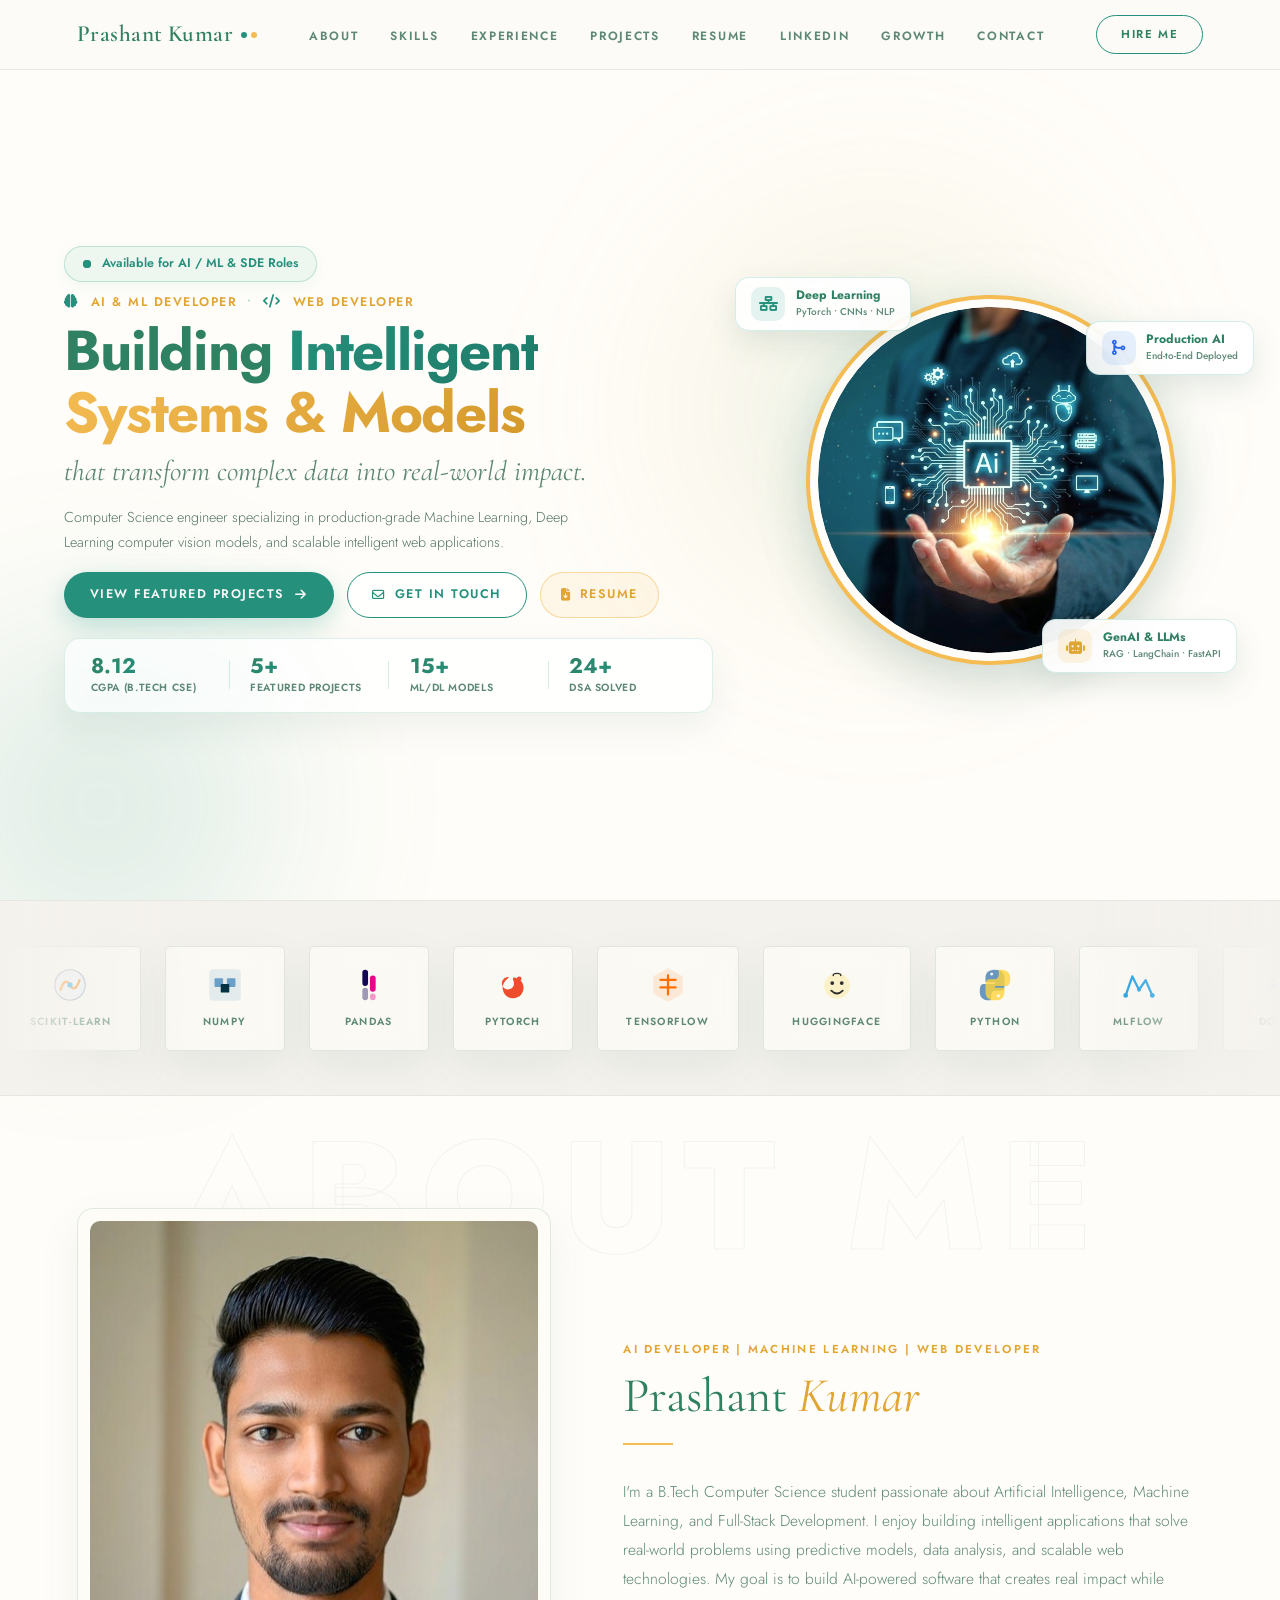
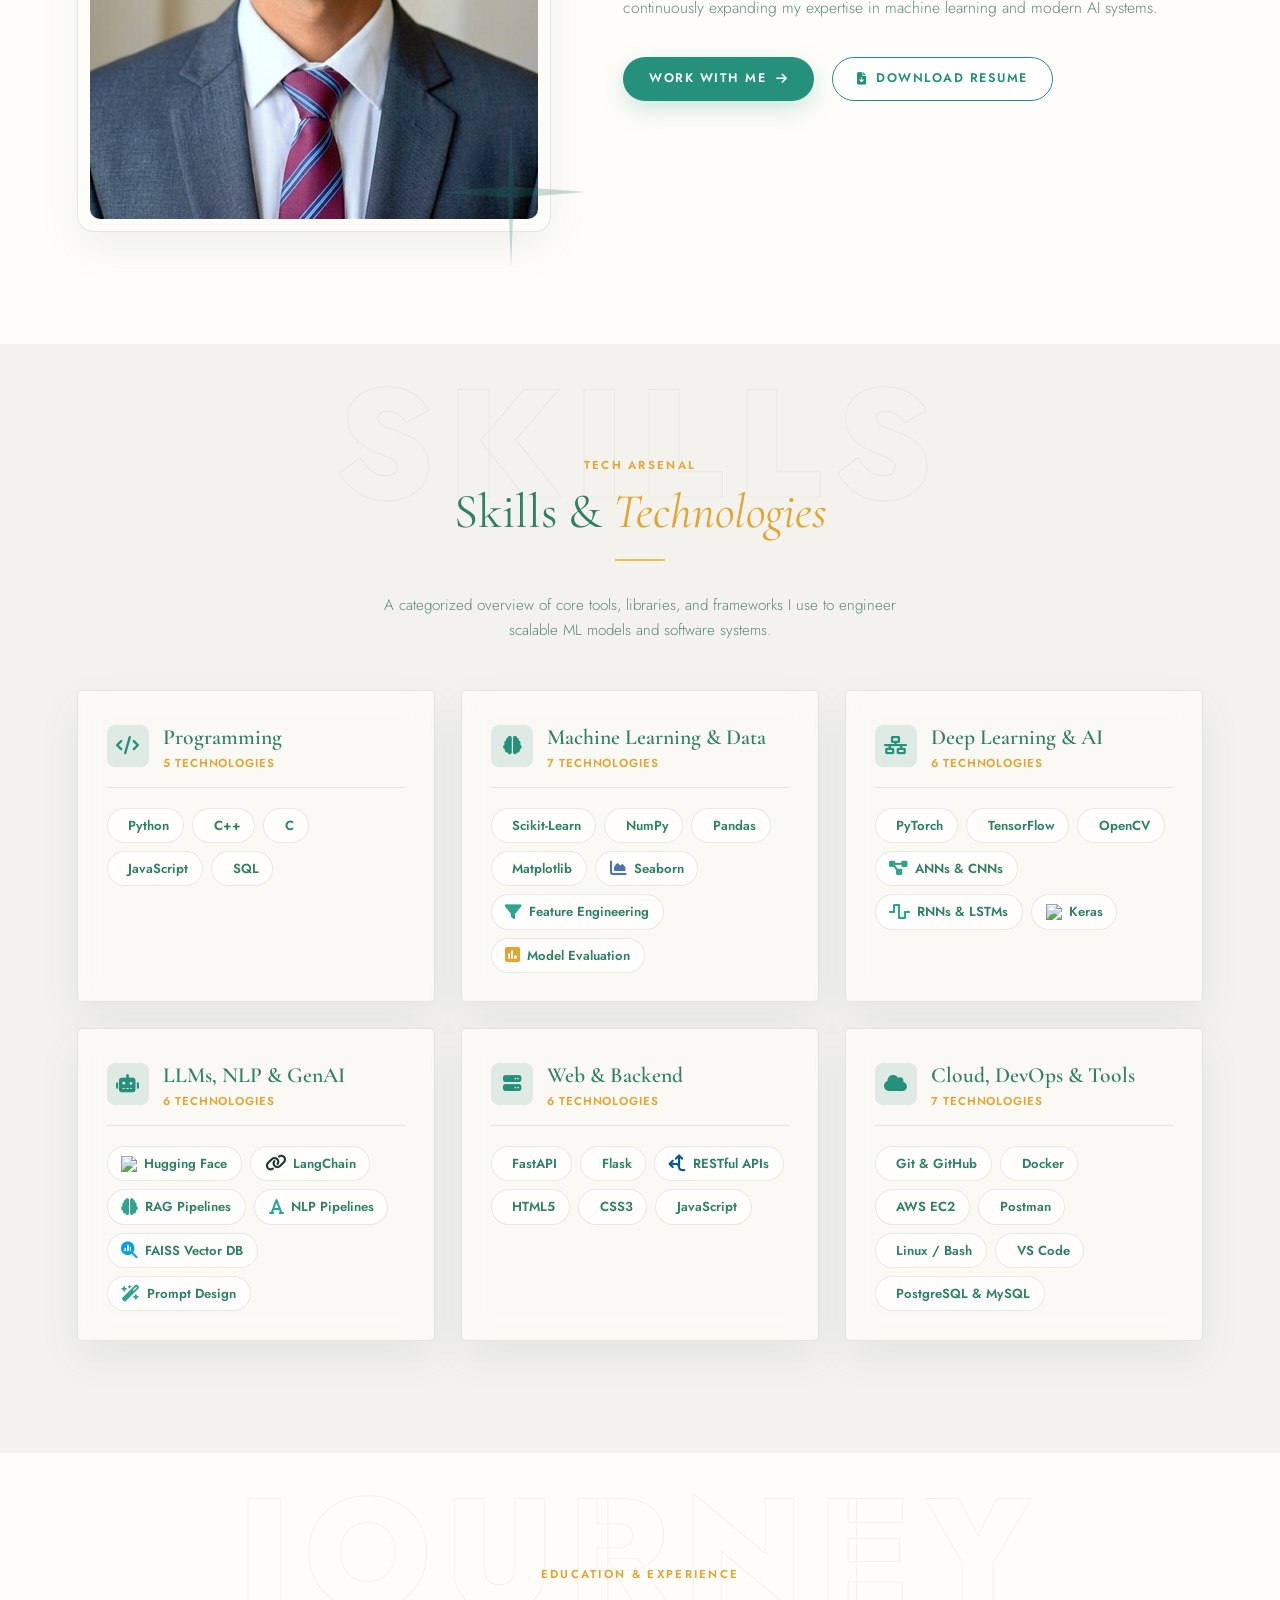
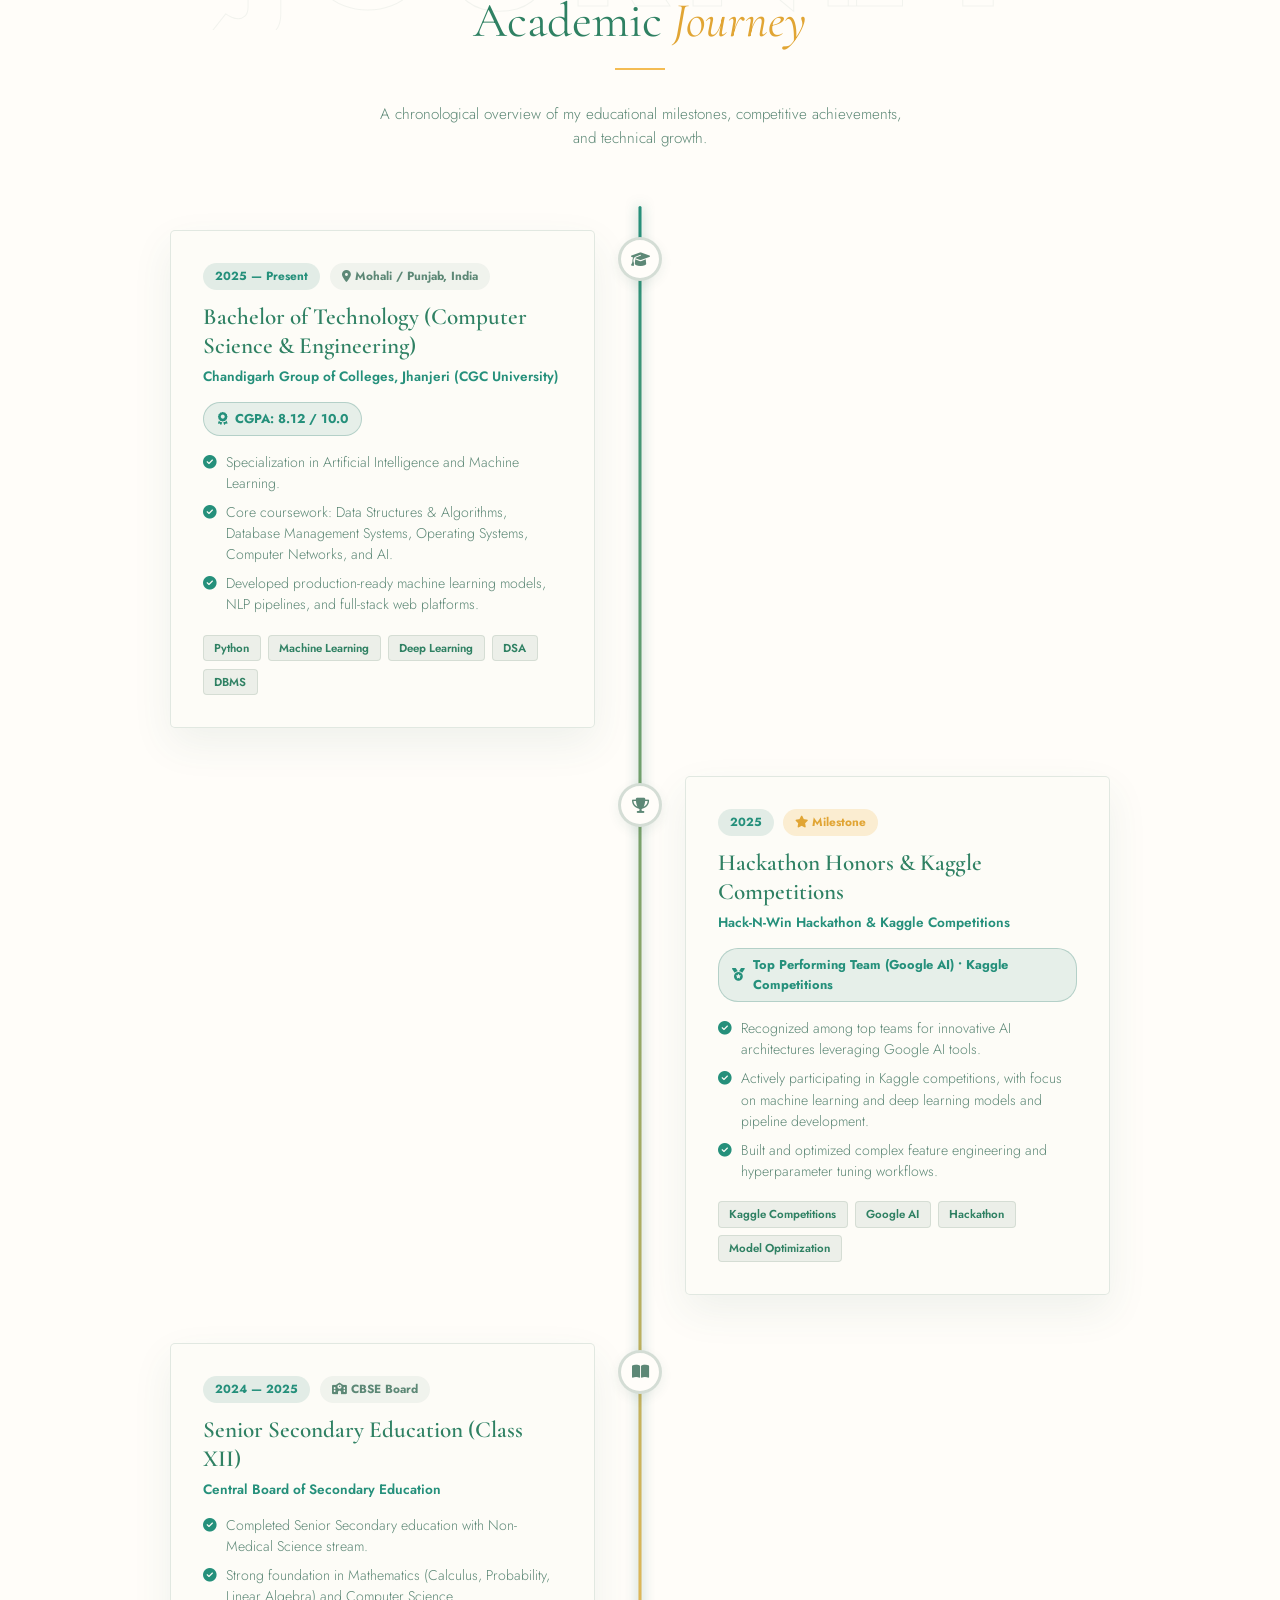
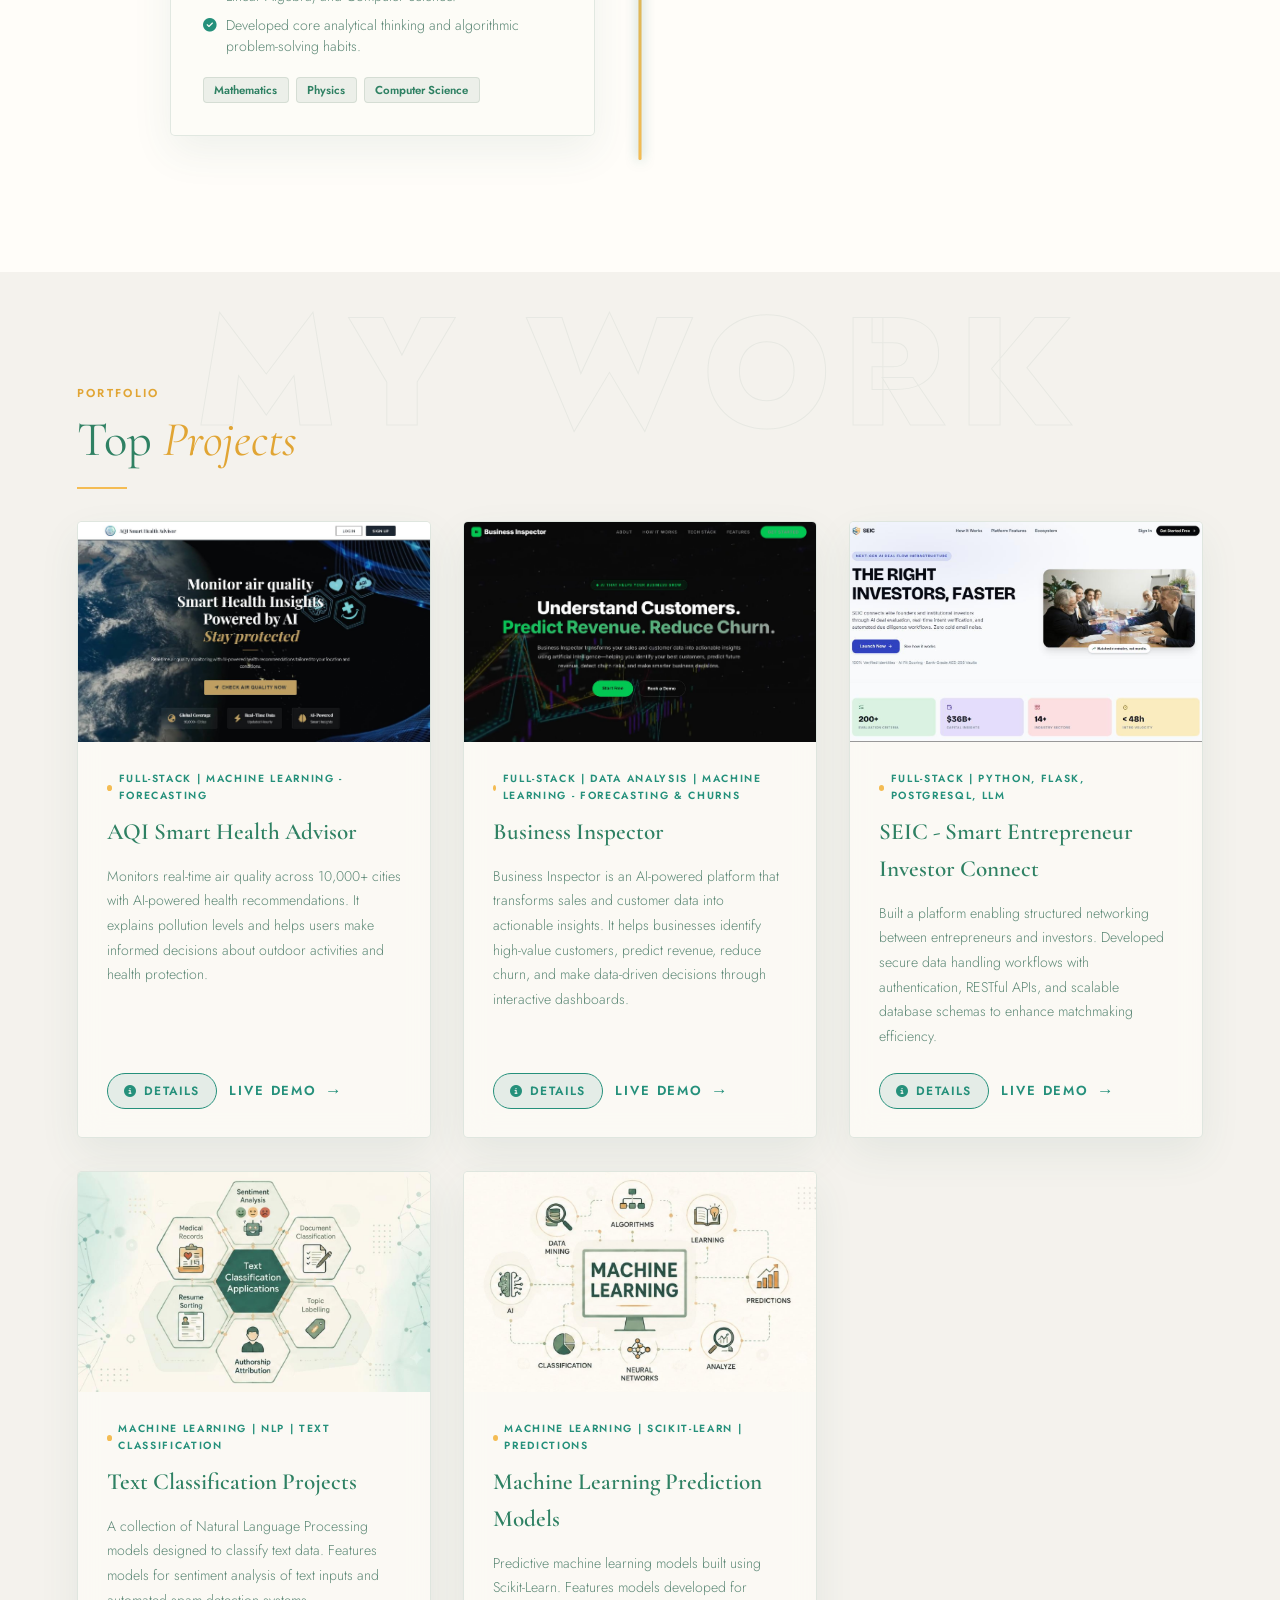
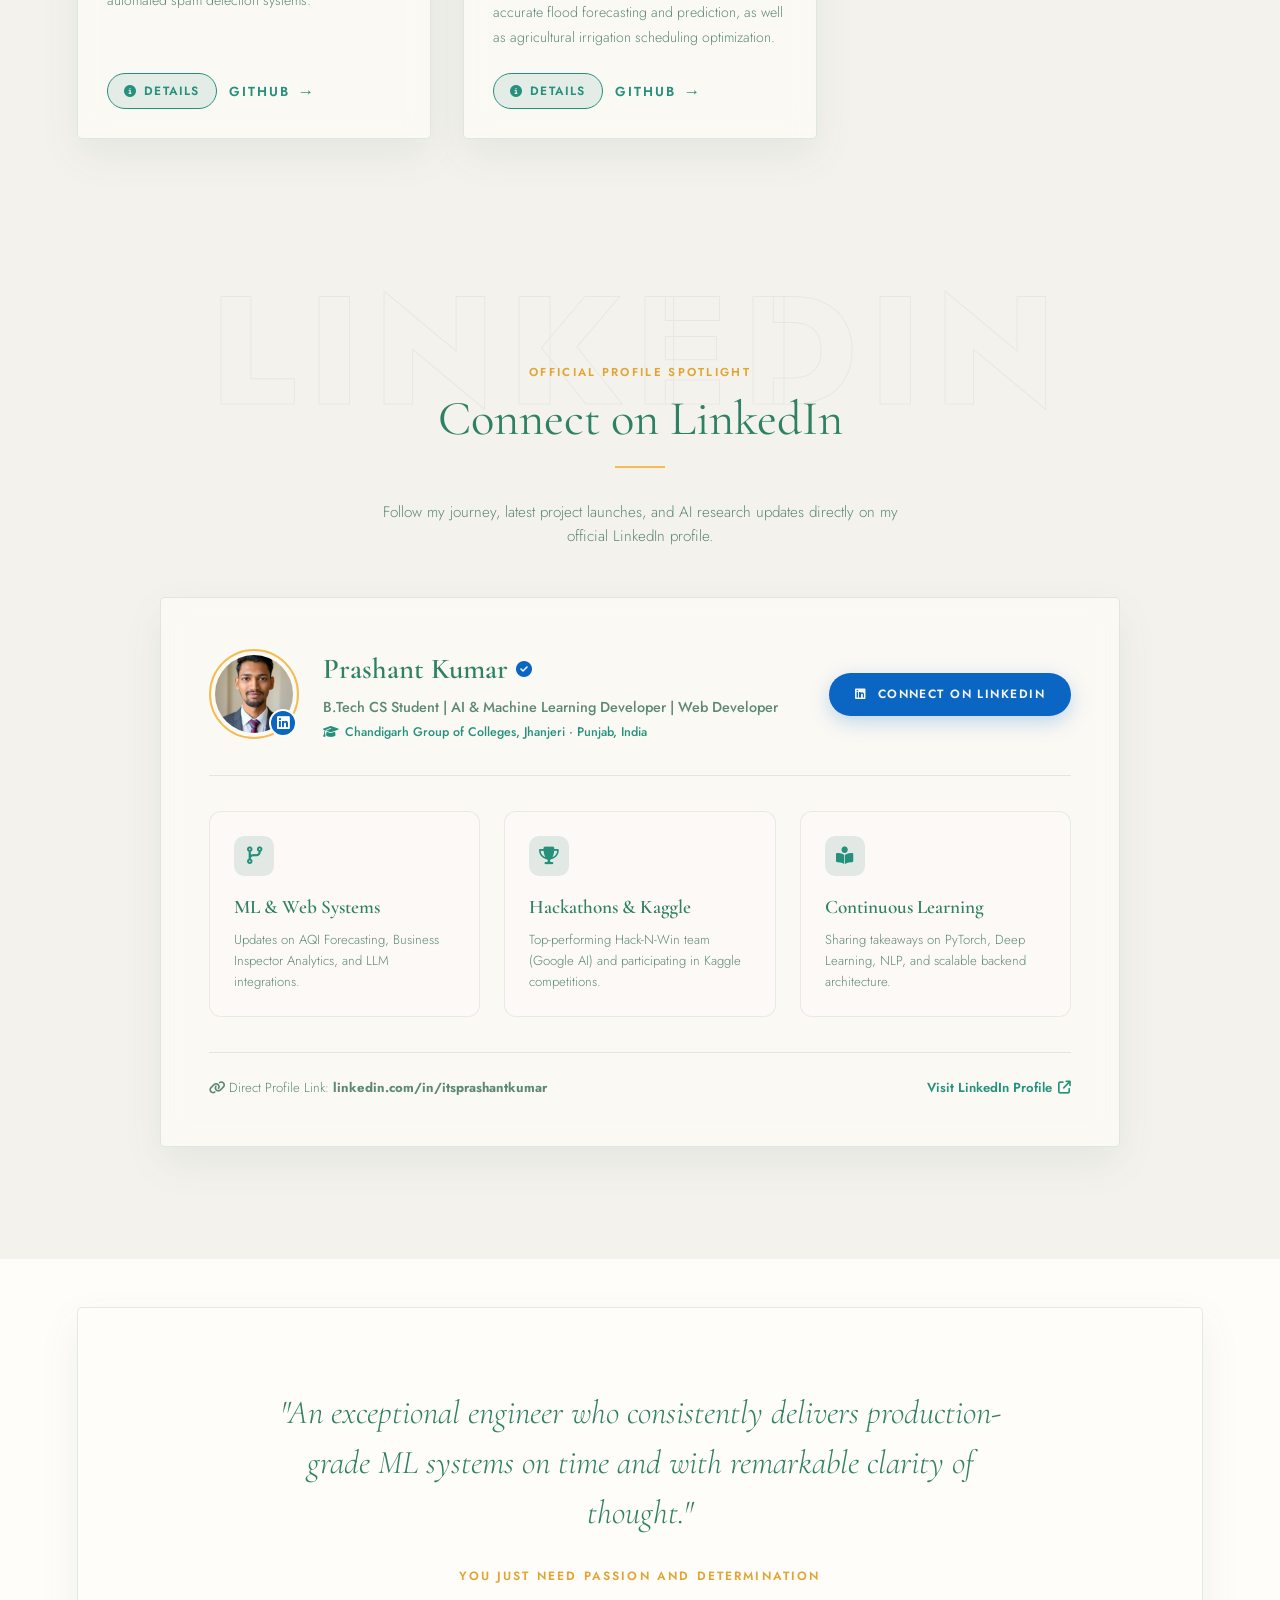
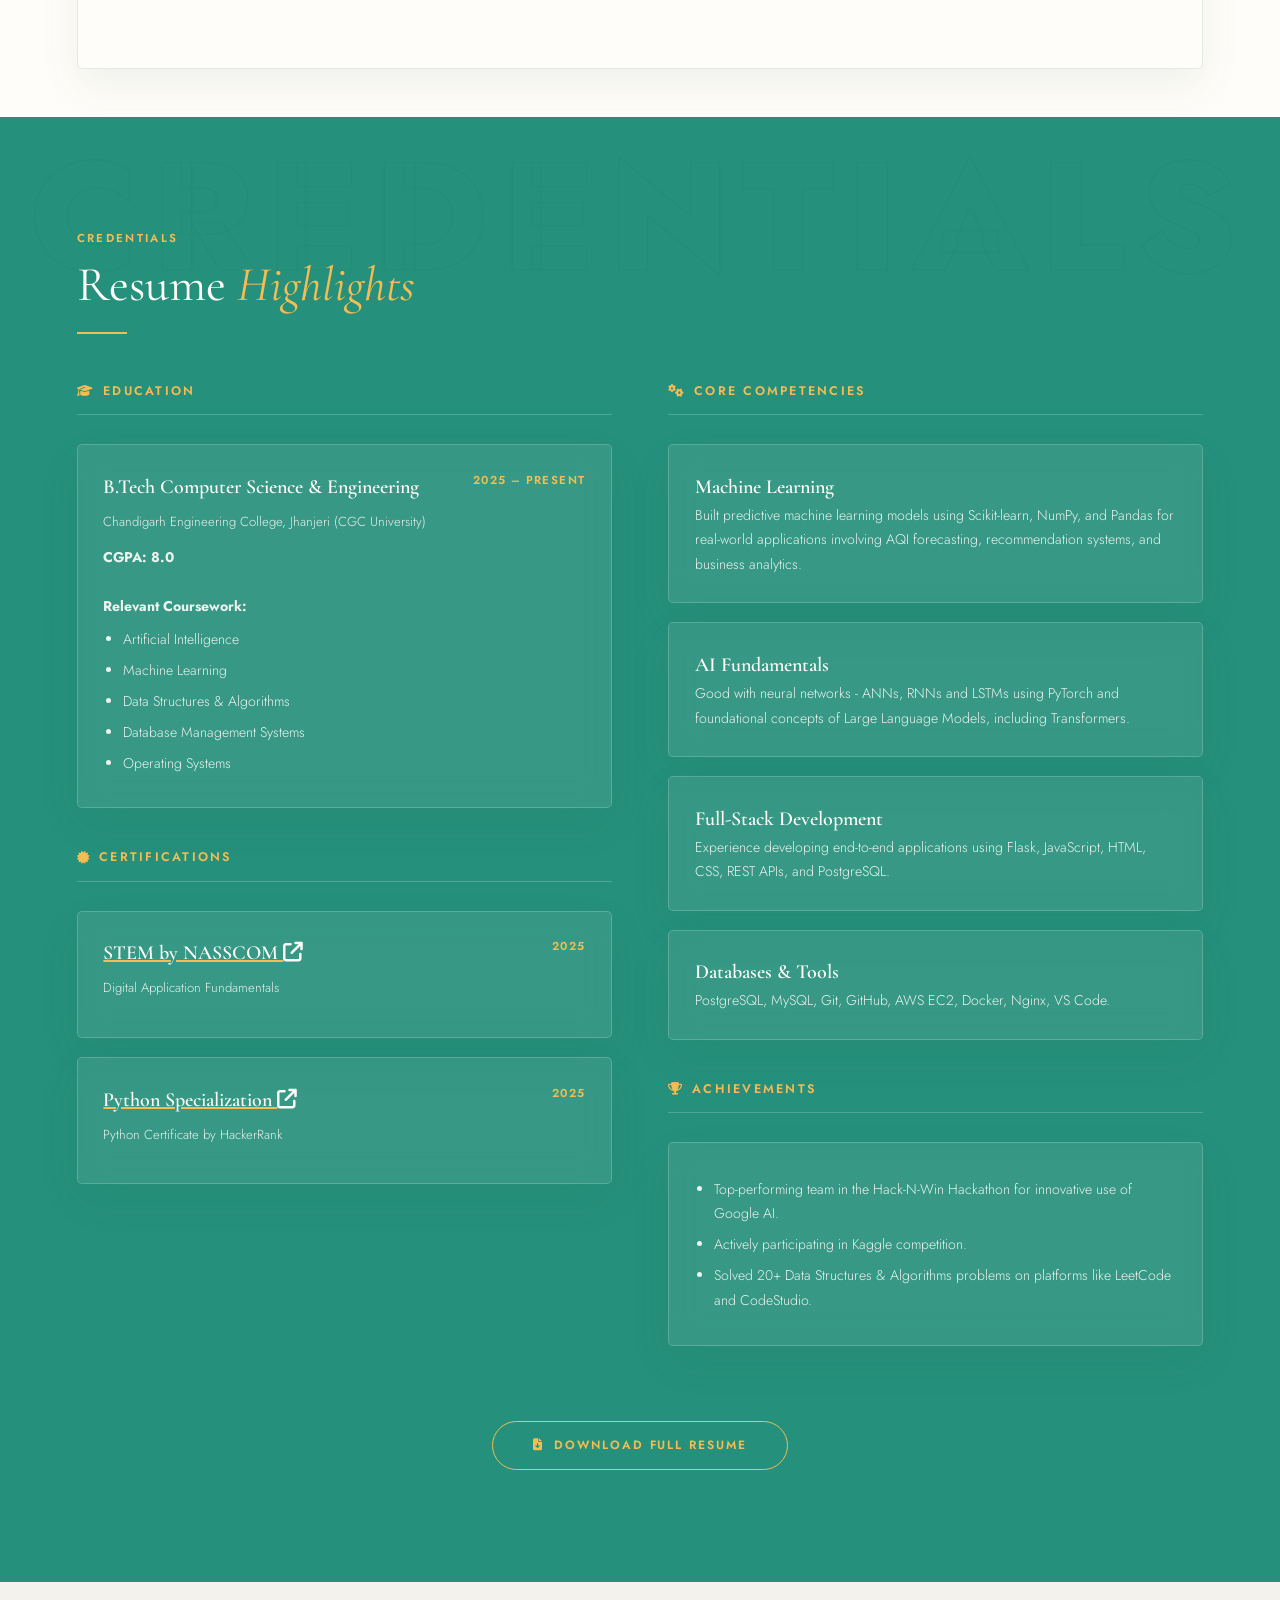
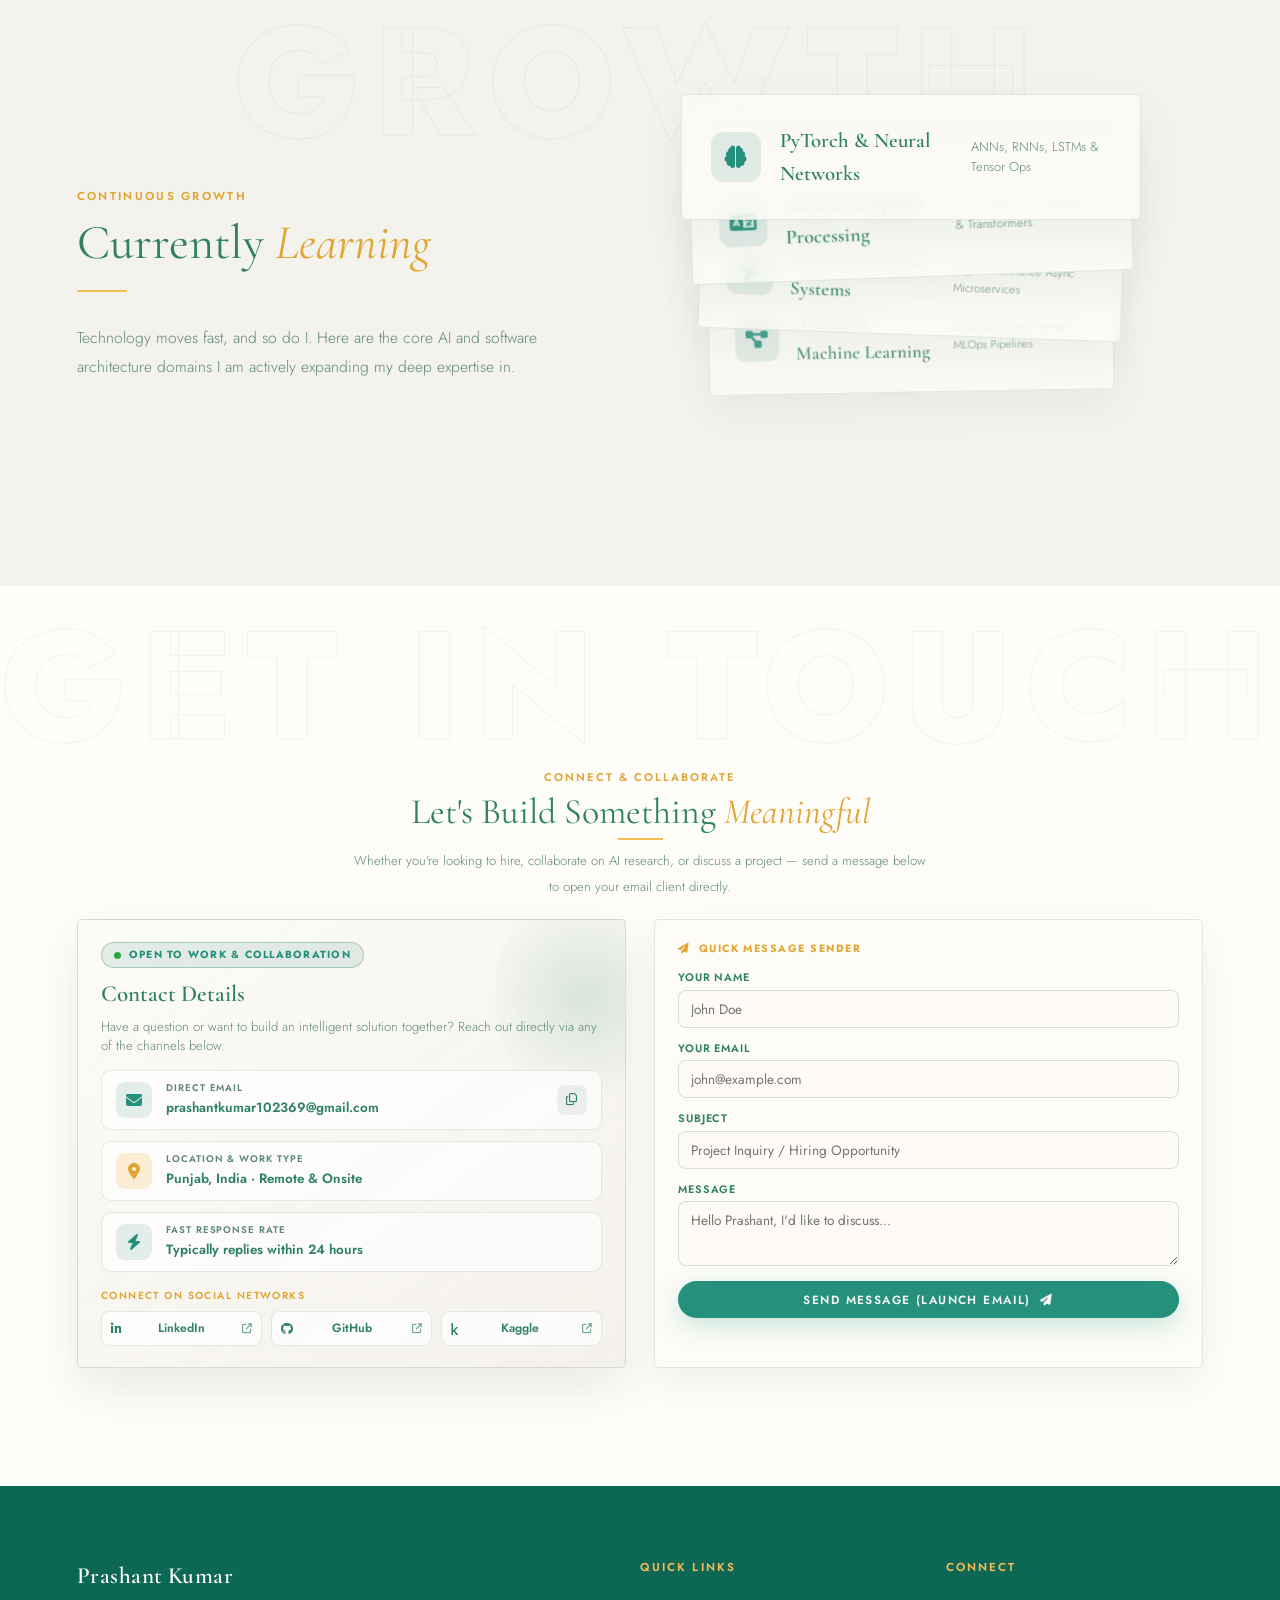
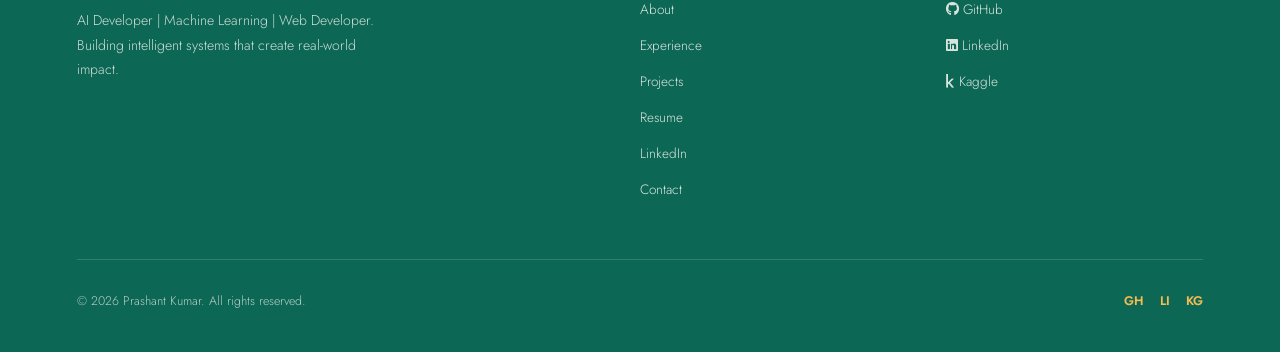
==== commit 3b264e3e: "fixed the detail button working" ====
--- a/portfolio.html
+++ b/portfolio.html
@@ -4,7 +4,52 @@
   <meta charset="UTF-8" />
   <meta name="viewport" content="width=device-width, initial-scale=1.0" />
   <title>Prashant Kumar | AI & ML Developer Portfolio</title>
-  <meta name="description" content="Portfolio of Prashant Kumar - AI Developer, Machine Learning Developer & Web Developer specializing in intelligent systems and scalable solutions." />
+  <meta name="description" content="Prashant Kumar's portfolio — AI & ML Developer and Web Developer from Punjab, India. Specializing in Machine Learning, Deep Learning, NLP, FastAPI, and full-stack intelligent systems." />
+  <meta name="keywords" content="Prashant Kumar, Prashant Kumar portfolio, Prashant Kumar AI developer, Prashant Kumar ML developer, AI developer India, machine learning developer portfolio, deep learning engineer, NLP developer, FastAPI developer, Python developer Punjab" />
+  <meta name="author" content="Prashant Kumar" />
+  <meta name="robots" content="index, follow" />
+  <link rel="canonical" href="https://prashantbuilds.in/" />
+
+  <!-- Open Graph (for Google rich previews & social sharing) -->
+  <meta property="og:type" content="website" />
+  <meta property="og:title" content="Prashant Kumar | AI & ML Developer Portfolio" />
+  <meta property="og:description" content="Prashant Kumar's portfolio — AI & ML Developer specializing in Machine Learning, Deep Learning, NLP, and full-stack intelligent systems." />
+  <meta property="og:url" content="https://prashantbuilds.in/" />
+  <meta property="og:image" content="https://prashantbuilds.in/images/profile_photo.jpg" />
+  <meta property="og:site_name" content="Prashant Kumar Portfolio" />
+
+  <!-- Twitter Card -->
+  <meta name="twitter:card" content="summary_large_image" />
+  <meta name="twitter:title" content="Prashant Kumar | AI & ML Developer Portfolio" />
+  <meta name="twitter:description" content="Prashant Kumar's portfolio — AI & ML Developer specializing in Machine Learning, Deep Learning, NLP, and full-stack intelligent systems." />
+  <meta name="twitter:image" content="https://prashantbuilds.in/images/profile_photo.jpg" />
+
+  <!-- JSON-LD Structured Data (helps Google understand who you are) -->
+  <script type="application/ld+json">
+  {
+    "@context": "https://schema.org",
+    "@type": "Person",
+    "name": "Prashant Kumar",
+    "url": "https://prashantbuilds.in/",
+    "image": "https://prashantbuilds.in/images/profile_photo.jpg",
+    "jobTitle": "AI & ML Developer",
+    "description": "B.Tech Computer Science student specializing in Machine Learning, Deep Learning, NLP, and full-stack web development.",
+    "alumniOf": {
+      "@type": "CollegeOrUniversity",
+      "name": "Chandigarh Group of Colleges, Jhanjeri"
+    },
+    "address": {
+      "@type": "PostalAddress",
+      "addressRegion": "Punjab",
+      "addressCountry": "IN"
+    },
+    "sameAs": [
+      "https://www.linkedin.com/in/itsprashantkumar/",
+      "https://github.com/Prashant-Kumar-Codes",
+      "https://www.kaggle.com/prashantkdev1"
+    ]
+  }
+  </script>
   
   <!-- Google Fonts -->
   <link rel="preconnect" href="https://fonts.googleapis.com">
@@ -675,7 +720,7 @@
               </div>
               <div class="timeline-card glass-card">
                 <div class="card-meta">
-                  <span class="meta-pill year-pill">2021 — 2023</span>
+                  <span class="meta-pill year-pill">2024 — 2025</span>
                   <span class="meta-pill location-pill"><i class="fa-solid fa-school"></i> CBSE Board</span>
                 </div>
                 <h3 class="timeline-title">Senior Secondary Education (Class XII)</h3>
@@ -824,68 +869,6 @@
       </div>
     </section>
 
-    <!-- ── PROJECT DETAILS MODAL POPUP ────────── -->
-    <div class="project-modal-backdrop" id="projectModalBackdrop">
-      <div class="project-modal-dialog glass-card" id="projectModalDialog">
-        <button class="modal-close-btn" id="modalCloseBtn" aria-label="Close Project Modal">
-          <i class="fa-solid fa-xmark"></i>
-        </button>
-
-        <div class="modal-content-grid">
-          <!-- Left Column: Rich Text, Details, Features & Links -->
-          <div class="modal-left-pane">
-            <div class="modal-category-badge" id="modalCategory">Full-Stack | Machine Learning</div>
-            <h2 class="modal-project-title" id="modalTitle">AQI Smart Health Advisor</h2>
-
-            <div class="modal-section-block">
-              <h4 class="modal-subheading">DESCRIPTION</h4>
-              <p class="modal-description-text" id="modalDescription">
-                A production-grade web platform and predictive machine learning engine designed to monitor real-time air pollution levels across global cities, offering proactive health alerts and forecasting trends.
-              </p>
-            </div>
-
-            <div class="modal-section-block">
-              <h4 class="modal-subheading">KEY FEATURES</h4>
-              <ul class="modal-features-list" id="modalFeatures">
-                <!-- Injected via JavaScript -->
-              </ul>
-            </div>
-
-            <div class="modal-section-block">
-              <h4 class="modal-subheading">TECHNOLOGIES &amp; ARCHITECTURE</h4>
-              <div class="modal-tech-pills" id="modalTechTags">
-                <!-- Injected via JavaScript -->
-              </div>
-            </div>
-
-            <div class="modal-actions-row" id="modalActions">
-              <!-- Injected via JavaScript -->
-            </div>
-          </div>
-
-          <!-- Right Column: Visual Preview & Specs -->
-          <div class="modal-right-pane">
-            <div class="modal-img-frame">
-              <img id="modalImage" src="images/aqi_project.jpg" alt="Project Preview" />
-            </div>
-            <div class="modal-specs-box glass-card">
-              <div class="spec-row">
-                <span class="spec-label"><i class="fa-solid fa-user-gear"></i> Role:</span>
-                <span class="spec-value" id="modalRole">Lead Developer &amp; ML Engineer</span>
-              </div>
-              <div class="spec-row">
-                <span class="spec-label"><i class="fa-solid fa-circle-check"></i> Status:</span>
-                <span class="spec-value" id="modalStatus">Deployed &amp; Live</span>
-              </div>
-              <div class="spec-row">
-                <span class="spec-label"><i class="fa-solid fa-chart-line"></i> Domain:</span>
-                <span class="spec-value" id="modalDomain">Environmental AI &amp; Analytics</span>
-              </div>
-            </div>
-          </div>
-        </div>
-      </div>
-    </div>
 
     <!-- ────────────────── AUTHENTIC LINKEDIN SPOTLIGHT HUB ────────────────── -->
     <section class="section linkedin-section" id="linkedin">
@@ -1219,6 +1202,61 @@
 
   </main>
 
+  <!-- ── PROJECT DETAILS MODAL POPUP ────────── -->
+  <div class="project-modal-backdrop" id="projectModalBackdrop">
+      <div class="project-modal-dialog glass-card" id="projectModalDialog">
+        <button class="modal-close-btn" id="modalCloseBtn" aria-label="Close Project Modal">
+          <i class="fa-solid fa-xmark"></i>
+        </button>
+
+        <div class="modal-content-grid">
+          <!-- Left Column: Rich Text, Details, Features & Links -->
+          <div class="modal-left-pane">
+            <div class="modal-category-badge" id="modalCategory">Full-Stack | Machine Learning</div>
+            <h2 class="modal-project-title" id="modalTitle">AQI Smart Health Advisor</h2>
+
+            <div class="modal-section-block">
+              <h4 class="modal-subheading">DESCRIPTION</h4>
+              <p class="modal-description-text" id="modalDescription"></p>
+            </div>
+
+            <div class="modal-section-block">
+              <h4 class="modal-subheading">KEY FEATURES</h4>
+              <ul class="modal-features-list" id="modalFeatures"></ul>
+            </div>
+
+            <div class="modal-section-block">
+              <h4 class="modal-subheading">TECHNOLOGIES &amp; ARCHITECTURE</h4>
+              <div class="modal-tech-pills" id="modalTechTags"></div>
+            </div>
+
+            <div class="modal-actions-row" id="modalActions"></div>
+          </div>
+
+          <!-- Right Column: Visual Preview & Specs -->
+          <div class="modal-right-pane">
+            <div class="modal-img-frame">
+              <img id="modalImage" src="images/aqi_project.jpg" alt="Project Preview" />
+            </div>
+            <div class="modal-specs-box glass-card">
+              <div class="spec-row">
+                <span class="spec-label"><i class="fa-solid fa-user-gear"></i> Role:</span>
+                <span class="spec-value" id="modalRole">Lead Developer &amp; ML Engineer</span>
+              </div>
+              <div class="spec-row">
+                <span class="spec-label"><i class="fa-solid fa-circle-check"></i> Status:</span>
+                <span class="spec-value" id="modalStatus">Deployed &amp; Live</span>
+              </div>
+              <div class="spec-row">
+                <span class="spec-label"><i class="fa-solid fa-chart-line"></i> Domain:</span>
+                <span class="spec-value" id="modalDomain">Environmental AI &amp; Analytics</span>
+              </div>
+            </div>
+          </div>
+        </div>
+      </div>
+  </div>
+
   <!-- ── FOOTER ─────────────────────────────── -->
   <footer>
     <div class="footer-inner">
--- a/portfolio.css
+++ b/portfolio.css
@@ -1803,7 +1803,59 @@
   font-weight: 700;
   color: var(--ink);
 }
-  gap: 1.5rem;
+
+/* Modal Responsive */
+@media (max-width: 750px) {
+  .project-modal-backdrop {
+    padding: 0;
+    align-items: flex-end;
+  }
+  .project-modal-dialog {
+    max-height: 92vh;
+    border-radius: 14px 14px 0 0;
+  }
+  .modal-content-grid {
+    grid-template-columns: 1fr;
+    gap: 1.4rem;
+    padding: 1.5rem 1.2rem 2rem;
+  }
+  .modal-right-pane {
+    order: -1;
+  }
+  .modal-img-frame {
+    height: 180px;
+    margin-bottom: 0.8rem;
+  }
+  .modal-project-title {
+    font-size: 1.45rem;
+  }
+  .modal-actions-row {
+    flex-wrap: wrap;
+  }
+  .modal-actions-row .btn-primary,
+  .modal-actions-row .btn-secondary {
+    flex: 1;
+    justify-content: center;
+    min-width: 120px;
+  }
+}
+
+@media (max-width: 480px) {
+  .modal-content-grid {
+    padding: 1.2rem 1rem 1.8rem;
+  }
+  .modal-project-title {
+    font-size: 1.25rem;
+  }
+  .modal-img-frame {
+    height: 150px;
+  }
+  .modal-specs-box {
+    padding: 0.9rem;
+  }
+  .spec-row {
+    font-size: 0.78rem;
+  }
 }
 
 @media (max-width: 1000px) {
